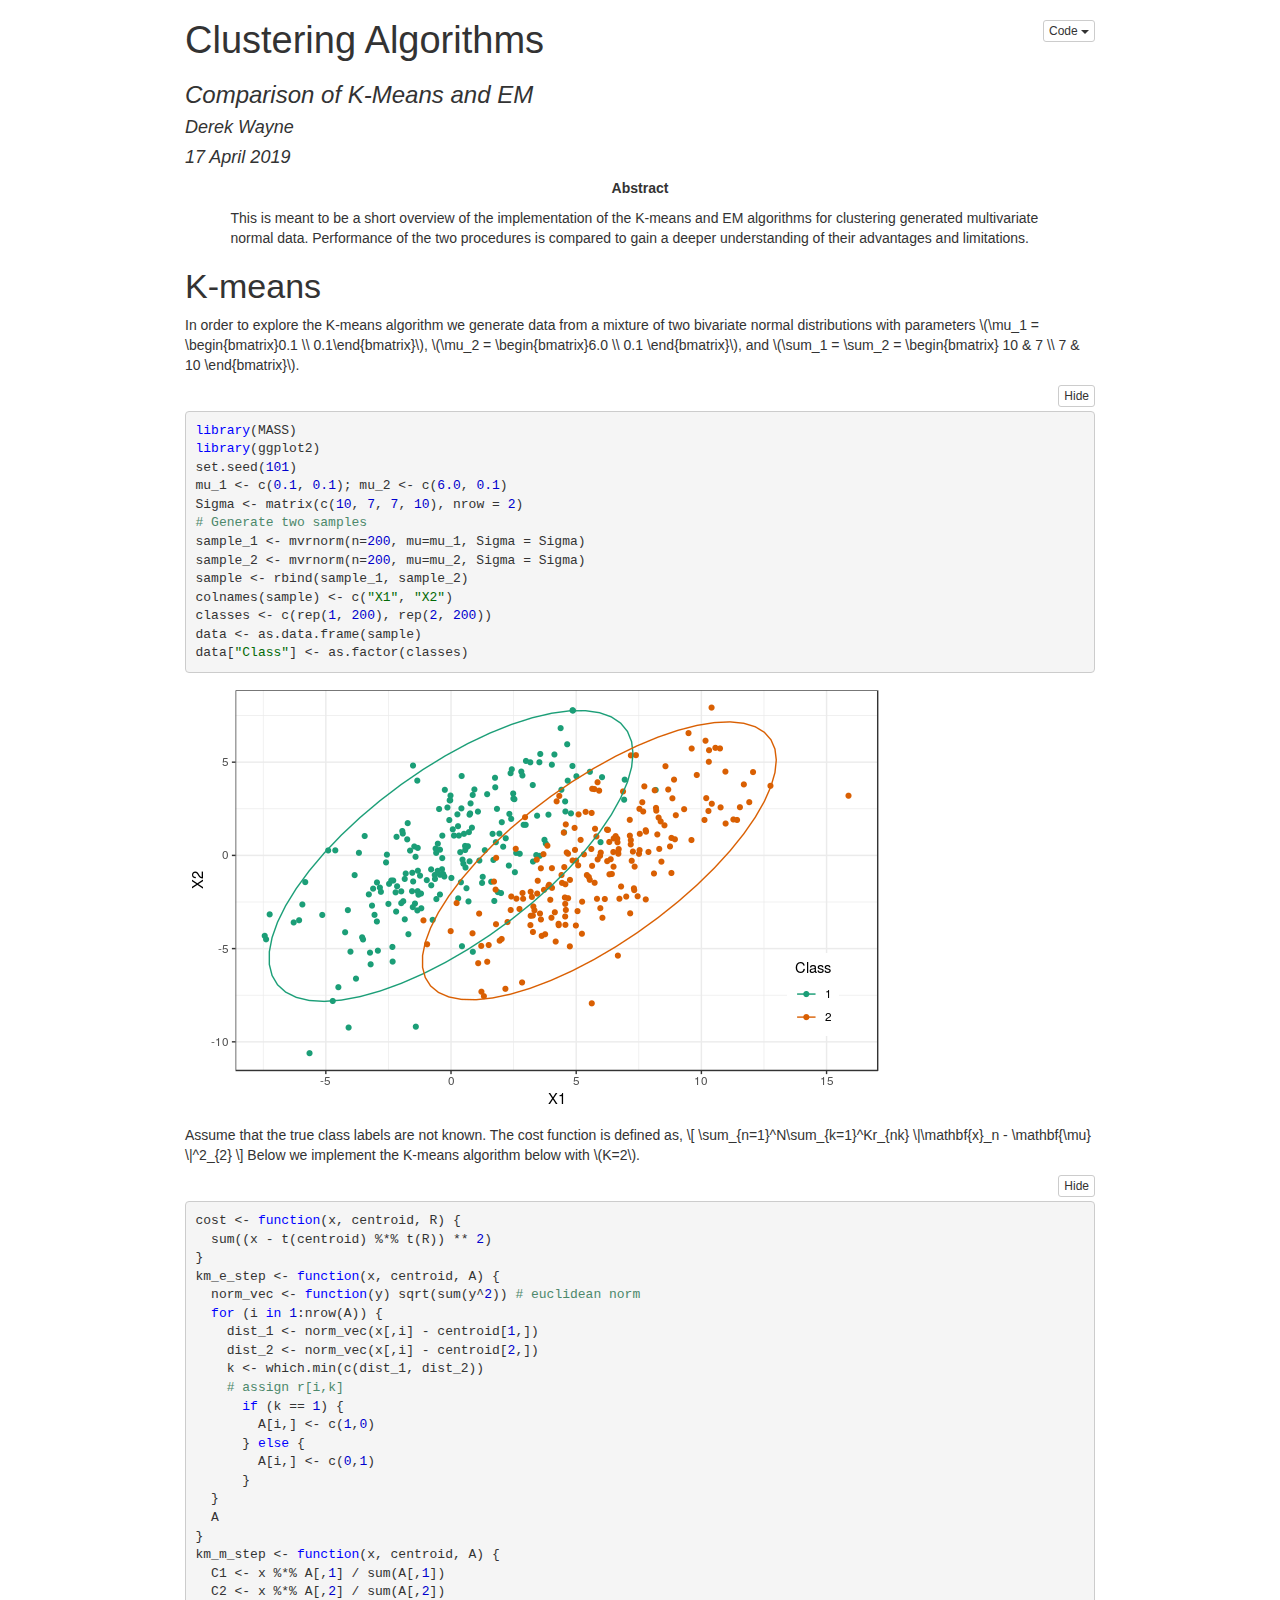
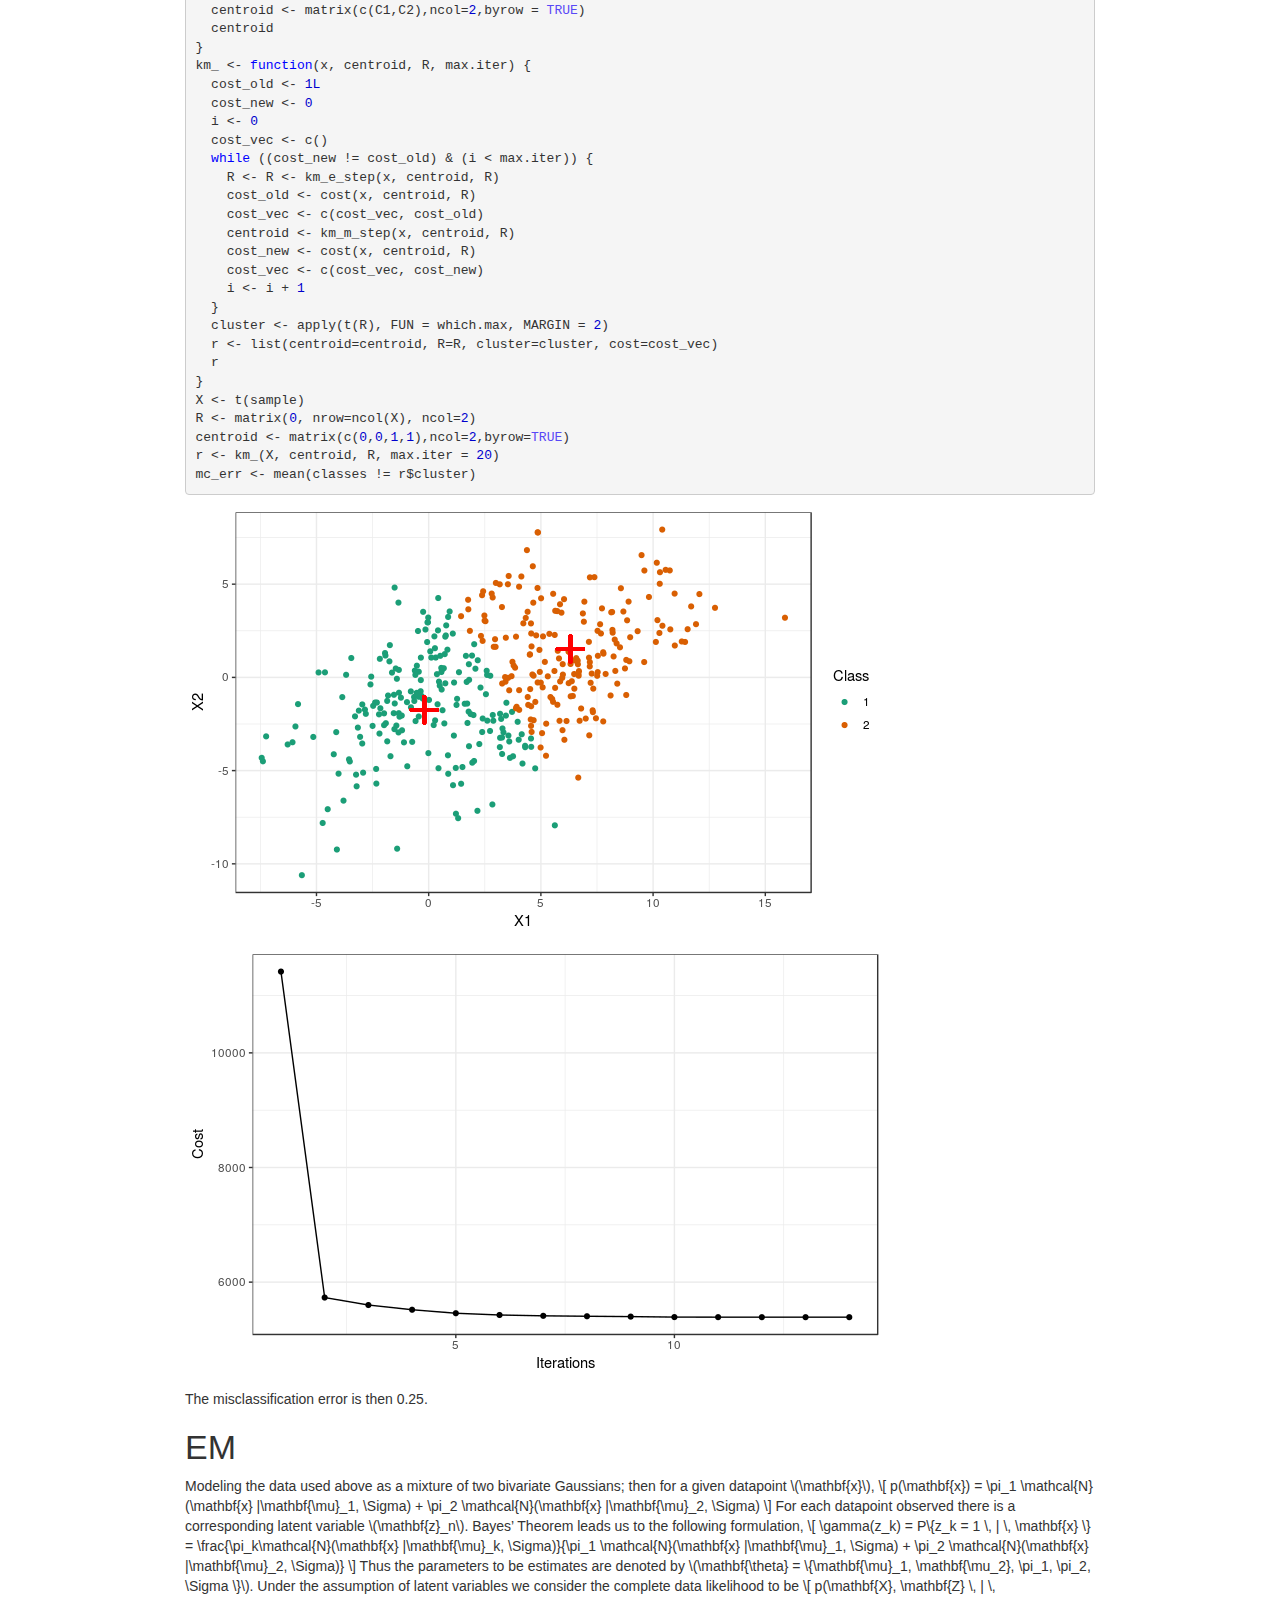
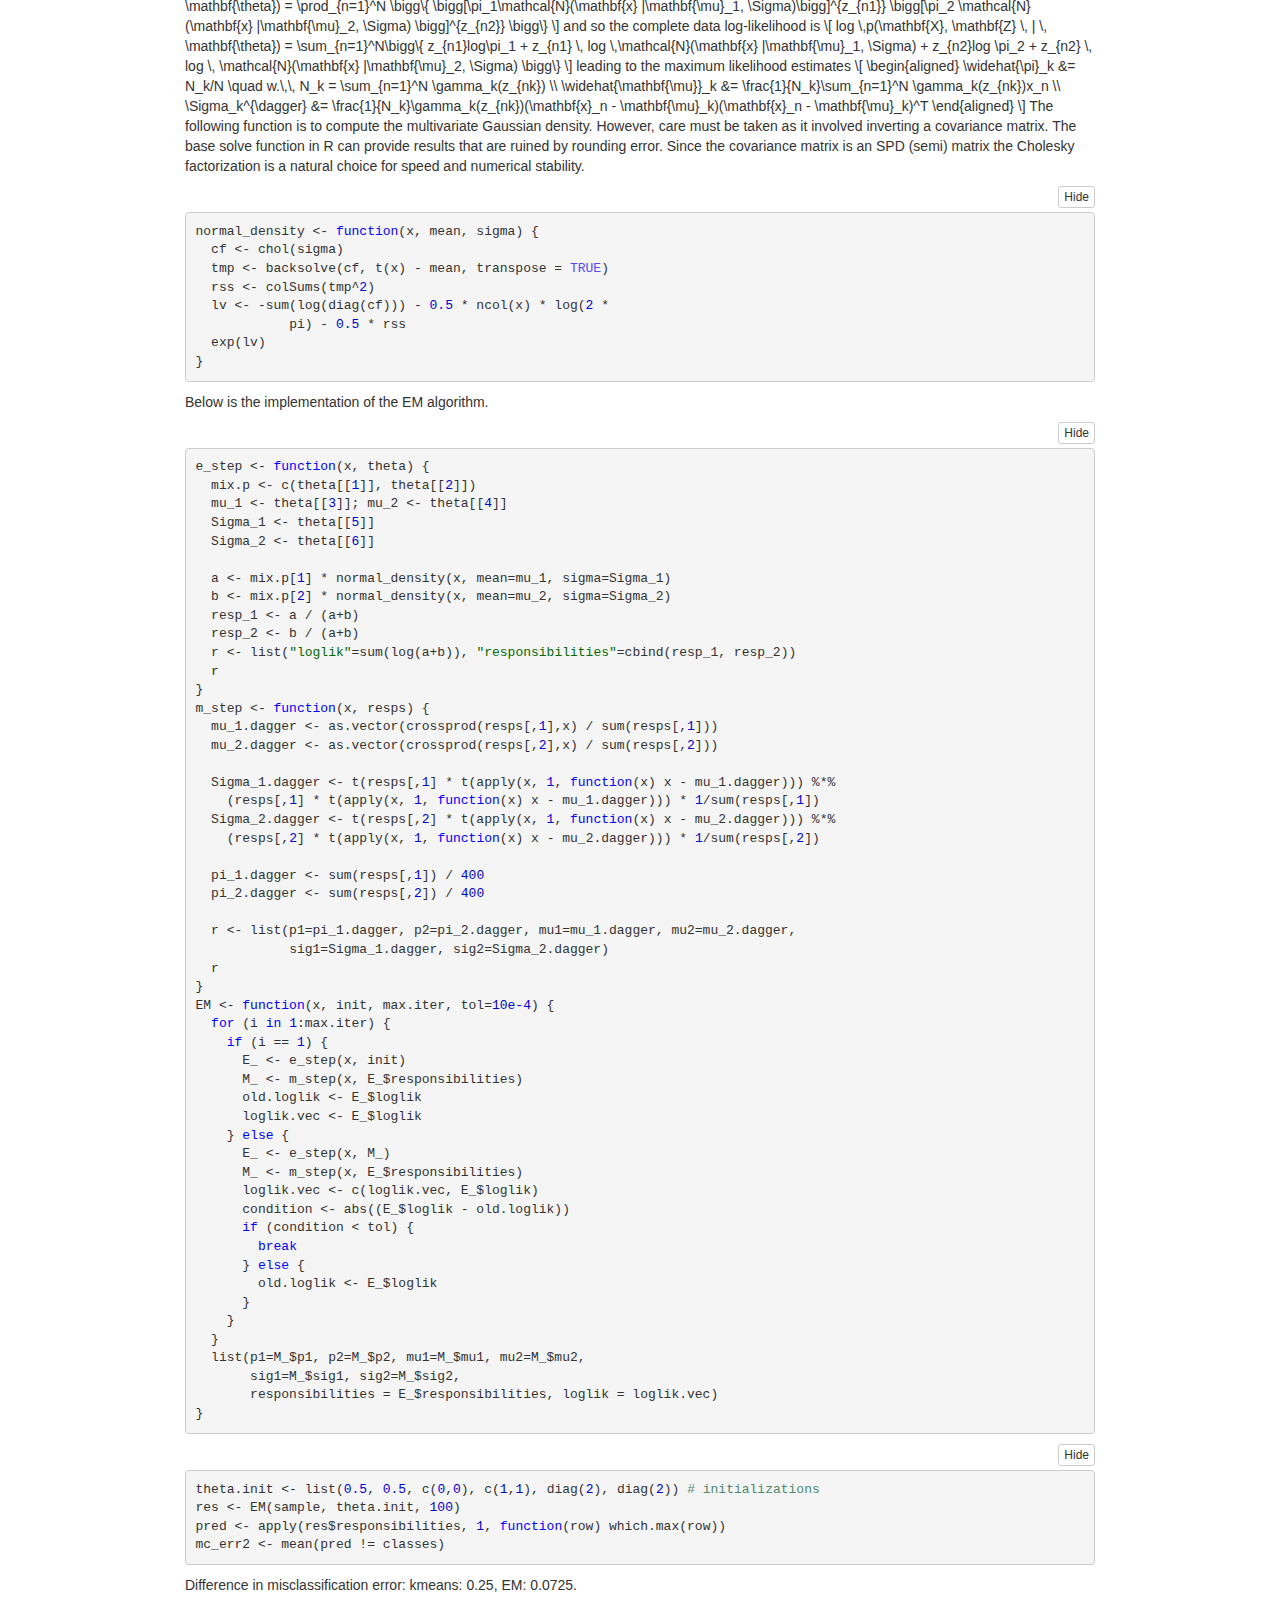
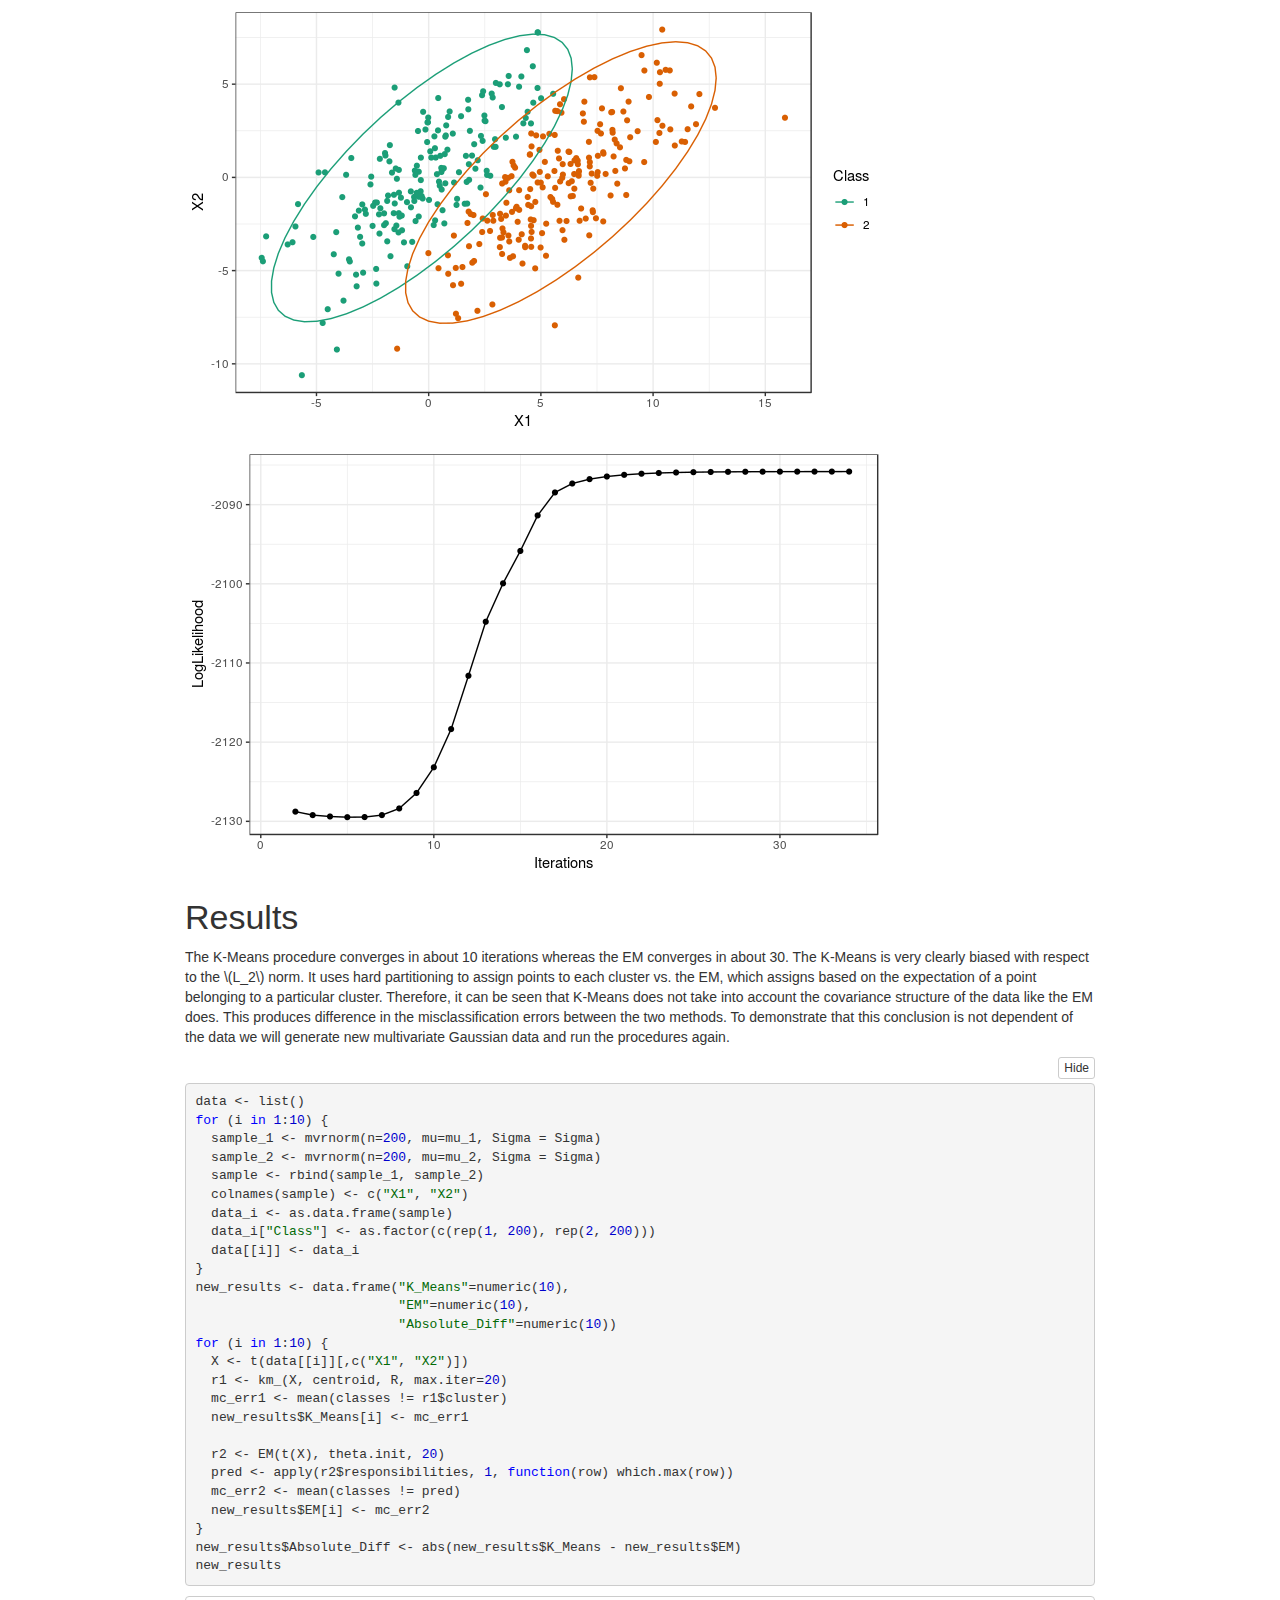
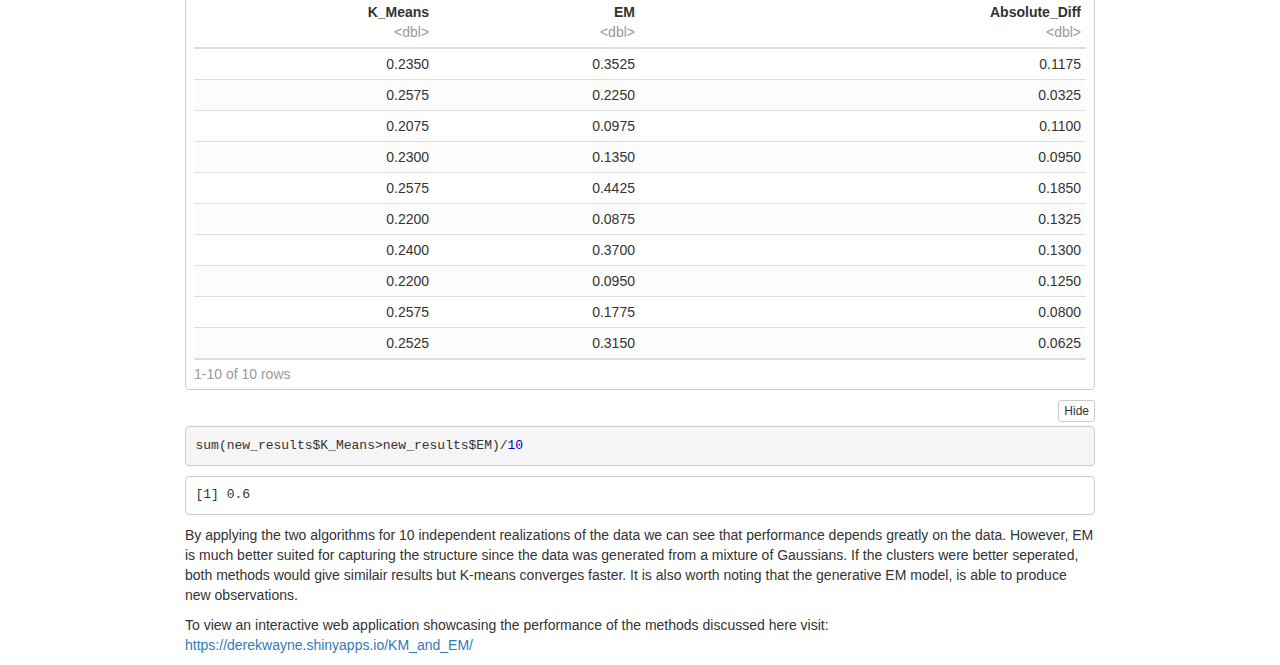
==== clustering.nb.html @ 485bc797 "-fixed convergence plots -fixed normal_density fun -added shiny app" ====
<!DOCTYPE html>

<html xmlns="http://www.w3.org/1999/xhtml">

<head>

<meta charset="utf-8" />
<meta http-equiv="Content-Type" content="text/html; charset=utf-8" />
<meta name="generator" content="pandoc" />


<meta name="author" content="Derek Wayne" />

<meta name="date" content="2019-04-17" />

<title>Clustering Algorithms</title>

<script src="[data-uri]"></script>
<meta name="viewport" content="width=device-width, initial-scale=1" />
<link href="data:text/css;charset=utf-8,html%7Bfont%2Dfamily%3Asans%2Dserif%3B%2Dwebkit%2Dtext%2Dsize%2Dadjust%3A100%25%3B%2Dms%2Dtext%2Dsize%2Dadjust%3A100%25%7Dbody%7Bmargin%3A0%7Darticle%2Caside%2Cdetails%2Cfigcaption%2Cfigure%2Cfooter%2Cheader%2Chgroup%2Cmain%2Cmenu%2Cnav%2Csection%2Csummary%7Bdisplay%3Ablock%7Daudio%2Ccanvas%2Cprogress%2Cvideo%7Bdisplay%3Ainline%2Dblock%3Bvertical%2Dalign%3Abaseline%7Daudio%3Anot%28%5Bcontrols%5D%29%7Bdisplay%3Anone%3Bheight%3A0%7D%5Bhidden%5D%2Ctemplate%7Bdisplay%3Anone%7Da%7Bbackground%2Dcolor%3Atransparent%7Da%3Aactive%2Ca%3Ahover%7Boutline%3A0%7Dabbr%5Btitle%5D%7Bborder%2Dbottom%3A1px%20dotted%7Db%2Cstrong%7Bfont%2Dweight%3A700%7Ddfn%7Bfont%2Dstyle%3Aitalic%7Dh1%7Bmargin%3A%2E67em%200%3Bfont%2Dsize%3A2em%7Dmark%7Bcolor%3A%23000%3Bbackground%3A%23ff0%7Dsmall%7Bfont%2Dsize%3A80%25%7Dsub%2Csup%7Bposition%3Arelative%3Bfont%2Dsize%3A75%25%3Bline%2Dheight%3A0%3Bvertical%2Dalign%3Abaseline%7Dsup%7Btop%3A%2D%2E5em%7Dsub%7Bbottom%3A%2D%2E25em%7Dimg%7Bborder%3A0%7Dsvg%3Anot%28%3Aroot%29%7Boverflow%3Ahidden%7Dfigure%7Bmargin%3A1em%2040px%7Dhr%7Bheight%3A0%3B%2Dwebkit%2Dbox%2Dsizing%3Acontent%2Dbox%3B%2Dmoz%2Dbox%2Dsizing%3Acontent%2Dbox%3Bbox%2Dsizing%3Acontent%2Dbox%7Dpre%7Boverflow%3Aauto%7Dcode%2Ckbd%2Cpre%2Csamp%7Bfont%2Dfamily%3Amonospace%2Cmonospace%3Bfont%2Dsize%3A1em%7Dbutton%2Cinput%2Coptgroup%2Cselect%2Ctextarea%7Bmargin%3A0%3Bfont%3Ainherit%3Bcolor%3Ainherit%7Dbutton%7Boverflow%3Avisible%7Dbutton%2Cselect%7Btext%2Dtransform%3Anone%7Dbutton%2Chtml%20input%5Btype%3Dbutton%5D%2Cinput%5Btype%3Dreset%5D%2Cinput%5Btype%3Dsubmit%5D%7B%2Dwebkit%2Dappearance%3Abutton%3Bcursor%3Apointer%7Dbutton%5Bdisabled%5D%2Chtml%20input%5Bdisabled%5D%7Bcursor%3Adefault%7Dbutton%3A%3A%2Dmoz%2Dfocus%2Dinner%2Cinput%3A%3A%2Dmoz%2Dfocus%2Dinner%7Bpadding%3A0%3Bborder%3A0%7Dinput%7Bline%2Dheight%3Anormal%7Dinput%5Btype%3Dcheckbox%5D%2Cinput%5Btype%3Dradio%5D%7B%2Dwebkit%2Dbox%2Dsizing%3Aborder%2Dbox%3B%2Dmoz%2Dbox%2Dsizing%3Aborder%2Dbox%3Bbox%2Dsizing%3Aborder%2Dbox%3Bpadding%3A0%7Dinput%5Btype%3Dnumber%5D%3A%3A%2Dwebkit%2Dinner%2Dspin%2Dbutton%2Cinput%5Btype%3Dnumber%5D%3A%3A%2Dwebkit%2Douter%2Dspin%2Dbutton%7Bheight%3Aauto%7Dinput%5Btype%3Dsearch%5D%7B%2Dwebkit%2Dbox%2Dsizing%3Acontent%2Dbox%3B%2Dmoz%2Dbox%2Dsizing%3Acontent%2Dbox%3Bbox%2Dsizing%3Acontent%2Dbox%3B%2Dwebkit%2Dappearance%3Atextfield%7Dinput%5Btype%3Dsearch%5D%3A%3A%2Dwebkit%2Dsearch%2Dcancel%2Dbutton%2Cinput%5Btype%3Dsearch%5D%3A%3A%2Dwebkit%2Dsearch%2Ddecoration%7B%2Dwebkit%2Dappearance%3Anone%7Dfieldset%7Bpadding%3A%2E35em%20%2E625em%20%2E75em%3Bmargin%3A0%202px%3Bborder%3A1px%20solid%20silver%7Dlegend%7Bpadding%3A0%3Bborder%3A0%7Dtextarea%7Boverflow%3Aauto%7Doptgroup%7Bfont%2Dweight%3A700%7Dtable%7Bborder%2Dspacing%3A0%3Bborder%2Dcollapse%3Acollapse%7Dtd%2Cth%7Bpadding%3A0%7D%40media%20print%7B%2A%2C%3Aafter%2C%3Abefore%7Bcolor%3A%23000%21important%3Btext%2Dshadow%3Anone%21important%3Bbackground%3A0%200%21important%3B%2Dwebkit%2Dbox%2Dshadow%3Anone%21important%3Bbox%2Dshadow%3Anone%21important%7Da%2Ca%3Avisited%7Btext%2Ddecoration%3Aunderline%7Da%5Bhref%5D%3Aafter%7Bcontent%3A%22%20%28%22%20attr%28href%29%20%22%29%22%7Dabbr%5Btitle%5D%3Aafter%7Bcontent%3A%22%20%28%22%20attr%28title%29%20%22%29%22%7Da%5Bhref%5E%3D%22javascript%3A%22%5D%3Aafter%2Ca%5Bhref%5E%3D%22%23%22%5D%3Aafter%7Bcontent%3A%22%22%7Dblockquote%2Cpre%7Bborder%3A1px%20solid%20%23999%3Bpage%2Dbreak%2Dinside%3Aavoid%7Dthead%7Bdisplay%3Atable%2Dheader%2Dgroup%7Dimg%2Ctr%7Bpage%2Dbreak%2Dinside%3Aavoid%7Dimg%7Bmax%2Dwidth%3A100%25%21important%7Dh2%2Ch3%2Cp%7Borphans%3A3%3Bwidows%3A3%7Dh2%2Ch3%7Bpage%2Dbreak%2Dafter%3Aavoid%7D%2Enavbar%7Bdisplay%3Anone%7D%2Ebtn%3E%2Ecaret%2C%2Edropup%3E%2Ebtn%3E%2Ecaret%7Bborder%2Dtop%2Dcolor%3A%23000%21important%7D%2Elabel%7Bborder%3A1px%20solid%20%23000%7D%2Etable%7Bborder%2Dcollapse%3Acollapse%21important%7D%2Etable%20td%2C%2Etable%20th%7Bbackground%2Dcolor%3A%23fff%21important%7D%2Etable%2Dbordered%20td%2C%2Etable%2Dbordered%20th%7Bborder%3A1px%20solid%20%23ddd%21important%7D%7D%40font%2Dface%7Bfont%2Dfamily%3A%27Glyphicons%20Halflings%27%3Bsrc%3Aurl%28data%3Aapplication%2Fvnd%2Ems%2Dfontobject%3Bbase64%2Cn04AAEFNAAACAAIABAAAAAAABQAAAAAAAAABAJABAAAEAExQAAAAAAAAAAIAAAAAAAAAAAEAAAAAAAAAJxJ%[base64]%2FSEdmjKHUbyow8ATBE40IvWA3vTu8LiABDQ%2BpexwUMcm1SMnNryctQSiI1K5ZnbOlXKmnVV5YvRe6RnNMFNCOs1KNVpn6yZhCJkRtVRNzEufeIq7HgSrcx4S8h%2Fv4vnrrKc6oCNxmSk2uKlZQHBii6iKFoH0746ThvkO1kJHlxjrkxs%2BLWORaDQBEtiYJIR5IB9Bi1UyL4Rmr0BNigNkMzlKQmnofBHviqVzUxwdMb3NdCn69hy%2BpRYVKGVS%2F1tnsqv4LL7wCCPZZAZPT4aCShHjHJVNuXbmMrY5LeQaGnvAkXlVrJgKRAUdFjrWEah9XebPeQMj7KS7DIBAFt8ycgC5PLGUOHSE3ErGZCiViNLL5ZARfywnCoZaKQCu6NuFX42AEeKtKUGnr%2FCm2Cy8tpFhBPMW5Fxi4Qm4TkDWh4IWFDClhU2hRWosUWqcKLlgyXB%2BlSHaWaHiWlBAR8SeSgSPCQxdVQgzUixWKSTrIQEbU94viDctkvX%2BVSjJuUmV8L4CXShI11esnp0pjWNZIyxKHS4wVQ2ime1P4RnhvGw0aDN1OLAXGERsB7buFpFGGBAre4QEQR0HOIO5oYH305G%2BKspT%2FFupEGGafCCwxSe6ZUa%2B073rXHnNdVXE6eWvibUS27XtRzkH838mYLMBmYysZTM0EM3A1fbpCBYFccN1B%2FEnCYu%2FTgCGmr7bMh8GfYL%2BBfcLvB0gRagC09w9elfldaIy%2FhNCBLRgBgtCC7jAF63wLSMAfbfAlEggYU0bUA7ACCJmTDpEmJtI78w4%2FBO7dN7JR7J7ZvbYaUbaILSQsRBiF3HGk5fEg6p9unwLvn98r%2BvnsV%2B372uf1xBLq4qU%2F45fTuqaAP%2BpssmCCCTF0mhEow8ZXZOS8D7Q85JsxZ%2BAzok7B7O%2Ff6J8AzYBySZQB%2FQHYUSA%2BEeQhEWiS6AIQzgcsDiER4MjgMBAWDV4AgQ3g1eBgIdweCQmCjJEMkJ%2BPKRWyFHHmg1Wi%2F6xzUgA0LREoKJChwnQa9B%2B5RQZRB3IlBlkAnxyQNaANwHMowzlYSMCBgnbpzvqpl0iTJNCQidDI9ZrSYNIRBhHtUa5YHMHxyGEik9hDE0AKj72AbTCaxtHPUaKZdAZSnQTyjGqGLsmBStCejApUhg4uBMU6mATujEl%2BKdDPbI6Ag4vLr%2BhjY6lbjBeoLKnZl0UZgRX8gTySOeynZVz1wOq7e1hFGYIq%2BMhrGxDLak0PrwYzSXtcuyhXEhwOYofiW%2BEcI%2Fjw8P6IY6ed%2BetAbuqKp5QIapT77LnAe505lMuqL79a0ut4rWexzFttsOsLDy7zvtQzcq3U1qabe7tB0wHWVXji%2BzDbo8x8HyIRUbXnwUcklFv51fvTymiV%2BMXLSmGH9d9%2BaXpD5X6lao41anWGig7IwIdnoBY2ht%2FpO9mClLo4NdXHAsefqWUKlXJkbqPOFhMoR4aiA1BXqhRNbB2Xwi%2B7u%2FjpAoOpKJ0UX24EsrzMfHXViakCNcKjBxuQX8BO0ZqjJ3xXzf%2B61t2VXOSgJ8xu65QKgtN6FibPmPYsXbJRHHqbgATcSZxBqGiDiU4NNNsYBsKD0MIP%2FOfKnlk%2FLkaid%[base64]%2FgFtuW0wR4cgd%2BZKesSV7QkNE2kw6AV4hoIuC02LGmTomyf8PiO6CZzOTLTPQ%2BHW06H%2Btx%2BbQ8LmDYg1pTFrp2oJXgkZTyeRJZM0C8aE2LpFrNVDuhARsN543%2FFV6klQ6Tv1OoZGXLv0igKrl%2FCmJxRmX7JJbJ998VSIPQRyDBICzl4JJlYHbdql30NvYcOuZ7a10uWRrgoieOdgIm4rlq6vNOQBuqESLbXG5lzdJGHw2m0sDYmODXbYGTfSTGRKpssTO95fothJCjUGQgEL4yKoGAF%2F0SrpUDNn8CBgBcSDQByAeNkCXp4S4Ro2Xh4OeaGRgR66PVOsU8bc6TR5%[base64]%2F1SgRCJ1dk4UdBT7OoyuNgLs0oCd8RnrEIb6QdMxT2QjD4zMrJkfgx5aDMcA4orsTtKCqWb%2FVeyceqa5OGSmB28YwH4rFbkQaLoUN8OQQYnD3w2eXpI4ScQfbCUZiJ4yMOIKLyyTc7BQ4uXUw6Ee6%2FxM%2B4Y67ngNBknxIPwuppgIhFcwJyr6EIj%2BLzNj%2FmfR2vhhRlx0BILZoAYruF0caWQ7YxO66UmeguDREAFHYuC7HJviRgVO6ruJH59h%2FC%2FPkgSle8xNzZJULLWq9JMDTE2fjGE146a1Us6PZDGYle6ldWRqn%2FpdpgHKNGrGIdkRK%2BKPETT9nKT6kLyDI8xd9A1FgWmXWRAIHwZ37WyZHOVyCadJEmMVz0MadMjDrPho%2BEIochkVC2xgGiwwsQ6DMv2P7UXqT4x7CdcYGId2BJQQa85EQKmCmwcRejQ9Bm4oATENFPkxPXILHpMPUyWTI5rjNOsIlmEeMbcOCEqInpXACYQ9DDxmFo9vcmsDblcMtg4tqBerNngkIKaFJmrQAPnq1dEzsMXcwjcHdfdCibcAxxA%2Bq%2Fj9m3LM%2FO7WJka4tSidVCjsvo2lQ%2F2ewyoYyXwAYyr2PlRoR5MpgVmSUIrM3PQxXPbgjBOaDQFIyFMJvx3Pc5RSYj12ySVF9fwFPQu2e2KWVoL9q3Ayv3IzpGHUdvdPdrNUdicjsTQ2ISy7QU3DrEytIjvbzJnAkmANXjAFERA0MUoPF3%2F5KFmW14bBNOhwircYgMqoDpUMcDtCmBE82QM2YtdjVLB4kBuKho%2FbcwQdeboqfQartuU3CsCf%2BcXkgYAqp%2F0Ee3RorAZt0AvvOCSI4JICIlGlsV0bsSid%2FNIEALAAzb6HAgyWHBps6xAOwkJIGcB82CxRQq4sJf3FzA70A%2BTRqcqjEMETCoez3mkPcpnoALs0ugJY8kQwrC%[base64]%2FWDHA60cYFaI%2FPjpzquUqdaYGcIq%2BmLez3WLFFCtNBN2QJcrlcoELgiPku5R5dSlJFaCEqEZle1AQzAKC%2B1SotMcBNyQUFuRHRF6OlimSBgjZeTBCwLyc6A%2BP%2FoFRchXTz5ADknYJHxzrJ5pGuIKRQISU6WyKTBBjD8WozmVYWIsto1AS5rxzKlvJu4E%2FvwOiKxRtCWsDM%2BeTHUrmwrCK5BIfMzGkD%2B0Fk5LzBs0jMYXktNDblB06LMNJ09U8pzSLmo14MS0OMjcdrZ31pyQqxJJpRImlSvfYAK8inkYU52QY2FPEVsjoWewpwhRp5yAuNpkqhdb7ku9Seefl2D0B8SMTFD90xi4CSOwwZy9IKkpMtI3FmFUg3%2FkFutpQGNc3pCR7gvC4sgwbupDu3DyEN%2BW6YGLNM21jpB49irxy9BSlHrVDlnihGKHwPrbVFtc%2Bh1rVQKZduxIyojccZIIcOCmhEnC7UkY68WXKQgLi2JCDQkQWJRQuk60hZp0D3rtCTINSeY9Ej2kIKYfGxwOs4j9qMM7fYZiipzgcf7TamnehqdhsiMiCawXnz4xAbyCkLAx5EGbo3Ax1u3dUIKnTxIaxwQTHehPl3V491H0%2BbC5zgpGz7Io%2BmjdhKlPJ01EeMpM7UsRJMi1nGjmJg35i6bQBAAxjO%2FENJubU2mg3ONySEoWklCwdABETcs7ck3jgiuU9pcKKpbgn%2B3YlzV1FzIkB6pmEDOSSyDfPPlQskznctFji0kpgZjW5RZe6x9kYT4KJcXg0bNiCyif%2BpZACCyRMmYsfiKmN9tSO65F0R2OO6ytlEhY5Sj6uRKfFxw0ijJaAx%2Fk3QgnAFSq27%2F2i4GEBA%2BUvTJKK%2F9eISNvG46Em5RZfjTYLdeD8kdXHyrwId%2FDQZUaMCY4gGbke2C8vfjgV%2FY9kkRQOJIn%2FxM9INZSpiBnqX0Q9GlQPpPKAyO5y%2BW5NMPSRdBCUlmuxl40ZfMCnf2Cp044uI9WLFtCi4YVxKjuRCOBWIb4XbIsGdbo4qtMQnNOQz4XDSui7W%2FN6l54qOynCqD3DpWQ%2BmpD7C40D8BZEWGJX3tlAaZBMj1yjvDYKwCJBa201u6nBKE5UE%2B7QSEhCwrXfbRZylAaAkplhBWX50dumrElePyNMRYUrC99UmcSSNgImhFhDI4BXjMtiqkgizUGCrZ8iwFxU6fQ8GEHCFdLewwxYWxgScAYMdMLmcZR6b7rZl95eQVDGVoUKcRMM1ixXQtXNkBETZkVVPg8LoSrdetHzkuM7DjZRHP02tCxA1fmkXKF3VzfN1pc1cv%2F8lbTIkkYpqKM9VOhp65ktYk%2BQ46myFWBapDfyWUCnsnI00QTBQmuFjMZTcd0V2NQ768Fhpby04k2IzNR1wKabuGJqYWwSly6ocMFGTeeI%2BejsWDYgEvr66QgqdcIbFYDNgsm0x9UHY6SCd5%2B7tpsLpKdvhahIDyYmEJQCqMqtCF6UlrE5GXRmbu%[base64]%2FiOmsLtHSWNUWEGk9hScMPShasUA1AcHOtRZlqMeQ0OzYS9vQvYUjOLrzP07BUAFikcJNMi7gIxEw4pL1G54TcmmmoAQ5s7TGWErJZ2Io4yQ0ljRYhL8H5e62oDtLF8aDpnIvZ5R3GWJyAugdiiJW9hQAVTsnCBHhwu7rkBlBX6r3b7ejEY0k5GGeyKv66v%2B6dg7mcJTrWHbtMywbedYqCQ0FPwoytmSWsL8WTtChZCKKzEF7vP6De4x2BJkkniMgSdWhbeBSLtJZR9CTHetK1xb34AYIJ37OegYIoPVbXgJ%2FqDQK%2BbfCtxQRVKQu77WzOoM6SGL7MaZwCGJVk46aImai9fmam%2BWpHG%2B0BtQPWUgZ7RIAlPq6lkECUhZQ2gqWkMYKcYMYaIc4gYCDFHYa2d1nzp3%2BJ1eCBay8IYZ0wQRKGAqvCuZ%2FUgbQPyllosq%2BXtfKIZOzmeJqRazpmmoP%2F76YfkjzV2NlXTDSBYB04SVlNQsFTbGPk1t%2FI4Jktu0XSgifO2ozFOiwd%2F0SssJDn0dn4xqk4GDTTKX73%2FwQyBLdqgJ%2BWx6AQaba3BA9CKEzjtQYIfAsiYamapq80LAamYjinlKXUkxdpIDk0puXUEYzSalfRibAeDAKpNiqQ0FTwoxuGYzRnisyTotdVTclis1LHRQCy%2FqqL8oUaQzWRxilq5Mi0IJGtMY02cGLD69vGjkj3p6pGePKI8bkBv5evq8SjjyU04vJR2cQXQwSJyoinDsUJHCQ50jrFTT7yRdbdYQMB3MYCb6uBzJ9ewhXYPAIZSXfeEQBZZ3GPN3Nbhh%2FwkvAJLXnQMdi5NYYZ5GHE400GS5rXkOZSQsdZgIbzRnF9ueLnsfQ47wHAsirITnTlkCcuWWIUhJSbpM3wWhXNHvt2xUsKKMpdBSbJnBMcihkoDqAd1Zml%2FR4yrzow1Q2A5G%2Bkzo%2FRhRxQS2lCSDRV8LlYLBOOoo1bF4jwJAwKMK1tWLHlu9i0j4Ig8qVm6wE1DxXwAwQwsaBWUg2pOOol2dHxyt6npwJEdLDDVYyRc2D0HbcbLUJQj8gPevQBUBOUHXPrsAPBERICpnYESeu2OHotpXQxRGlCCtLdIsu23MhZVEoJg8Qumj%2FUMMc34IBqTKLDTp76WzL%2FdMjCxK7MjhiGjeYAC%2Fkj%2FjY%2FRde7hpSM1xChrog6yZ7OWTuD56xBJnGFE%2BpT2ElSyCnJcwVzCjkqeNLfMEJqKW0G7OFIp0G%2B9mh50I9o8k1tpCY0xYqFNIALgIfc2me4n1bmJnRZ89oepgLPT0NTMLNZsvSCZAc3TXaNB07vail36%2FdBySis4m9%2FDR8izaLJW6bWCkVgm5T%2Bius3ZXq4xI%2BGnbveLbdRwF2mNtsrE0JjYc1AXknCOrLSu7Te%2Fr4dPYMCl5qtiHNTn%2BTPbh1jCBHH%2BdMJNhwNgs3nT%2BOhQoQ0vYif56BMG6WowAcHR3DjQolxLzyVekHj00PBAaW7IIAF1EF%2BuRIWyXjQMAs2chdpaKPNaB%2BkSezYt0%2BCA04sOg5vx8Fr7Ofa9sUv87h7SLAUFSzbetCCZ9pmyLt6l6%2FTzoA1%2FZBG9bIUVHLAbi%2FkdBFgYGyGwRQGBpkqCEg2ah9UD6EedEcEL3j4y0BQQCiExEnocA3SZboh%2Bepgd3YsOkHskZwPuQ5OoyA0fTA5AXrHcUOQF%2BzkJHIA7PwCDk1gGVmGUZSSoPhNf%2BTklauz98QofOlCIQ%2FtCD4dosHYPqtPCXB3agggQQIqQJsSkB%2Bqn0rkQ1toJjON%2FOtCIB9RYv3PqRA4C4U68ZMlZn6BdgEvi2ziU%2BTQ6NIw3ej%2BAtDwMGEZk7e2IjxUWKdAxyaw9OCwSmeADTPPleyk6UhGDNXQb%2B%2BW6Uk4q6F7%2Frg6WVTo82IoCxSIsFDrav4EPHphD3u4hR53WKVvYZUwNCCeM4PMBWzK%2BEfIthZOkuAwPo5C5jgoZgn6dUdvx5rIDmd58cXXdKNfw3l%2BwM2UjgrDJeQHhbD7HW2QDoZMCujgIUkk5Fg8VCsdyjOtnGRx8wgKRPZN5dR0zPUyfGZFVihbFRniXZFOZGKPnEQzU3AnD1KfR6weHW2XS6KbPJxUkOTZsAB9vTVp3Le1F8q5l%2BDMcLiIq78jxAImD2pGFw0VHfRatScGlK6SMu8leTmhUSMy8Uhdd6xBiH3Gdman4tjQGLboJfqz6fL2WKHTmrfsKZRYX6BTDjDldKMosaSTLdQS7oDisJNqAUhw1PfTlnacCO8vl8706Km1FROgLDmudzxg%2BEWTiArtHgLsRrAXYWdB0NmToNCJdKm0KWycZQqb%2BMw76Qy29iQ5up%2FX7oyw8QZ75kP5F6iJAJz6KCmqxz8fEa%2FxnsMYcIO%2FvEkGRuMckhr4rIeLrKaXnmIzlNLxbFspOphkcnJdnz%2FChp%2FVlpj2P7jJQmQRwGnltkTV5dbF9fE3%2FfxoSqTROgq9wFUlbuYzYcasE0ouzBo%2BdDCDzxKAfhbAZYxQiHrLzV2iVexnDX%2FQnT1fsT%2Fxuhu1ui5qIytgbGmRoQkeQooO8eJNNZsf0iALur8QxZFH0nCMnjerYQqG1pIfjyVZWxhVRznmmfLG00BcBWJE6hzQWRyFknuJnXuk8A5FRDCulwrWASSNoBtR%2BCtGdkPwYN2o7DOw%2FVGlCZPusRBFXODQdUM5zeHDIVuAJBLqbO%2Ff9Qua%2BpDqEPk230Sob9lEZ8BHiCorjVghuI0lI4JDgHGRDD%2FprQ84B1pVGkIpVUAHCG%2Biz3Bn3qm2AVrYcYWhock4jso5%2BJ7HfHVj4WMIQdGctq3psBCVVzupQOEioBGA2Bk%2BUILT7%2BVoX5mdxxA5fS42gISQVi%2FHTzrgMxu0fY6hE1ocUwwbsbWcezrY2n6S8%2F6cxXkOH4prpmPuFoikTzY7T85C4T2XYlbxLglSv2uLCgFv8Quk%2FwdesUdWPeHYIH0R729JIisN9Apdd4eB10aqwXrPt%2BSu9mA8k8n1sjMwnfsfF2j3jMUzXepSHmZ%2FBfqXvzgUNQQWOXO8YEuFBh4QTYCkOAPxywpYu1VxiDyJmKVcmJPGWk%2Fgc3Pov02StyYDahwmzw3E1gYC9wkupyWfDqDSUMpCTH5e5N8B%2F%2FlHiMuIkTNw4USHrJU67bjXGqNav6PBuQSoqTxc8avHoGmvqNtXzIaoyMIQIiiUHIM64cXieouplhNYln7qgc4wBVAYR104kO%2BCvKqsg4yIUlFNThVUAKZxZt1XA34h3TCUUiXVkZ0w8Hh2R0Z5L0b4LZvPd%2Fp1gi%2F07h8qfwHrByuSxglc9cI4QIg2oqvC%2Fqm0i7tjPLTgDhoWTAKDO2ONW5oe%2B%2FeKB9vZB8K6C25yCZ9RFVMnb6NRdRjyVK57CHHSkJBfnM2%2Fj4ODUwRkqrtBBCrDsDpt8jhZdXoy%2F1BCqw3sSGhgGGy0a5Jw6BP%2FTExoCmNFYjZl248A0osgPyGEmRA%2BfAsqPVaNAfytu0vuQJ7rk3J4kTDTR2AlCHJ5cls26opZM4w3jMULh2YXKpcqGBtuleAlOZnaZGbD6DHzMd6i2oFeJ8z9XYmalg1Szd%2FocZDc1C7Y6vcALJz2lYnTXiWEr2wawtoR4g3jvWUU2Ngjd1cewtFzEvM1NiHZPeLlIXFbBPawxNgMwwAlyNSuGF3zizVeOoC9bag1qRAQKQE%2FEZBWC2J8mnXAN2aTBboZ7HewnObE8CwROudZHmUM5oZ%2FUgd%2FJZQK8lvAm43uDRAbyW8gZ%2BZGq0EVerVGUKUSm%2FIdn8AQHdR4m7bue88WBwft9mSCeMOt1ncBwziOmJYI2ZR7ewNMPiCugmSsE4EyQ%2BQATJG6qORMGd4snEzc6B4shPIo4G1T7PgSm8PY5eUkPdF8JZ0VBtadbHXoJgnEhZQaODPj2gpODKJY5Yp4DOsLBFxWbvXN755KWylJm%2BoOd4zEL9Hpubuy2gyyfxh8oEfFutnYWdfB8PdESLWYvSqbElP9qo3u6KTmkhoacDauMNNjj0oy40DFV7Ql0aZj77xfGl7TJNHnIwgqOkenruYYNo6h724%2BzUQ7%2BvkCpZB%2BpGA562hYQiDxHVWOq0oDQl%2FQsoiY%2BcuI7iWq%2FZIBtHcXJ7kks%2Bh2fCNUPA82BzjnqktNts%2BRLdk1VSu%2BtqEn7QZCCsvEqk6FkfiOYkrsw092J8jsfIuEKypNjLxrKA9kiA19mxBD2suxQKCzwXGws7kEJvlhUiV9tArLIdZW0IORcxEzdzKmjtFhsjKy%2F44XYXdI5noQoRcvjZ1RMPACRqYg2V1%2BOwOepcOknRLLFdYgTkT5UApt%2FJhLM3jeFYprZV%2BZow2g8fP%2BU68hkKFWJj2yBbKqsrp25xkZX1DAjUw52IMYWaOhab8Kp05VrdNftqwRrymWF4OQSjbdfzmRZirK8FMJELEgER2PHjEAN9pGfLhCUiTJFbd5LBkOBMaxLr%2FA1SY9dXFz4RjzoU9ExfJCmx%2FI9FKEGT3n2cmzl2X42L3Jh%2BAbQq6sA%2BSs1kitoa4TAYgKHaoybHUDJ51oETdeI%2F9ThSmjWGkyLi5QAGWhL0BG1UsTyRGRJOldKBrYJeB8ljLJHfATWTEQBXBDnQexOHTB%2BUn44zExFE4vLytcu5NwpWrUxO%2F0ZICUGM7hGABXym0V6ZvDST0E370St9MIWQOTWngeoQHUTdCJUP04spMBMS8LSker9cReVQkULFDIZDFPrhTzBl6sed9wcZQTbL%2BBDqMyaN3RJPh%2Fanbx%2BIv%2BqgQdAa3M9Z5JmvYlh4qop%2BHo1F1W5gbOE9YKLgAnWytXElU4G8GtW47lhgFE6gaSs%2Bgs37sFvi0PPVvA5dnCBgILTwoKd%2F%2BDoL9F6inlM7H4rOTzD79KJgKlZO%2FZgt22UsKhrAaXU5ZcLrAglTVKJEmNJvORGN1vqrcfSMizfpsgbIe9zno%2BgBoKVXgIL%2FVI8dB1O5o%2FR3Suez%2FgD7M781ShjKpIIORM%2FnxG%2BjjhhgPwsn2IoXsPGPqYHXA63zJ07M2GPEykQwJBYLK808qYxuIew4frk52nhCsnCYmXiR6CuapvE1IwRB4%2FQftDbEn%2BAucIr1oxrLabRj9q4ae0%2BfXkHnteAJwXRbVkR0mctVSwEbqhJiMSZUp9DNbEDMmjX22m3ABpkrPQQTP3S1sib5pD2VRKRd%2BeNAjLYyT0hGrdjWJZy24OYXRoWQAIhGBZRxuBFMjjZQhpgrWo8SiFYbojcHO8V5DyscJpLTHyx9Fimassyo5U6WNtquUMYgccaHY5amgR3PQzq3ToNM5ABnoB9kuxsebqmYZm0R9qxJbFXCQ1UPyFIbxoUraTJFDpCk0Wk9GaYJKz%2F6oHwEP0Q14lMtlddQsOAU9zlYdMVHiT7RQP3XCmWYDcHCGbVRHGnHuwzScA0BaSBOGkz3lM8CArjrBsyEoV6Ys4qgDK3ykQQPZ3hCRGNXQTNNXbEb6tDiTDLKOyMzRhCFT%2BmAUmiYbV3YQVqFVp9dorv%2BTsLeCykS2b5yyu8AV7IS9cxcL8z4Kfwp%2BxJyYLv1OsxQCZwTB4a8BZ%2F5EdxTBJthApqyfd9u3ifr%2FWILTqq5VqgwMT9SOxbSGWLQJUUWCVi4k9tho9nEsbUh7U6NUsLmkYFXOhZ0kmamaJLRNJzSj%2Fqn4Mso6zb6iLLBXoaZ6AqeWCjHQm2lztnejYYM2eubnpBdKVLORZhudH3JF1waBJKA9%2BW8EhMj3Kzf0L4vi4k6RoHh3Z5YgmSZmk6ns4fjScjAoL8GoOECgqgYEBYUGFVO4FUv4%2FYtowhEmTs0vrvlD%2FCrisnoBNDAcUi%2FteY7OctFlmARQzjOItrrlKuPO6E2Ox93L4O%2F4DcgV%2FdZ7qR3VBwVQxP1GCieA4RIpweYJ5FoYrHxqRBdJjnqbsikA2Ictbb8vE1GYIo9dacK0REgDX4smy6GAkxlH1yCGGsk%2BtgiDhNKuKu3yNrMdxafmKTF632F8Vx4BNK57GvlFisrkjN9WDAtjsWA0ENT2e2nETUb%2Fn7qwhvGnrHuf5bX6Vh%2Fn3xffU3PeHdR%2BFA92i6ufT3AlyAREoNDh6chiMWTvjKjHDeRhOa9YkOQRq1vQXEMppAQVwHCuIcV2g5rBn6GmZZpTR7vnSD6ZmhdSl176gqKTXu5E%2BYbfL0adwNtHP7dT7t7b46DVZIkzaRJOM%2BS6KcrzYVg%2BT3wSRFRQashjfU18NutrKa%2F7PXbtuJvpIjbgPeqd%2BpjmRw6YKpnANFSQcpzTZgpSNJ6J7uiagAbir%2F8tNXJ%2FOsOnRh6iuIexxrmkIneAgz8QoLmiaJ8sLQrELVK2yn3wOHp57BAZJhDZjTBzyoRAuuZ4eoxHruY1pSb7qq79cIeAdOwin4GdgMeIMHeG%2BFZWYaiUQQyC5b50zKjYw97dFjAeY2I4Bnl105Iku1y0lMA1ZHolLx19uZnRdILcXKlZGQx%2FGdEqSsMRU1BIrFqRcV1qQOOHyxOLXEGcbRtAEsuAC2V4K3p5mFJ22IDWaEkk9ttf5Izb2LkD1MnrSwztXmmD%2FQi%2FEmVEFBfiKGmftsPwVaIoZanlKndMZsIBOskFYpDOq3QUs9aSbAAtL5Dbokus2G4%2FasthNMK5UQKCOhU97oaOYNGsTah%2BjfCKsZnTRn5TbhFX8ghg8CBYt%2FBjeYYYUrtUZ5jVij%2Fop7V5SsbA4mYTOwZ46hqdpbB6Qvq3AS2HHNkC15pTDIcDNGsMPXaBidXYPHc6PJAkRh29Vx8KcgX46LoUQBhRM%2B3SW6Opll%2FwgxxsPgKJKzr5QCmwkUxNbeg6Wj34SUnEzOemSuvS2OetRCO8Tyy%2BQbSKVJcqkia%2BGvDefFwMOmgnD7h81TUtMn%2BmRpyJJ349HhAnoWFTejhpYTL9G8N2nVg1qkXBeoS9Nw2fB27t7trm7d%2FQK7Cr4uoCeOQ7%2F8JfKT77KiDzLImESHw%2F0wf73QeHu74hxv7uihi4fTX%2BXEwAyQG3264dwv17aJ5N335Vt9sdrAXhPOAv8JFvzqyYXwfx8WYJaef1gMl98JRFyl5Mv5Uo%2FoVH5ww5OzLFsiTPDns7fS6EURSSWd%2F92BxMYQ8sBaH%2Bj%2BwthQPdVgDGpTfi%2BJQIWMD8xKqULliRH01rTeyF8x8q%2FGBEEEBrAJMPf25UQwi0b8tmqRXY7kIvNkzrkvRWLnxoGYEJsz8u4oOyMp8cHyaybb1HdMCaLApUE%2B%2F7xLIZGP6H9xuSEXp1zLIdjk5nBaMuV%2FyTDRRP8Y2ww5RO6d2D94o%2B6ucWIqUAvgHIHXhZsmDhjVLczmZ3ca0Cb3PpKwt2UtHVQ0BgFJsqqTsnzZPlKahRUkEu4qmkJt%2Bkqdae76ViWe3STan69yaF9%2BfESD2lcQshLHWVu4ovItXxO69bqC5p1nZLvI8NdQB9s9UNaJGlQ5mG947ipdDA0eTIw%2FA1zEdjWquIsQXXGIVEH0thC5M%2BW9pZe7IhAVnPJkYCCXN5a32HjN6nsvokEqRS44tGIs7s2LVTvcrHAF%2BRVmI8L4HUYk4x%2B67AxSMJKqCg8zrGOgvK9kNMdDrNiUtSWuHFpC8%2Fp5qIQrEo%2FH%2B1l%2F0cAwQ2nKmpWxKcMIuHY44Y6DlkpO48tRuUGBWT0FyHwSKO72Ud%2BtJUfdaZ4CWNijzZtlRa8%2BCkmO%2FEwHYfPZFU%2FhzjFWH7vnzHRMo%2BaF9u8qHSAiEkA2HjoNQPEwHsDKOt6hOoK3Ce%2F%2B%2F9boMWDa44I6FrQhdgS7OnNaSzwxWKZMcyHi6LN4WC6sSj0qm2PSOGBTvDs%2FGWJS6SwEN%2FULwpb4LQo9fYjUfSXRwZkynUazlSpvX9e%2BG2zor8l%2BYaMxSEomDdLHGcD6YVQPegTaA74H8%2BV4WvJkFUrjMLGLlvSZQWvi8%2FQA7yzQ8GPno%2F%2F5SJHRP%2FOqKObPCo81s%2F%2B6WgLqykYpGAgQZhVDEBPXWgU%2FWzFZjKUhSFInufPRiMAUULC6T11yL45ZrRoB4DzOyJShKXaAJIBS9wzLYIoCEcJKQW8GVCx4fihqJ6mshBUXSw3wWVj3grrHQlGNGhIDNNzsxQ3M%2BGWn6ASobIWC%2BLbYOC6UpahVO13Zs2zOzZC8z7FmA05JhUGyBsF4tsG0drcggIFzgg%2Fkpf3%2BCnAXKiMgIE8Jk%2FMhpkc8DUJEUzDSnWlQFme3d0sHZDrg7LavtsEX3cHwjCYA17pMTfx8Ajw9hHscN67hyo%2BRJQ4458RmPywXykkVcW688oVUrQhahpPRvTWPnuI0B%2BSkQu7dCyvLRyFYlC1LG1gRCIvn3rwQeINzZQC2KXq31FaR9UmVV2QeGVqBHjmE%2BVMd3b1fhCynD0pQNhCG6%2FWCDbKPyE7NRQzL3BzQAJ0g09aUzcQA6mUp9iZFK6Sbp%2FYbHjo%2B%2B7%2FWj8S4YNa%2BZdqAw1hDrKWFXv9%2BzaXpf8ZTDSbiqsxnwN%2FCzK5tPkOr4tRh2kY3Bn9JtalbIOI4b3F7F1vPQMfoDcdxMS8CW9m%2FNCW%2FHILTUVWQIPiD0j1A6bo8vsv6P1hCESl2abrSJWDrq5sSzUpwoxaCU9FtJyYH4QFMxDBpkkBR6kn0LMPO%2B5EJ7Z6bCiRoPedRZ%2FP0SSdii7ZnPAtVwwHUidcdyspwncz5uq6vvm4IEDbJVLUFCn%2FLvIHfooUBTkFO130FC7CmmcrKdgDJcid9mvVzsDSibOoXtIf9k6ABle3PmIxejodc4aob0QKS432srrCMndbfD454q52V01G4q913mC5HOsTzWF4h2No1av1VbcUgWAqyoZl%2B11PoFYnNv2HwAODeNRkHj%2B8SF1fcvVBu6MrehHAZK1Gm69ICcTKizykHgGFx7QdowTVAsYEF2tVc0Z6wLryz2FI1sc5By2znJAAmINndoJiB4sfPdPrTC8RnkW7KRCwxC6YvXg5ahMlQuMpoCSXjOlBy0Kij%2BbsCYPbGp8BdCBiLmLSAkEQRaieWo1SYvZIKJGj9Ur%2FeWHjiB7SOVdqMAVmpBvfRiebsFjger7DC%2B8kRFGtNrTrnnGD2GAJb8rQCWkUPYHhwXsjNBSkE6lGWUj5QNhK0DMNM2l%2BkXRZ0KLZaGsFSIdQz%2FHXDxf3%2FTE30%2BDgBKWGWdxElyLccJfEpjsnszECNoDGZpdwdRgCixeg9L4EPhH%2BRptvRMVRaahu4cySjS3P5wxAUCPkmn%2BrhyASpmiTaiDeggaIxYBmtLZDDhiWIJaBgzfCsAGUF1Q1SFZYyXDt9skCaxJsxK2Ms65dmdp5WAZyxik%2FzbrTQk5KmgxCg%2Ff45L0jywebOWUYFJQAJia7XzCV0x89rpp%2Ff3AVWhSPyTanqmik2SkD8A3Ml4NhIGLAjBXtPShwKYfi2eXtrDuKLk4QlSyTw1ftXgwqA2jUuopDl%2B5tfUWZNwBpEPXghzbBggYCw%2Fdhy0ntds2yeHCDKkF%2FYxQjNIL%2FF%2F37jLPHCKBO9ibwYCmuxImIo0ijV2Wbg3kSN2psoe8IsABv3RNFaF9uMyCtCYtqcD%2BqNOhwMlfARQUdJ2tUX%2BMNJqOwIciWalZsmEjt07tfa8ma4cji9sqz%2BQ9hWfmMoKEbIHPOQORbhQRHIsrTYlnVTNvcq1imqmmPDdVDkJgRcTgB8Sb6epCQVmFZe%2BjGDiNJQLWnfx%2BdrTKYjm0G8yH0ZAGMWzEJhUEQ4Maimgf%2Fbkvo8PLVBsZl152y5S8%2BHRDfZIMCbYZ1WDp4yrdchOJw8k6R%2B%2F2pHmydK4NIK2PHdFPHtoLmHxRDwLFb7eB%2BM4zNZcB9NrAgjVyzLM7xyYSY13ykWfIEEd2n5%2FiYp3ZdrCf7fL%2Ben%2BsIJu2W7E30MrAgZBD1rAAbZHPgeAMtKCg3NpSpYQUDWJu9bT3V7tOKv%2BNRiJc8JAKqqgCA%2FPNRBR7ChpiEulyQApMK1AyqcWnpSOmYh6yLiWkGJ2mklCSPIqN7UypWj3dGi5MvsHQ87MrB4VFgypJaFriaHivwcHIpmyi5LhNqtem4q0n8awM19Qk8BOS0EsqGscuuydYsIGsbT5GHnERUiMpKJl4ON7qjB4fEqlGN%2FhCky89232UQCiaeWpDYCJINXjT6xl4Gc7DxRCtgV0i1ma4RgWLsNtnEBRQFqZggCLiuyEydmFd7WlogpkCw5G1x4ft2psm3KAREwVwr1Gzl6RT7FDAqpVal34ewVm3VH4qn5mjGj%2BbYL1NgfLNeXDwtmYSpwzbruDKpTjOdgiIHDVQSb5%2FzBgSMbHLkxWWgghIh9QTFSDILixVwg0Eg1puooBiHAt7DzwJ7m8i8%2Fi%2BjHvKf0QDnnHVkVTIqMvIQImOrzCJwhSR7qYB5gSwL6aWL9hERHCZc4G2%2BJrpgHNB8eCCmcIWIQ6rSdyPCyftXkDlErUkHafHRlkOIjxGbAktz75bnh50dU7YHk%2BMz7wwstg6RFZb%2BTZuSOx1qqP5C66c0mptQmzIC2dlpte7vZrauAMm%2F7RfBYkGtXWGiaWTtwvAQiq2oD4YixPLXE2khB2FRaNRDTk%2B9sZ6K74Ia9VntCpN4BhJGJMT4Z5c5FhSepRCRWmBXqx%2BwhVZC4me4saDs2iNqXMuCl6iAZflH8fscC1sTsy4PHeC%2BXYuqMBMUun5YezKbRKmEPwuK%2BCLzijPEQgfhahQswBBLfg%[base64]%2BRCMlDDbElcjaROLDoualmUIQ88Kekk3iM4OQrADcxi3rJguS4MOIBIgKgXrjd1WkbCdqxJk%2F4efRIFsavZA7KvvJQqp3Iid5Z0NFc5aiMRzGN3vrpBzaMy4JYde3wr96PjN90AYOIbyp6T4zj8LoE66OGcX1Ef4Z3KoWLAUF4BTg7ug%2FAbkG5UNQXAMkQezujSHeir2uTThgd3gpyzDrbnEdDRH2W7U6PeRvBX1ZFMP5RM%2BZu6UUZZD8hDPHldVWntTCNk7To8IeOW9yn2wx0gmurwqC60AOde4r3ETi5pVMSDK8wxhoGAoEX9NLWHIR33VbrbMveii2jAJlrxwytTHbWNu8Y4N8vCCyZjAX%2FpcsfwXbLze2%2BD%2Bu33OGBoJyAAL3jn3RuEcdp5If8O%2Ba4NKWvxOTyDltG0IWoHhwVGe7dKkCWFT%2B%2Btm%2BhaBCikRUUMrMhYKZJKYoVuv%2FbsJzO8DwfVIInQq3g3BYypiz8baogH3r3GwqCwFtZnz4xMjAVOYnyOi5HWbFA8n0qz1OjSpHWFzpQOpvkNETZBGpxN8ybhtqV%2FDMUxd9uFZmBfKXMCn%2FSqkWJyKPnT6lq%2B4zBZni6fYRByJn6OK%2BOgPBGRAJluwGSk4wxjOOzyce%2FPKODwRlsgrVkdcsEiYrqYdXo0Er2GXi2GQZd0tNJT6c9pK1EEJG1zgDJBoTVuCXGAU8BKTvCO%2FcEQ1Wjk3Zzuy90JX4m3O5IlxVFhYkSUwuQB2up7jhvkm%2BbddRQu5F9s0XftGEJ9JSuSk%2BZachCbdU45fEqbugzTIUokwoAKvpUQF%2FCvLbWW5BNQFqFkJg2f30E%2F48StNe5QwBg8zz3YAJ82FZoXBxXSv4QDooDo79NixyglO9AembuBcx5Re3CwOKTHebOPhkmFC7wNaWtoBhFuV4AkEuJ0J%2B1pT0tLkvFVZaNzfhs%2FKd3%2BA9YsImlO4XK4vpCo%2FelHQi%2F9gkFg07xxnuXLt21unCIpDV%2BbbRxb7FC6nWYTsMFF8%2B1LUg4JFjVt3vqbuhHmDKbgQ4e%2BRGizRiO8ky05LQGMdL2IKLSNar0kNG7lHJMaXr5mLdG3nykgj6vB%2FKVijd1ARWkFEf3yiUw1v%2FWaQivVUpIDdSNrrKbjO5NPnxz6qTTGgYg03HgPhDrCFyYZTi3XQw3HXCva39mpLNFtz8AiEhxAJHpWX13gCTAwgm9YTvMeiqetdNQv6IU0hH0G%2BZManTqDLPjyrOse7WiiwOJCG%[base64]%2F6gQKuihPtiUtlCQVPohUgzfezTg8o1b3n9pNZeco1QucaoXe40Fa5JYhqdTspFmxGtW9h5ezLFZs3j%2FN46f%2BS2rjYNC2JySXrnSAFhvAkz9a5L3pza8eYKHNoPrvBRESpxYPJdKVUxBE39nJ1chrAFpy4MMkf0qKgYALctGg1DQI1kIymyeS2AJNT4X240d3IFQb%2F0jQbaHJ2YRK8A%2Bls6WMhWmpCXYG5jqapGs5%2FeOJErxi2%2F2KWVHiPellTgh%2FfNl%2F2KYPKb7DUcAg%2BmCOPQFCiU9Mq%2FWLcU1xxC8aLePFZZlE%2BPCLzf7ey46INWRw2kcXySR9FDgByXzfxiNKwDFbUSMMhALPFSedyjEVM5442GZ4hTrsAEvZxIieSHGSgkwFh%2FnFNdrrFD4tBH4Il7fW6ur4J8Xaz7RW9jgtuPEXQsYk7gcMs2neu3zJwTyUerHKSh1iTBkj2YJh1SSOZL5pLuQbFFAvyO4k1Hxg2h99MTC6cTUkbONQIAnEfGsGkNFWRbuRyyaEZInM5pij73EA9rPIUfU4XoqQpHT9THZkW%2BoKFLvpyvTBMM69tN1Ydwv1LIEhHsC%2BueVG%2Bw%2BkyCPsvV3erRikcscHjZCkccx6VrBkBRusTDDd8847GA7p2Ucy0y0HdSRN6YIBciYa4vuXcAZbQAuSEmzw%2BH%2FAuOx%2BaH%2BtBL88H57D0MsqyiZxhOEQkF%2F8DR1d2hSPMj%2FsNOa5rxcUnBgH8ictv2J%2Bcb4BA4v3MCShdZ2vtK30vAwkobnEWh7rsSyhmos3WC93Gn9C4nnAd%2FPjMMtQfyDNZsOPd6XcAsnBE%2FmRHtHEyJMzJfZFLE9OvQa0i9kUmToJ0ZxknTgdl%2FXPV8xoh0K7wNHHsnBdvFH3sv52lU7UFteseLG%2FVanIvcwycVA7%2BBE1Ulyb20BvwUWZcMTKhaCcmY3ROpvonVMV4N7yBXTL7IDtHzQ4CCcqF66LjF3xUqgErKzolLyCG6Kb7irP%2FMVTCCwGRxfrPGpMMGvPLgJ881PHMNMIO09T5ig7AzZTX%2F5PLlwnJLDAPfuHynSGhV4tPqR3gJ4kg4c06c%2FF1AcjGytKm2Yb5jwMotF7vro4YDLWlnMIpmPg36NgAZsGA0W1spfLSue4xxat0Gdwd0lqDBOgIaMANykwwDKejt5YaNtJYIkrSgu0KjIg0pznY0SCd1qlC6R19g97UrWDoYJGlrvCE05J%2F5wkjpkre727p5PTRX5FGrSBIfJqhJE%2FIS876PaHFkx9pGTH3oaY3jJRvLX9Iy3Edoar7cFvJqyUlOhAEiOSAyYgVEGkzHdug%2BoRHIEOXAExMiTSKU9A6nmRC8mp8iYhwWdP2U%[base64]%2FBQQp1sWlNolpIu4ekxUTBV7NmxOFKEBmmN%2BnA7pvF78%2FRII5ZHA09OAiE%2F66MF6HQ%2BqVEJCHxwymukkNvzqHEh52dULPbVasfQMgTDyBZzx4007YiKdBuUauQOt27Gmy8ISclPmEUCIcuLbkb1mzQSqIa3iE0PJh7UMYQbkpe%2BhXjTJKdldyt2mVPwywoODGJtBV1lJTgMsuSQBlDMwhEKIfrvsxGQjHPCEfNfMAY2oxvyKcKPUbQySkKG6tj9AQyEW3Q5rpaDJ5Sns9ScLKeizPRbvWYAw4bXkrZdmB7CQopCH8NAmqbuciZChHN8lVGaDbCnmddnqO1PQ4ieMYfcSiBE5zzMz%2BJV%2F4eyzrzTEShvqSGzgWimkNxLvUj86iAwcZuIkqdB0VaIB7wncLRmzHkiUQpPBIXbDDLHBlq7vp9xwuC9AiNkIptAYlG7Biyuk8ILdynuUM1cHWJgeB%2BK3wBP%2FineogxkvBNNQ4AkW0hvpBOQGFfeptF2YTR75MexYDUy7Q%2F9uocGsx41O4IZhViw%2F2FvAEuGO5g2kyXBUijAggWM08bRhXg5ijgMwDJy40QeY%2FcQpUDZiIzmvskQpO5G1zyGZA8WByjIQU4jRoFJt56behxtHUUE%2Fom7Rj2psYXGmq3llVOCgGYKNMo4pzwntITtapDqjvQtqpjaJwjHmDzSVGLxMt12gEXAdLi%2FcaHSM3FPRGRf7dB7YC%2BcD2ho6oL2zGDCkjlf%2FDFoQVl8GS%2F56wur3rdV6ggtzZW60MRB3g%2BU1W8o8cvqIpMkctiGVMzXUFI7FacFLrgtdz4mTEr4aRAaQ2AFQaNeG7GX0yOJgMRYFziXdJf24kg%2FgBQIZMG%2FYcPEllRTVNoDYR6oSJ8wQNLuihfw81UpiKPm714bZX1KYjcXJdfclCUOOpvTxr9AAJevTY4HK%2FG7F3mUc3GOAKqh60zM0v34v%2BELyhJZqhkaMA8UMMOU90f8RKEJFj7EqepBVwsRiLbwMo1J2zrE2UYJnsgIAscDmjPjnzI8a719Wxp757wqmSJBjXowhc46QN4RwKIxqEE6E5218OeK7RfcpGjWG1jD7qND%2B%2FGTk6M56Ig4yMsU6LUW1EWE%2BfIYycVV1thldSlbP6ltdC01y3KUfkobkt2q01YYMmxpKRvh1Z48uNKzP%2FIoRIZ%2FF6buOymSnW8gICitpJjKWBscSb9JJKaWkvEkqinAJ2kowKoqkqZftRqfRQlLtKoqvTRDi2vg%2FRrPD%2Fd3a09J8JhGZlEkOM6znTsoMCsuvTmywxTCDhw5dd0GJOHCMPbsj3QLkTE3MInsZsimDQ3HkvthT7U9VA4s6G07sID0FW4SHJmRGwCl%2BMu4xf0ezqeXD2PtPDnwMPo86sbwDV%2B9PWcgFcARUVYm3hrFQrHcgMElFGbSM2A1zUYA3baWfheJp2AINmTJLuoyYD%2FOwA4a6V0ChBN97E8YtDBerUECv0u0TlxR5yhJCXvJxgyM73Bb6pyq0jTFJDZ4p1Am1SA6sh8nADd1hAcGBMfq4d%2FUfwnmBqe0Jun1n1LzrgKuZMAnxA3NtCN7Klf4BH%2B14B7ibBmgt0TGUafVzI4uKlpF7v8NmgNjg90D6QE3tbx8AjSAC%2BOA1YJvclyPKgT27QpIEgVYpbPYGBsnyCNrGz9XUsCHkW1QAHgL2STZk12QGqmvAB0NFteERkvBIH7INDsNW9KKaAYyDMdBEMzJiWaJHZALqDxQDWRntumSDPcplyFiI1oDpT8wbwe01AHhW6%2BvAUUBoGhY3CT2tgwehdPqU%2F4Q7ZLYvhRl%2FogOvR9O2%2BwkkPKW5vCTjD2fHRYXONCoIl4Jh1bZY0ZE1O94mMGn%2FdFSWBWzQ%2FVYk%2BGezi46RgiDv3EshoTmMSlioUK6MQEN8qeyK6FRninyX8ZPeUWjjbMJChn0n%2FyJvrq5bh5UcCAcBYSafTFg7p0jDgrXo2QWLb3WpSOET%2FHh4oSadBTvyDo10IufLzxiMLAnbZ1vcUmj3w7BQuIXjEZXifwukVxrGa9j%2BDXfpi12m1RbzYLg9J2wFergEwOxFyD0%2FJstNK06ZN2XdZSGWxcJODpQHOq4iKqjqkJUmPu1VczL5xTGUfCgLEYyNBCCbMBFT%2FcUP6pE%2FmujnHsSDeWxMbhrNilS5MyYR0nJyzanWXBeVcEQrRIhQeJA6Xt4f2eQESNeLwmC10WJVHqwx8SSyrtAAjpGjidcj1E2FYN0LObUcFQhafUKTiGmHWRHGsFCB%2BHEXgrzJEB5bp0QiF8ZHh11nFX8AboTD0PS4O1LqF8XBks2MpjsQnwKHF6HgaKCVLJtcr0XjqFMRGfKv8tmmykhLRzu%2BvqQ02%2BKpJBjaLt9ye1Ab%2BBbEBhy4EVdIJDrL2naV0o4wU8YZ2Lq04FG1mWCKC%2BUwkXOoAjneU%2FxHplMQo2cXUlrVNqJYczgYlaOEczVCs%2FOCgkyvLmTmdaBJc1iBLuKwmr6qtRnhowngsDxhzKFAi02tf8bmET8BO27ovJKF1plJwm3b0JpMh38%2BxsrXXg7U74QUM8ZCIMOpXujHntKdaRtsgyEZl5MClMVMMMZkZLNxH9%2Bb8fH6%2Bb8Lev30A9TuEVj9CqAdmwAAHBPbfOBFEATAPZ2CS0OH1Pj%2F0Q7PFUcC8hDrxESWdfgFRm%2B7vvWbkEppHB4T%2F1ApWnlTIqQwjcPl0VgS1yHSmD0OdsCVST8CQVwuiew1Y%2Bg3QGFjNMzwRB2DSsAk26cmA8lp2wIU4p93AUBiUHFGOxOajAqD7Gm6NezNDjYzwLOaSXRBYcWipTSONHjUDXCY4mMI8XoVCR%2FRrs%2FJLKXgEx%2BqkmeDlFOD1%2FyTQNDClRuiUyKYCllfMiQiyFkmuTz2vLsBNyRW%2Bxz%2B5FElFxWB28VjYIGZ0Yd%2B5wIjkcoMaggxswbT0pCmckRAErbRlIlcOGdBo4djTNO8FAgQ%2BlT6vPS60BwTRSUAM3ddkEAZiwtEyArrkiDRnS7LJ%2B2hwbzd2YDQagSgACpsovmjil5wfPuXq3GuH0CyE7FK3M4FgRaFoIkaodORrPx1%2BJpI9psyNYIFuJogZa0%2F1AhOWdlHQxdAgbwacsHqPZo8u%2FngAH2GmaTdhYnBfSDbBfh8CHq6Bx5bttP2%2BRdM%2BMAaYaZ0Y%2FADkbNCZuAyAVQa2OcXOeICmDn9Q%2FeFkDeFQg5MgHEDXq%2FtVjj%2Bjtd26nhaaolWxs1ixSUgOBwrDhRIGOLyOVk2%2FBc0UxvseQCO2pQ2i%2BKrfhu%2FWeBovNb5dJxQtJRUDv2mCwYVpNl2efQM9xQHnK0JwLYt%2FU0Wf%2BphiA4uw8G91slC832pmOTCAoZXohg1fewCZqLBhkOUBofBWpMPsqg7XEXgPfAlDo2U5WXjtFdS87PIqClCK5nW6adCeXPkUiTGx0emOIDQqw1yFYGHEVx20xKjJVYe0O8iLmnQr3FA9nSIQilUKtJ4ZAdcTm7%2BExseJauyqo30hs%2B1qSW211A1SFAOUgDlCGq7eTIcMAeyZkV1SQJ4j%2Fe1Smbq4HcjqgFbLAGLyKxlMDMgZavK5NAYH19Olz3la%2FQCTiVelFnU6O%2FGCvykqS%2FwZJDhKN9gBtSOp%2F1SP5VRgJcoVj%2Bkmf2wBgv4gjrgARBWiURYx8xENV3bEVUAAWWD3dYDKAIWk5opaCFCMR5ZjJExiCAw7gYiSZ2rkyTce4eNMY3lfGn%2B8p6%2BvBckGlKEXnA6Eota69OxDO9oOsJoy28BXOR0UoXNRaJD5ceKdlWMJlOFzDdZNpc05tkMGQtqeNF2lttZqNco1VtwXgRstLSQ6tSPChgqtGV5h2DcDReIQadaNRR6AsAYKL5gSFsCJMgfsaZ7DpKh8mg8Wz8V7H%2BgDnLuMxaWEIUPevIbClgap4dqmVWSrPgVYCzAoZHIa5z2Ocx1D%2FGvDOEqMOKLrMefWIbSWHZ6jbgA8qVBhYNHpx0P%2BjAgN5TB3haSifDcApp6yymEi6Ij%2FGsEpDYUgcHATJUYDUAmC1SCkJ4cuZXSAP2DEpQsGUjQmKJfJOvlC2x%2FpChkOyLW7KEoMYc5FDC4v2FGqSoRWiLsbPCiyg1U5yiHZVm1XLkHMMZL11%2Fyxyw0UnGig3MFdZklN5FI%2FqiT65T%2BjOXOdO7XbgWurOAZR6Cv9uu1cm5LjkXX4xi6mWn5r5NjBS0gTliHhMZI2WNqSiSphEtiCAwnafS11JhseDGHYQ5%2BbqWiAYiAv6Jsf79%2FVUs4cIl%2Bn6%2BWOjcgB%2F2l5TreoAV2717JzZbQIR0W1cl%[base64]%2FPhoawJDrGAP0JYWHgAVUByo%2FbGdiv2T2EMg8gsS14%2FrAdzlOYazFE7w4OzxeKiWdm3nSOnQRRKXSlVo8HEAbBfyJMKqoq%2BSCcTSx5NDtbFwNlh8VhjGGDu7JG5%2FTAGAvniQSSUog0pNzTim8Owc6QTuSKSTXlQqwV3eiEnklS3LeSXYPXGK2VgeZBqNcHG6tZHvA3vTINhV0ELuQdp3t1y9%2BogD8Kk%2FW7QoRN1UWPqM4%2BxdygkFDPLoTaumKReKiLWoPHOfY54m3qPx4c%2B4pgY3MRKKbljG8w4wvz8pxk3AqKsy4GMAkAtmRjRMsCxbb4Q2Ds0Ia9ci8cMT6DmsJG00XaHCIS%2Bo3F8YVVeikw13w%2BOEDaCYYhC0ZE54kA4jpjruBr5STWeqQG6M74HHL6TZ3lXrd99ZX%2B%2B7LhNatQaZosuxEf5yRA15S9gPeHskBIq3Gcw81AGb9%2FO53DYi%2F5CsQ51EmEh8Rkg4vOciClpy4d04eYsfr6fyQkBmtD%2BP8sNh6e%2BXYHJXT%2FlkXxT4KXU5F2sGxYyzfniMMQkb9OjDN2C8tRRgTyL7GwozH14PrEUZc6oz05Emne3Ts5EG7WolDmU8OB1LDG3VrpQxp%2BpT0KYV5dGtknU64JhabdqcVQbGZiAxQAnvN1u70y1AnmvOSPgLI6uB4AuDGhmAu3ATkJSw7OtS%2F2ToPjqkaq62%2F7WFG8advGlRRqxB9diP07JrXowKR9tpRa%2BjGJ91zxNTT1h8I2PcSfoUPtd7NejVoH03EUcqSBuFZPkMZhegHyo2ZAITovmm3zAIdGFWxoNNORiMRShgwdYwFzkPw5PA4a5MIIQpmq%2Bnsp3YMuXt%2FGkXxLx%2FP6%2BZJS0lFyz4MunC3eWSGE8xlCQrKvhKUPXr0hjpAN9ZK4PfEDrPMfMbGNWcHDzjA7ngMxTPnT7GMHar%2BgMQQ3NwHCv4zH4BIMYvzsdiERi6gebRmerTsVwZJTRsL8dkZgxgRxmpbgRcud%2BYlCIRpPwHShlUSwuipZnx9QCsEWziVazdDeKSYU5CF7UVPAhLer3CgJOQXl%2Fzh575R5rsrmRnKAzq4POFdgbYBuEviM4%2BLVC15ssLNFghbTtHWerS1hDt5s4qkLUha%2FqpZXhWh1C6lTQAqCNQnaDjS7UGFBC6wTu8yFnKJnExCnAs3Ok9yj5KpfZESQ4lTy5pTGTnkAUpxI%2ByjEldJfSo4y0QhG4i4IwkRFGcjWY8%2BEzgYYJUK7BXQksLxAww%2FYYWBMhJILB9e8ePEJ4OP7z%2B4%2FwOQDl64iOYDp26DaONPxpKtBxq%2FaTzRGarm3VkPYTLJKx6Z%2FMw2YbBGseJhPMwhhNswrIkyvV2BYzrvZbxLpKwcWJhYmFtVZ%2BlPEq91FzVp1HlQY1bZVLqeNR9SAUn6n0E28k%2FUuGkNpP1DBI5ch%2FEehZfjUQ9aE41NhETExoPT2gGQz0IhWJbEOvTQ4wgcXCHHFBhewYUiFHuhRSAUVmEHeCRQHQkXGFwkAgyzREJCVN7TRnTon36Zw3tPhx4EALwNdwDv%2BJ41YSP4B2CQqz0EFgARZ4ESgBHQgROwAVn9GTI%2BHYexTUevLUeta4%2FDqKrbMVS%2BYqb8hUwYCrlgKtmAq1YCrFgKrd4qpXiqZcKn1oqdWipjYKpWwVPVYqW6xUpVipKqFR3QKjagVEtAqHpxUMTitsnFaJOKx2cVhswq35RVpyiq9lFVNIKnOQVMkgqtYxVNxiqQjFS7GKlSIVIsQqPIhUWwioigFQ%2B%2BKkN8VHr49HDw9Ebo9EDo9DTo9Crg9BDg9%2FWx7gWx7YWwlobYrOGxWPNisAaAHEyALpkAVDIAeWAArsABVXACYuAD5cAF6wAKFQAQqgAbVAAsoAAlQAUaYAfkwAvogBWQACOgAD9AAHSAAKT4GUdMiOvFngBTwCn2AZ7Dv6B6k%2F90B8%2ByRnkV144AIBoAMTQATGgAjNAA4YABgwABZgB%[base64]%2Fn6j0cS%2Ba2gEU8gIHJ%2BBwfgZX4GL%2BBd%2FgW34FZ%2BBS%2FgUH4FN6BTegTvoEv6BJegRnYEF2A79gOvYDl2BdEjCkqkGtwXp0LNToIskOTXzh%2FF062yJ7AAAAEDAWAAABWhJ%2BKPEIJgBFxMVP7w2QJBGHASQnOBKXKFIdUK4igKA9IEaYJg%29%3Bsrc%3Aurl%28data%3Aapplication%2Fvnd%2Ems%2Dfontobject%3Bbase64%2Cn04AAEFNAAACAAIABAAAAAAABQAAAAAAAAABAJABAAAEAExQAAAAAAAAAAIAAAAAAAAAAAEAAAAAAAAAJxJ%[base64]%2FSEdmjKHUbyow8ATBE40IvWA3vTu8LiABDQ%2BpexwUMcm1SMnNryctQSiI1K5ZnbOlXKmnVV5YvRe6RnNMFNCOs1KNVpn6yZhCJkRtVRNzEufeIq7HgSrcx4S8h%2Fv4vnrrKc6oCNxmSk2uKlZQHBii6iKFoH0746ThvkO1kJHlxjrkxs%2BLWORaDQBEtiYJIR5IB9Bi1UyL4Rmr0BNigNkMzlKQmnofBHviqVzUxwdMb3NdCn69hy%2BpRYVKGVS%2F1tnsqv4LL7wCCPZZAZPT4aCShHjHJVNuXbmMrY5LeQaGnvAkXlVrJgKRAUdFjrWEah9XebPeQMj7KS7DIBAFt8ycgC5PLGUOHSE3ErGZCiViNLL5ZARfywnCoZaKQCu6NuFX42AEeKtKUGnr%2FCm2Cy8tpFhBPMW5Fxi4Qm4TkDWh4IWFDClhU2hRWosUWqcKLlgyXB%2BlSHaWaHiWlBAR8SeSgSPCQxdVQgzUixWKSTrIQEbU94viDctkvX%2BVSjJuUmV8L4CXShI11esnp0pjWNZIyxKHS4wVQ2ime1P4RnhvGw0aDN1OLAXGERsB7buFpFGGBAre4QEQR0HOIO5oYH305G%2BKspT%2FFupEGGafCCwxSe6ZUa%2B073rXHnNdVXE6eWvibUS27XtRzkH838mYLMBmYysZTM0EM3A1fbpCBYFccN1B%2FEnCYu%2FTgCGmr7bMh8GfYL%2BBfcLvB0gRagC09w9elfldaIy%2FhNCBLRgBgtCC7jAF63wLSMAfbfAlEggYU0bUA7ACCJmTDpEmJtI78w4%2FBO7dN7JR7J7ZvbYaUbaILSQsRBiF3HGk5fEg6p9unwLvn98r%2BvnsV%2B372uf1xBLq4qU%2F45fTuqaAP%2BpssmCCCTF0mhEow8ZXZOS8D7Q85JsxZ%2BAzok7B7O%2Ff6J8AzYBySZQB%2FQHYUSA%2BEeQhEWiS6AIQzgcsDiER4MjgMBAWDV4AgQ3g1eBgIdweCQmCjJEMkJ%2BPKRWyFHHmg1Wi%2F6xzUgA0LREoKJChwnQa9B%2B5RQZRB3IlBlkAnxyQNaANwHMowzlYSMCBgnbpzvqpl0iTJNCQidDI9ZrSYNIRBhHtUa5YHMHxyGEik9hDE0AKj72AbTCaxtHPUaKZdAZSnQTyjGqGLsmBStCejApUhg4uBMU6mATujEl%2BKdDPbI6Ag4vLr%2BhjY6lbjBeoLKnZl0UZgRX8gTySOeynZVz1wOq7e1hFGYIq%2BMhrGxDLak0PrwYzSXtcuyhXEhwOYofiW%2BEcI%2Fjw8P6IY6ed%2BetAbuqKp5QIapT77LnAe505lMuqL79a0ut4rWexzFttsOsLDy7zvtQzcq3U1qabe7tB0wHWVXji%2BzDbo8x8HyIRUbXnwUcklFv51fvTymiV%2BMXLSmGH9d9%2BaXpD5X6lao41anWGig7IwIdnoBY2ht%2FpO9mClLo4NdXHAsefqWUKlXJkbqPOFhMoR4aiA1BXqhRNbB2Xwi%2B7u%2FjpAoOpKJ0UX24EsrzMfHXViakCNcKjBxuQX8BO0ZqjJ3xXzf%2B61t2VXOSgJ8xu65QKgtN6FibPmPYsXbJRHHqbgATcSZxBqGiDiU4NNNsYBsKD0MIP%2FOfKnlk%2FLkaid%[base64]%2FgFtuW0wR4cgd%2BZKesSV7QkNE2kw6AV4hoIuC02LGmTomyf8PiO6CZzOTLTPQ%2BHW06H%2Btx%2BbQ8LmDYg1pTFrp2oJXgkZTyeRJZM0C8aE2LpFrNVDuhARsN543%2FFV6klQ6Tv1OoZGXLv0igKrl%2FCmJxRmX7JJbJ998VSIPQRyDBICzl4JJlYHbdql30NvYcOuZ7a10uWRrgoieOdgIm4rlq6vNOQBuqESLbXG5lzdJGHw2m0sDYmODXbYGTfSTGRKpssTO95fothJCjUGQgEL4yKoGAF%2F0SrpUDNn8CBgBcSDQByAeNkCXp4S4Ro2Xh4OeaGRgR66PVOsU8bc6TR5%[base64]%2F1SgRCJ1dk4UdBT7OoyuNgLs0oCd8RnrEIb6QdMxT2QjD4zMrJkfgx5aDMcA4orsTtKCqWb%2FVeyceqa5OGSmB28YwH4rFbkQaLoUN8OQQYnD3w2eXpI4ScQfbCUZiJ4yMOIKLyyTc7BQ4uXUw6Ee6%2FxM%2B4Y67ngNBknxIPwuppgIhFcwJyr6EIj%2BLzNj%2FmfR2vhhRlx0BILZoAYruF0caWQ7YxO66UmeguDREAFHYuC7HJviRgVO6ruJH59h%2FC%2FPkgSle8xNzZJULLWq9JMDTE2fjGE146a1Us6PZDGYle6ldWRqn%2FpdpgHKNGrGIdkRK%2BKPETT9nKT6kLyDI8xd9A1FgWmXWRAIHwZ37WyZHOVyCadJEmMVz0MadMjDrPho%2BEIochkVC2xgGiwwsQ6DMv2P7UXqT4x7CdcYGId2BJQQa85EQKmCmwcRejQ9Bm4oATENFPkxPXILHpMPUyWTI5rjNOsIlmEeMbcOCEqInpXACYQ9DDxmFo9vcmsDblcMtg4tqBerNngkIKaFJmrQAPnq1dEzsMXcwjcHdfdCibcAxxA%2Bq%2Fj9m3LM%2FO7WJka4tSidVCjsvo2lQ%2F2ewyoYyXwAYyr2PlRoR5MpgVmSUIrM3PQxXPbgjBOaDQFIyFMJvx3Pc5RSYj12ySVF9fwFPQu2e2KWVoL9q3Ayv3IzpGHUdvdPdrNUdicjsTQ2ISy7QU3DrEytIjvbzJnAkmANXjAFERA0MUoPF3%2F5KFmW14bBNOhwircYgMqoDpUMcDtCmBE82QM2YtdjVLB4kBuKho%2FbcwQdeboqfQartuU3CsCf%2BcXkgYAqp%2F0Ee3RorAZt0AvvOCSI4JICIlGlsV0bsSid%2FNIEALAAzb6HAgyWHBps6xAOwkJIGcB82CxRQq4sJf3FzA70A%2BTRqcqjEMETCoez3mkPcpnoALs0ugJY8kQwrC%[base64]%2FWDHA60cYFaI%2FPjpzquUqdaYGcIq%2BmLez3WLFFCtNBN2QJcrlcoELgiPku5R5dSlJFaCEqEZle1AQzAKC%2B1SotMcBNyQUFuRHRF6OlimSBgjZeTBCwLyc6A%2BP%2FoFRchXTz5ADknYJHxzrJ5pGuIKRQISU6WyKTBBjD8WozmVYWIsto1AS5rxzKlvJu4E%2FvwOiKxRtCWsDM%2BeTHUrmwrCK5BIfMzGkD%2B0Fk5LzBs0jMYXktNDblB06LMNJ09U8pzSLmo14MS0OMjcdrZ31pyQqxJJpRImlSvfYAK8inkYU52QY2FPEVsjoWewpwhRp5yAuNpkqhdb7ku9Seefl2D0B8SMTFD90xi4CSOwwZy9IKkpMtI3FmFUg3%2FkFutpQGNc3pCR7gvC4sgwbupDu3DyEN%2BW6YGLNM21jpB49irxy9BSlHrVDlnihGKHwPrbVFtc%2Bh1rVQKZduxIyojccZIIcOCmhEnC7UkY68WXKQgLi2JCDQkQWJRQuk60hZp0D3rtCTINSeY9Ej2kIKYfGxwOs4j9qMM7fYZiipzgcf7TamnehqdhsiMiCawXnz4xAbyCkLAx5EGbo3Ax1u3dUIKnTxIaxwQTHehPl3V491H0%2BbC5zgpGz7Io%2BmjdhKlPJ01EeMpM7UsRJMi1nGjmJg35i6bQBAAxjO%2FENJubU2mg3ONySEoWklCwdABETcs7ck3jgiuU9pcKKpbgn%2B3YlzV1FzIkB6pmEDOSSyDfPPlQskznctFji0kpgZjW5RZe6x9kYT4KJcXg0bNiCyif%2BpZACCyRMmYsfiKmN9tSO65F0R2OO6ytlEhY5Sj6uRKfFxw0ijJaAx%2Fk3QgnAFSq27%2F2i4GEBA%2BUvTJKK%2F9eISNvG46Em5RZfjTYLdeD8kdXHyrwId%2FDQZUaMCY4gGbke2C8vfjgV%2FY9kkRQOJIn%2FxM9INZSpiBnqX0Q9GlQPpPKAyO5y%2BW5NMPSRdBCUlmuxl40ZfMCnf2Cp044uI9WLFtCi4YVxKjuRCOBWIb4XbIsGdbo4qtMQnNOQz4XDSui7W%2FN6l54qOynCqD3DpWQ%2BmpD7C40D8BZEWGJX3tlAaZBMj1yjvDYKwCJBa201u6nBKE5UE%2B7QSEhCwrXfbRZylAaAkplhBWX50dumrElePyNMRYUrC99UmcSSNgImhFhDI4BXjMtiqkgizUGCrZ8iwFxU6fQ8GEHCFdLewwxYWxgScAYMdMLmcZR6b7rZl95eQVDGVoUKcRMM1ixXQtXNkBETZkVVPg8LoSrdetHzkuM7DjZRHP02tCxA1fmkXKF3VzfN1pc1cv%2F8lbTIkkYpqKM9VOhp65ktYk%2BQ46myFWBapDfyWUCnsnI00QTBQmuFjMZTcd0V2NQ768Fhpby04k2IzNR1wKabuGJqYWwSly6ocMFGTeeI%2BejsWDYgEvr66QgqdcIbFYDNgsm0x9UHY6SCd5%2B7tpsLpKdvhahIDyYmEJQCqMqtCF6UlrE5GXRmbu%[base64]%2FiOmsLtHSWNUWEGk9hScMPShasUA1AcHOtRZlqMeQ0OzYS9vQvYUjOLrzP07BUAFikcJNMi7gIxEw4pL1G54TcmmmoAQ5s7TGWErJZ2Io4yQ0ljRYhL8H5e62oDtLF8aDpnIvZ5R3GWJyAugdiiJW9hQAVTsnCBHhwu7rkBlBX6r3b7ejEY0k5GGeyKv66v%2B6dg7mcJTrWHbtMywbedYqCQ0FPwoytmSWsL8WTtChZCKKzEF7vP6De4x2BJkkniMgSdWhbeBSLtJZR9CTHetK1xb34AYIJ37OegYIoPVbXgJ%2FqDQK%2BbfCtxQRVKQu77WzOoM6SGL7MaZwCGJVk46aImai9fmam%2BWpHG%2B0BtQPWUgZ7RIAlPq6lkECUhZQ2gqWkMYKcYMYaIc4gYCDFHYa2d1nzp3%2BJ1eCBay8IYZ0wQRKGAqvCuZ%2FUgbQPyllosq%2BXtfKIZOzmeJqRazpmmoP%2F76YfkjzV2NlXTDSBYB04SVlNQsFTbGPk1t%2FI4Jktu0XSgifO2ozFOiwd%2F0SssJDn0dn4xqk4GDTTKX73%2FwQyBLdqgJ%2BWx6AQaba3BA9CKEzjtQYIfAsiYamapq80LAamYjinlKXUkxdpIDk0puXUEYzSalfRibAeDAKpNiqQ0FTwoxuGYzRnisyTotdVTclis1LHRQCy%2FqqL8oUaQzWRxilq5Mi0IJGtMY02cGLD69vGjkj3p6pGePKI8bkBv5evq8SjjyU04vJR2cQXQwSJyoinDsUJHCQ50jrFTT7yRdbdYQMB3MYCb6uBzJ9ewhXYPAIZSXfeEQBZZ3GPN3Nbhh%2FwkvAJLXnQMdi5NYYZ5GHE400GS5rXkOZSQsdZgIbzRnF9ueLnsfQ47wHAsirITnTlkCcuWWIUhJSbpM3wWhXNHvt2xUsKKMpdBSbJnBMcihkoDqAd1Zml%2FR4yrzow1Q2A5G%2Bkzo%2FRhRxQS2lCSDRV8LlYLBOOoo1bF4jwJAwKMK1tWLHlu9i0j4Ig8qVm6wE1DxXwAwQwsaBWUg2pOOol2dHxyt6npwJEdLDDVYyRc2D0HbcbLUJQj8gPevQBUBOUHXPrsAPBERICpnYESeu2OHotpXQxRGlCCtLdIsu23MhZVEoJg8Qumj%2FUMMc34IBqTKLDTp76WzL%2FdMjCxK7MjhiGjeYAC%2Fkj%2FjY%2FRde7hpSM1xChrog6yZ7OWTuD56xBJnGFE%2BpT2ElSyCnJcwVzCjkqeNLfMEJqKW0G7OFIp0G%2B9mh50I9o8k1tpCY0xYqFNIALgIfc2me4n1bmJnRZ89oepgLPT0NTMLNZsvSCZAc3TXaNB07vail36%2FdBySis4m9%2FDR8izaLJW6bWCkVgm5T%2Bius3ZXq4xI%2BGnbveLbdRwF2mNtsrE0JjYc1AXknCOrLSu7Te%2Fr4dPYMCl5qtiHNTn%2BTPbh1jCBHH%2BdMJNhwNgs3nT%2BOhQoQ0vYif56BMG6WowAcHR3DjQolxLzyVekHj00PBAaW7IIAF1EF%2BuRIWyXjQMAs2chdpaKPNaB%2BkSezYt0%2BCA04sOg5vx8Fr7Ofa9sUv87h7SLAUFSzbetCCZ9pmyLt6l6%2FTzoA1%2FZBG9bIUVHLAbi%2FkdBFgYGyGwRQGBpkqCEg2ah9UD6EedEcEL3j4y0BQQCiExEnocA3SZboh%2Bepgd3YsOkHskZwPuQ5OoyA0fTA5AXrHcUOQF%2BzkJHIA7PwCDk1gGVmGUZSSoPhNf%2BTklauz98QofOlCIQ%2FtCD4dosHYPqtPCXB3agggQQIqQJsSkB%2Bqn0rkQ1toJjON%2FOtCIB9RYv3PqRA4C4U68ZMlZn6BdgEvi2ziU%2BTQ6NIw3ej%2BAtDwMGEZk7e2IjxUWKdAxyaw9OCwSmeADTPPleyk6UhGDNXQb%2B%2BW6Uk4q6F7%2Frg6WVTo82IoCxSIsFDrav4EPHphD3u4hR53WKVvYZUwNCCeM4PMBWzK%2BEfIthZOkuAwPo5C5jgoZgn6dUdvx5rIDmd58cXXdKNfw3l%2BwM2UjgrDJeQHhbD7HW2QDoZMCujgIUkk5Fg8VCsdyjOtnGRx8wgKRPZN5dR0zPUyfGZFVihbFRniXZFOZGKPnEQzU3AnD1KfR6weHW2XS6KbPJxUkOTZsAB9vTVp3Le1F8q5l%2BDMcLiIq78jxAImD2pGFw0VHfRatScGlK6SMu8leTmhUSMy8Uhdd6xBiH3Gdman4tjQGLboJfqz6fL2WKHTmrfsKZRYX6BTDjDldKMosaSTLdQS7oDisJNqAUhw1PfTlnacCO8vl8706Km1FROgLDmudzxg%2BEWTiArtHgLsRrAXYWdB0NmToNCJdKm0KWycZQqb%2BMw76Qy29iQ5up%2FX7oyw8QZ75kP5F6iJAJz6KCmqxz8fEa%2FxnsMYcIO%2FvEkGRuMckhr4rIeLrKaXnmIzlNLxbFspOphkcnJdnz%2FChp%2FVlpj2P7jJQmQRwGnltkTV5dbF9fE3%2FfxoSqTROgq9wFUlbuYzYcasE0ouzBo%2BdDCDzxKAfhbAZYxQiHrLzV2iVexnDX%2FQnT1fsT%2Fxuhu1ui5qIytgbGmRoQkeQooO8eJNNZsf0iALur8QxZFH0nCMnjerYQqG1pIfjyVZWxhVRznmmfLG00BcBWJE6hzQWRyFknuJnXuk8A5FRDCulwrWASSNoBtR%2BCtGdkPwYN2o7DOw%2FVGlCZPusRBFXODQdUM5zeHDIVuAJBLqbO%2Ff9Qua%2BpDqEPk230Sob9lEZ8BHiCorjVghuI0lI4JDgHGRDD%2FprQ84B1pVGkIpVUAHCG%2Biz3Bn3qm2AVrYcYWhock4jso5%2BJ7HfHVj4WMIQdGctq3psBCVVzupQOEioBGA2Bk%2BUILT7%2BVoX5mdxxA5fS42gISQVi%2FHTzrgMxu0fY6hE1ocUwwbsbWcezrY2n6S8%2F6cxXkOH4prpmPuFoikTzY7T85C4T2XYlbxLglSv2uLCgFv8Quk%2FwdesUdWPeHYIH0R729JIisN9Apdd4eB10aqwXrPt%2BSu9mA8k8n1sjMwnfsfF2j3jMUzXepSHmZ%2FBfqXvzgUNQQWOXO8YEuFBh4QTYCkOAPxywpYu1VxiDyJmKVcmJPGWk%2Fgc3Pov02StyYDahwmzw3E1gYC9wkupyWfDqDSUMpCTH5e5N8B%2F%2FlHiMuIkTNw4USHrJU67bjXGqNav6PBuQSoqTxc8avHoGmvqNtXzIaoyMIQIiiUHIM64cXieouplhNYln7qgc4wBVAYR104kO%2BCvKqsg4yIUlFNThVUAKZxZt1XA34h3TCUUiXVkZ0w8Hh2R0Z5L0b4LZvPd%2Fp1gi%2F07h8qfwHrByuSxglc9cI4QIg2oqvC%2Fqm0i7tjPLTgDhoWTAKDO2ONW5oe%2B%2FeKB9vZB8K6C25yCZ9RFVMnb6NRdRjyVK57CHHSkJBfnM2%2Fj4ODUwRkqrtBBCrDsDpt8jhZdXoy%2F1BCqw3sSGhgGGy0a5Jw6BP%2FTExoCmNFYjZl248A0osgPyGEmRA%2BfAsqPVaNAfytu0vuQJ7rk3J4kTDTR2AlCHJ5cls26opZM4w3jMULh2YXKpcqGBtuleAlOZnaZGbD6DHzMd6i2oFeJ8z9XYmalg1Szd%2FocZDc1C7Y6vcALJz2lYnTXiWEr2wawtoR4g3jvWUU2Ngjd1cewtFzEvM1NiHZPeLlIXFbBPawxNgMwwAlyNSuGF3zizVeOoC9bag1qRAQKQE%2FEZBWC2J8mnXAN2aTBboZ7HewnObE8CwROudZHmUM5oZ%2FUgd%2FJZQK8lvAm43uDRAbyW8gZ%2BZGq0EVerVGUKUSm%2FIdn8AQHdR4m7bue88WBwft9mSCeMOt1ncBwziOmJYI2ZR7ewNMPiCugmSsE4EyQ%2BQATJG6qORMGd4snEzc6B4shPIo4G1T7PgSm8PY5eUkPdF8JZ0VBtadbHXoJgnEhZQaODPj2gpODKJY5Yp4DOsLBFxWbvXN755KWylJm%2BoOd4zEL9Hpubuy2gyyfxh8oEfFutnYWdfB8PdESLWYvSqbElP9qo3u6KTmkhoacDauMNNjj0oy40DFV7Ql0aZj77xfGl7TJNHnIwgqOkenruYYNo6h724%2BzUQ7%2BvkCpZB%2BpGA562hYQiDxHVWOq0oDQl%2FQsoiY%2BcuI7iWq%2FZIBtHcXJ7kks%2Bh2fCNUPA82BzjnqktNts%2BRLdk1VSu%2BtqEn7QZCCsvEqk6FkfiOYkrsw092J8jsfIuEKypNjLxrKA9kiA19mxBD2suxQKCzwXGws7kEJvlhUiV9tArLIdZW0IORcxEzdzKmjtFhsjKy%2F44XYXdI5noQoRcvjZ1RMPACRqYg2V1%2BOwOepcOknRLLFdYgTkT5UApt%2FJhLM3jeFYprZV%2BZow2g8fP%2BU68hkKFWJj2yBbKqsrp25xkZX1DAjUw52IMYWaOhab8Kp05VrdNftqwRrymWF4OQSjbdfzmRZirK8FMJELEgER2PHjEAN9pGfLhCUiTJFbd5LBkOBMaxLr%2FA1SY9dXFz4RjzoU9ExfJCmx%2FI9FKEGT3n2cmzl2X42L3Jh%2BAbQq6sA%2BSs1kitoa4TAYgKHaoybHUDJ51oETdeI%2F9ThSmjWGkyLi5QAGWhL0BG1UsTyRGRJOldKBrYJeB8ljLJHfATWTEQBXBDnQexOHTB%2BUn44zExFE4vLytcu5NwpWrUxO%2F0ZICUGM7hGABXym0V6ZvDST0E370St9MIWQOTWngeoQHUTdCJUP04spMBMS8LSker9cReVQkULFDIZDFPrhTzBl6sed9wcZQTbL%2BBDqMyaN3RJPh%2Fanbx%2BIv%2BqgQdAa3M9Z5JmvYlh4qop%2BHo1F1W5gbOE9YKLgAnWytXElU4G8GtW47lhgFE6gaSs%2Bgs37sFvi0PPVvA5dnCBgILTwoKd%2F%2BDoL9F6inlM7H4rOTzD79KJgKlZO%2FZgt22UsKhrAaXU5ZcLrAglTVKJEmNJvORGN1vqrcfSMizfpsgbIe9zno%2BgBoKVXgIL%2FVI8dB1O5o%2FR3Suez%2FgD7M781ShjKpIIORM%2FnxG%2BjjhhgPwsn2IoXsPGPqYHXA63zJ07M2GPEykQwJBYLK808qYxuIew4frk52nhCsnCYmXiR6CuapvE1IwRB4%2FQftDbEn%2BAucIr1oxrLabRj9q4ae0%2BfXkHnteAJwXRbVkR0mctVSwEbqhJiMSZUp9DNbEDMmjX22m3ABpkrPQQTP3S1sib5pD2VRKRd%2BeNAjLYyT0hGrdjWJZy24OYXRoWQAIhGBZRxuBFMjjZQhpgrWo8SiFYbojcHO8V5DyscJpLTHyx9Fimassyo5U6WNtquUMYgccaHY5amgR3PQzq3ToNM5ABnoB9kuxsebqmYZm0R9qxJbFXCQ1UPyFIbxoUraTJFDpCk0Wk9GaYJKz%2F6oHwEP0Q14lMtlddQsOAU9zlYdMVHiT7RQP3XCmWYDcHCGbVRHGnHuwzScA0BaSBOGkz3lM8CArjrBsyEoV6Ys4qgDK3ykQQPZ3hCRGNXQTNNXbEb6tDiTDLKOyMzRhCFT%2BmAUmiYbV3YQVqFVp9dorv%2BTsLeCykS2b5yyu8AV7IS9cxcL8z4Kfwp%2BxJyYLv1OsxQCZwTB4a8BZ%2F5EdxTBJthApqyfd9u3ifr%2FWILTqq5VqgwMT9SOxbSGWLQJUUWCVi4k9tho9nEsbUh7U6NUsLmkYFXOhZ0kmamaJLRNJzSj%2Fqn4Mso6zb6iLLBXoaZ6AqeWCjHQm2lztnejYYM2eubnpBdKVLORZhudH3JF1waBJKA9%2BW8EhMj3Kzf0L4vi4k6RoHh3Z5YgmSZmk6ns4fjScjAoL8GoOECgqgYEBYUGFVO4FUv4%2FYtowhEmTs0vrvlD%2FCrisnoBNDAcUi%2FteY7OctFlmARQzjOItrrlKuPO6E2Ox93L4O%2F4DcgV%2FdZ7qR3VBwVQxP1GCieA4RIpweYJ5FoYrHxqRBdJjnqbsikA2Ictbb8vE1GYIo9dacK0REgDX4smy6GAkxlH1yCGGsk%2BtgiDhNKuKu3yNrMdxafmKTF632F8Vx4BNK57GvlFisrkjN9WDAtjsWA0ENT2e2nETUb%2Fn7qwhvGnrHuf5bX6Vh%2Fn3xffU3PeHdR%2BFA92i6ufT3AlyAREoNDh6chiMWTvjKjHDeRhOa9YkOQRq1vQXEMppAQVwHCuIcV2g5rBn6GmZZpTR7vnSD6ZmhdSl176gqKTXu5E%2BYbfL0adwNtHP7dT7t7b46DVZIkzaRJOM%2BS6KcrzYVg%2BT3wSRFRQashjfU18NutrKa%2F7PXbtuJvpIjbgPeqd%2BpjmRw6YKpnANFSQcpzTZgpSNJ6J7uiagAbir%2F8tNXJ%2FOsOnRh6iuIexxrmkIneAgz8QoLmiaJ8sLQrELVK2yn3wOHp57BAZJhDZjTBzyoRAuuZ4eoxHruY1pSb7qq79cIeAdOwin4GdgMeIMHeG%2BFZWYaiUQQyC5b50zKjYw97dFjAeY2I4Bnl105Iku1y0lMA1ZHolLx19uZnRdILcXKlZGQx%2FGdEqSsMRU1BIrFqRcV1qQOOHyxOLXEGcbRtAEsuAC2V4K3p5mFJ22IDWaEkk9ttf5Izb2LkD1MnrSwztXmmD%2FQi%2FEmVEFBfiKGmftsPwVaIoZanlKndMZsIBOskFYpDOq3QUs9aSbAAtL5Dbokus2G4%2FasthNMK5UQKCOhU97oaOYNGsTah%2BjfCKsZnTRn5TbhFX8ghg8CBYt%2FBjeYYYUrtUZ5jVij%2Fop7V5SsbA4mYTOwZ46hqdpbB6Qvq3AS2HHNkC15pTDIcDNGsMPXaBidXYPHc6PJAkRh29Vx8KcgX46LoUQBhRM%2B3SW6Opll%2FwgxxsPgKJKzr5QCmwkUxNbeg6Wj34SUnEzOemSuvS2OetRCO8Tyy%2BQbSKVJcqkia%2BGvDefFwMOmgnD7h81TUtMn%2BmRpyJJ349HhAnoWFTejhpYTL9G8N2nVg1qkXBeoS9Nw2fB27t7trm7d%2FQK7Cr4uoCeOQ7%2F8JfKT77KiDzLImESHw%2F0wf73QeHu74hxv7uihi4fTX%2BXEwAyQG3264dwv17aJ5N335Vt9sdrAXhPOAv8JFvzqyYXwfx8WYJaef1gMl98JRFyl5Mv5Uo%2FoVH5ww5OzLFsiTPDns7fS6EURSSWd%2F92BxMYQ8sBaH%2Bj%2BwthQPdVgDGpTfi%2BJQIWMD8xKqULliRH01rTeyF8x8q%2FGBEEEBrAJMPf25UQwi0b8tmqRXY7kIvNkzrkvRWLnxoGYEJsz8u4oOyMp8cHyaybb1HdMCaLApUE%2B%2F7xLIZGP6H9xuSEXp1zLIdjk5nBaMuV%2FyTDRRP8Y2ww5RO6d2D94o%2B6ucWIqUAvgHIHXhZsmDhjVLczmZ3ca0Cb3PpKwt2UtHVQ0BgFJsqqTsnzZPlKahRUkEu4qmkJt%2Bkqdae76ViWe3STan69yaF9%2BfESD2lcQshLHWVu4ovItXxO69bqC5p1nZLvI8NdQB9s9UNaJGlQ5mG947ipdDA0eTIw%2FA1zEdjWquIsQXXGIVEH0thC5M%2BW9pZe7IhAVnPJkYCCXN5a32HjN6nsvokEqRS44tGIs7s2LVTvcrHAF%2BRVmI8L4HUYk4x%2B67AxSMJKqCg8zrGOgvK9kNMdDrNiUtSWuHFpC8%2Fp5qIQrEo%2FH%2B1l%2F0cAwQ2nKmpWxKcMIuHY44Y6DlkpO48tRuUGBWT0FyHwSKO72Ud%2BtJUfdaZ4CWNijzZtlRa8%2BCkmO%2FEwHYfPZFU%2FhzjFWH7vnzHRMo%2BaF9u8qHSAiEkA2HjoNQPEwHsDKOt6hOoK3Ce%2F%2B%2F9boMWDa44I6FrQhdgS7OnNaSzwxWKZMcyHi6LN4WC6sSj0qm2PSOGBTvDs%2FGWJS6SwEN%2FULwpb4LQo9fYjUfSXRwZkynUazlSpvX9e%2BG2zor8l%2BYaMxSEomDdLHGcD6YVQPegTaA74H8%2BV4WvJkFUrjMLGLlvSZQWvi8%2FQA7yzQ8GPno%2F%2F5SJHRP%2FOqKObPCo81s%2F%2B6WgLqykYpGAgQZhVDEBPXWgU%2FWzFZjKUhSFInufPRiMAUULC6T11yL45ZrRoB4DzOyJShKXaAJIBS9wzLYIoCEcJKQW8GVCx4fihqJ6mshBUXSw3wWVj3grrHQlGNGhIDNNzsxQ3M%2BGWn6ASobIWC%2BLbYOC6UpahVO13Zs2zOzZC8z7FmA05JhUGyBsF4tsG0drcggIFzgg%2Fkpf3%2BCnAXKiMgIE8Jk%2FMhpkc8DUJEUzDSnWlQFme3d0sHZDrg7LavtsEX3cHwjCYA17pMTfx8Ajw9hHscN67hyo%2BRJQ4458RmPywXykkVcW688oVUrQhahpPRvTWPnuI0B%2BSkQu7dCyvLRyFYlC1LG1gRCIvn3rwQeINzZQC2KXq31FaR9UmVV2QeGVqBHjmE%2BVMd3b1fhCynD0pQNhCG6%2FWCDbKPyE7NRQzL3BzQAJ0g09aUzcQA6mUp9iZFK6Sbp%2FYbHjo%2B%2B7%2FWj8S4YNa%2BZdqAw1hDrKWFXv9%2BzaXpf8ZTDSbiqsxnwN%2FCzK5tPkOr4tRh2kY3Bn9JtalbIOI4b3F7F1vPQMfoDcdxMS8CW9m%2FNCW%2FHILTUVWQIPiD0j1A6bo8vsv6P1hCESl2abrSJWDrq5sSzUpwoxaCU9FtJyYH4QFMxDBpkkBR6kn0LMPO%2B5EJ7Z6bCiRoPedRZ%2FP0SSdii7ZnPAtVwwHUidcdyspwncz5uq6vvm4IEDbJVLUFCn%2FLvIHfooUBTkFO130FC7CmmcrKdgDJcid9mvVzsDSibOoXtIf9k6ABle3PmIxejodc4aob0QKS432srrCMndbfD454q52V01G4q913mC5HOsTzWF4h2No1av1VbcUgWAqyoZl%2B11PoFYnNv2HwAODeNRkHj%2B8SF1fcvVBu6MrehHAZK1Gm69ICcTKizykHgGFx7QdowTVAsYEF2tVc0Z6wLryz2FI1sc5By2znJAAmINndoJiB4sfPdPrTC8RnkW7KRCwxC6YvXg5ahMlQuMpoCSXjOlBy0Kij%2BbsCYPbGp8BdCBiLmLSAkEQRaieWo1SYvZIKJGj9Ur%2FeWHjiB7SOVdqMAVmpBvfRiebsFjger7DC%2B8kRFGtNrTrnnGD2GAJb8rQCWkUPYHhwXsjNBSkE6lGWUj5QNhK0DMNM2l%2BkXRZ0KLZaGsFSIdQz%2FHXDxf3%2FTE30%2BDgBKWGWdxElyLccJfEpjsnszECNoDGZpdwdRgCixeg9L4EPhH%2BRptvRMVRaahu4cySjS3P5wxAUCPkmn%2BrhyASpmiTaiDeggaIxYBmtLZDDhiWIJaBgzfCsAGUF1Q1SFZYyXDt9skCaxJsxK2Ms65dmdp5WAZyxik%2FzbrTQk5KmgxCg%2Ff45L0jywebOWUYFJQAJia7XzCV0x89rpp%2Ff3AVWhSPyTanqmik2SkD8A3Ml4NhIGLAjBXtPShwKYfi2eXtrDuKLk4QlSyTw1ftXgwqA2jUuopDl%2B5tfUWZNwBpEPXghzbBggYCw%2Fdhy0ntds2yeHCDKkF%2FYxQjNIL%2FF%2F37jLPHCKBO9ibwYCmuxImIo0ijV2Wbg3kSN2psoe8IsABv3RNFaF9uMyCtCYtqcD%2BqNOhwMlfARQUdJ2tUX%2BMNJqOwIciWalZsmEjt07tfa8ma4cji9sqz%2BQ9hWfmMoKEbIHPOQORbhQRHIsrTYlnVTNvcq1imqmmPDdVDkJgRcTgB8Sb6epCQVmFZe%2BjGDiNJQLWnfx%2BdrTKYjm0G8yH0ZAGMWzEJhUEQ4Maimgf%2Fbkvo8PLVBsZl152y5S8%2BHRDfZIMCbYZ1WDp4yrdchOJw8k6R%2B%2F2pHmydK4NIK2PHdFPHtoLmHxRDwLFb7eB%2BM4zNZcB9NrAgjVyzLM7xyYSY13ykWfIEEd2n5%2FiYp3ZdrCf7fL%2Ben%2BsIJu2W7E30MrAgZBD1rAAbZHPgeAMtKCg3NpSpYQUDWJu9bT3V7tOKv%2BNRiJc8JAKqqgCA%2FPNRBR7ChpiEulyQApMK1AyqcWnpSOmYh6yLiWkGJ2mklCSPIqN7UypWj3dGi5MvsHQ87MrB4VFgypJaFriaHivwcHIpmyi5LhNqtem4q0n8awM19Qk8BOS0EsqGscuuydYsIGsbT5GHnERUiMpKJl4ON7qjB4fEqlGN%2FhCky89232UQCiaeWpDYCJINXjT6xl4Gc7DxRCtgV0i1ma4RgWLsNtnEBRQFqZggCLiuyEydmFd7WlogpkCw5G1x4ft2psm3KAREwVwr1Gzl6RT7FDAqpVal34ewVm3VH4qn5mjGj%2BbYL1NgfLNeXDwtmYSpwzbruDKpTjOdgiIHDVQSb5%2FzBgSMbHLkxWWgghIh9QTFSDILixVwg0Eg1puooBiHAt7DzwJ7m8i8%2Fi%2BjHvKf0QDnnHVkVTIqMvIQImOrzCJwhSR7qYB5gSwL6aWL9hERHCZc4G2%2BJrpgHNB8eCCmcIWIQ6rSdyPCyftXkDlErUkHafHRlkOIjxGbAktz75bnh50dU7YHk%2BMz7wwstg6RFZb%2BTZuSOx1qqP5C66c0mptQmzIC2dlpte7vZrauAMm%2F7RfBYkGtXWGiaWTtwvAQiq2oD4YixPLXE2khB2FRaNRDTk%2B9sZ6K74Ia9VntCpN4BhJGJMT4Z5c5FhSepRCRWmBXqx%2BwhVZC4me4saDs2iNqXMuCl6iAZflH8fscC1sTsy4PHeC%2BXYuqMBMUun5YezKbRKmEPwuK%2BCLzijPEQgfhahQswBBLfg%[base64]%2BRCMlDDbElcjaROLDoualmUIQ88Kekk3iM4OQrADcxi3rJguS4MOIBIgKgXrjd1WkbCdqxJk%2F4efRIFsavZA7KvvJQqp3Iid5Z0NFc5aiMRzGN3vrpBzaMy4JYde3wr96PjN90AYOIbyp6T4zj8LoE66OGcX1Ef4Z3KoWLAUF4BTg7ug%2FAbkG5UNQXAMkQezujSHeir2uTThgd3gpyzDrbnEdDRH2W7U6PeRvBX1ZFMP5RM%2BZu6UUZZD8hDPHldVWntTCNk7To8IeOW9yn2wx0gmurwqC60AOde4r3ETi5pVMSDK8wxhoGAoEX9NLWHIR33VbrbMveii2jAJlrxwytTHbWNu8Y4N8vCCyZjAX%2FpcsfwXbLze2%2BD%2Bu33OGBoJyAAL3jn3RuEcdp5If8O%2Ba4NKWvxOTyDltG0IWoHhwVGe7dKkCWFT%2B%2Btm%2BhaBCikRUUMrMhYKZJKYoVuv%2FbsJzO8DwfVIInQq3g3BYypiz8baogH3r3GwqCwFtZnz4xMjAVOYnyOi5HWbFA8n0qz1OjSpHWFzpQOpvkNETZBGpxN8ybhtqV%2FDMUxd9uFZmBfKXMCn%2FSqkWJyKPnT6lq%2B4zBZni6fYRByJn6OK%2BOgPBGRAJluwGSk4wxjOOzyce%2FPKODwRlsgrVkdcsEiYrqYdXo0Er2GXi2GQZd0tNJT6c9pK1EEJG1zgDJBoTVuCXGAU8BKTvCO%2FcEQ1Wjk3Zzuy90JX4m3O5IlxVFhYkSUwuQB2up7jhvkm%2BbddRQu5F9s0XftGEJ9JSuSk%2BZachCbdU45fEqbugzTIUokwoAKvpUQF%2FCvLbWW5BNQFqFkJg2f30E%2F48StNe5QwBg8zz3YAJ82FZoXBxXSv4QDooDo79NixyglO9AembuBcx5Re3CwOKTHebOPhkmFC7wNaWtoBhFuV4AkEuJ0J%2B1pT0tLkvFVZaNzfhs%2FKd3%2BA9YsImlO4XK4vpCo%2FelHQi%2F9gkFg07xxnuXLt21unCIpDV%2BbbRxb7FC6nWYTsMFF8%2B1LUg4JFjVt3vqbuhHmDKbgQ4e%2BRGizRiO8ky05LQGMdL2IKLSNar0kNG7lHJMaXr5mLdG3nykgj6vB%2FKVijd1ARWkFEf3yiUw1v%2FWaQivVUpIDdSNrrKbjO5NPnxz6qTTGgYg03HgPhDrCFyYZTi3XQw3HXCva39mpLNFtz8AiEhxAJHpWX13gCTAwgm9YTvMeiqetdNQv6IU0hH0G%2BZManTqDLPjyrOse7WiiwOJCG%[base64]%2F6gQKuihPtiUtlCQVPohUgzfezTg8o1b3n9pNZeco1QucaoXe40Fa5JYhqdTspFmxGtW9h5ezLFZs3j%2FN46f%2BS2rjYNC2JySXrnSAFhvAkz9a5L3pza8eYKHNoPrvBRESpxYPJdKVUxBE39nJ1chrAFpy4MMkf0qKgYALctGg1DQI1kIymyeS2AJNT4X240d3IFQb%2F0jQbaHJ2YRK8A%2Bls6WMhWmpCXYG5jqapGs5%2FeOJErxi2%2F2KWVHiPellTgh%2FfNl%2F2KYPKb7DUcAg%2BmCOPQFCiU9Mq%2FWLcU1xxC8aLePFZZlE%2BPCLzf7ey46INWRw2kcXySR9FDgByXzfxiNKwDFbUSMMhALPFSedyjEVM5442GZ4hTrsAEvZxIieSHGSgkwFh%2FnFNdrrFD4tBH4Il7fW6ur4J8Xaz7RW9jgtuPEXQsYk7gcMs2neu3zJwTyUerHKSh1iTBkj2YJh1SSOZL5pLuQbFFAvyO4k1Hxg2h99MTC6cTUkbONQIAnEfGsGkNFWRbuRyyaEZInM5pij73EA9rPIUfU4XoqQpHT9THZkW%2BoKFLvpyvTBMM69tN1Ydwv1LIEhHsC%2BueVG%2Bw%2BkyCPsvV3erRikcscHjZCkccx6VrBkBRusTDDd8847GA7p2Ucy0y0HdSRN6YIBciYa4vuXcAZbQAuSEmzw%2BH%2FAuOx%2BaH%2BtBL88H57D0MsqyiZxhOEQkF%2F8DR1d2hSPMj%2FsNOa5rxcUnBgH8ictv2J%2Bcb4BA4v3MCShdZ2vtK30vAwkobnEWh7rsSyhmos3WC93Gn9C4nnAd%2FPjMMtQfyDNZsOPd6XcAsnBE%2FmRHtHEyJMzJfZFLE9OvQa0i9kUmToJ0ZxknTgdl%2FXPV8xoh0K7wNHHsnBdvFH3sv52lU7UFteseLG%2FVanIvcwycVA7%2BBE1Ulyb20BvwUWZcMTKhaCcmY3ROpvonVMV4N7yBXTL7IDtHzQ4CCcqF66LjF3xUqgErKzolLyCG6Kb7irP%2FMVTCCwGRxfrPGpMMGvPLgJ881PHMNMIO09T5ig7AzZTX%2F5PLlwnJLDAPfuHynSGhV4tPqR3gJ4kg4c06c%2FF1AcjGytKm2Yb5jwMotF7vro4YDLWlnMIpmPg36NgAZsGA0W1spfLSue4xxat0Gdwd0lqDBOgIaMANykwwDKejt5YaNtJYIkrSgu0KjIg0pznY0SCd1qlC6R19g97UrWDoYJGlrvCE05J%2F5wkjpkre727p5PTRX5FGrSBIfJqhJE%2FIS876PaHFkx9pGTH3oaY3jJRvLX9Iy3Edoar7cFvJqyUlOhAEiOSAyYgVEGkzHdug%2BoRHIEOXAExMiTSKU9A6nmRC8mp8iYhwWdP2U%[base64]%2FBQQp1sWlNolpIu4ekxUTBV7NmxOFKEBmmN%2BnA7pvF78%2FRII5ZHA09OAiE%2F66MF6HQ%2BqVEJCHxwymukkNvzqHEh52dULPbVasfQMgTDyBZzx4007YiKdBuUauQOt27Gmy8ISclPmEUCIcuLbkb1mzQSqIa3iE0PJh7UMYQbkpe%2BhXjTJKdldyt2mVPwywoODGJtBV1lJTgMsuSQBlDMwhEKIfrvsxGQjHPCEfNfMAY2oxvyKcKPUbQySkKG6tj9AQyEW3Q5rpaDJ5Sns9ScLKeizPRbvWYAw4bXkrZdmB7CQopCH8NAmqbuciZChHN8lVGaDbCnmddnqO1PQ4ieMYfcSiBE5zzMz%2BJV%2F4eyzrzTEShvqSGzgWimkNxLvUj86iAwcZuIkqdB0VaIB7wncLRmzHkiUQpPBIXbDDLHBlq7vp9xwuC9AiNkIptAYlG7Biyuk8ILdynuUM1cHWJgeB%2BK3wBP%2FineogxkvBNNQ4AkW0hvpBOQGFfeptF2YTR75MexYDUy7Q%2F9uocGsx41O4IZhViw%2F2FvAEuGO5g2kyXBUijAggWM08bRhXg5ijgMwDJy40QeY%2FcQpUDZiIzmvskQpO5G1zyGZA8WByjIQU4jRoFJt56behxtHUUE%2Fom7Rj2psYXGmq3llVOCgGYKNMo4pzwntITtapDqjvQtqpjaJwjHmDzSVGLxMt12gEXAdLi%2FcaHSM3FPRGRf7dB7YC%2BcD2ho6oL2zGDCkjlf%2FDFoQVl8GS%2F56wur3rdV6ggtzZW60MRB3g%2BU1W8o8cvqIpMkctiGVMzXUFI7FacFLrgtdz4mTEr4aRAaQ2AFQaNeG7GX0yOJgMRYFziXdJf24kg%2FgBQIZMG%2FYcPEllRTVNoDYR6oSJ8wQNLuihfw81UpiKPm714bZX1KYjcXJdfclCUOOpvTxr9AAJevTY4HK%2FG7F3mUc3GOAKqh60zM0v34v%2BELyhJZqhkaMA8UMMOU90f8RKEJFj7EqepBVwsRiLbwMo1J2zrE2UYJnsgIAscDmjPjnzI8a719Wxp757wqmSJBjXowhc46QN4RwKIxqEE6E5218OeK7RfcpGjWG1jD7qND%2B%2FGTk6M56Ig4yMsU6LUW1EWE%2BfIYycVV1thldSlbP6ltdC01y3KUfkobkt2q01YYMmxpKRvh1Z48uNKzP%2FIoRIZ%2FF6buOymSnW8gICitpJjKWBscSb9JJKaWkvEkqinAJ2kowKoqkqZftRqfRQlLtKoqvTRDi2vg%2FRrPD%2Fd3a09J8JhGZlEkOM6znTsoMCsuvTmywxTCDhw5dd0GJOHCMPbsj3QLkTE3MInsZsimDQ3HkvthT7U9VA4s6G07sID0FW4SHJmRGwCl%2BMu4xf0ezqeXD2PtPDnwMPo86sbwDV%2B9PWcgFcARUVYm3hrFQrHcgMElFGbSM2A1zUYA3baWfheJp2AINmTJLuoyYD%2FOwA4a6V0ChBN97E8YtDBerUECv0u0TlxR5yhJCXvJxgyM73Bb6pyq0jTFJDZ4p1Am1SA6sh8nADd1hAcGBMfq4d%2FUfwnmBqe0Jun1n1LzrgKuZMAnxA3NtCN7Klf4BH%2B14B7ibBmgt0TGUafVzI4uKlpF7v8NmgNjg90D6QE3tbx8AjSAC%2BOA1YJvclyPKgT27QpIEgVYpbPYGBsnyCNrGz9XUsCHkW1QAHgL2STZk12QGqmvAB0NFteERkvBIH7INDsNW9KKaAYyDMdBEMzJiWaJHZALqDxQDWRntumSDPcplyFiI1oDpT8wbwe01AHhW6%2BvAUUBoGhY3CT2tgwehdPqU%2F4Q7ZLYvhRl%2FogOvR9O2%2BwkkPKW5vCTjD2fHRYXONCoIl4Jh1bZY0ZE1O94mMGn%2FdFSWBWzQ%2FVYk%2BGezi46RgiDv3EshoTmMSlioUK6MQEN8qeyK6FRninyX8ZPeUWjjbMJChn0n%2FyJvrq5bh5UcCAcBYSafTFg7p0jDgrXo2QWLb3WpSOET%2FHh4oSadBTvyDo10IufLzxiMLAnbZ1vcUmj3w7BQuIXjEZXifwukVxrGa9j%2BDXfpi12m1RbzYLg9J2wFergEwOxFyD0%2FJstNK06ZN2XdZSGWxcJODpQHOq4iKqjqkJUmPu1VczL5xTGUfCgLEYyNBCCbMBFT%2FcUP6pE%2FmujnHsSDeWxMbhrNilS5MyYR0nJyzanWXBeVcEQrRIhQeJA6Xt4f2eQESNeLwmC10WJVHqwx8SSyrtAAjpGjidcj1E2FYN0LObUcFQhafUKTiGmHWRHGsFCB%2BHEXgrzJEB5bp0QiF8ZHh11nFX8AboTD0PS4O1LqF8XBks2MpjsQnwKHF6HgaKCVLJtcr0XjqFMRGfKv8tmmykhLRzu%2BvqQ02%2BKpJBjaLt9ye1Ab%2BBbEBhy4EVdIJDrL2naV0o4wU8YZ2Lq04FG1mWCKC%2BUwkXOoAjneU%2FxHplMQo2cXUlrVNqJYczgYlaOEczVCs%2FOCgkyvLmTmdaBJc1iBLuKwmr6qtRnhowngsDxhzKFAi02tf8bmET8BO27ovJKF1plJwm3b0JpMh38%2BxsrXXg7U74QUM8ZCIMOpXujHntKdaRtsgyEZl5MClMVMMMZkZLNxH9%2Bb8fH6%2Bb8Lev30A9TuEVj9CqAdmwAAHBPbfOBFEATAPZ2CS0OH1Pj%2F0Q7PFUcC8hDrxESWdfgFRm%2B7vvWbkEppHB4T%2F1ApWnlTIqQwjcPl0VgS1yHSmD0OdsCVST8CQVwuiew1Y%2Bg3QGFjNMzwRB2DSsAk26cmA8lp2wIU4p93AUBiUHFGOxOajAqD7Gm6NezNDjYzwLOaSXRBYcWipTSONHjUDXCY4mMI8XoVCR%2FRrs%2FJLKXgEx%2BqkmeDlFOD1%2FyTQNDClRuiUyKYCllfMiQiyFkmuTz2vLsBNyRW%2Bxz%2B5FElFxWB28VjYIGZ0Yd%2B5wIjkcoMaggxswbT0pCmckRAErbRlIlcOGdBo4djTNO8FAgQ%2BlT6vPS60BwTRSUAM3ddkEAZiwtEyArrkiDRnS7LJ%2B2hwbzd2YDQagSgACpsovmjil5wfPuXq3GuH0CyE7FK3M4FgRaFoIkaodORrPx1%2BJpI9psyNYIFuJogZa0%2F1AhOWdlHQxdAgbwacsHqPZo8u%2FngAH2GmaTdhYnBfSDbBfh8CHq6Bx5bttP2%2BRdM%2BMAaYaZ0Y%2FADkbNCZuAyAVQa2OcXOeICmDn9Q%2FeFkDeFQg5MgHEDXq%2FtVjj%2Bjtd26nhaaolWxs1ixSUgOBwrDhRIGOLyOVk2%2FBc0UxvseQCO2pQ2i%2BKrfhu%2FWeBovNb5dJxQtJRUDv2mCwYVpNl2efQM9xQHnK0JwLYt%2FU0Wf%2BphiA4uw8G91slC832pmOTCAoZXohg1fewCZqLBhkOUBofBWpMPsqg7XEXgPfAlDo2U5WXjtFdS87PIqClCK5nW6adCeXPkUiTGx0emOIDQqw1yFYGHEVx20xKjJVYe0O8iLmnQr3FA9nSIQilUKtJ4ZAdcTm7%2BExseJauyqo30hs%2B1qSW211A1SFAOUgDlCGq7eTIcMAeyZkV1SQJ4j%2Fe1Smbq4HcjqgFbLAGLyKxlMDMgZavK5NAYH19Olz3la%2FQCTiVelFnU6O%2FGCvykqS%2FwZJDhKN9gBtSOp%2F1SP5VRgJcoVj%2Bkmf2wBgv4gjrgARBWiURYx8xENV3bEVUAAWWD3dYDKAIWk5opaCFCMR5ZjJExiCAw7gYiSZ2rkyTce4eNMY3lfGn%2B8p6%2BvBckGlKEXnA6Eota69OxDO9oOsJoy28BXOR0UoXNRaJD5ceKdlWMJlOFzDdZNpc05tkMGQtqeNF2lttZqNco1VtwXgRstLSQ6tSPChgqtGV5h2DcDReIQadaNRR6AsAYKL5gSFsCJMgfsaZ7DpKh8mg8Wz8V7H%2BgDnLuMxaWEIUPevIbClgap4dqmVWSrPgVYCzAoZHIa5z2Ocx1D%2FGvDOEqMOKLrMefWIbSWHZ6jbgA8qVBhYNHpx0P%2BjAgN5TB3haSifDcApp6yymEi6Ij%2FGsEpDYUgcHATJUYDUAmC1SCkJ4cuZXSAP2DEpQsGUjQmKJfJOvlC2x%2FpChkOyLW7KEoMYc5FDC4v2FGqSoRWiLsbPCiyg1U5yiHZVm1XLkHMMZL11%2Fyxyw0UnGig3MFdZklN5FI%2FqiT65T%2BjOXOdO7XbgWurOAZR6Cv9uu1cm5LjkXX4xi6mWn5r5NjBS0gTliHhMZI2WNqSiSphEtiCAwnafS11JhseDGHYQ5%2BbqWiAYiAv6Jsf79%2FVUs4cIl%2Bn6%2BWOjcgB%2F2l5TreoAV2717JzZbQIR0W1cl%[base64]%2FPhoawJDrGAP0JYWHgAVUByo%2FbGdiv2T2EMg8gsS14%2FrAdzlOYazFE7w4OzxeKiWdm3nSOnQRRKXSlVo8HEAbBfyJMKqoq%2BSCcTSx5NDtbFwNlh8VhjGGDu7JG5%2FTAGAvniQSSUog0pNzTim8Owc6QTuSKSTXlQqwV3eiEnklS3LeSXYPXGK2VgeZBqNcHG6tZHvA3vTINhV0ELuQdp3t1y9%2BogD8Kk%2FW7QoRN1UWPqM4%2BxdygkFDPLoTaumKReKiLWoPHOfY54m3qPx4c%2B4pgY3MRKKbljG8w4wvz8pxk3AqKsy4GMAkAtmRjRMsCxbb4Q2Ds0Ia9ci8cMT6DmsJG00XaHCIS%2Bo3F8YVVeikw13w%2BOEDaCYYhC0ZE54kA4jpjruBr5STWeqQG6M74HHL6TZ3lXrd99ZX%2B%2B7LhNatQaZosuxEf5yRA15S9gPeHskBIq3Gcw81AGb9%2FO53DYi%2F5CsQ51EmEh8Rkg4vOciClpy4d04eYsfr6fyQkBmtD%2BP8sNh6e%2BXYHJXT%2FlkXxT4KXU5F2sGxYyzfniMMQkb9OjDN2C8tRRgTyL7GwozH14PrEUZc6oz05Emne3Ts5EG7WolDmU8OB1LDG3VrpQxp%2BpT0KYV5dGtknU64JhabdqcVQbGZiAxQAnvN1u70y1AnmvOSPgLI6uB4AuDGhmAu3ATkJSw7OtS%2F2ToPjqkaq62%2F7WFG8advGlRRqxB9diP07JrXowKR9tpRa%2BjGJ91zxNTT1h8I2PcSfoUPtd7NejVoH03EUcqSBuFZPkMZhegHyo2ZAITovmm3zAIdGFWxoNNORiMRShgwdYwFzkPw5PA4a5MIIQpmq%2Bnsp3YMuXt%2FGkXxLx%2FP6%2BZJS0lFyz4MunC3eWSGE8xlCQrKvhKUPXr0hjpAN9ZK4PfEDrPMfMbGNWcHDzjA7ngMxTPnT7GMHar%2BgMQQ3NwHCv4zH4BIMYvzsdiERi6gebRmerTsVwZJTRsL8dkZgxgRxmpbgRcud%2BYlCIRpPwHShlUSwuipZnx9QCsEWziVazdDeKSYU5CF7UVPAhLer3CgJOQXl%2Fzh575R5rsrmRnKAzq4POFdgbYBuEviM4%2BLVC15ssLNFghbTtHWerS1hDt5s4qkLUha%2FqpZXhWh1C6lTQAqCNQnaDjS7UGFBC6wTu8yFnKJnExCnAs3Ok9yj5KpfZESQ4lTy5pTGTnkAUpxI%2ByjEldJfSo4y0QhG4i4IwkRFGcjWY8%2BEzgYYJUK7BXQksLxAww%2FYYWBMhJILB9e8ePEJ4OP7z%2B4%2FwOQDl64iOYDp26DaONPxpKtBxq%2FaTzRGarm3VkPYTLJKx6Z%2FMw2YbBGseJhPMwhhNswrIkyvV2BYzrvZbxLpKwcWJhYmFtVZ%2BlPEq91FzVp1HlQY1bZVLqeNR9SAUn6n0E28k%2FUuGkNpP1DBI5ch%2FEehZfjUQ9aE41NhETExoPT2gGQz0IhWJbEOvTQ4wgcXCHHFBhewYUiFHuhRSAUVmEHeCRQHQkXGFwkAgyzREJCVN7TRnTon36Zw3tPhx4EALwNdwDv%2BJ41YSP4B2CQqz0EFgARZ4ESgBHQgROwAVn9GTI%2BHYexTUevLUeta4%2FDqKrbMVS%2BYqb8hUwYCrlgKtmAq1YCrFgKrd4qpXiqZcKn1oqdWipjYKpWwVPVYqW6xUpVipKqFR3QKjagVEtAqHpxUMTitsnFaJOKx2cVhswq35RVpyiq9lFVNIKnOQVMkgqtYxVNxiqQjFS7GKlSIVIsQqPIhUWwioigFQ%2B%2BKkN8VHr49HDw9Ebo9EDo9DTo9Crg9BDg9%2FWx7gWx7YWwlobYrOGxWPNisAaAHEyALpkAVDIAeWAArsABVXACYuAD5cAF6wAKFQAQqgAbVAAsoAAlQAUaYAfkwAvogBWQACOgAD9AAHSAAKT4GUdMiOvFngBTwCn2AZ7Dv6B6k%2F90B8%2ByRnkV144AIBoAMTQATGgAjNAA4YABgwABZgB%[base64]%2Fn6j0cS%2Ba2gEU8gIHJ%2BBwfgZX4GL%2BBd%2FgW34FZ%2BBS%2FgUH4FN6BTegTvoEv6BJegRnYEF2A79gOvYDl2BdEjCkqkGtwXp0LNToIskOTXzh%2FF062yJ7AAAAEDAWAAABWhJ%2BKPEIJgBFxMVP7w2QJBGHASQnOBKXKFIdUK4igKA9IEaYJg%29%20format%28%27embedded%2Dopentype%27%29%2Curl%28data%3Aapplication%2Ffont%2Dwoff%3Bbase64%[base64]%2F%2FAANnbHlmAAAEqAAATRcAAJSkfV3Cb2hlYWQAAFHAAAAANAAAADYFTS%2FYaGhlYQAAUfQAAAAcAAAAJApEBBFobXR4AABSEAAAAU8AAAN00scgYGxvY2EAAFNgAAACJwAAAjBv%2B5XObWF4cAAAVYgAAAAgAAAAIAFqANhuYW1lAABVqAAAAZ4AAAOisyygm3Bvc3QAAFdIAAAELQAACtG6o%2BU1d2ViZgAAW3gAAAAGAAAABsMYVFAAAAABAAAAAMw9os8AAAAA0HaBdQAAAADQdnOXeNpjYGRgYOADYgkGEGBiYGRgZBQDkixgHgMABUgASgB42mNgZulmnMDAysDCzMN0gYGBIQpCMy5hMGLaAeQDpRCACYkd6h3ux%2BDAoPD%2FP%2FOB%2FwJAdSIM1UBhRiQlCgyMADGWCwwAAAB42u2UP2hTQRzHf5ekaVPExv6JjW3fvTQ0sa3QLA5xylBLgyBx0gzSWEUaXbIoBBQyCQGHLqXUqYNdtIIgIg5FHJxEtwqtpbnfaV1E1KFaSvX5vVwGEbW6OPngk8%2FvvXfv7pt3v4SImojIDw6BViKxRgIVBaZwVdSv%2BxvXA%2BIuzqcog2cOkkvDNE8Lbqs74k64i%2B5Sf3u8Z2AnIRLbyVCyTflVSEXVoEqrrMqrgiqqsqqqWQ5xlAc5zWOc5TwXucxVnuE5HdQhHdFRHdNJndZZndeFLc%2FzsKJLQ%2FWV6BcrCdWkwspVKZVROaw0qUqqoqZZcJhdTnGGxznHBS5xhad5VhNWCuturBTXKZ3RObuS98pb9c57k6ql9rp2v1as5deb1r6s9q1GV2IrHSt73T631424YXzjgPwqt%2BRn%2BVG%2BlRvyirwsS%2FKCPCfPytPypDwhj8mjctRZd9acF86y89x55jxxHjkPnXstXfbt%2FpNjj%2FnwXW%2BcHa6%2FSYvZ7yEwbDYazDcIgoUGzY3h2HtqgUcs1AFPWKgTXrRQF7xkoQhRf7uF9hPFeyzUTTSwY6EoUUJY6AC8bSGMS4Ys1Au3WaiPSGGsMtkdGH2rzJgYHAaYjxIwQqtB1CnYkEZ9BM6ALOpROAfyqI%2FDBQudgidBETXuqRIooz4DV0AV9UV4GsyivkTEyMMmw1UYGdhkuAYjA5sMGMvIwCbDDRgZeAz1TXgcmDy3YeRhk%2BcOjCxsMjyAkYFNhscwMrDJ8BQ2886gXoaRhedQvyTSkDZ7uA6HLLQBI5vGntAbGHugTc53cMxC7%2BE4SKL%2BACOzNpk3YWTWJid%2BiRo5NXIKM3fBItAPW55FdJLY3FeHBDr90606JCIU9Jk%2BMs3%2FY%2F8L8jUq3y79bJ%2F0%2F%2BROoP4v9v%2F4%2Fmj%2Bi7HBXUd0%2FelU6IHfHt8Aj9EPGAAoAvgAAAAB%2F%2F8AAnjaxb0JfBvVtTA%2BdxaN1hltI1m2ZVuSJVneLVlSHCdy9oTEWchqtrBEJRAgCYEsQNhC2EsbWmpI2dqkQBoSYgKlpaQthVL0yusrpW77aEubfq%2Fly%2BujvJampSTW5Dvnzmi1E%2Bjr%2F%2F3%2BXmbu3Llz77nnbuece865DMu0MAy5jGtiOEZkOp8lTNeUwyLP%2FDH%2BrEH41ZTDHAtB5lkOowWMPiwayNiUwwTjE46AI5xwhFrINPXYn%2F7ENY0dbWHfZAiTZbL8ID%2FInAd5xz2NpIH4STpDGonHIJNE3OP1KG4ISaSNeBuITAyRLgIxoiEUhFAnmUpEiXSRSGqAQEw0kuyFUIb0k2gnGSApyBFi0il2SI5YLGb5MdFjXCey4mNHzQ7WwLGEdZiPPgYR64we8THZHAt%2BwnT84D%2Fx8YTpGPgheKH4CMEDVF9xBOIeP3EbQgGH29BGgpGkIxCMTCW9qUTA0Zsir%2BQUP1mt%2BP2KusevwIO6Bx%2FIaj8%2FOD5O0VNrZW2EsqZBWbO1skRiEKE0DdlKKaSVO5VAuRpqk8VQJAqY7ydxaK44YJvrO2EWjOoDBoFYzQbDNkON%2BUbiKoRkywMWWf1j4bEY2iIY1AeMgvmEz%2FkVo9v4FSc%2FaMZMrFbjl4zWLL0%2BY5FlyzNlEVYDudJohg8gPUP7kcB%2Fmn%2BG6cd%2B5PV4Q72dXCgocWJADBgUuDTwiXiGSyZo14HOEQ2lE6k0XDIEusexDzZOMXwt1Dutz%2BtqmxTvlskNWXXUQIbhaurum9GrePqm9Yaeabjkiqf%2BbUvzDOvb2Y1E%2BEX2DnemcTP%2FzLcuu7xjQXdAtjR0Lo5n4%2FHs%2FGtntMlysHt%2B29NXbH6se%2F%2FWbFcyu%2Br28H0MwzI30DYeYTLMXIA2EG8QlHpAsyS0EfEToR0a3utIxFPJ3kiIHCCrZ66b0e2xEmL1dM9YN%2FMwS5p01N5jMX%2FBLKt%2F1R83l0LyC29M6%2BiYxo%2FUNg%2FEF7c2WyyW5tYl8WnhWg2%2FhyySbD5UhnDyS7OcU0dnrFw%2BDfGdI7v4QfYIIzOMq9hFtY55gmvC7jZ2FK7sEdrn6IXBuucYhjsGdQ8z0yEbWkkczjjsE5hNAIZrPx2zOLZDmKNXcXtg7EMqidAEEWg%2BSJCBBNwxvxJfc%2FbZa%2BKKf%2BxoKZybnq5vaqpPTye7CiF%2BZFjxZ8%2F7Qij0hfOG%2FcowPA1rT1l4ymWnrKmxxqfErTVrpgwPlz1kC%2BOy8NMDz6c%2BIO38K%2Fx0xkPnLW8Kx6qGAoQdL%2BTD9V9rb%2B%2Fctn%2F%2Ftrxz8dUrZrD%2Fzk%2FferF0cNt1BzctmX2FZPXt%2FjnFCQNz4Ah%2FiKllGiCMs1w5Lkg0kiEwj6VTXCDKsX9rMpnvIj9pcDecXAIXMnqn2dTUbN6w0XQ9ue6FV%2FnnXCH7S3lPWGltVcLsH75ub3ab7A8M28caNrIeOr3o5Q0yFsYL80xaa0EY%2FUEczV7icUMY5pnelAkmUAXmHYjvFWFGxuqlSaow3OM%2B%2FiYY7%2Fl%2FhVELF4EjRqNR%2FbvRbOY%2BDUGzGR%2FOh3EqmE%2FugIQQguGt%2FeMYz%2F%2BL0cimjeZfQDI3phXMbMQsqH%2BCjwVz%2Fhf4idHovgVmB8gLvjbicDcC%2FNypP536E%2F9N%2FpuMibExdohBmNwyiaZdJGoigos7GpF222xrfnZhML%2F7Z%2BylaqP63Hr%2Bm7bdUkQ6%2F2cXqdfmvwixY%2Bs2ksXFeXcE%2BiX0Z%2BIow76DBNgjJ7TOdUK18iPsPflfQD%2BDPsZG2Aj9VmKMMJ4fYRrhIaxhTDR0Elh2vA6h%2FAE6xUb29mj3sjmL72petXjejPy%2Boel60M99tFduCI59N3221xe7apOvxs6aHs7vab1IqY2tv7q2xsHeHGml%2FcV06u%2F8S%2FxTjJ%2BJYc0bWEX0ukW6YmIbGkJRMdjJ9mYIH5QIdJF4hvRGyK7cC7ctImQRcUET99fGXOoft35GYLMQu%2Bg2smnkgZUrH8AL%2F9Si217IssJ916nv14ZrJrvdxLkQvrvtBcjgPC0NXOicO8Qf4mcxPqh3hgUw3DDfdvLJXngg7N3dN2zbPJSaed3OfZnMU7dvmznp3C3bruO%2BNmue0LFsy7S%2B6265%2BfCKFYdvvuW6vmlblnUI8xCXp37CrOZv4B9gauDBlYp7adcUXB5DNCwYImlXOJJKkAdvExXxVvKEYnCo%2B3eIskP9qrrfIYs71CccBjfXRC52udTHHdaP1A1ui%2FVvH1otbrLrpNXBsGX5B89QghDyimlvNB2KfkxZ5C9%2Fem3%2Bd1%2Bd%2F%2FIfFp2%2B2Oxn%2Fs%2B9n%2F79p39S3s8idN6g0yZObwJOgKUpNB3GyU0Ls0PbRzIRq4lcarLKOJBkLRzJQD4j2090XrbA7DW8K3jNF5hlGS5e4V2D17zgss4T20egOJte5iD0bReM9yjTxnQxCRj3c5kFzGJmGbNKmwGw39IJDJcXJZGMkaAB4jyJAKw0jt5IAuIE%2BA%2BU3cVAZZrq9zhDyBrU8oosuxcGNTzCKJfla7JjNVmuSb%2F%2BtuzN2H%2BX4vlB%2BPpdfMXXmuVsNiub1T34SFbjYw5itEvVi0K0Nt9pNJUMI7SLGRhf2xipfCYf8z5OdlGKayOucFeVPeS%2Fdbo3lBrbSMmwUiQN5%2Fed7g0Ds1s17IuZC5kNzM3MZ6EWCa0DtekdJfAxz%2BR%2FOX28sND7yRMTBcf%2B%2Bs8mQCQWHya4qBv%2FufeMoWyslPA9DtMxUknxkH%2FyfTnm2CMYzs%2BCq3r7PxY%2FMXomrvTEsRpfEGHa%2BWN8E1AHjElb7d06ddA7oK%2F%2B5Mdsv9EtPms0jv0Z5kf1FqPxWdFtfFr0kHfgDX0Y%2B5PRSG7RUj0tQr7rmfX8DH4G5W28kKeJLtmQsQkuwMP1pk16EV4sl7vrMJATfyUWo%2FGwEco4rh4XFQgaiUX9qxZHrMQqKnz%2Fc2d8b9TysYrAuXpP%2FRf%2FGr8b1qwwc5a%2BeuLa6S6sneNXToG2XrEJi4R5SGs8Sq2S3d97bsfCRaTdaLwKClRHt37mkudvXbjwVrLhuYeGhh56bvfQkHpk2CwvwClqgWwuBfndC3c8dwmstj81KkagcUgbfPY8Zje0W%2F82VPWJHmSq6pP8hPWpotc%2FEexDOK3qU%2BwngPhOCiO9MJRm8TJefjelrzoKnG2Bn%2B1NCUmPE4gHFmBN9jrTigRIpsACrc9Gstg58ULkp9467%2BGf%2FeFnD5%2F31lNrt2967dhrm7bzI%2BVT5m%2BfzKhvf2MzpICEm79Bopkn07lt1762adNr127LwVqQLdJ5%2BlpQDcvHPQtVY5knhYrK6q8%2FJsiP6EuhGZdFdaNszjvpqvc%2BPI0CdjN0AXsFOC3ZfALDJwr4q2Xq%2BGF%2BGNbsxUg5NLLIEXi8otcDQcUts0D8eQ1iVDRAMBTsYiNdRIxE09EIBJO9A2xqgERTaW86BUFn0OD2xFO97FAgFhF6OoQ7prYt4XwSeUgQHiJyDbeke9IdQntciLQ1FlJMaYcUNvZBg%2BFB1ubjlnRNvl3o6IEU2w7fdNPhm%2Fhh%2BFLysUu6%2B%2BDLHkOkrSHYEjH0tEPe7WdD3uyDgvAgK%2Fm4szFFR7ch0toUgBTdWHr7EpaWru6%2B6dmbbnqWEbV2EtxAsXiZAPTtGPSbHsotI2leoM8TePEqgSQprs7AGFf8kuOkPdZPXGb55POAW1d%2FjLST9v5YflasP6v%2FCO7%2BGNAPC2BMZWmsOjp2NNbfHwMCJD%2BLPVL%2BD%2FOYlWEEI%2F9jpPddOFkB5d1GSuKZYggmCCd7JUxD7EXAzxyirYnNDLdDZoFdx14kivkvGc3579Jm36reTTvDgBnaO6vzyQ6chQmlsMoIkIQ2%2BbBDWBud1Va4pcCn8CPqxlh%2FfgtG8IPaPH8C5wk6%2FnZDv69jurV5QhtwE0x2iqOsj9Mx8B9%2F0EaUdiPfOYYDCi%2Fq9jhWRuupMDEU0%2BCtX0sDFxv07T%2FK5niBPqN9%2BtQjgEc31NGCXFeMcCEuQBIc%2FBK4CO78u7EPYvl3yaEfK3vcb6qP1R2tI7vUjVDDUdKubsSrNjYKY1qBEa2P50SJoaXiksIoLiCwnxS6EBuBde87botNfdEWwYvF%2FR0%2Fu5yCqhGeEOR2ynSeyXjt6ka7neyye8kryBSWE52y%2BRBgogrXPZ8E1yIHoHIFUM%2BAbJhE7lbMtt8ApL%2BxmZW7PwbjAO0fAVoXQOuiSP%2FksIVdFZ0aulsamKUzwPZ%2FNYDMJRBPCxsBqLzqHyneXF6Ej9HlIFo7%2Bpg%2BjUb3unRmGpstGkm6etOuDBGA5wCMefp1gTHcdZlvPBXlOslvYTp1cd8UjYLVd%2FJ5awNrIOKLnIt9MD9qdrKrWCvA6ALm3QV9VrsPm60Q7%2BRHJHP%2B2hqfugo%2FMvI2H%2Fmqr4b9tFnKSRY1Y5Ek80Nm%2FWIhr1ikKnxGz9TWXrokf9xwujfvcOTtNTWnxd0F37Y2W79tteBqZ4G5qLCuomw%2BnSr28QESCRVLTyYKILGJOPfcnaIFOsewhRdvv%2BrWa%2FWih0vlbX6Zb75T5C0qNKVFvH1QL%2FvazSWgC2s6oWXXIuUxQelKiJbowuJDQViatLmLijg9CQBMg8WiPgiw3LEeYRmm5f%2BXdnvkDnxLLjMLxtvX74C3OlwPQqx4xwIdpPx38LrlDphiyWUWHWKAzzxurS%2FxTo%2BP5wGFak62ap1PVFFN4v%2Fy%2BxuR39WnIO7lsWfwgVsK17wxrs9K8ltIKuhkw7f%2F6dhK6gQokFKhWX3urrjk%2FrnI0pgfpGMeuQIUaEM7%2BGF5q2iMkCaMQwxxOzcvU0eXbsnS9XknXvP7Gtw5dwPXlFu2ecvSHEZgNDsU6x%2FGdXBYXyOQjzZReSedeEPY6nEv9gJR4oBQJtFO6Kd0fwC6BO4LNHDeBujB6dSNcUQC9zIv2LnAzGk99bUDrdFY%2B9yGFQtEo0GQPNv6vS2drj4%2B1jHbv3aJSMUWP%2BQTZrmbNTjU8wyG%2FiXNNpskybLcJ3CiTF5Ir%2BJYzmJwE0mSVhlxbtbmvweB3ulB6Til5UuUZydpgiFVeobhU0WaBqpJ198d%2B%2FXeNRTZ9%2F1OPfG7%2B2hwzd5W3D%2BhmyjsRcUg%2F%2BCavb%2B%2BVh2ls3L7zT%2FetOnHNxeerv313vzLVqPai4nJv%2BK1FC6040%2F4udw7sAb3laSg0XCkAAs0npBO6VJabS4Elk%2FU%2BD4gTXW%2Bj0wnrMlqNamq4tMIYB87tE10i0FR3LZNhJsb7%2FR561btmes8YBCRkhYNByRtKd55mqTas9FYhJnbRGHuOh3M4QTdgQSqmgRxuzGdSvZGcbMxNQGk5C3ebLjoXIOFM4l%2BWKHmLTJwRv9E8GWJ6dYvf%2FFmEyEGr%2Bgyrr1p5zrgkz0Cw2j94Hv8Jdx7dIVegBSNtgsqGsRQEYiIBoXwD0LNvQ5d7s5Z00QzwNhqZA0b%2BtMG1tQq5nd84uq8R0zPvX35G8uRaze4jcOHzz0w1%2BQ2BIRvf6J6Kgatnrbiem%2BCFvAxfkrndzD9MFPP1GWTUHclpASUkCNAQkpCCcCgDSUDAhDZ%2BCuEkgn8J7i9nMA7pA4lISappxILKfAeSAbIcSDuN2bJcfZILqeO5rLs0MnngSHYRdrHjmaz7JEsEPw51ZqDJDmUIOZIe34WaQeegNsJn1qz8AIpT3yCjyEih%2FxELkuJ0lEMYTLVCiWpo5oYMleMH6USyYJcD%2BuOe%2BkWKpn1Qns34iyYDjkSLvgnZXcgVQNeqINXr48m3iS7cjm8tedyY0f1QvTnHHdsrKby%2F%2BSSbPY8%2FNH6vpl%2FEsq3Ae4ZU1HC44KFiI9o7CEgab%2FRqHbj7s5KAg06s39ZP%2FzxI%2FmVuF%2FTbTSy%2B3Fb8If9%2Fcv7%2Bwt91yy8RfP1QXtW5RzQn7qIiZyuFM5QfJ5E9uVnqT85TanFx0lkP3ukBAMprvsRyi%2FC8NAJL1xbIIirSvnSj4O5netb4JxmNANHPssHAcHMHsFRgEug816gDBeMbdfiuRcghqYcm0%2BXxx%2F5IAEtN3fqFF3LzAXqwoT0PN0OVTNqxo8sxMkd5Ig6k79Zk7VxxX6gMLOZFQgvpW2RrMW1D0BDihaXQ9wVRoBxPLfpknmkeMtoB%2FqM9cRc9IqmMD2XUmdZ7GSRKPUZvChf8BoykriM2MnKYbOHX8R7cLdNCxSFFVQqoYswnlWtlFS2mNkhswVpZiQW1J%2FUKFfipHGlUkM6UKBhMz1istELIHJLMSctu3ugzfaVSOjKvUgc%2FTHK4Sdg2Wscz69leKIkkrwuuWiOe9yGYKQXRumkC3qbRcMwrvhjNXgdZk3RxAUEhuSPvn3nnd%2B%2BU%2F3vlVOmrJzCD8JLxV1OHRjrZifbcFDOuRNTGqdgQm1tSNJ2OcQ04YiEXuxtII1ECSQRoQGYioEsgCfchB4ghAtw7FfJre4WZ9hkVi9MtjuWqtdNDlpMrfEG9fOT6q21okg%2Be4As38MfGquNt7oUws6Ysarj1%2FefE%2Byst86YUVNvDdts3Pv5c8m%2FaP0C%2Bf8%2FQb%2BIMnGq09BgwN01oIOAnAdagI8mBSrqk1gxTDUBOtk2ousEtBH2z4Ir2d3f6k8PXXVlt2qN9RODxRuoJT%2Fv27wm09jRYVc%2Fe%2B%2Biyx2tyzJb%2Fn3J0htXP87eSsQaf2Ly0s6Zmxela88REy1cf4273mI3iXNJ7KxrZibOm9xm6rl4fqy%2Ft27smU8tOfdW2ucBzg2UfmOIVyLIl3kpYlwphDISTXJXsctmiDtN7fNV6zelgxwnWxsVr83Aj%2FS5ki1jL%2Fa0GC6%2B2L6Um%2BaoddlNFuj%2BbJ8mH%2FiaLh8I0%2FU51NspIEfq0dohwyFXKgm4NggwQ4rRhCOUFtxxo8XnitT4cnGfT93IS8FaT85XE3H5LMY4zIEPL1hw443wz%2B1UmhTJyJGxZzw%2BwsKkKZgUiVtKOKMEb2AKHTv61FNc01PQFwKnvsZ%2F9pPA4RKTASWahmh%2B8MxwzHxKy74IRn5LGRjsPUUwTu64UYNY38caqd7HKucZ%2FtHnODtENw%2F2UfHRMaq1UUPDJQ0OKkWCeet5fYOhII1VRz8%2B%2FElg5j4Gxur3J8o2PJ4rg%2B2d08T%2FfwEzSVbyZ9XPro95T477lRKqUSRXQnauHNsISAl27oWi6Fv9z48JMv8r%2FaMMj8onCP%2FDuDZOuN%2BGPPr%2F%2Bp7bx%2B7JlbYdppcNhzKU%2F1Px5aiaGDn%2Fs1iGMaBcleKUo%2Fv9rcxkZj7DBEKOfrayytXNLYiUdBY%2BpleQXdnscKlQcpzuWluxsieeyuXIK6SdxozitWyGOV3vOHHjguyCQ6fpIYy2JwvrQEF%2FQa9Pdf%2FQqOSqCiE%2FEE1%2FXIVKTc2tzWbHnimrEd%2BVyz311Ml3P0GVTj7PD5aDnsvCvH36alEaPMePcMegXs7x8igTu4B9v7G9vTHvhCu%2FkzIdx%2BBxC0ay9zRSvoS0F2lIxI%2BX7klU63I40gLQ3w5ep5na%2BSFnba3z5D64zv%2BQtM4n4ffG3tq4aNHGRfxgrXPMim%2B5487abL7xhdseIRn1KDl%2B7aINixdv0OD%2BJSPwKf5%2BxoP6aiTeQIDVlIhMcL1H5R9PYXvprs3fv2bO7MOplCmweuiq2JRZ1zz%2B9a%2Fv2PH1Hfz9236w%2BZrPXvWfAxlj4NLLHpq3c%2FPQ3uvmvbrjG7fe%2Bo2y%2FcLdtE6VUlXi0ASb1VLUBVSUWSU4HdvAraTyS8xzM8NxvxFkXV6pUVRiJwcgC5zEeht4rwcp7ki0k41G0qlQhG1Vzlq8alEmnFi58caB5Q9vn988MLhqyVlHvLEWjtQFeupdiocF%2FtkkOGPW2ibWaBTkeZ%2FdvPWazXfOnnvL6jkRXpi85sFzZt%2B55ZptW3bl1cCCHZPD06MhySha7UFzjcjbp8fOecFCirzAG%2FyVjBX6OFIaadSjQq1nNhyIe8tVbaaSdHlXIWKacMeuZA1uxS95zILhyrxAdsXTL6m7kNQlx2P9uZf2qhufePFFbpI6%2FOU0WcP99RrCsrwseVot5mtytpf6Y0gm9sdeyKnPQ7onyK4nXlR%2Frg7H95M1upzu89DH6pgUcikoiihJ6NJKmRxV1x%2BMJiOA3YwhDRQrWU0u%2F0rvq0VYXnyCwsLeTJYBq3dAtJDavuzyoVpzZ99Z0%2Ba0uoiFH%2FxcqgDR7rUFeOrUn6Cywb8ZeNMbhLV5ugP9l0zv9UN5b5mFkjzxUcpPJCn3V402pRxtJd2GrnLdhtVk9ZSZh9W91fCSH5B7ofxPiWL%2Bj3D%2FuwhBRdyAyozeZwvQzs79soi%2BBKSnafLviZCcfrpBpLyimfLfTyJtbyruIQKD01tUwJyKEo%2FybaxkSNFUMdMkhQoJyRBQFhnUkDQSXhTM%2B3NmY0EDM7ffLIjqWEGt8lCO6mLia3PukFnghosJD5p5SIho%2FVDkzQfLE%2BIrYoJXkD19pdP7OwG%2FvoIUtagiWiZ4PAFTHHlTVhRZ7dYmPar%2BNJ%2B8JhmR6DFK5DV1foHoLNO%2FpHrvZfmWZ15RQlwvoVDKhCWNK3CCch9lfFBuAqUgpFSShmNaPj%2Bi5%2B%2BWZfKeViJfW5HnUakVL4UCNVkA4%2BETfIqx4B5xSaP2L1yn0zn2ltPn4%2BOqZGmwwEVCaCSqG53ldtL1oLGAhdMLd09MpCCF6tD6ZnAZBY9hDaYsP0jzZ0j5ZjKsF4i1UmLuhbJMCnYJPt5VwFNvmZawXjEvLJqIH8STonZjq7BZ8gKgR20C9MDFqJAX1H64QW2NEup6qgzLP8cvppL%2FNNTOBTCJABOHeWoXzLhw4Wuy7gaBtjKr9kgKq8ZlRYBS32Lpxc8vIhpNDTfyNXWybMJbn2RyQ5EmWc2QF9wmSZ0KYCE%2BcPuYO6b15Uotj2Kd4MItLS7gtFbkTdrFND6pvEZqv5Yv7jXAus7Pg7avo7KDot50NX3CPkP%2BKps8J9%2F3mGQIteY%2FLGPC%2BL7872SPR2br5fy8MtKBMHedGuM28%2FMZmPJMrGgi3Gb1S%2BSi1%2FL%2FzrZwO9XH1ce%2Fz7ZQ1WSoY%2F%2BpMb5FT4ua0Wm%2BJf%2F298nFmChEQ%2BTi71est4mq9VYI6RsymoRJKYidElT2FGnDTZvqtfhGAFTbeqEw68GqtfmbVa%2F1IFO1%2FjdWr%2F8BDRRtQh9XNjubEm4aWVpVonpTGR7PVGc%2BKJNoBIWF7kYi4gUV3r1U6723i6TxUl3n3%2FtM27aZfKb7THiHW9VzFSwHJ05VfK6Ar7kaB0XgPPE0BSkSFKsBUpaLihEWoA9wBt8qirh2VSOkZwXEwyrxZ5jyt2rJmSo9gX7cg6jsEUGJU9z9xJPOEM3uQQxKgkh35DNATnVyrmJ3mbCNyIB%2Fyox4wH1bg2DwN7q9kov4pFqny8oSm3RQbGgJ1QQTs6ZMLilOVYJ9v6Wha3HcJ9jddsXp9YhGUXLXt%2FqMDnvLpPNTXfNa60z5%2FyjXQOMq%2BlNmwh5egpYrdfZQZV9rI47xlRkuyTjpzsmCBSWNkAXVoK8sgYWqQJWbo1RLo6QH0YW6pxqfCnRgkd%2BRiFjUQUQ7poIaYoakgXxwFd9BuuI38H1xBxXSFb%2FpBDIKQFn7YB3dB36l7sG1FLaKiBdp1KxLvfswap%2F30lnVESgNnvjbUoT6w9N%2BXoio0qcYOIM%2Bheg940YimsucQVvli9NEcft2UZwGQwLuilj1fFr1i3NP94X%2BPE7Hpvtj6lBJfJ4R6NvWiaL6MgzWHxiN66DExa%2BdAdAbMYX6HVF8A%2B7rjEZIXAVbDe7PVI9rmN69JOLV1DOSvRPxWNPZBZf%2FNf%2BNy65BhYxxxV%2B77XJ2wfQ389%2FIQPgajXbwMsuAz%2F0IaQcXJavKbRqR2IqyZruXjVC2%2Bhdee%2F5vdnYOedpmVtR3NGXldxSzDSIiBVpkGb9by89UpEPKrSLZmyFDzMab%2FwXl2CNe7s%2FqCtTvWgG5kpBmCBlSzDS%2Fr8N4uwBwohRW63JTS1y32f0TQsPfXVGEHQrV8%2FNCfiOUVirYcBbIeA2%2BiF68rQIo3B%2FS628vYESr79ehzS7Q9LEL9UXmik9XVHb1yBO3Ngvt5935%2Bk1efkV51mzzrM0LL3%2F20avnwMeKuWyOUZg2TasSqZ%2BKcZQiOn1Iu2Vh497ALUVZiCKt%2Fgh6IvTIj1ZLRjWAkpHKOKovNwp00eqPROiAbiNEKieXwMLcXhVJ1%2FuzmLP4tfxaHR59cBdJVG1kTAgl9ze9QKUEQ946Hkb%2BokJ5JRDyf54Axur1D%2BWS49cLr0tTPEu7UmXrxcSr3XNvumv4yXzInXKH4F7Tc7p17Zt%2Bt%2FqW2%2B93k063X7VW6lALxTY7i1nBXMxcxmzQbabxz%2BtJo%2BwijYaIGMNS8AoSMgAPt84DdHOoMPfjXhF%2BkuH1tZvuFQrRCN07xGcXRX9MYxYchDe5BcHj%2BZ4i%2B42WyPc8Xofi7bbZJN5nJLJ5qr6IqRtzqNlM17SpFsnkEyTWoABEjz4JXOQvzWYuwdnV5LNGOwTM5v9r4RpQ8ZXsYodks3o31JBlzbYtNotisnm22MxiwGFXam5oN1n0TA%2FhRvshvTSDwHff4nNzRo9Dum6PaJbMXzDz%2Bx%2BFkj4L4bFNBb1asqsgH7Dyh4DvbkPtf5yMDKzEwyoaESMSNS9P9gJVA3%2FRTlwoMwZvxECFWxIPNw9gi01nOHjP32esZTtmXHnxvZd8ZtakqQ7ekajbXetpNa6ocTVxJtY%2BuSe69OLz77zh5bDR3xjZMzUz6fxrz1nqrZGcHQHfPVefN%2BfiK86LeXj%2BSc5lPKy%2Bk%2FvCUI%2FDaLFYCWHr6nbXuILTIsb5imNKY%2FrCm28fSMxPhkN1XbNMNZGuqwOBhtTSxWuTk6bw0ZaG86b1hKddePOKuBvmiguYBn4T%2FyOqOyGRBt7bKUI1GjioBC8aUKwF7Q319UgcmtFGIzCJGBqwQij0ynDsfdFGc3TS3BlNfJ25xmzniMkpXXTPvCaD3ZaZvyzjmZdudBostmhb0ORZNN2sJBeed1HXkrUsywueQH%2BL0eCPxmsa5ZpgRJSDZ11yDv%2Bjmbd86vxZfc1WcZJ3UkMq1BOOOVtvu%2F%2BpB%2Ben186d3GTwWAw2jheaJs09%2F%2BLNfZft37DALyrNj1wABMuUKbODyTVnT%2FKYbJ3Tpq8IrNh92dkxOj5P%2FYpZx4%2FycyiVcDYdn4JbEoKdQi9054iBKsygLW46FRGxAb0NPNCm8BSNCPjoKcj6EAus4SuP3rB%2BcV99%2FeTF6294dA8%2BTK6v74MHVpYNRt%2FI30e8QGTOOdfGWzzxcy%2B87a7bLjw37rHw1nPzp0KyyRSeZO%2BQQhInt3dYgvycjrPOv%2BT8s1rptaP84VeywdWX2T4ysr0%2F7TLIs6%2Bx9zib56ye1dM9e%2FXsZmePY3NDs9zlnNVt4%2BWgHJbbz3Livg4P9WWgviOMm4kCRT6I8vw0NbUUEnFvOuFKoxQW1gTsvFirsF5pb7qTUCx4i7VmtToveaDxvK9uOaedVvPRpVOnNz0Q6bry7uiSdQ8t7Vy4JQKVS%2BXPplV2ts4bvCwZu%2BKzgITtxepaPRzWdpv74muvv6RO0SorX6cu%2FdqKn%2FXWnrtp%2FZragz13DUCl5myiFW2Ycvb0PtsXnU%2Btx8pvLFbUspLX68mdegwmOif%2FNPDONajTGoUh6tU56HBJCTBASVvNUB5VIiKpc9kd7kludodSFz7xQbiOmMk5dOYk56gzL6uaf7N8a6MQOHm0ae6snZpFDfuT3%2FjdYzjzwkXXIVHoXNuCfQslQZqBZjTsoHMqrkE4jaYdgkGz2ATOgB3cPkSukD01DnV3ttb1wx%2B6arPqbkcNAHoFPzKUUQ%2BqL0k97pjbZv1I%2FegC9zTFbrrlFpNdmea%2BgIgfWW3wqkcis8ky5FAcRd1If5nNZrl2FFpungc8wpoCl1BpQV%2FScS%2BzjlASyUTVv%2FAJ46gkJI4bHX4lTnloctxPZE1ckS3%2BjG2fKIjkQFyzuo8jvYQG1OrGvJPSTu%2FnSp9PHNTl4z5hK%2F8gtXVKF6gEKiglgcKiRlCESsQCV5QIlKWKpr34lt%2FwkSx%2FJCmP5%2FcBKQfl%2F5gd%2BrOS%2F%2Bp91%2F%2BYCg5CXK2W4M9fu%2B%2F6xxX%2BvnelVuldIDCG0VQTpU9Dw4pRfei%2B6zWx0MLie0gPbyrkmRU7OwT16JGeyXLHqOLqAfVN1GPlBzWtFNzj0TRTCjogtP1NjIvu5habN5Aoa1k66wGpqriVetJgiGdwDZtKhnN0y4n9sXYnsqGmZfDSR15%2B5NLBlhoDaedEm7sxmpqRija6ZEEg2EAnTiAC8IrmFbGz1q08P9PSkjl%2F5bqzYqT9hMmptEXDgTqP3Wiye%2BsD4Wir4jCeoHbbp5hRfpB7BakUIppIlPCD30dR1GtslDz8OsqbXmejFC%2Fv8wu5X2myq7SJ8Avzv9DFUJySf5uNvq4%2BTi7W9D%2FOZrLChdwxmPNiBRqVjnpK%2FaGxRCDspVYKAW9AN1JANoo8wP4BJUlGqdgw6m1qPQ2QW3%2BOfU5%2FieLS%2FNuKpDU3uf8bcAXyBal5jMR2NEAbPAZt0K3hvxHBEDlUxfIGcD%2BN2gNSNx36nfqlAYow0puatNpRz0e4W2oahKzQHsjf2c16ad%2F3t2KTtPobnX6D8C8pd0MDP%2BKx7wnXqGGlLQcvikMErm6TmfsuxJXbSAxqNjOogJLQBLiKEHAE%2BJGTS3JoEhTrz8%2FCB%2B5YlupJ58aOat8Kv4JvregxwcU5Cp8GFAFm1FyOfto6GS2m1NGTS6CPNKkbsTdCBlnN9onMho55BX8IJZtEQ35lk%2BhtwN5A0V3RCPoD%2FyXAcv6pAtbZczRUA64JmcUf4q7Q89ZHLeJVZ5D1Ps%2Ft%2B0iCT3AHVtZC7JDCXfR7OSb%2FXja5H3zQbZL1B%2BULX1BMTEk3AseSpmnKEK4T9ekMIidUCRQFfcbj7z8gNLvzF7mbhQN8h6ZbRset%2BnQWdS%2FZX3k7WpS8P9sfo0iGS64wV516pOhjI6TZ2dApgI5%2BLhxywYoWxKUrykKJsIoDsR4mSrCTg0egMPnLW%2F3Q5Nn8BZEuzqEI7HK3n0%2BzFmuO3TtWQ5WJoG9YqCD6Gc32SxnbnVPfsxvrFXK2dILl7bLthDp6glhcsfp4bYvbSmj%2FmQ94uBTw0E73x2jbNRCvC6VL6GCFDwU7eWQDcC5FY5s0slieRDwtAbRsbLXbaXAuu14e2OJw1dc6jQ3ZdY8v7rv2%2FBWZLqvFWVvvcmwZkK9f5jS4muO9yR5res4kfkRxhV03L1RfPOiPtYi8pd7jNEsOpyTwxpaY%2FyCZu%2FAmd5Or9uS3DYaeqVOhH7gZN%2F8I%2Fwi1fEuLXvyNivibjuKvN%2B1Nc01HF%2F3h%2Bef%2FsOhox8MPd5SFucPjorQwXT%2BytA8EmA5mamHNFDVhBI5pjZbQpugBNkO8MvRub8KVDKST1Wag7D3xlin1ZF7LFP%2F79nbvCXFOY%2BPUjrT7%2FotsPXXZ4exdPzuhZuL5LUXVAn7k7PbhG89uz3b41X01gbjP1xwlu5rrvvf9%2Bpbs6E%2FVu7Nk642%2FPYRaAiUBdrmO6CDTBLPQFA1ur0uXoBR1INDMkypKpoTqnSMx5GiEdTEaSHLs0Alvu%2F19%2F5QW9Rv1U1ridT22i%2B53pzumbs%2BXFFXYC%2B%2BCGsTj5JUT%2FGCgRt3n78i2n71FHG4%2Fu6X%2B%2B9%2Braya7os3ZbDmgWfXun44e%2Bu2NZKuGZ0HiF8M4TlMPR%2BEU6rPKRJ8wOU2RFUFLex3egEsz3YqEAq0cqhAAW19dBZIlVzR61tuIdTnpXH7l%2BuXrbjPUyep%2B8cl6aXKWhPHpDcXl9KiTWDNr4mBQc8Tq%2BNzK%2FOKSbsfl79o9G20R%2BbrBXYvUg0rLHhtrc4TN81TTOWSZ0gL1ZVlOYH2ery%2F7XVUjFMbzYpg7UswcqJPQwBd0LKLabJ8IaCr2otcjSkIrGwootKECaUd4XH1%2BSdazRrfddkBU98t1htvWrbjqSqjaCguxrffM%2F5zDCpBALUycmajhd%2BR6ww4SWafuZ5eU%2BtPid4lgd3gt%2Bb%2FY9rQoZNmiXYPXyRHbRs8zX%2Ff4WIFjWZJtUdSD55AP3xtXH%2BZipC0EqdBGDA4CoYEU6gRLGPU11QhkLTBiEYPiqOeQgwTCl9aok1Qr5pFf71qEeNxjy%2F8F0GoqYPv75Yh9j3x4DuJ%2BuEzHRpAq2lMqb%2BqfTdiq6kGtzfOWsv0c7lSeMXDHBDe1MT%2BLUgx0Pg%2Fp87u2UicdIvqQi8DkxhcUwUXCedMpb4NQjwY3npTmgsURJavLwCRyEcN2HfWsDVGfv%2Fu9ZUWUx%2BPYFueUKwaNvbtu%2BXps3eVWbN1GcgVrdMnWJ7WmJz9SD66EBidag0NF1Ukep0t5A7sFCWdhzvYwHv6L%2FBehXuHqfaBwBEU7hfVLcXvS4VQv%2BT%2FvaSIl7cbeMc7ekv9i8S3e1L5xxpvMGcu1EYPbKyCiijjGXcDKckm43PqU2qNWlXusZMiqF82cuVzolUHN9NNR0HZPxFPV9V0wLtvq%2Bk4DqOwVWDlzuQLVdqFiP08cRX7aRlBVfR8cb55bWe5LExnlcsDp1vAP8Q9BucPMk1Ulh4GnN0SAdxcNHv3q9ohx1Ati4S%2FtkWjIDe3hQdkUGrGRaFBiUdiTSkI41UkMuuQHP%2BEaSQYlPQTFWJF03BNPpTu5KFAdkWgDukzsZKMG0Q1TAQQglScOaP%2FdsZ8%2BfP75D%2F9Uu5Gs3FY%2F2SxPld0DHOciXI9gqjcEidXjE%2B3BLosy0OcX3T7O5g65ROGyzQ2BZs7WbZVnO5ydLe32hMwTQ4wnnKXW6XW5LAa7oaXOIHoUl0FgLQLH2by8wSTWeAx2Y5PDazK3BqZbeJZwXGPaYhX87ZNszoDdaRxotXO1nNlpdvAPFWHDm8PqEE0sZxDEqGzxisFNnuCWetPcGrObN0p23tTZwMuRVodSV8%2BLTrOV3eRvzjQZiSjaLYS1WEJe0kNsJlZu9LFun7%2B%2BwW4gRDRbaxw2nrOGm%2BxOj9cmtbp9ZqeTM1m8UXfQQCSTVSQox6pvtjot%2FFpHvIUjJovFEoYvHYV9C5Y%2FxN9OfcalvII37UEhTbTg%2FAQIaPb4Vz6j5u8%2FaViycMod%2FfkDcpu8QZbZoeBi%2FvbzP3XPsZvOubMtaPHkD9jt6%2BU2O7vqU%2F9C9SMvgrXpQNG%2FE0oJxun%2BCiElUa0IKQSUwERxOntKSV7ekcuh9VBZBBo3VUcB58ofKBHCwLyf9qFosz9Ibf8dGqwaBMjRig4SGOZ2UkWI7UiO9OfUPdxOYFApUZyfpY7mgEc5rtNGGk2H1lPhAk1Hp%2FVAMqQEHEUfEYkkUQq1JMdzsX7kklRrTrUi1wMcDjmu1YYfATj7Y%2BpGpPEBXuoQIj8rR9mgCl4C9yqmF7xnVWxGVniNqtpVmXBvQ6iwni5YQ8a1jYrXtc2J13HvgkvqWxuva1sbr%2BP2S5ceKGyBwDv2DbrToe1u6BkAJV7xnVLUaq0sJB8pFqcUIPi3yuwxi4JuLr%2BP30f3OkPQ72aO0xYo3%2FEsmO3QO5qEF8S0qQH0UsKXv0brnl9%2B8M7jF174%2BDsfvPOl1au%2FRL5%2F9DsbNnwHL2pHR1NTRxMZhJtHktOOxLxErPF6YlLvpC9YP73x%2B4ofw%2B3xVdrHcDE0dQQCmCRgvt9b35xINDf1CDcRSfJ%2BpYl%2BSf8YcurfmXP5F%2Fkj6J82jNsrkWiEuhVlgFfyNkB3S5MUzLhoNiwSCYcxQ7Ui4J0Xh7fmqRbaPa1tzujxkBRlsEHy0%2FOM4pYLPb7g9O6BQJN6l9zQ0OGyCaZz0vMTbHOzXfQ7a2tsterTcqxeInODoemdktw%2B1SbVhKwtW9ffe8VKadK0OVuC3bWzyKm5LeddsWTeorWyY9IMtUFutdu5g%2BRn533qkocdvLs2HmhU75br%2FMmWtD8zA3OP2t1ea636jEzqYxJZGAwFiDEd61oTsrRuW3%2F3pYNi3bS%2BRd%2BGjOfVpAPNd6y64Gsz1GaZleWIPoYL%2Fv9mTeQBENVEguiF1aC4YeXxFETw6QyPfn0m9g8IrMFAvKM1EI11DARnbqibHk%2FIojy5rSdgCyZi06y8sS024PeuO4MfwQ5Y9yKRZCqyYaF30vzeHlmUprR21tR0t0yz8KZY66zWuGvxVQB%2F36kP%2BK38t2Hu6NQ9SFJfw0AdpqPEK2qTMpf2VCqJwqPoJezTL824b8akoL%2Bx03nhh%2BoNo5e77psxg9Q5LzebIKD%2BfsY34f2MtB9fk9v5b8PT6tYrgv4kRPwd0q9z3gdJSJ0653KjCYPwCaR5aUY63eW48O%2Fkdo33yxX9wCiMv2QTrk8eGSI6Ag6moG9t2P%2FF7GRNlDjl0gw7pJ5aOXXqyqn8SENnXBmbSwUYLyqJjv3UmY1nKr4t80no0faXsaIEiF%2FBRaIBnItSce4OUif7W6Vm9T9H1X9Vj71BEm%2BRdmIJQST%2FZfVdudUvh9S%2FqqNvqT98g9SQ3lHibZY0mRVHooyDN%2FFHmTgzjdozKw28NwQ0hwN6BCoPKaEk3YtKwNhwRLXuk076CGoZNXDQcRwZvreTZY9EZi%2Bd0s4%2Bztv8iei04JQl6ZbDD2eHV7X4uHuFVfPrOmcs6m6Kr7hssr%2B1VZFcEZ%2FPdJkn1hOs8SXS%2FNFFgqt94PIZzZ3tdaL6Q5vo6piSzdy737pwsX1VyxUrF15iJ4uNkq%2Brbyg1Z%2BO8VsNC1UmcvORPRfxtPrfRwL2p%2FoA1eZp6Z%2FaGffoewaXcA%2FxBlKlQLfhQL%2FoPgBGP3qsA7IQS8qDVNswHKRSheDUvA3Q7MZoRcJMxlEygujn1QdyzfPfq3dEp%2FbXh5e5YXW2Ngfvza0ZF6UgFL%2FE0fTq4LBlvTE2qb%2FKuuzYSXVnjTfM1osvqMHVbm9950quIZlbqaL6YP7jk3kUtA0GnX2nvq53f3WoSsvEdDRnULgo2fN7lNZJgI8%2FVWi33c3bBZnGY05%2Bdm%2B3qc7fNmj4YGKLj2nfqFP%2Bg7jdDlxEV5XsJQZP6hYrS1l0VQr4c69Xueixp90gnZPmE5OF22j%2BSYEWHlZ0K%2FHgsh%2FZtsbh6h2DNRlvv6jJh9XaJaHCZDiUDKNTMkvb8vsqCyf3ZNdSmO0fa0Y4baJTtpbKzuVzeeSI7fCKr2Z0WypapnXJ4gnoWy3PoUIlIQ1TXdqhQJIXp9Wx5fYdpeWh2TY5D%2BYVyKd0jw3iumwi%2FBC3cEy4o83QlZnW79MrCgCjbhWXBlRZVVZZv4rIKpXC01HFlHdHLoeWVl6UVc%2FJ5uGm6CViW5mulYMk%2BHqNYr0AyUPivLg2oMs2MPqtuhHyRyiwvNJej1Br%2BfcLyoAyu8D9B7bgmzUqfFobF5nKnK4%2Bt8MPJkI%2FxHUNWk117jugWF%2BxazTAALQn6%2BUE9lhoI5ApGA%2FiuJOsrlNP28SVVuBVajXmircLel46w2bJS1Q0Ft0KDuikDFL%2F3pYrid1Q4FvofwRIo4R9h2ftSwc6jHAMqLcCql8YPHtlzGoByNXYN6v8hXnRaOhUvx0sVLCexwupGDR4NOYC7PePa5keIPACnuAdD7dEadRuTIiS6Lb7uskb381My5yjzF8lGCjBRqdwrWJCagfB3yCy7XT1i92hbcZ5Ci1FJkgYMDf6n%2BjspIsHFjJrTOdzSMuOa9DbDcj%2FnH9N9bIoGVgzHPWIQuFuYtaMRaq8eCKI0gEF6lPOZjBz3EEvaaxwSUT9U%2F8JbJZPJJLBLolH1La%2FRbF9AbC8JJjv%2FmMnssKjLRBJyqj9QXxNko0Ux%2FX79epfiXkm6fmKwF%2Fen1HLc6LxloXWKvGa5rVCVL83VuiPcDEX%2FK5pTXOxHfx6HHB0t2FI0qI2rCZFTrvPWU67zVuS%2FkTsLnc7IKhFg30e4FOkqNSfH5PtkmUy6Cpiv%2F36k2sbqCeCFNa%2BURpoY0sZoYmCgCr3qgZz6s8I0gP1bYiR%2BD79H56NOz0EVWCTy2%2FfffvSCCx59W7uRV9995eqrX8GLesOXNm360iZ%2BT%2FEl3uZqL%2BFyzSZ8XxpTiI%2FG0nkT4zznFZ0t4ipMz5v4q9ssqbdKUZt6u82knPCrt6PZwsnn0XySVnyPR1ZXAn72yx48bWJsu7apnI3Hy8bygUK5Js32qcytapqgmn95uexccj205vGgJ%2BeuOeG2SORmKZr%2FqKzcx9SFctMJdwMUFZDJITs7dnOp1EKZCxg304Cevyfya%2BvlKqv6aXK1qIj3imL%2BL6hL%2ByvUlFfE0VKZ7E8gBY3M%2F8VoJCFgizH1W6VyC76nH6b7jiibYVxUmVIEspry%2FLgZIlCeP11Z4zs%2FAwvVwtGFEut5S1JY4lfyT0N%2FevOLo%2BrUEgjcqc9IkGpQbv3iW7Co5b%2BKgjvpzYdH85PLcc4X21ouwEGl%2FS4qnUAvoSlXUUhR1eKr2VWFTB%2BGMl6FsiQsVD1R3urlAAIoSn7JQkmiVVCHSpCwDH%2FqPepXQ0Db77CJOAImohB%2BRPWr31ev5g%2FkE%2BzTa4lbvZo8xdWPffQu9yJTPCNB66s%2BzXoJt%2F0L6hSoCuBIoK8fnBGG87OoRckJpLqyWe4YbpGi50g0%2B3I3UD85Oa0fzubfoXxPLbW3FDWzigmyJeM0tQkax7PqTy80%2BUxfUHPlBZIRVNQ%2Bv0xRm8REKPoLmNr0%2BUo48v9GFbXPKylqQ2IKm00QddgyWGMROCTxdLB9nCY8P7j2DjlsV%2F%2Bmfr0C0r%2FNkeXbbpPlOTBBwT0mVz1zx9S%2FwJecBF9Wgv3p032iP2v4VSgfgW2G%2BHUEdEXU6iq4CtpLJfIN9XQG8dwa1VoO8XC2SrPDDyCOQptXgbcPvlAgBfxBoGwftQKeKFrNTASPt3pGGqDt%2FQRasn2kri%2BH6L80MJRsmVYJrAKyDItpJUy3%2F15WYIJqcJ9Q5N%2FLFJ4c3dc1URpWl9hW6mu50MUIelg4ucTPf15zs5DFo1c0VSp1tKB9jkwIyuM45kb%2BIP8gHed%2B6jO3v0KbIknzLy636E8KPTdCuUpB0wLo9JKnAO6pv0vS31EtBha%2FfJemkgLVVnd8KCk4qBTpQ5m7FbifBKrPJcq0pZAFVG%2FXbOFz%2BTcq2MLrcmV28Nmi%2FOHskh82bau0k8eWCaPijQPWQ5lUvslwVCfHkXBMIehqUgtDNLeauH1huvZTbYmw%2BluPjyWoNGEuxRLR7LK5fSyXFUyK7PURQv2v8D3XOt2NJ6liBbmPGOsakw1kbeOs%2B31Wm5qpH%2BiJWSzqdPr2O7zc2TmtnrzCig6bBd%2FvgQmzOlz0STWIlmZEQfupogOZFHUZ7EkUnMn0RrpIMqAgHRJAOjIJ3yGw1I%2FMAp9q9S3Q%2FclADNm1wEeO%2Bxbwg5OIYHZLY3ehG5lJk2xhco%2B6JWybpEVz2wrR6hZyD0QXZbeDVB%2BonmlimpkWprdAs4WEZDSQppsDlcdCBJJESIYFuAtUnC4GIF2C3Uu2Kv7L1bdz6FxtqxpG4TqQOqOUNAJ2HLvPWA2GgDy4O4vaDrtyl6P%2B1fAll%2BSyFcQ28GHqh7fvvf37udylf0fNwhzgz87Y%2Bcf5x9GnF6ygHu18sAbipWeF0YPBgp2GaKeQduxxdEr3SgbH1kvH7tvqSLhedomOvZyts2dw8acu3dY%2Ff%2BucuMtCuP%2Fe4zC4XnH3OLZ8ZuxTWxy8dJfU5dhDeKPSlJy5pn%2F%2B7u3XrJhmr9C5CuleGflGQocKnlAUaRKp0BAHV0ZwUt9VCqk6zYOgRIuMfePJzdmBdpPJ7%2F6B23%2Bf%2Bsp9NMDZevovvfYHG5dGPISQq1DojqNckchVrCcCYz%2FQ0hI0m3NKDRfkgsrnamo%2Bp0CAq1FyvC3a3Nak%2Fs5VX282x9Ufy3E39VAx6o7LpCvO2wK%2Bch9jNqpJCutcIOooKnYWtDK8gTRVYygRQfwgzKM5%2BjP2jOZdx3r32Py7rQUPOzAnoRs95NvRAR0qLGU11Taqu1bUYSzMcWjMEir067JQQHfIrLBHsrgv00%2FWavd8HRLMEEYFSW3HCSNQehnrHztKqHcDyo4VfZ6gPKCR%2BgufwA8GegxUEo4A%2Bgd0BASHiH6jYMLIsUdQJTs%2FC641KN4oCHWolCMLlMfIdtWKScjx7SM5LD9HnfmhrGI0S139UWfUnxgOXdJFW%2BAMcGjKr6eHAttHF5sUoeArYKDcxMSYcKA%2FxUDhPiEOEAPafSIUFArN0r24ynI91EPARDXvIDYyvqZaWeroBOUABQA%2FE%2BDXC7PWafDLQY2oiwpUEyj4RQtVlUp1GrM7In2p2A7VuiOW6otMiGOo5Mrp05ejVuTy6dNX%2Fk%2F7mybZQ0nUmfrbx3U4KueDnlHm5wdh8FFeKnoaKKh%2FTK18StOPhwG9Xo5mqXAxvw%2F79YQwwDR%2BnAKQQ4izVXioB84qcppWB7IqjU45z4CE17OvF1Dw%2BoTFqxtz8dxwtogBnF9MjIl%2Fin%2BK8s3hM9laIn0TiCbTAXL0T798bPXqx36p3chrv0O%2BGC9Xaj48Ecv8U8UEeBvUEsDlTepiU5OvlpeNGvpnKF0RvUooWhIjnx6GeBapXCQYTw9DNg6%2FOC3gZjp76oNTj9Kz6Jqobxb9NDqc08vcKReOpcsQV2K8InXFaXW3aI6Ofr1k48rp7CX7rx%2Bv1UKPsfvzQU0Kc83i2VdILmd2%2FyX55zT9luN2%2BCu4nKfwPcK%2FCvDVU%2BpHh8%2BLaldIf1fA5h3ndT6Fln9%2FW%2F9Ce1vndfvJtnPVO2xhm3qbafHVCN1X363UXHq9xuVD8OSD29Z8pZ5cZrern9cAdGW%2Fuib%2Fud%2BVK0L9a42r6C90kL8KzxwLQw9NkIQJL0ASU8M%2BVG0KsUdgdvpgP%2F6NqqP0%2FgHZFUfGEijZLHpiIgvV5%2FBltrj8Qd7XQd5p4P%2B7tJo30NMO6VGBwahSPMYiaaBYoLY6uEnciyhhh1Z%2FvvacG%2Frjpsvnpzs0B1Id6fmX8119l88XnOxe%2FuGrzzHcdu7UtY3%2B2vmXN5zUyj3ZcPl8p1sZSs6%2FnGXtwrV7Ka0XZdz83fwjjINpZWYw85lL8BRK4nGyIir2RiOsEyipuEcIakpGjWgBjLiHWOgj0Yi34gW1kKPxHt2Na5q%2Blwg1RdRSpFDNzosb44YJXnAfoEOpZW%2F%2F6u1lhYA6leevezbI26zNHO811M2dc5HFxpk4i1jPC0s21%2FBWW5DnPQbn2X1WK43%2FaM2n18DfSoybbNHijFpamzXI31eRibGUOxSu%2FlT96YZlq1Yt20DaSBuG6knw2eusHs5EPBfNmVvHKdaQzcDfz9ZsXmLDWGXy2U5OsYSsIn8CS12jQIyD12KKqZrLPy7mSPdICmd6WGHG8NDZkkHuE4h9TU8FpmUO%2FVjC%2FEinToFyoNDz2p9XD6g78WgQdPG7Z3R0T%2FZ5dTM9lsL8Ktek7szl2L%2BgQwGgwkZHc2g5Su7NvVqwGy2Ua4KSXUwt1X4PaM5paaEu6jQ5zVFyNabxvUksVt2T%2F4VeamYPlLtffdQsk%2B2sUTY%2FzDXl%2F05W53%2FBz9UK3p7LjapZ2ZxOm%2BUlZXrL3HHGqO8%2BwVroDaCTTnTxitMxmiAAYQzVJQH%2Bnj3oIHnPaN6Zq6sNSLjBl8tKgVr2mj%2F9CWi9dnKca8rBQBsd5R1tzVlgrl5pbnPw6kZclCr2CHxMnHohLz%2B3KRQokzALyeIKFU1TNCiayJdoHvDYe7K6mZLm8S3uJ9dojuaJ62%2FqN%2FtjQxnSnhnKPw%2BLNrLi8ZKyJ3x1YhiI1aNAtP6NzCGzYv3DmaGh%2FLvQZnt0evgIhTFV0kE%2FPYxAnOHhCQUZdCWY5JWJwMzlAGl1mpNbDU7yyGnhRMILsYhH3VRAijrPcBU8%2FCj1Y9NY6cnGVW0CjTLaz7E3epvaT%2FLtTV72Rs%2B0WVVmd0dz%2FMGTI5F0OsIviaqDlbbO5X6xT3PeXbXHRtf%2Fz%2Bfdka%2BeKPr8KF7IF4vBsT9MFPuPJMBTBMq9hQxXelQ%2Bbewnf18ap4Ib%2BmSMrtDU5zqlD8QANa5MBGh%2FOwOvSDfcV2d66mfEWsbGWmIz6nsyZDWQSmqmxDneYyvjHPmRXHZxeueyRGLZzvRioKnGto9nIPkibAJA16adcOZRQr1iAP3bUyBR7T4RgAWTKxhkCYFwshq%2B7iV9r0whk50cmRcTg4fy5x4OmmNkHndIA2%2BYuMbmE9dwGYB4KFTsvnDE6Ah47r%2FfE3AYI%2BoXADpkdlENcZ8OZEEf8FFGZNxMs6ZLpG3SUFLL7Q2kcFU%2FA%2FJsw%2BvWDa%2F7emewLaoeibaF1B9qUNnuqWK3%2BUfXYVL1v%2FomD15xxeDkPnXTOKSVcCbDGtOu0YQNpGAP7U1HU58UrqGu8xIbHtkQ3LVhb7Dx46ET3Ffcm1q0YcOizNmf3bC3VjWfAcpSv3MyTlgJ23FHQgmgvk%2Bgk8pL0mcCDOn08MDAQlf%2B%2FSlTZ1z12fnqntOhbOTL9%2FZdevbAPN%2Byby1f%2FuUtC%2Fixm8ZBo59LTXEW060hGrTDplNprWd58fwB%2Fb%2FE27BdS%2Fs7U%2BrGVCeQ46nzaw9QccnmZerGZZs3Yw9aVHt%2BKh6HN4ti6lxIhT%2FwahnZtWwzlY9QHQ2c79C%2BdxzvVDKy8GqKWQERO9YAKbpsDUTLdWV5dE8PVPjvj9pqw7ah%2FPFVtkit7aj6G5xY9mfJrCz1j1e0BcnPol4UjtrCdbahIVtd2HaURujnFJR8CuOuUUfhrGhgKKgjCYNSvCc1WKlEp8wHUaAYynFNyzZn%2B2MnYv36dbMDBTonl%2FT%2Fma5IKAyEGz%2B4eRnVtaX6tss2o34u8mWorFtuFgm4A6qK%2Fyp%2FgLEBVat5WnPDdKA574ubuFJ%2FIUfZ%2FY2Nt6mN%2BZNNTSTaeI56gKwkXerTe9DDHUw8%2FH35FY3nNN7GGuBKWhrV9ep%2B0k1WjNWVaHkW1yA%2BQHWNu8rtBw2a5YXuE40rs7%2FGA%2Bj09V3hA98yRnFPOGr8ltGlsFdD%2F7tRce3LH6Trcneuiy7K7J3khKu%2B3qUaXPWaX7T6%2FKfj9BX2eZq2XAcZT79u1ClJzUtHUqfqSMWBcZS43Ena0cUGLgpkKxB1QM%2B0Fxz10wgg6r5rltnFpH05pepUq3Y2HfYqeKRntmUFNz%2BXmcOs1H31U6cC6RTVLfCg7RNBF1UF2%2FwBgu0fFQtPEU1sSg3VcNsR7dWq3af87tUFn1l3ltXpaJxpNvtcZkH2WmMst3JqRpxUH%2BWC0E1qOGtP66s1MYv%2BVLu8%2FXFXvV%2FZbunYYBeVN64ls0ur6NzpV9xzlmQwB5qC4Tq70WC0tk8dWJXeHvkD0h9zJOM0vD86%2F1NJMaIAolctvlByferCsqOKDKceOfUu1PsmoFCamV5mCrMUOCi6V6FJosMF22AcrKJgQDVhfYh6tepp%2FlYgvnCEAbJQ1L0rOpajEmRcasMiPfxhgGoVo4rwreQpV6fUJHH2e8fa1s2c13Apl1b89a58ozdoap2sjgLN9uISl7P1DrulyeIkt0zr6JjWocoPOZsaXPb6jtqBblsgsaRre2xHi4nELm0MhG1%2Bx1SXwLpFi53b%2BaHRYo%2FIrbZtuWAKu5cSEXfybnnmUCaXGTpQr0xK2O2WWY76f%2BnAjNVf7nCZHU5XqIkTnpt6VtvsFlPXg1031g%2FVRdpkkyVpD7jnmax88QwDvg%2F66NnMRdRXTcGTmQc3cuINwN5IQqi0yzb%2BYFVHuVqI5s4ADfg5oE4ybDLd28mFSFmYvRoomsWXEdLU2Wl3GJy93ZNb%2Fd5gqmNaqJZSO1l6PVRy0nZIj%2F45EetjLguh1rLqR%2BSK0hO6NrsqcNX8zoUdjQYDJ7tb4os6%2Bi%2BY0qpY2AWlnLRDWdGFTfGY1gV0zNAtJ7pdo24se0D88AwLY%2FgZmE9iuP4V5v7CSR%2FRThaHLh%2BUeBkXwU6BC7lGOevK65udTv%2BtS%2FPfW7qj3ljTcj3b9OkbV85t8xsMj7Ddj7DGpthZKwKPvso%2Fc%2F1K9aLE12fMWLV1y1D9ua8lyJdWXr%2FbG%2BnoCFutf%2FmLILe39ITUV4igr3876fpX5g2zeB52sWnIL4fXHlgeUzOx5QfIvJQyrKQE9wHUqVq%2BPEaOrz0wVvNbJZVSfsuMzxN4l9PkedFzw9V5Dj%2BnzpgoT4ZxCxJfC5RWLc74YVHxKlExCYt0JAOMatREhHBSCAtSfod6x6Ls8HCWECLwXZ9nd5Dz1T24JUdWs6fU3%2B%2BfcnT49Qe%2BkBs%2BwdsMZgPXMp3U5S958snPP%2FEE7bvkOPCuTUDTUQ%2FUzirLhML9yPahoe1D5Fj5jWsaoveyP00PehdUAHk%2FseDVWsvDWXXXsyn%2F4wfpXc2V3%2FQxli3jl%2F5hj%2F83avSCfpTNxOEKLmTjxOEKuxgNlsQn0xgct724mhynupNW1Ph6o3RYS3%2F%2B2TJrzLlkFz%2Bip3qCHKf6eqW02QJLjBYuuj4sobhCWqa%2FYHGEHpcnumuWSOhxeaL7sOakNR6vvmo%2BYcfFA8UFXEPZf9UjyudIOyNwx%2Fi90DdsujS%2FFX2UAwvWSVK4NxaMhAGw3oowp%2Fuc8CTi7D2rBgZWwb%2F60faR7SPsEbjkXy4G0XaqhXPwe2cePjxjxuHD6ssQuR1fq6PF0E%2Bo2t1nePTn8TUmxz%2FA3crMoCc7egESuoTHYc7mYdg6etORoOhR7BBGD%2BqJopELrl4S6cJNRtEAsLP%2FOdvnJq0Wo0GolY2Et9VFB2Kf%2B4bZvVyxfOMz3WdFfSIryj6DwWghre7aQbdiDrkTL3A3vNDuDpk93HqXwam%2BbWmUJZfNn5ozKV5Pmmq8PF%2FjVY%2B2Tlk2M2RzSXKjmbQ4RZcQavEYrN%2F9rlXwtIQqzxQNMzPPfHYLvuPoO9TbT8bpGw5CQPGd%2BSyX%2FCyf0Vxjd2R9NmsunnXYa8xGHzn%2BsSfM5J0y0DZEXWWxkXjcR75KBLNLHi7XvX2G8VOrf4Ykg0AMdBESIpo7MgAfyakA6rkqpI6UjNs0px7cMV%2BD5BF49Tez1VGnYmq0WIijp985m4Sn2gJR9b07riPPFo97OYbUZbxJCpot7H%2FlpZBicglCPN7WOfJkcHqc3ElWqvvz%2F1E6bIQrG%2Btz6WkM1SM9FBTR7FSs8KyBBytSmNEoquJNFN5EQyTiCrnKDx1h58yxCepPHU5nxGoxEQeeOZi2m80DxNxncVhr6BmEfUarxejw%2BWSiHhWk19bSY7aKR5MsteblJpfTLtjimBouXsm3d3djjYM%2BwEW0El9dM%2FueVRWIsXwe43R7SgbVZqrnqoJ1X%2FkuF7pcgf8duv4q6vayV5U9zMV91GxO59UUjW8rHV6u799WzKMT7umRCXbYUKM%2BfoaCcwgaoqZUtmodV3p%2BX7akb4dnU9B9La38RPFUG2SCC90tVA4XwEFhyOpZZrUCsgWYHsczLFBBVGNtstoN1bw0Z%2BO4fYIbvZVt4EUcJEKOhHeincWqONw%2Bq6w5Go%2BWGOSR7LhKV%2BKBqbBPpfUvOf9QqkpDyVhBeyyZQGMsdA5FBUqvFMtUyGq9vjnsAJU4UcrxldP1CCaofyDkSAifoP5QwWx%2BSyUGxp75BzGAvtG7uQ38LehlyEQMeh0TeE6Bm7tYdXqdkt0uOb3kfYlNwmOdDyacOq%2FqlFo1v%2BPTmTi3E%2FglC9W11b34A22zmLzvb231Q0L2Bgg60OTW4YdstO%2BYOJnO38TtpH7zy9ymokWyA79qlVSn38HtpFlImFnhu3b4boNWXklOXV0Iwo7lQ1hrZyPFcwtjwFP7iEKSHSSJw509kh8kj6pr%2BH1jR7km9vcvqN9657vffefkv%2BfKxge1X%2B7RdjYUPIESN7gTvRkB%2FRMYtEkaVkdHApmdBPpnKmz0n1xSWFOyVIuLrinZwpoCRe6kyiVZoHX088F%2BUX4%2BWKS4iBTP0IWxGtZgOdMaV4KTayqHQF%2FVihBwTbgDXTCmKoOBJeNhwJMzEVjtjIFLuU38fPR7hqNG1JS7g%2FqRCuy3vmQ3W9Vu8qbVbP%2BSzazGRJH83MzP90Ck2m31mMjP8TiLn5uwD2Ugr2PFvPQjB5BnSJvQxGQZZEB%2BLopqzGzDbMmbkAPkZVJjeO5FzOSBKCgJze2ZS4Gemc9twrwY6u9H61iUQTcRvtdT9RW3tRxAWwFs2tcuJRnI6xjmBdWjbgFNRHMHiF1uHYBfUR%2Fut5Ug2jXAaT96%2B9RH%2FFToRwIzGbKmVJ1AZQnoabSB1yyIg7ByAridHApPMjyw0OiV6RjSbCuzwLAvFizBliWJua1tsuAgvNPbmljYbpt8lkWam7b3XZiOiKJskMOtmfScnsbPW208knwjuXrXK4Q1iKIgNyYXXDVT9C2Ye%2F78GQ5BEEXfFdde2RwauOysdJNL5AzCy84ard%2FnGAVN8alecnFdgu5Gbd5DJTL%2BhHZK0vApVy3OfU8XTSJg1TlssivsPYUlIqvn66PzrVTymCc4wgF6SDNR0pDf%2B9Gp%2BVnsUH5WtpHYsuhOaey8zdwLN47V8MTbm78g687%2BP3cx6tcAeNpjYGRgYGBk8s0%2FzBIfz2%2FzlUGeZQNQhOFCWfF0GP0%2F8P8c1jusIkAuBwMTSBQAYwQM6HjaY2BkYGAV%2Bd8KJgP%2FXWG9wwAUQQGLAYqPBl942n1TvUoDQRCe1VM8kWARjNrZGIurBAsRBIuA2vkAFsJiKTYW4guIjT5ARMgTxCLoA1hcb5OgDyGHrY7f7M65e8fpLF%2B%2B2W%2FnZ2eTmGfaIJi5I0qGDlZZcD51QzTTJirZPAI9JIwVA%2BwT8L5nOdMaV0AuMJ%2BicRHq8of6LSD18fzq8ds7xjpwBnQiSI9V5QVl6NwPvgM15NXn%2FAtWZyj3W0HjEXitOc%2FdIdbetPdFTZ%2BP6t%2BX7xU0%2Fk6GJtOe1%2FB3arN0%2Fpmz1J4UZc%2BD6ExwjD7vioeGd5HvhvU%2BR%2BDZcGZ6YBPNfAi0G97iBPwFXqph2cW8%2BD7kjMfwtinHb6kLb6Wygk3cZytSEoptGrlScdHtLPeri1JKueACMZfU1ViJG1Sq5E43dIt7SZZFl1zuRhb%2FGOs44xFVDbrJzB5tYs35OmaXTrEmkv0DajnMWQB42mNgYNCCwk0MLxheMPrhgUuY2JiUmOqY2pjWMD1hdmPOY%2B5hPsLCwWLEksSyiOUOawzrLrYiti%2FsCuxJ7Kc45DiSOPZxmnG2cG7jvMelweXDNYXrEbcBdxf3KR4OngheLd443g18fHwZfFv4NfiX8T8TEBIIEZggsEpQS7BMcJsQl5CFUI3QAWEp4RLhCyJaIldEbURXiJ4RYxEzE0sQ2yD2TzxIfJkEk4SeRJbENIkNEg8k%2FklqSGZITpE8InlL8p2UmVSG1A6pb9Jx0ltkjGSmyDySlZF1kc2RnSK7R%2FaZnJ5cmdwB%2BST5SwpuCvsUjRTLFHcoOShNU9qhzKespGyhXKV8SPmBCpOKgUqcyjSVR6omqgmqe9RE1OrUnqkHqO9R%2F6FholGgsUZzgeYZLTUtL60WbS7tKh0OnQydXTpvdGV0O3S%2F6Gnopekt0ruhz6fvpl%2Bnv0n%2Fh4GdQYvBJUMhwwTDdYYvjFSM4oxmGd0zVjK2M84w3mYiYZJgssLkkqmO6TzTF2Z2ZjVmd8ylzP3MJ5lfsRCwcLJoszhhyWXpZdlhecZKxirHapbVPesF1ndsJGwCbBbZ%2FLA1sn1jZ2XXY3fFXsM%2Bz36V%2FS8HD4cGh2OOTI51ThJOK5zeOUs4OzmXOS9wPuUi4JLgss7lm2uU6zY3NrcSty1u39zN3Mvct7l%2F8xDzMPLw88jyaPM44ynkaeEZ59niucqLyUvPKwgAn3OqOQAAAQAAARcApwARAAAAAAACAAAAAQABAAAAQAAuAAAAAHjarZK9TgJBEMf%2Fd6CRaAyRhMLqCgsbL4ciglTGRPEjSiSKlnLycXJ86CEniU%2FhM9jYWPgIFkYfwd6nsDD%2Bd1mBIIUx3mZnfzs3MzszuwDCeIYG8UUwQxmAFgxxPeeuyxrmcaNYxzTuFAewi0fFQSTxqXgM11pC8TgS2oPiCUS1d8Uh8ofiSczpYcVT5LjiCPlY8Qui%2BncOr7D02y6%2FBTCrP%2Fm%2Bb5bdTrPi2I26Z9qNGtbRQBMdXMJBGRW0YOCecxEWYoiTCvxrYBunqHPdoX2bLOyrMKlZg8thDETw5K7Itci1TXlGy0124QRZZLDFU%2FexhxztMozlosTpMH6ZPge0L%2BOKGnFKjJ4WRwppHPL0PP3SI2P9jLQwFOu3GRhDfkeyDo%2F%2FG7IHgzllZQxLdquvrdCyBVvat3seJlYo06gxapUxhU2JWnFygR03sSxnEkvcpf5Y5eibGq315TDp7fKWm8zbUVl71Aqq%2FZtNnlkWmLnQtno9ycvXYbA6W2pF3aKfCayyC0Ja7Fr%2FPW70%2FHO4YM0OKxFvzf0C1MyPjwAAeNpt1VWUU2cYRuHsgxenQt1d8%2F3JOUnqAyR1d%2FcCLQVKO22pu7tQd3d3d3d3d3cXmGzumrWy3pWLs%2FNdPDMpZaWu1783l1Lpf14MnfzO6FbqVupfGkD30iR60JNe9KYP09CXfvRnAAMZxGCGMG3pW6ZjemZgKDMyEzMzC7MyG7MzB3MyF3MzD%2FMyH%2FOzAAuyEAuzCIuyGIuzBGWCRIUqOQU16jRYkqVYmmVYluVYng6GMZwRNGmxAiuyEiuzCquyGquzBmuyFmuzDuuyHuuzARuyERuzCZuyGZuzBVuyFVuzDduyHdszklGMZgd2ZAw7MZZxjGdnJrALu9LJbuzOHkxkT%2FZib%2FZhX%2FZjfw7gQA7iYA7hUA7jcI7gSI7iaI7hWI7jeE7gRE7iZE5hEqdyGqdzBmdyFmdzDudyHudzARdyERdzCZdyGZdzBVdyFVdzDddyHddzAzdyEzdzC7dyG7dzB3dyF3dzD%2FdyH%2FfzAA%2FyEA%2FzCI%2FyGI%2FzBE%2FyFE%2FzDM%2FyHM%2FzAi%2FyEi%2FzCq%2FyGq%2FzBm%2FyFm%2FzDu%2FyHu%2FzAR%2FyER%2FzCZ%2FyGZ%2FzBV%2FyFV%2FzDd%2FyHd%2FzAz%2FyEz%2FzC7%2FyG7%2FzB3%2FyF3%2FzD%2F9mpYwsy7pl3bMeWc%2BsV9Y765NNk%2FXN%2BmX9swHZwGxQNjgb0nPkmInjR0V7Uq%2FOsaPL5Y7ylE3l8tQNN7kVt%2BrmbuHW3LrbcDvam1rtzVvdm50TxrU%2FDBvRtZUY1rV5a3jXFn550Wo%2FXDNWK3dFmh7X9LimxzU9qulRTY9qelTTo5rlKLt2wk7YiaprL%2ByFvbAX9pK9ZC%2FZS%2FaSvWQv2Uv2kr1kr2KvYq9ir2KvYq9ir2KvYq9ir2Kvaq9qr2qvaq9qr2qvaq9qr2qvai%2B3l9vL7eX2cnu5vdxebi%2B3l9sr7BV2CjuFncJOYaewU9gp7NTs1LyrZq9mr2avZq9mr2avZq9mr26vbq9ur26vbq9ur26vbq9ur26vYa9hr2GvYa9hr2GvYa%2FR7oXuQ%2Feh%2B2j%2FUU7e3C3cqc%2FV3fYdof%2FQf%2Bg%2F9B%2F6D%2F2H%2FkP%2Fof%2FQf%2Bg%2F9B%2F6D%2F2H%2FkP%2Fof%2FQf%2Bg%2F9B%2F6D%2F2H%2FkP%2Fof%2FQf%2Bg%2F9B%2F6D%2F2H%2FkP%2Fof%2FQf%2Bg%2F9B%2F6D92H7kP3ofvQfeg%2BdB%2B6D92H7kP3ofvQfRT29B%2F6D%2F2H%2FkP%2Fof%2FQf%2Bg%2F9B%2F6D%2F2H%2FkP%2Fof%2FQf%2Bg%2F9B%2F6D%2F2H%2FkP%2Fof%2FQf%2Bg%2F9B%2F6D%2F2H%2FkP%2Fof%2FQf%2Bg%2F9B%2F6j6nuG3Ya7U5q%2F0hN3nCTW3Grbu4Wrs%2FrP%2Bk%2F6T%2FpP%2Bk%2F6T%2FpP%2Bk%2B6T7pPek86TzpPOk86TzpOuk66TrpOuk66TrpOlWmPu%2F36zrpOuk66TrpOuk66TrpOvl%2FPek76TvpO%2Bk76TvpO%2Bk76TvpO%2Bk76TvpO7V9t%2BqtVs%2FOaOURU6bo6PgPt6rZbwAAAAABVFDDFwAA%29%20format%28%27woff%27%29%2Curl%28data%3Aapplication%2Fx%2Dfont%2Dtruetype%3Bbase64%2CAAEAAAAPAIAAAwBwRkZUTW0ql9wAAAD8AAAAHEdERUYBRAAEAAABGAAAACBPUy8yZ7lriQAAATgAAABgY21hcNqt44EAAAGYAAAGcmN2dCAAKAL4AAAIDAAAAARnYXNw%2F%2F8AAwAACBAAAAAIZ2x5Zn1dwm8AAAgYAACUpGhlYWQFTS%2FYAACcvAAAADZoaGVhCkQEEQAAnPQAAAAkaG10eNLHIGAAAJ0YAAADdGxvY2Fv%2B5XOAACgjAAAAjBtYXhwAWoA2AAAorwAAAAgbmFtZbMsoJsAAKLcAAADonBvc3S6o%[base64]%2F%2F8DwP8QAAAFFAB7AAAAAQAAAAAAAAAAAAAAIAABAAAABQAAAAMAAAAsAAAACgAAAdwAAQAAAAAEaAADAAEAAAAsAAMACgAAAdwABAGwAAAAaABAAAUAKAAgACsAoAClIAogLyBfIKwgvSISIxsl%2FCYBJvonCScP4APgCeAZ4CngOeBJ4FngYOBp4HngieCX4QnhGeEp4TnhRuFJ4VnhaeF54YnhleGZ4gbiCeIW4hniIeIn4jniSeJZ4mD4%2F%2F%2F%2FAAAAIAAqAKAApSAAIC8gXyCsIL0iEiMbJfwmASb6JwknD%2BAB4AXgEOAg4DDgQOBQ4GDgYuBw4IDgkOEB4RDhIOEw4UDhSOFQ4WDhcOGA4ZDhl%2BIA4gniEOIY4iHiI%2BIw4kDiUOJg%2BP%2F%2F%2F%2F%2Fj%2F9r%2FZv9i4Ajf5N%2B132nfWd4F3P3aHdoZ2SHZE9kOIB0gHCAWIBAgCiAEH%2F4f%2BB%2F3H%2FEf6x%[base64]%2FAAAJfwAAAAZAAAmAQAAJgEAAAAaAAAm%[base64]%2FAADiUAAA4lkAAAEJAADiYAAA4mAAAAETAAD4%2FwAA%[base64]%2F%2FAAIAAgAoAAABaAMgAAMABwAusQEALzyyBwQA7TKxBgXcPLIDAgDtMgCxAwAvPLIFBADtMrIHBgH8PLIBAgDtMjMRIRElMxEjKAFA%2Fujw8AMg%2FOAoAtAAAQBkAGQETARMAFsAAAEyFh8BHgEdATc%2BAR8BFgYPATMyFhcWFRQGDwEOASsBFx4BDwEGJi8BFRQGBwYjIiYvAS4BPQEHDgEvASY2PwEjIiYnJjU0Nj8BPgE7AScuAT8BNhYfATU0Njc2AlgPJgsLCg%2BeBxYIagcCB57gChECBgMCAQIRCuCeBwIHaggWB54PCikiDyYLCwoPngcWCGoHAgee4AoRAgYDAgECEQrgngcCB2oIFgeeDwopBEwDAgECEQrgngcCB2oIFgeeDwopIg8mCwsKD54HFghqBwIHnuAKEQIGAwIBAhEK4J4HAgdqCBYHng8KKSIPJgsLCg%2BeBxYIagcCB57gChECBgAAAAABAAAAAARMBEwAIwAAATMyFhURITIWHQEUBiMhERQGKwEiJjURISImPQE0NjMhETQ2AcLIFR0BXhUdHRX%2Boh0VyBUd%2FqIVHR0VAV4dBEwdFf6iHRXIFR3%2BohUdHRUBXh0VyBUdAV4VHQAAAAABAHAAAARABEwARQAAATMyFgcBBgchMhYPAQ4BKwEVITIWDwEOASsBFRQGKwEiJj0BISImPwE%2BATsBNSEiJj8BPgE7ASYnASY2OwEyHwEWMj8BNgM5%2BgoFCP6UBgUBDAoGBngGGAp9ARMKBgZ4BhgKfQ8LlAsP%2Fu0KBgZ4BhgKff7tCgYGeAYYCnYFBv6UCAUK%2BhkSpAgUCKQSBEwKCP6UBgwMCKAIDGQMCKAIDK4LDw8LrgwIoAgMZAwIoAgMDAYBbAgKEqQICKQSAAABAGQABQSMBK4AOwAAATIXFhcjNC4DIyIOAwchByEGFSEHIR4EMzI%2BAzUzBgcGIyInLgEnIzczNjcjNzM%2BATc2AujycDwGtSM0QDkXEys4MjAPAXtk%2FtQGAZZk%2FtQJMDlCNBUWOUA0I64eYmunznYkQgzZZHABBdpkhhQ%2BH3UErr1oaS1LMCEPCx4uTzJkMjJkSnRCKw8PIjBKK6trdZ4wqndkLzVkV4UljQAAAgB7AAAETASwAD4ARwAAASEyHgUVHAEVFA4FKwEHITIWDwEOASsBFRQGKwEiJj0BISImPwE%2BATsBNSEiJj8BPgE7ARE0NhcRMzI2NTQmIwGsAV5DakIwFgwBAQwWMEJqQ7ICASAKBgZ4BhgKigsKlQoP%2FvUKBgZ4BhgKdf71CgYGeAYYCnUPtstALS1ABLAaJD8yTyokCwsLJCpQMkAlGmQMCKAIDK8LDg8KrwwIoAgMZAwIoAgMAdsKD8j%2B1EJWVEAAAAEAyAGQBEwCvAAPAAATITIWHQEUBiMhIiY9ATQ2%2BgMgFR0dFfzgFR0dArwdFcgVHR0VyBUdAAAAAgDIAAAD6ASwACUAQQAAARUUBisBFRQGBx4BHQEzMhYdASE1NDY7ATU0NjcuAT0BIyImPQEXFRQWFx4BFAYHDgEdASE1NCYnLgE0Njc%2BAT0BA%2BgdFTJjUVFjMhUd%2FOAdFTJjUVFjMhUdyEE3HCAgHDdBAZBBNxwgIBw3QQSwlhUdZFuVIyOVW5YdFZaWFR2WW5UjI5VbZB0VlshkPGMYDDI8MgwYYzyWljxjGAwyPDIMGGM8ZAAAAAEAAAAAAAAAAAAAAAAxAAAB%2F%2FIBLATCBEEAFgAAATIWFzYzMhYVFAYjISImNTQ2NyY1NDYB9261LCwueKqqeP0ST3FVQgLYBEF3YQ6teHmtclBFaw4MGZnXAAAAAgAAAGQEsASvABoAHgAAAB4BDwEBMzIWHQEhNTQ2OwEBJyY%2BARYfATc2AyEnAwL2IAkKiAHTHhQe%2B1AeFB4B1IcKCSAkCm9wCXoBebbDBLMTIxC7%2FRYlFSoqFSUC6rcQJBQJEJSWEPwecAIWAAAAAAQAAABkBLAETAALABcAIwA3AAATITIWBwEGIicBJjYXARYUBwEGJjURNDYJATYWFREUBicBJjQHARYGIyEiJjcBNjIfARYyPwE2MhkEfgoFCP3MCBQI%2FcwIBQMBCAgI%2FvgICgoDjAEICAoKCP74CFwBbAgFCvuCCgUIAWwIFAikCBQIpAgUBEwKCP3JCAgCNwgK2v74CBQI%2FvgIBQoCJgoF%2FvABCAgFCv3aCgUIAQgIFID%2BlAgKCggBbAgIpAgIpAgAAAAD%2F%2FD%2F8AS6BLoACQANABAAAAAyHwEWFA8BJzcTAScJAQUTA%2BAmDpkNDWPWXyL9mdYCZv4f%2FrNuBLoNmQ4mDlzWYP50%2FZrWAmb8anABTwAAAAEAAAAABLAEsAAPAAABETMyFh0BITU0NjsBEQEhArz6FR384B0V%2Bv4MBLACiv3aHRUyMhUdAiYCJgAAAAEADgAIBEwEnAAfAAABJTYWFREUBgcGLgE2NzYXEQURFAYHBi4BNjc2FxE0NgFwAoUnMFNGT4gkV09IQv2oWEFPiCRXT0hCHQP5ow8eIvzBN1EXGSltchkYEAIJm%2F2iKmAVGilucRoYEQJ%2FJioAAAACAAn%2F%2BAS7BKcAHQApAAAAMh4CFQcXFAcBFgYPAQYiJwEGIycHIi4CND4BBCIOARQeATI%2BATQmAZDItoNOAQFOARMXARY7GikT%2Fu13jgUCZLaDTk6DAXKwlFZWlLCUVlYEp06DtmQCBY15%2Fu4aJRg6FBQBEk0BAU6Dtsi2g1tWlLCUVlaUsJQAAQBkAFgErwREABkAAAE%2BAh4CFRQOAwcuBDU0PgIeAQKJMHt4dVg2Q3mEqD4%2Bp4V4Qzhadnh5A7VESAUtU3ZAOXmAf7JVVbJ%2FgHk5QHZTLQVIAAAAAf%2FTAF4EewSUABgAAAETNjIXEyEyFgcFExYGJyUFBiY3EyUmNjMBl4MHFQeBAaUVBhH%2BqoIHDxH%2Bqf6qEQ8Hgv6lEQYUAyABYRMT%2Fp8RDPn%2BbxQLDPb3DAsUAZD7DBEAAv%2FTAF4EewSUABgAIgAAARM2MhcTITIWBwUTFgYnJQUGJjcTJSY2MwUjFwc3Fyc3IycBl4MHFQeBAaUVBhH%2BqoIHDxH%2Bqf6qEQ8Hgv6lEQYUAfPwxUrBw0rA6k4DIAFhExP%2BnxEM%2Bf5vFAsM9vcMCxQBkPsMEWSO4ouM5YzTAAABAAAAAASwBLAAJgAAATIWHQEUBiMVFBYXBR4BHQEUBiMhIiY9ATQ2NyU%[base64]%2BCg8PCvuCCg8PVWQCo%2F3aCg8PCgImCg8Pc2T8GGQDIGT8GGQDIGTh%2FdoKDw8KAiYKDw%2F872QDIGT8GGQDIGQETA8K%2B%2BYKDw8KBBoKD2RkZA8K%2FqIKDw8KAV4KD2RkyGRkZGTIZGRkZGQPCv6iCg8PCgFeCg9kZGRkZMhkZGRkAAAEAAAAAARMBEwADwAfAC8APwAAEyEyFhURFAYjISImNRE0NikBMhYVERQGIyEiJjURNDYBITIWFREUBiMhIiY1ETQ2KQEyFhURFAYjISImNRE0NjIBkBUdHRX%2BcBUdHQJtAZAVHR0V%2FnAVHR39vQGQFR0dFf5wFR0dAm0BkBUdHRX%2BcBUdHQRMHRX%2BcBUdHRUBkBUdHRX%2BcBUdHRUBkBUd%2FagdFf5wFR0dFQGQFR0dFf5wFR0dFQGQFR0AAAkAAAAABEwETAAPAB8ALwA%[base64]%[base64]%2BcB0VyBUdHRXIFR0dFcgVHR0VyBUd%2FnAdFcgVHR0VyBUdHRXIFR0dFcgVHQAAAAABACYALAToBCAAFwAACQE2Mh8BFhQHAQYiJwEmND8BNjIfARYyAdECOwgUB7EICPzxBxUH%2FoAICLEHFAirBxYB3QI7CAixBxQI%2FPAICAGACBQHsQgIqwcAAQBuAG4EQgRCACMAAAEXFhQHCQEWFA8BBiInCQEGIi8BJjQ3CQEmND8BNjIXCQE2MgOIsggI%2FvUBCwgIsggVB%2F70%2FvQHFQiyCAgBC%2F71CAiyCBUHAQwBDAcVBDuzCBUH%2FvT%2B9AcVCLIICAEL%2FvUICLIIFQcBDAEMBxUIsggI%2FvUBDAcAAwAX%2F%2BsExQSZABkAJQBJAAAAMh4CFRQHARYUDwEGIicBBiMiLgI0PgEEIg4BFB4BMj4BNCYFMzIWHQEzMhYdARQGKwEVFAYrASImPQEjIiY9ATQ2OwE1NDYBmcSzgk1OASwICG0HFQj%2B1HeOYrSBTU2BAW%2BzmFhYmLOZWFj%2BvJYKD0sKDw8KSw8KlgoPSwoPDwpLDwSZTYKzYo15%2FtUIFQhsCAgBK01NgbTEs4JNWJmzmFhYmLOZIw8KSw8KlgoPSwoPDwpLDwqWCg9LCg8AAAMAF%2F%2FrBMUEmQAZACUANQAAADIeAhUUBwEWFA8BBiInAQYjIi4CND4BBCIOARQeATI%2BATQmBSEyFh0BFAYjISImPQE0NgGZxLOCTU4BLAgIbQcVCP7Ud45itIFNTYEBb7OYWFiYs5lYWP5YAV4KDw8K%[base64]%2FnAVHR0VAZAVHeGmPv7ZuHXWm1tbm9Z1uAEnPqY3yHh0xXJyxXR4yAAEAGQAAASwBLAADwAfAC8APwAAATMyFhURFAYrASImNRE0NgEzMhYVERQGKwEiJjURNDYBMzIWFREUBisBIiY1ETQ2BTMyFh0BFAYrASImPQE0NgQBlgoPDwqWCg8P%2Ft6WCg8PCpYKDw%2F%2B3pYKDw8KlgoPD%2F7elgoPDwqWCg8PBLAPCvuCCg8PCgR%2BCg%2F%2BcA8K%2FRIKDw8KAu4KD%2F7UDwr%2BPgoPDwoBwgoPyA8K%2BgoPDwr6Cg8AAAAAAgAaABsElgSWAEcATwAAATIfAhYfATcWFwcXFh8CFhUUDwIGDwEXBgcnBwYPAgYjIi8CJi8BByYnNycmLwImNTQ%2FAjY%2FASc2Nxc3Nj8CNhIiBhQWMjY0AlghKSYFMS0Fhj0rUAMZDgGYBQWYAQ8YA1AwOIYFLDIFJisfISkmBTEtBYY8LFADGQ0ClwYGlwINGQNQLzqFBS0xBSYreLJ%2BfrJ%2BBJYFmAEOGQJQMDmGBSwxBiYrHiIoJgYxLAWGPSxRAxkOApcFBZcCDhkDUTA5hgUtMAYmKiAhKCYGMC0Fhj0sUAIZDgGYBf6ZfrF%2BfrEABwBkAAAEsAUUABMAFwAhACUAKQAtADEAAAEhMhYdASEyFh0BITU0NjMhNTQ2FxUhNQERFAYjISImNREXETMRMxEzETMRMxEzETMRAfQBLCk7ARMKD%2Fu0DwoBEzspASwBLDsp%2FUQpO2RkZGRkZGRkBRQ7KWQPCktLCg9kKTtkZGT%2B1PzgKTs7KQMgZP1EArz9RAK8%2FUQCvP1EArwAAQAMAAAFCATRAB8AABMBNjIXARYGKwERFAYrASImNREhERQGKwEiJjURIyImEgJsCBUHAmAIBQqvDwr6Cg%2F%2B1A8K%2BgoPrwoFAmoCYAcH%2FaAICv3BCg8PCgF3%2FokKDw8KAj8KAAIAZAAAA%2BgEsAARABcAAAERFBYzIREUBiMhIiY1ETQ2MwEjIiY9AQJYOykBLB0V%2FOAVHR0VA1L6FR0EsP5wKTv9dhUdHRUETBUd%2FnAdFfoAAwAXABcEmQSZAA8AGwAwAAAAMh4CFA4CIi4CND4BBCIOARQeATI%2BATQmBTMyFhURMzIWHQEUBisBIiY1ETQ2AePq1ptbW5vW6tabW1ubAb%2FoxXJyxejFcnL%2BfDIKD68KDw8K%2BgoPDwSZW5vW6tabW1ub1urWmztyxejFcnLF6MUNDwr%2B7Q8KMgoPDwoBXgoPAAAAAAL%2FnAAABRQEsAALAA8AACkBAyMDIQEzAzMDMwEDMwMFFP3mKfIp%2FeYBr9EVohTQ%2Fp4b4BsBkP5wBLD%2B1AEs%2FnD%2B1AEsAAAAAAIAZAAABLAEsAAVAC8AAAEzMhYVETMyFgcBBiInASY2OwERNDYBMzIWFREUBiMhIiY1ETQ2OwEyFh0BITU0NgImyBUdvxQLDf65DSYN%2FrkNCxS%2FHQJUMgoPDwr75goPDwoyCg8DhA8EsB0V%2Fj4XEP5wEBABkBAXAcIVHfzgDwr%2BogoPDwoBXgoPDwqvrwoPAAMAFwAXBJkEmQAPABsAMQAAADIeAhQOAiIuAjQ%2BAQQiDgEUHgEyPgE0JgUzMhYVETMyFgcDBiInAyY2OwERNDYB4%2BrWm1tbm9bq1ptbW5sBv%2BjFcnLF6MVycv58lgoPiRUKDd8NJg3fDQoViQ8EmVub1urWm1tbm9bq1ps7csXoxXJyxejFDQ8K%2Fu0XEP7tEBABExAXARMKDwAAAAMAFwAXBJkEmQAPABsAMQAAADIeAhQOAiIuAjQ%2BAQQiDgEUHgEyPgE0JiUTFgYrAREUBisBIiY1ESMiJjcTNjIB4%2BrWm1tbm9bq1ptbW5sBv%2BjFcnLF6MVycv7n3w0KFYkPCpYKD4kVCg3fDSYEmVub1urWm1tbm9bq1ps7csXoxXJyxejFAf7tEBf%2B7QoPDwoBExcQARMQAAAAAAIAAAAABLAEsAAZADkAABMhMhYXExYVERQGBwYjISImJyY1EzQ3Ez4BBSEiBgcDBhY7ATIWHwEeATsBMjY%2FAT4BOwEyNicDLgHhAu4KEwO6BwgFDBn7tAweAgYBB7kDEwKX%2FdQKEgJXAgwKlgoTAiYCEwr6ChMCJgITCpYKDAJXAhIEsA4K%2FXQYGf5XDB4CBggEDRkBqRkYAowKDsgOC%2F4%2BCw4OCpgKDg4KmAoODgsBwgsOAAMAFwAXBJkEmQAPABsAJwAAADIeAhQOAiIuAjQ%2BAQQiDgEUHgEyPgE0JgUXFhQPAQYmNRE0NgHj6tabW1ub1urWm1tbmwG%2F6MVycsXoxXJy%2Fov9ERH9EBgYBJlbm9bq1ptbW5vW6tabO3LF6MVycsXoxV2%2BDCQMvgwLFQGQFQsAAQAXABcEmQSwACgAAAE3NhYVERQGIyEiJj8BJiMiDgEUHgEyPgE1MxQOAiIuAjQ%2BAjMyA7OHBwsPCv6WCwQHhW2BdMVycsXoxXKWW5vW6tabW1ub1nXABCSHBwQL%2FpYKDwsHhUxyxejFcnLFdHXWm1tbm9bq1ptbAAAAAAIAFwABBJkEsAAaADUAAAE3NhYVERQGIyEiJj8BJiMiDgEVIzQ%2BAjMyEzMUDgIjIicHBiY1ETQ2MyEyFg8BFjMyPgEDs4cHCw8L%2FpcLBAeGboF0xXKWW5vWdcDrllub1nXAnIYHCw8LAWgKBQiFboJ0xXIEJIcHBAv%2BlwsPCweGS3LFdHXWm1v9v3XWm1t2hggFCgFoCw8LB4VMcsUAAAAKAGQAAASwBLAADwAfAC8APwBPAF8AbwB%[base64]%2FK4KDw8KA1IKDw%2F9CDIKDw8KMgoPD9IBwgoPDwr%2BPgoPD74yCg8PCjIKDw%2FSAcIKDw8K%2Fj4KDw%2B%2BMgoPDwoyCg8P0gHCCg8PCv4%2BCg8PvjIKDw8KMgoPD9IBwgoPDwr%2BPgoPDwSwDwr7ggoPDwoEfgoPyA8K%[base64]%2FtRSdmQpOzspA4QpOzsp%2FageFMgUHgMgyFN1dlLIOyn9qCk7OykCWCk7lhUdHRWWAAIAZAAABEwETAAJADcAABMzMhYVESMRNDYFMhcWFREUBw4DIyIuAScuAiMiBwYjIicmNRE%2BATc2HgMXHgIzMjc2fTIKD2QPA8AEBRADIUNAMRwaPyonKSxHHlVLBwgGBQ4WeDsXKC4TOQQpLUUdZ1AHBEwPCvvNBDMKDzACBhH%2BWwYGO1AkDQ0ODg8PDzkFAwcPAbY3VwMCAwsGFAEODg5XCAAAAwAAAAAEsASXACEAMQBBAAAAMh4CFREUBisBIiY1ETQuASAOARURFAYrASImNRE0PgEDMzIWFREUBisBIiY1ETQ2ITMyFhURFAYrASImNRE0NgHk6N6jYw8KMgoPjeT%2B%2BuSNDwoyCg9joyqgCAwMCKAIDAwCYKAIDAwIoAgMDASXY6PedP7UCg8PCgEsf9FyctF%2F%2FtQKDw8KASx03qP9wAwI%2FjQIDAwIAcwIDAwI%2FjQIDAwIAcwIDAAAAAACAAAA0wRHA90AFQA5AAABJTYWFREUBiclJisBIiY1ETQ2OwEyBTc2Mh8BFhQPARcWFA8BBiIvAQcGIi8BJjQ%2FAScmND8BNjIXAUEBAgkMDAn%2B%2FhUZ%2BgoPDwr6GQJYeAcUByIHB3h4BwciBxQHeHgHFAciBwd3dwcHIgcUBwMurAYHCv0SCgcGrA4PCgFeCg%2BEeAcHIgcUB3h4BxQHIgcHd3cHByIHFAd4eAcUByIICAAAAAACAAAA0wNyA90AFQAvAAABJTYWFREUBiclJisBIiY1ETQ2OwEyJTMWFxYVFAcGDwEiLwEuATc2NTQnJjY%2FATYBQQECCQwMCf7%[base64]%2BFRn6Cg8PCvoZAdIECgZgWgYLAwkHHQcDBkhOBgMIHQcD7AEJs9lpy1QJAQYiBhQIlrJarEcJFAYhBb6sBgcK%2FRIKBwasDg8KAV4KD2QBCYGhmn8JAQEGFwcTCGd%2BhGoIFQYWBQAAAAANAAAAAASwBLAACQAVABkAHQAhACUALQA7AD8AQwBHAEsATwAAATMVIxUhFSMRIQEjFTMVIREjESM1IQURIREhESERBSM1MwUjNTMBMxEhETM1MwEzFSMVIzUjNTM1IzUhBREhEQcjNTMFIzUzASM1MwUhNSEB9GRk%2FnBkAfQCvMjI%2FtTIZAJY%2B7QBLAGQASz84GRkArxkZP1EyP4MyGQB9MhkyGRkyAEs%2FUQBLGRkZAOEZGT%2BDGRkAfT%2B1AEsA4RkZGQCWP4MZMgBLAEsyGT%2B1AEs%2FtQBLMhkZGT%2BDP4MAfRk%2FtRkZGRkyGTI%2FtQBLMhkZGT%2B1GRkZAAAAAAJAAAAAASwBLAAAwAHAAsADwATABcAGwAfACMAADcjETMTIxEzASMRMxMjETMBIxEzASE1IRcjNTMXIzUzBSM1M2RkZMhkZAGQyMjIZGQBLMjI%2FOD%2B1AEsyGRkyGRkASzIyMgD6PwYA%2Bj8GAPo%2FBgD6PwYA%2Bj7UGRkW1tbW1sAAAIAAAAKBKYEsAANABUAAAkBFhQHAQYiJwETNDYzBCYiBhQWMjYB9AKqCAj%2BMAgUCP1WAQ8KAUM7Uzs7UzsEsP1WCBQI%2FjAICAKqAdsKD807O1Q7OwAAAAADAAAACgXSBLAADQAZACEAAAkBFhQHAQYiJwETNDYzIQEWFAcBBiIvAQkBBCYiBhQWMjYB9AKqCAj%2BMAgUCP1WAQ8KAwYCqggI%2FjAIFAg4Aaj9RP7TO1M7O1M7BLD9VggUCP4wCAgCqgHbCg%2F9VggUCP4wCAg4AaoCvM07O1Q7OwAAAAABAGQAAASwBLAAJgAAASEyFREUDwEGJjURNCYjISIPAQYWMyEyFhURFAYjISImNRE0PwE2ASwDOUsSQAgKDwr9RBkSQAgFCgK8Cg8PCvyuCg8SixIEsEv8fBkSQAgFCgO2Cg8SQAgKDwr8SgoPDwoDzxkSixIAAAABAMj%2F%2FwRMBLAACgAAEyEyFhURCQERNDb6AyAVHf4%2B%2Fj4dBLAdFfuCAbz%2BQwR%2FFR0AAAAAAwAAAAAEsASwABUARQBVAAABISIGBwMGHwEeATMhMjY%2FATYnAy4BASMiBg8BDgEjISImLwEuASsBIgYVERQWOwEyNj0BNDYzITIWHQEUFjsBMjY1ETQmASEiBg8BBhYzITI2LwEuAQM2%2FkQLEAFOBw45BhcKAcIKFwY%2BDgdTARABVpYKFgROBBYK%2FdoKFgROBBYKlgoPDwqWCg8PCgLuCg8PCpYKDw%2F%2Bsf4MChMCJgILCgJYCgsCJgITBLAPCv7TGBVsCQwMCWwVGAEtCg%2F%2BcA0JnAkNDQmcCQ0PCv12Cg8PCpYKDw8KlgoPDwoCigoP%2FagOCpgKDg4KmAoOAAAAAAQAAABkBLAETAAdACEAKQAxAAABMzIeAh8BMzIWFREUBiMhIiY1ETQ2OwE%2BBAEVMzUEIgYUFjI2NCQyFhQGIiY0AfTIOF00JAcGlik7Oyn8GCk7OymWAgknM10ByGT%2Bz76Hh76H%2Fu9WPDxWPARMKTs7FRQ7Kf2oKTs7KQJYKTsIG0U1K%2F7UZGRGh76Hh74IPFY8PFYAAAAAAgA1AAAEsASvACAAIwAACQEWFx4BHwEVITUyNi8BIQYHBh4CMxUhNTY3PgE%2FAQEDIQMCqQGBFCgSJQkK%2Fl81LBFS%2Fnk6IgsJKjIe%2FpM4HAwaBwcBj6wBVKIEr%2FwaMioTFQECQkJXLd6RWSIuHAxCQhgcDCUNDQPu%2FVoByQAAAAADAGQAAAPwBLAAJwAyADsAAAEeBhUUDgMjITU%2BATURNC4EJzUFMh4CFRQOAgclMzI2NTQuAisBETMyNjU0JisBAvEFEzUwOyodN1htbDD%2BDCk7AQYLFyEaAdc5dWM%2BHy0tEP6Pi05pESpTPnbYUFJ9Xp8CgQEHGB0zOlIuQ3VONxpZBzMoAzsYFBwLEAkHRwEpSXNDM1s6KwkxYUopOzQb%2FK5lUFqBAAABAMgAAANvBLAAGQAAARcOAQcDBhYXFSE1NjcTNjQuBCcmJzUDbQJTQgeECSxK%2Fgy6Dq0DAw8MHxUXDQYEsDkTNSj8uTEoBmFhEFIDQBEaExAJCwYHAwI5AAAAAAL%2FtQAABRQEsAAlAC8AAAEjNC4FKwERFBYfARUhNTI%2BAzURIyIOBRUjESEFIxEzByczESM3BRQyCAsZEyYYGcgyGRn%2BcAQOIhoWyBkYJhMZCwgyA%2Bj7m0tLfX1LS30DhBUgFQ4IAwH8rhYZAQJkZAEFCRUOA1IBAwgOFSAVASzI%2FOCnpwMgpwACACH%2FtQSPBLAAJQAvAAABIzQuBSsBERQWHwEVITUyPgM1ESMiDgUVIxEhEwc1IRUnNxUhNQRMMggLGRMmGBnIMhkZ%[base64]%2FagVHR0VA%2BgVHR0V%2FBgVHR0VAyAVHR0V%2FOAVHR0VBEwVHR0V%2B7QVHR0ETB0VZBUdHRVkFR3%2B1B0VZBUdHRVkFR3%2B1B0VZBUdHRVkFR3%2B1B0VZBUdHRVkFR0ABAAAAAAEsARMAA8AHwAvAD8AABMhMhYdARQGIyEiJj0BNDYDITIWHQEUBiMhIiY9ATQ2EyEyFh0BFAYjISImPQE0NgMhMhYdARQGIyEiJj0BNDb6ArwVHR0V%2FUQVHR2zBEwVHR0V%2B7QVHR3dArwVHR0V%2FUQVHR2zBEwVHR0V%2B7QVHR0ETB0VZBUdHRVkFR3%2B1B0VZBUdHRVkFR3%2B1B0VZBUdHRVkFR3%2B1B0VZBUdHRVkFR0ABAAAAAAEsARMAA8AHwAvAD8AAAE1NDYzITIWHQEUBiMhIiYBNTQ2MyEyFh0BFAYjISImEzU0NjMhMhYdARQGIyEiJgE1NDYzITIWHQEUBiMhIiYB9B0VAlgVHR0V%2FagVHf5wHRUD6BUdHRX8GBUdyB0VAyAVHR0V%2FOAVHf7UHRUETBUdHRX7tBUdA7ZkFR0dFWQVHR3%2B6WQVHR0VZBUdHf7pZBUdHRVkFR0d%2FulkFR0dFWQVHR0AAAQAAAAABLAETAAPAB8ALwA%2FAAATITIWHQEUBiMhIiY9ATQ2EyEyFh0BFAYjISImPQE0NhMhMhYdARQGIyEiJj0BNDYTITIWHQEUBiMhIiY9ATQ2MgRMFR0dFfu0FR0dFQRMFR0dFfu0FR0dFQRMFR0dFfu0FR0dFQRMFR0dFfu0FR0dBEwdFWQVHR0VZBUd%2FtQdFWQVHR0VZBUd%2FtQdFWQVHR0VZBUd%2FtQdFWQVHR0VZBUdAAgAAAAABLAETAAPAB8ALwA%[base64]%2FOAVHR3%2B6WQVHR0VZBUdHQFBAyAVHR0V%2FOAVHR3%2B6WQVHR0VZBUdHQFBAyAVHR0V%2FOAVHR3%2B6WQVHR0VZBUdHQFBAyAVHR0V%2FOAVHR0ETB0VZBUdHRVkFR0dFWQVHR0VZBUd%2FtQdFWQVHR0VZBUdHRVkFR0dFWQVHf7UHRVkFR0dFWQVHR0VZBUdHRVkFR3%2B1B0VZBUdHRVkFR0dFWQVHR0VZBUdAAAG%2F5wAAASwBEwAAwATACMAKgA6AEoAACEjETsCMhYdARQGKwEiJj0BNDYTITIWHQEUBiMhIiY9ATQ2BQc1IzUzNQUhMhYdARQGIyEiJj0BNDYTITIWHQEUBiMhIiY9ATQ2AZBkZJZkFR0dFWQVHR0VAfQVHR0V%2FgwVHR3%2B%2BqfIyAHCASwVHR0V%2FtQVHR0VAlgVHR0V%2FagVHR0ETB0VZBUdHRVkFR3%2B1B0VZBUdHRVkFR36fUtkS68dFWQVHR0VZBUd%2FtQdFWQVHR0VZBUdAAAABgAAAAAFFARMAA8AEwAjACoAOgBKAAATMzIWHQEUBisBIiY9ATQ2ASMRMwEhMhYdARQGIyEiJj0BNDYFMxUjFSc3BSEyFh0BFAYjISImPQE0NhMhMhYdARQGIyEiJj0BNDYyZBUdHRVkFR0dA2dkZPyuAfQVHR0V%2FgwVHR0EL8jIp6f75gEsFR0dFf7UFR0dFQJYFR0dFf2oFR0dBEwdFWQVHR0VZBUd%2B7QETP7UHRVkFR0dFWQVHchkS319rx0VZBUdHRVkFR3%2B1B0VZBUdHRVkFR0AAAAAAgAAAMgEsAPoAA8AEgAAEyEyFhURFAYjISImNRE0NgkCSwLuHywsH%2F0SHywsBIT%2B1AEsA%2BgsH%2F12HywsHwKKHyz9RAEsASwAAwAAAAAEsARMAA8AFwAfAAATITIWFREUBiMhIiY1ETQ2FxE3BScBExEEMhYUBiImNCwEWBIaGhL7qBIaGkr3ASpKASXs%2FNJwTk5wTgRMGhL8DBIaGhID9BIaZP0ftoOcAT7%[base64]%2BrWm1tbm9bq1ptbW5sBS3TFcnLFBJlbm9bq1ptbW5vW6tab%2FG8DVnLF6MVyAAACAHUAAwPfBQ8AGgA1AAABHgYVFA4DBy4DNTQ%2BBQMOAhceBBcWNj8BNiYnLgInJjc2IyYCKhVJT1dOPiUzVnB9P1SbfEokP0xXUEm8FykoAwEbITEcExUWAgYCCQkFEikMGiACCAgFD0iPdXdzdYdFR4BeRiYEBTpjl1lFh3ZzeHaQ%2Ff4hS4I6JUEnIw4IBwwQIgoYBwQQQSlZtgsBAAAAAwAAAAAEywRsAAwAKgAvAAABNz4CHgEXHgEPAiUhMhcHISIGFREUFjMhMjY9ATcRFAYjISImNRE0NgkBBzcBA%2BhsAgYUFR0OFgoFBmz9BQGQMje7%2FpApOzspAfQpO8i7o%2F5wpbm5Azj%2BlqE3AWMD9XMBAgIEDw4WKgsKc8gNuzsp%2FgwpOzsptsj%2BtKW5uaUBkKW5%2Ftf%2BljKqAWMAAgAAAAAEkwRMABsANgAAASEGByMiBhURFBYzITI2NTcVFAYjISImNRE0NgUBFhQHAQYmJzUmDgMHPgY3NT4BAV4BaaQ0wyk7OykB9Ck7yLml%2FnClubkCfwFTCAj%2BrAcLARo5ZFRYGgouOUlARioTAQsETJI2Oyn%2BDCk7OymZZ6W5uaUBkKW5G%2F7TBxUH%2Fs4GBAnLAQINFjAhO2JBNB0UBwHSCgUAAAAAAgAAAAAEnQRMAB0ANQAAASEyFwchIgYVERQWMyEyNj0BNxUUBiMhIiY1ETQ2CQE2Mh8BFhQHAQYiLwEmND8BNjIfARYyAV4BXjxDsv6jKTs7KQH0KTvIuaX%2BcKW5uQHKAYsHFQdlBwf97QcVB%2FgHB2UHFQdvCBQETBexOyn%2BDCk7OylFyNulubmlAZCluf4zAYsHB2UHFQf97AcH%2BAcVB2UHB28HAAAAAQAKAAoEpgSmADsAAAkBNjIXARYGKwEVMzU0NhcBFhQHAQYmPQEjFTMyFgcBBiInASY2OwE1IxUUBicBJjQ3ATYWHQEzNSMiJgE%2BAQgIFAgBBAcFCqrICggBCAgI%2FvgICsiqCgUH%2FvwIFAj%2B%2BAgFCq%2FICgj%2B%2BAgIAQgICsivCgUDlgEICAj%2B%2BAgKyK0KBAf%2B%2FAcVB%2F73BwQKrcgKCP74CAgBCAgKyK0KBAcBCQcVBwEEBwQKrcgKAAEAyAAAA4QETAAZAAATMzIWFREBNhYVERQGJwERFAYrASImNRE0NvpkFR0B0A8VFQ%2F%2BMB0VZBUdHQRMHRX%2BSgHFDggV%2FBgVCA4Bxf5KFR0dFQPoFR0AAAABAAAAAASwBEwAIwAAEzMyFhURATYWFREBNhYVERQGJwERFAYnAREUBisBIiY1ETQ2MmQVHQHQDxUB0A8VFQ%2F%2BMBUP%2FjAdFWQVHR0ETB0V%2FkoBxQ4IFf5KAcUOCBX8GBUIDgHF%2FkoVCA4Bxf5KFR0dFQPoFR0AAAABAJ0AGQSwBDMAFQAAAREUBicBERQGJwEmNDcBNhYVEQE2FgSwFQ%2F%2BMBUP%2FhQPDwHsDxUB0A8VBBr8GBUIDgHF%2FkoVCA4B4A4qDgHgDggV%2FkoBxQ4IAAAAAQDIABYEMwQ2AAsAABMBFhQHAQYmNRE0NvMDLhIS%2FNISGRkEMv4OCx4L%2Fg4LDhUD6BUOAAIAyABkA4QD6AAPAB8AABMzMhYVERQGKwEiJjURNDYhMzIWFREUBisBIiY1ETQ2%2BsgVHR0VyBUdHQGlyBUdHRXIFR0dA%2BgdFfzgFR0dFQMgFR0dFfzgFR0dFQMgFR0AAAEAyABkBEwD6AAPAAABERQGIyEiJjURNDYzITIWBEwdFfzgFR0dFQMgFR0DtvzgFR0dFQMgFR0dAAAAAAEAAAAZBBMEMwAVAAABETQ2FwEWFAcBBiY1EQEGJjURNDYXAfQVDwHsDw%2F%2BFA8V%2FjAPFRUPAmQBthUIDv4gDioO%2FiAOCBUBtv47DggVA%2BgVCA4AAAH%2F%2FgACBLMETwAjAAABNzIWFRMUBiMHIiY1AwEGJjUDAQYmNQM0NhcBAzQ2FwEDNDYEGGQUHgUdFWQVHQL%2BMQ4VAv4yDxUFFQ8B0gIVDwHSAh0ETgEdFfwYFR0BHRUBtf46DwkVAbX%2BOQ4JFAPoFQkP%2Fj4BthQJDv49AbYVHQAAAQEsAAAD6ARMABkAAAEzMhYVERQGKwEiJjURAQYmNRE0NhcBETQ2A1JkFR0dFWQVHf4wDxUVDwHQHQRMHRX8GBUdHRUBtv47DggVA%2BgVCA7%2BOwG2FR0AAAIAZADIBLAESAALABsAAAkBFgYjISImNwE2MgEhMhYdARQGIyEiJj0BNDYCrgH1DwkW%2B%2B4WCQ8B9Q8q%2FfcD6BUdHRX8GBUdHQQ5%2FeQPFhYPAhwP%2FUgdFWQVHR0VZBUdAAEAiP%2F8A3UESgAFAAAJAgcJAQN1%2FqABYMX92AIoA4T%2Bn%2F6fxgIoAiYAAAAAAQE7%2F%2FwEKARKAAUAAAkBJwkBNwQo%2FdnGAWH%2Bn8YCI%2F3ZxgFhAWHGAAIAFwAXBJkEmQAPADMAAAAyHgIUDgIiLgI0PgEFIyIGHQEjIgYdARQWOwEVFBY7ATI2PQEzMjY9ATQmKwE1NCYB4%2BrWm1tbm9bq1ptbW5sBfWQVHZYVHR0Vlh0VZBUdlhUdHRWWHQSZW5vW6tabW1ub1urWm7odFZYdFWQVHZYVHR0Vlh0VZBUdlhUdAAAAAAIAFwAXBJkEmQAPAB8AAAAyHgIUDgIiLgI0PgEBISIGHQEUFjMhMjY9ATQmAePq1ptbW5vW6tabW1ubAkX%2BDBUdHRUB9BUdHQSZW5vW6tabW1ub1urWm%2F5%2BHRVkFR0dFWQVHQACABcAFwSZBJkADwAzAAAAMh4CFA4CIi4CND4BBCIPAScmIg8BBhQfAQcGFB8BFjI%2FARcWMj8BNjQvATc2NC8BAePq1ptbW5vW6tabW1ubAeUZCXh4CRkJjQkJeHgJCY0JGQl4eAkZCY0JCXh4CQmNBJlbm9bq1ptbW5vW6tabrQl4eAkJjQkZCXh4CRkJjQkJeHgJCY0JGQl4eAkZCY0AAgAXABcEmQSZAA8AJAAAADIeAhQOAiIuAjQ%2BAQEnJiIPAQYUHwEWMjcBNjQvASYiBwHj6tabW1ub1urWm1tbmwEVVAcVCIsHB%2FIHFQcBdwcHiwcVBwSZW5vW6tabW1ub1urWm%2F4xVQcHiwgUCPEICAF3BxUIiwcHAAAAAAMAFwAXBJkEmQAPADsASwAAADIeAhQOAiIuAjQ%2BAQUiDgMVFDsBFjc%2BATMyFhUUBgciDgUHBhY7ATI%2BAzU0LgMTIyIGHQEUFjsBMjY9ATQmAePq1ptbW5vW6tabW1ubAT8dPEIyIRSDHgUGHR8UFw4TARkOGhITDAIBDQ6tBx4oIxgiM0Q8OpYKDw8KlgoPDwSZW5vW6tabW1ub1urWm5ELHi9PMhkFEBQQFRIXFgcIBw4UHCoZCBEQKDhcNi9IKhsJ%[base64]%2F7UDwoyCg%[base64]%2B5DwqWCg9EZheoCg8PCqgXZkQPCpYKD0RmF6gKDw8KqBdmBLAPCsIbl2cPCpYKD2eXG8IKDw8KwhuXZw8KlgoPZ5cbwgoP%2Fs2oCg8PCqgXZkQPCpYKD0RmF6gKDw8KqBdmRA8KlgoPRGYAAwAXABcEmQSZAA8AGwA%2FAAAAMh4CFA4CIi4CND4BBCIOARQeATI%2BATQmBxcWFA8BFxYUDwEGIi8BBwYiLwEmND8BJyY0PwE2Mh8BNzYyAePq1ptbW5vW6tabW1ubAb%2FoxXJyxejFcnKaQAcHfHwHB0AHFQd8fAcVB0AHB3x8BwdABxUHfHwHFQSZW5vW6tabW1ub1urWmztyxejFcnLF6MVaQAcVB3x8BxUHQAcHfHwHB0AHFQd8fAcVB0AHB3x8BwAAAAMAFwAXBJkEmQAPABsAMAAAADIeAhQOAiIuAjQ%2BAQQiDgEUHgEyPgE0JgcXFhQHAQYiLwEmND8BNjIfATc2MgHj6tabW1ub1urWm1tbmwG%2F6MVycsXoxXJyg2oHB%2F7ACBQIyggIagcVB0%2FFBxUEmVub1urWm1tbm9bq1ps7csXoxXJyxejFfWoHFQf%2BvwcHywcVB2oICE%2FFBwAAAAMAFwAXBJkEmQAPABgAIQAAADIeAhQOAiIuAjQ%2BAQUiDgEVFBcBJhcBFjMyPgE1NAHj6tabW1ub1urWm1tbmwFLdMVyQQJLafX9uGhzdMVyBJlbm9bq1ptbW5vW6tabO3LFdHhpAktB0P24PnLFdHMAAAAAAQAXAFMEsAP5ABUAABMBNhYVESEyFh0BFAYjIREUBicBJjQnAgoQFwImFR0dFf3aFxD99hACRgGrDQoV%2Ft0dFcgVHf7dFQoNAasNJgAAAAABAAAAUwSZA%2FkAFQAACQEWFAcBBiY1ESEiJj0BNDYzIRE0NgJ%2FAgoQEP32EBf92hUdHRUCJhcD8f5VDSYN%2FlUNChUBIx0VyBUdASMVCgAAAAEAtwAABF0EmQAVAAAJARYGIyERFAYrASImNREhIiY3ATYyAqoBqw0KFf7dHRXIFR3%2B3RUKDQGrDSYEif32EBf92hUdHRUCJhcQAgoQAAAAAQC3ABcEXQSwABUAAAEzMhYVESEyFgcBBiInASY2MyERNDYCJsgVHQEjFQoN%2FlUNJg3%2BVQ0KFQEjHQSwHRX92hcQ%2FfYQEAIKEBcCJhUdAAABAAAAtwSZBF0AFwAACQEWFAcBBiY1EQ4DBz4ENxE0NgJ%2FAgoQEP32EBdesKWBJAUsW4fHfhcEVf5VDSYN%2FlUNChUBIwIkRHVNabGdcUYHAQYVCgACAAAAAASwBLAAFQArAAABITIWFREUBi8BBwYiLwEmND8BJyY2ASEiJjURNDYfATc2Mh8BFhQPARcWBgNSASwVHRUOXvkIFAhqBwf5Xg4I%2FiH%2B1BUdFQ5e%2BQgUCGoHB%2FleDggEsB0V%2FtQVCA5e%2BQcHaggUCPleDhX7UB0VASwVCA5e%2BQcHaggUCPleDhUAAAACAEkASQRnBGcAFQArAAABFxYUDwEXFgYjISImNRE0Nh8BNzYyASEyFhURFAYvAQcGIi8BJjQ%2FAScmNgP2agcH%2BV4OCBX%2B1BUdFQ5e%2BQgU%2FQwBLBUdFQ5e%2BQgUCGoHB%2FleDggEYGoIFAj5Xg4VHRUBLBUIDl75B%2F3xHRX%2B1BUIDl75BwdqCBQI%2BV4OFQAAAAADABcAFwSZBJkADwAfAC8AAAAyHgIUDgIiLgI0PgEFIyIGFxMeATsBMjY3EzYmAyMiBh0BFBY7ATI2PQE0JgHj6tabW1ub1urWm1tbmwGz0BQYBDoEIxQ2FCMEOgQYMZYKDw8KlgoPDwSZW5vW6tabW1ub1urWm7odFP7SFB0dFAEuFB3%2BDA8KlgoPDwqWCg8AAAAABQAAAAAEsASwAEkAVQBhAGgAbwAAATIWHwEWHwEWFxY3Nj8BNjc2MzIWHwEWHwIeATsBMhYdARQGKwEiBh0BIREjESE1NCYrASImPQE0NjsBMjY1ND8BNjc%2BBAUHBhY7ATI2LwEuAQUnJgYPAQYWOwEyNhMhIiY1ESkBERQGIyERAQQJFAUFFhbEFQ8dCAsmxBYXERUXMA0NDgQZCAEPCj0KDw8KMgoP%2FnDI%2FnAPCjIKDw8KPQsOCRkFDgIGFRYfAp2mBwQK2woKAzMDEP41sQgQAzMDCgrnCwMe%2FokKDwGQAlgPCv6JBLAEAgIKDXYNCxUJDRZ2DQoHIREQFRh7LAkLDwoyCg8PCq8BLP7UrwoPDwoyCg8GBQQwgBkUAwgWEQ55ogcKDgqVCgSqnQcECo8KDgr8cg8KAXf%2BiQoPAZAAAAAAAgAAAAwErwSmACsASQAAATYWFQYCDgQuAScmByYOAQ8BBiY1NDc%2BATc%2BAScuAT4BNz4GFyYGBw4BDwEOBAcOARY2Nz4CNz4DNz4BBI0IGgItQmxhi2KORDg9EQQRMxuZGhYqCFUYEyADCQIQOjEnUmFch3vAJQgdHyaiPT44XHRZUhcYDhItIRmKcVtGYWtbKRYEBKYDEwiy%2Ft3IlVgxEQgLCwwBAQIbG5kYEyJAJghKFRE8Hzdff4U%2FM0o1JSMbL0QJGCYvcSEhHjZST2c1ODwEJygeW0AxJUBff1UyFAABAF0AHgRyBM8ATwAAAQ4BHgQXLgc%2BATceAwYHDgQHBicmNzY3PgQuAScWDgMmJy4BJyY%[base64]%2F%2FcAGoE1ARGABsAPwBRAAAAMh4FFA4FIi4FND4EBSYGFxYVFAYiJjU0NzYmBwYHDgEXHgQyPgM3NiYnJgUHDgEXFhcWNj8BNiYnJicuAQIGpJ17bk85HBw6T257naKde25POhwcOU9uewIPDwYIGbD4sBcIBw5GWg0ECxYyWl%2BDiINfWjIWCwQMWv3%2FIw8JCSU4EC0OIw4DDywtCyIERi1JXGJcSSpJXGJcSS0tSVxiXEkqSVxiXEncDwYTOT58sLB8OzcTBg9FcxAxEiRGXkQxMEVeRSQSMRF1HiQPLxJEMA0EDyIPJQ8sSRIEAAAABP%2FcAAAE1ASwABQAJwA7AEwAACEjNy4ENTQ%2BBTMyFzczEzceARUUDgMHNz4BNzYmJyYlBgcOARceBBc3LgE1NDc2JhcHDgEXFhcWNj8CJyYnLgECUJQfW6l2WSwcOU9ue51SPUEglCYvbIknUGqYUi5NdiYLBAw2%2FVFGWg0ECxIqSExoNSlrjxcIB3wjDwkJJTgQLQ4MFgMsLQsieBRhdHpiGxVJXGJcSS0Pef5StVXWNBpacm5jGq0xiD8SMRFGckVzEDESHjxRQTkNmhKnbjs3EwZwJA8vEkQwDQQPC1YELEkSBAAAAAP%2FngAABRIEqwALABgAKAAAJwE2FhcBFgYjISImJSE1NDY7ATIWHQEhAQczMhYPAQ4BKwEiJi8BJjZaAoIUOBQCghUbJfryJRsBCgFZDwqWCg8BWf5DaNAUGAQ6BCMUNhQjBDoEGGQEKh8FIfvgIEdEhEsKDw8KSwLT3x0U%2FBQdHRT8FB0AAAABAGQAFQSwBLAAKAAAADIWFREBHgEdARQGJyURFh0BFAYvAQcGJj0BNDcRBQYmPQE0NjcBETQCTHxYAWsPFhgR%2FplkGhPNzRMaZP6ZERgWDwFrBLBYPv6t%2FrsOMRQpFA0M%2Bf75XRRAFRAJgIAJEBVAFF0BB%2FkMDRQpFDEOAUUBUz4AAAARAAAAAARMBLAAHQAnACsALwAzADcAOwA%[base64]%2FHxkZGRkZGRkZGT8fGRkZGRkZGRkZASwHRUyHRWWlhUdMhUdHRUyMhUd%2FnD9EhUdHRUC7shkZGRkZGRkZGRkyGRkZGRkZGRkZGTIZGRkZGRkZGRkZAAAAAMAAAAZBXcElwAZACUANwAAARcWFA8BBiY9ASMBISImPQE0NjsBATM1NDYBBycjIiY9ATQ2MyEBFxYUDwEGJj0BIyc3FzM1NDYEb%2FkPD%2FkOFZ%2F9qP7dFR0dFdECWPEV%2FamNetEVHR0VASMDGvkPD%2FkOFfG1jXqfFQSN5g4qDuYOCBWW%2FagdFWQVHQJYlhUI%2FpiNeh0VZBUd%2Fk3mDioO5g4IFZa1jXqWFQgAAAABAAAAAASwBEwAEgAAEyEyFhURFAYjIQERIyImNRE0NmQD6Ck7Oyn9rP7QZCk7OwRMOyn9qCk7%2FtQBLDspAlgpOwAAAAMAZAAABEwEsAAJABMAPwAAEzMyFh0BITU0NiEzMhYdASE1NDYBERQOBSIuBTURIRUUFRwBHgYyPgYmNTQ9AZbIFR3%2B1B0C0cgVHf7UHQEPBhgoTGacwJxmTCgYBgEsAwcNFB8nNkI2Jx8TDwUFAQSwHRX6%2BhUdHRX6%2BhUd%2FnD%2B1ClJalZcPigoPlxWakkpASz6CRIVKyclIRsWEAgJEBccISUnKhURCPoAAAAB%2F%2F8A1ARMA8IABQAAAQcJAScBBEzG%2Fp%2F%2Bn8UCJwGbxwFh%2Fp%2FHAicAAQAAAO4ETQPcAAUAAAkCNwkBBE392v3ZxgFhAWEDFf3ZAifH%2Fp8BYQAAAAAC%2F1EAZAVfA%2BgAFAApAAABITIWFREzMhYPAQYiLwEmNjsBESElFxYGKwERIRchIiY1ESMiJj8BNjIBlALqFR2WFQgO5g4qDuYOCBWW%2FoP%2BHOYOCBWWAYHX%2FRIVHZYVCA7mDioD6B0V%2FdkVDvkPD%2FkOFQGRuPkOFf5wyB0VAiYVDvkPAAABAAYAAASeBLAAMAAAEzMyFh8BITIWBwMOASMhFyEyFhQGKwEVFAYiJj0BIRUUBiImPQEjIiYvAQMjIiY0NjheERwEJgOAGB4FZAUsIf2HMAIXFR0dFTIdKh3%2B1B0qHR8SHQYFyTYUHh4EsBYQoiUY%2FiUVK8gdKh0yFR0dFTIyFR0dFTIUCQoDwR0qHQAAAAACAAAAAASwBEwACwAPAAABFSE1MzQ2MyEyFhUFIREhBLD7UMg7KQEsKTv9RASw%2B1AD6GRkKTs7Kcj84AACAAAAAAXcBEwADAAQAAATAxEzNDYzITIWFSEVBQEhAcjIyDspASwqOgH0ASz%2B1PtQASwDIP5wAlgpOzspyGT9RAK8AAEBRQAAA2sErwAbAAABFxYGKwERMzIWDwEGIi8BJjY7AREjIiY%2FATYyAnvmDggVlpYVCA7mDioO5g4IFZaWFQgO5g4qBKD5DhX9pxUO%2BQ8P%2BQ4VAlkVDvkPAAAAAQABAUQErwNrABsAAAEXFhQPAQYmPQEhFRQGLwEmND8BNhYdASE1NDYDqPkODvkPFf2oFQ%2F5Dg75DxUCWBUDYOUPKQ%2FlDwkUl5cUCQ%2FlDykP5Q8JFZWVFQkAAAAEAAAAAASwBLAACQAZAB0AIQAAAQMuASMhIgYHAwUhIgYdARQWMyEyNj0BNCYFNTMVMzUzFQSRrAUkFP1gFCQFrAQt%2FBgpOzspA%2BgpOzv%2Bq2RkZAGQAtwXLSgV%2FR1kOylkKTs7KWQpO8hkZGRkAAAAA%2F%2BcAGQEsARMAAsAIwAxAAAAMhYVERQGIiY1ETQDJSMTFgYjIisBIiYnAj0BNDU0PgE7ASUBFSIuAz0BND4CNwRpKh0dKh1k%2FV0mLwMRFQUCVBQdBDcCCwzIAqP8GAQOIhoWFR0dCwRMHRX8rhUdHRUDUhX8mcj%2B7BAIHBUBUQ76AgQQDw36%2FtT6AQsTKRwyGigUDAEAAAACAEoAAARmBLAALAA1AAABMzIWDwEeARcTFzMyFhQGBw4EIyIuBC8BLgE0NjsBNxM%2BATcnJjYDFjMyNw4BIiYCKV4UEgYSU3oPP3YRExwaEggeZGqfTzl0XFU%2BLwwLEhocExF2Pw96UxIGEyQyNDUxDDdGOASwFRMlE39N%[base64]%2BARcPAREzFzMTNSE3NQEzMhYVERQGKwEiJjURNDYCijIoPBwBSCg8He4QLBf6B0YfHz0tNxSRYA0xG2SWZIjW%2Bv4%2BMv12ZBUdHRVkFR0dBLBRLJZ9USxkLR3%2BqBghMhkZJCcBkCQbxMYcKGTU1f6JZAF3feGv%2FtQdFf4MFR0dFQH0FR0AAAAAAwAAAAAEsARMACAAMAA8AAABMzIWFxMWHQEUBiMhFh0BFAYrASImLwImNRE0NjsBNgUzMhYVERQGKwEiJjURNDYhByMRHwEzNSchNQMCWPoXLBDuHTwo%2FrgcPCgyGzENYJEUNy09fP3pZBUdHRVkFR0dAl%2BIZJZkMjIBwvoETCEY%2FqgdLWQsUXYHlixRKBzGxBskAZAnJGRkHRX%2BDBUdHRUB9BUdZP6J1dSv4X0BdwADAAAAZAUOBE8AGwA3AEcAAAElNh8BHgEPASEyFhQGKwEDDgEjISImNRE0NjcXERchEz4BOwEyNiYjISoDLgQnJj8BJwUzMhYVERQGKwEiJjURNDYBZAFrHxZuDQEMVAEuVGxuVGqDBhsP%2FqoHphwOOmQBJYMGGw%2FLFRMSFv44AgoCCQMHAwUDAQwRklb9T2QVHR0VZBUdHQNp5hAWcA0mD3lMkE7%2BrRUoog0CDRElCkj%2BCVkBUxUoMjIBAgIDBQIZFrdT5B0V%2FgwVHR0VAfQVHQAAAAP%2FnABkBLAETwAdADYARgAAAQUeBBURFAYjISImJwMjIiY0NjMhJyY2PwE2BxcWBw4FKgIjIRUzMhYXEyE3ESUFMzIWFREUBisBIiY1ETQ2AdsBbgIIFBANrAf%2Bqg8bBoNqVW1sVAEuVQsBDW4WSpIRDAIDBQMHAwkDCgH%2BJd0PHAaCASZq%2FqoCUGQVHR0VZBUdHQRP5gEFEBEXC%2F3zDaIoFQFTTpBMeQ8mDXAWrrcWGQIFAwICAWQoFf6tWQH37OQdFf4MFR0dFQH0FR0AAAADAGEAAARMBQ4AGwA3AEcAAAAyFh0BBR4BFREUBiMhIiYvAQMmPwE%2BAR8BETQXNTQmBhURHAMOBAcGLwEHEyE3ESUuAQMhMhYdARQGIyEiJj0BNDYB3pBOAVMVKKIN%2FfMRJQoJ5hAWcA0mD3nGMjIBAgIDBQIZFrdT7AH3Wf6tFSiWAfQVHR0V%2FgwVHR0FDm5UaoMGGw%2F%2BqgemHA4OAWsfFm4NAQxUAS5U1ssVExIW%2FjgCCgIJAwcDBQMBDBGSVv6tZAElgwYb%2FQsdFWQVHR0VZBUdAAP%2F%2FQAGA%2BgFFAAPAC0ASQAAASEyNj0BNCYjISIGHQEUFgEVFAYiJjURBwYmLwEmNxM%2BBDMhMhYVERQGBwEDFzc2Fx4FHAIVERQWNj0BNDY3JREnAV4B9BUdHRX%2BDBUdHQEPTpBMeQ8mDXAWEOYBBRARFwsCDQ2iKBX9iexTtxYZAgUDAgIBMjIoFQFTWQRMHRVkFR0dFWQVHfzmalRubFQBLlQMAQ1uFh8BawIIEw8Mpgf%2Bqg8bBgHP%2Fq1WkhEMAQMFAwcDCQIKAv44FhITFcsPGwaDASVkAAIAFgAWBJoEmgAPACUAAAAyHgIUDgIiLgI0PgEBJSYGHQEhIgYdARQWMyEVFBY3JTY0AeLs1ptbW5vW7NabW1ubAob%2B7RAX%2Fu0KDw8KARMXEAETEASaW5vW7NabW1ub1uzWm%2F453w0KFYkPCpYKD4kVCg3fDSYAAAIAFgAWBJoEmgAPACUAAAAyHgIUDgIiLgI0PgENAQYUFwUWNj0BITI2PQE0JiMhNTQmAeLs1ptbW5vW7NabW1ubASX%2B7RAQARMQFwETCg8PCv7tFwSaW5vW7NabW1ub1uzWm%2BjfDSYN3w0KFYkPCpYKD4kVCgAAAAIAFgAWBJoEmgAPACUAAAAyHgIUDgIiLgI0PgEBAyYiBwMGFjsBERQWOwEyNjURMzI2AeLs1ptbW5vW7NabW1ubAkvfDSYN3w0KFYkPCpYKD4kVCgSaW5vW7NabW1ub1uzWm%2F5AARMQEP7tEBf%2B7QoPDwoBExcAAAIAFgAWBJoEmgAPACUAAAAyHgIUDgIiLgI0PgEFIyIGFREjIgYXExYyNxM2JisBETQmAeLs1ptbW5vW7NabW1ubAZeWCg%2BJFQoN3w0mDd8NChWJDwSaW5vW7NabW1ub1uzWm7sPCv7tFxD%2B7RAQARMQFwETCg8AAAMAGAAYBJgEmAAPAJYApgAAADIeAhQOAiIuAjQ%2BASUOAwcGJgcOAQcGFgcOAQcGFgcUFgcyHgEXHgIXHgI3Fg4BFx4CFxQGFBcWNz4CNy4BJy4BJyIOAgcGJyY2NS4BJzYuAQYHBicmNzY3HgIXHgMfAT4CJyY%2BATc%2BAzcmNzIWMjY3LgMnND4CJiceAT8BNi4CJwYHFB4BFS4CJz4BNxYyPgEB5OjVm1xcm9Xo1ZtcXJsBZA8rHDoKDz0PFD8DAxMBAzEFCRwGIgEMFhkHECIvCxU%2FOR0HFBkDDRQjEwcFaHUeISQDDTAMD0UREi4oLBAzDwQBBikEAQMLGhIXExMLBhAGKBsGBxYVEwYFAgsFAwMNFwQGCQcYFgYQCCARFwkKKiFBCwQCAQMDHzcLDAUdLDgNEiEQEgg%[base64]%2BWYcrIgsW%2FawQEG4PKxACV2XJAAYAAABgBLAErAAPABMAIwAnADcAOwAAEyEyFh0BFAYjISImPQE0NgUjFTMFITIWHQEUBiMhIiY9ATQ2BSEVIQUhMhYdARQGIyEiJj0BNDYFIRUhZAPoKTs7KfwYKTs7BBHIyPwYA%2BgpOzsp%2FBgpOzsEEf4MAfT8GAPoKTs7KfwYKTs7BBH%2B1AEsBKw7KWQpOzspZCk7ZGTIOylkKTs7KWQpO2RkyDspZCk7OylkKTtkZAAAAAIAZAAABEwEsAALABEAABMhMhYUBiMhIiY0NgERBxEBIZYDhBUdHRX8fBUdHQI7yP6iA4QEsB0qHR0qHf1E%2FtTIAfQB9AAAAAMAAABkBLAEsAAXABsAJQAAATMyFh0BITIWFREhNSMVIRE0NjMhNTQ2FxUzNQEVFAYjISImPQEB9MgpOwEsKTv%2BDMj%2BDDspASw7KcgB9Dsp%2FBgpOwSwOylkOyn%[base64]%2BL2oHB8deDggV%2FtQVHRUOXscIFALLXg4VHRX%2B1BUIDl7HBwdqCBQIBLAVDl7HCBQIagcHx14OCBUBLBUdHRX%2B1BUIDl7HBwdqCBQIx14OFf0maggUCMdeDhUdFQEsFQgOXscHzl4OCBX%2B1BUdFQ5exwgUCGoHBwAAAAYAAAAABKgEqAAPABsAIwA7AEMASwAAADIeAhQOAiIuAjQ%2BAQQiDgEUHgEyPgE0JiQyFhQGIiY0JDIWFAYjIicHFhUUBiImNTQ2PwImNTQEMhYUBiImNCQyFhQGIiY0Advy3Z9fX5%2Fd8t2gXl6gAcbgv29vv%2BC%2Fb2%2F%2BLS0gIC0gAUwtICAWDg83ETNIMykfegEJ%2FoctICAtIAIdLSAgLSAEqF%2Bf3fLdoF5eoN3y3Z9Xb7%2Fgv29vv%2BC%2FBiAtISEtICAtIQqRFxwkMzMkIDEFfgEODhekIC0gIC0gIC0gIC0AAf%2FYAFoEuQS8AFsAACUBNjc2JicmIyIOAwcABw4EFx4BMzI3ATYnLgEjIgcGBwEOASY0NwA3PgEzMhceARcWBgcOBgcGIyImJyY2NwE2NzYzMhceARcWBgcBDgEnLgECIgHVWwgHdl8WGSJBMD8hIP6IDx4eLRMNBQlZN0ozAiQkEAcdEhoYDRr%2Bqw8pHA4BRyIjQS4ODyw9DQ4YIwwod26La1YOOEBGdiIwGkQB%2F0coW2tQSE5nDxE4Qv4eDyoQEAOtAdZbZWKbEQQUGjIhH%2F6JDxsdNSg3HT5CMwIkJCcQFBcMGv6uDwEcKQ4BTSIjIQEINykvYyMLKnhuiWZMBxtAOU6%2BRAH%2FSBg3ISSGV121Qv4kDwIPDyYAAAACAGQAWASvBEQAGQBEAAABPgIeAhUUDgMHLgQ1ND4CHgEFIg4DIi4DIyIGFRQeAhcWFx4EMj4DNzY3PgQ1NCYCiTB7eHVYNkN5hKg%2BPqeFeEM4WnZ4eQEjIT8yLSohJyktPyJDbxtBMjMPBw86KzEhDSIzKUAMBAgrKT8dF2oDtURIBS1TdkA5eYB%2FslVVsn%2BAeTlAdlMtBUgtJjY1JiY1NiZvTRc4SjQxDwcOPCouGBgwKEALBAkpKkQqMhNPbQACADn%2F8gR3BL4AFwAuAAAAMh8BFhUUBg8BJi8BNycBFwcvASY0NwEDNxYfARYUBwEGIi8BJjQ%2FARYfAQcXAQKru0KNQjgiHR8uEl%2F3%2FnvUaRONQkIBGxJpCgmNQkL%2B5UK6Qo1CQjcdLhJf9wGFBL5CjUJeKmsiHTUuEl%2F4%2FnvUahKNQrpCARv%2BRmkICY1CukL%2B5UJCjUK7Qjc3LxFf%2BAGFAAAAAAMAyAAAA%2BgEsAARABUAHQAAADIeAhURFAYjISImNRE0PgEHESERACIGFBYyNjQCBqqaZDo7Kf2oKTs8Zj4CWP7%2FVj09Vj0EsB4uMhX8Ryk7OykDuRUzLar9RAK8%2FRY9Vj09VgABAAAAAASwBLAAFgAACQEWFAYiLwEBEScBBRMBJyEBJyY0NjIDhgEbDx0qDiT%2B6dT%2BzP7oywEz0gEsAQsjDx0qBKH%2B5g8qHQ8j%2FvX%2B1NL%[base64]%2Fs0NBxMtPGQ%2Bi6oMTU8QVyhrVk1iEAFPCA4ZLzlYNkZwSCoGTf4SARIEDh02Jh0rGRQIBgPQ%2FsoCCRYgNEM0JRkAAAABAGQAZgOUBK0ASgAAATIeARUjNC4CIyIGBwYVFB4BFxYXMxUjFgYHBgc%2BATM2FjMyNxcOAyMiLgEHDgEPASc%2BBTc%2BAScjNTMmJy4CPgE3NgIxVJlemSc8OxolVBQpGxoYBgPxxQgVFS02ImIWIIwiUzUyHzY4HCAXanQmJ1YYFzcEGAcTDBEJMAwk3aYXFQcKAg4tJGEErVCLTig%2FIhIdFSw5GkowKgkFZDKCHj4yCg8BIh6TExcIASIfBAMaDAuRAxAFDQsRCjePR2QvORQrREFMIVgAAAACABn%2F%2FwSXBLAADwAfAAABMzIWDwEGIi8BJjY7AREzBRcWBisBESMRIyImPwE2MgGQlhUIDuYOKg7mDggVlsgCF%2BYOCBWWyJYVCA7mDioBLBYO%2Bg8P%2Bg4WA4QQ%2BQ4V%2FHwDhBUO%2BQ8AAAQAGf%2F%2FA%2BgEsAAHABcAGwAlAAABIzUjFSMRIQEzMhYPAQYiLwEmNjsBETMFFTM1EwczFSE1NyM1IQPoZGRkASz9qJYVCA7mDioO5g4IFZbIAZFkY8jI%2FtTIyAEsArxkZAH0%2FHwWDvoPD%2FoOFgOEZMjI%2FRL6ZJb6ZAAAAAAEABn%2F%2FwPoBLAADwAZACEAJQAAATMyFg8BBiIvASY2OwERMwUHMxUhNTcjNSERIzUjFSMRIQcVMzUBkJYVCA7mDioO5g4IFZbIAljIyP7UyMgBLGRkZAEsx2QBLBYO%2Bg8P%2Bg4WA4SW%2BmSW%2BmT7UGRkAfRkyMgAAAAEABn%2F%2FwRMBLAADwAVABsAHwAAATMyFg8BBiIvASY2OwERMwEjESM1MxMjNSMRIQcVMzUBkJYVCA7mDioO5g4IFZbIAlhkZMhkZMgBLMdkASwWDvoPD%2FoOFgOE%2FgwBkGT7UGQBkGTIyAAAAAAEABn%2F%2FwRMBLAADwAVABkAHwAAATMyFg8BBiIvASY2OwERMwEjNSMRIQcVMzUDIxEjNTMBkJYVCA7mDioO5g4IFZbIArxkyAEsx2QBZGTIASwWDvoPD%2FoOFgOE%2FgxkAZBkyMj7tAGQZAAAAAAFABn%2F%2FwSwBLAADwATABcAGwAfAAABMzIWDwEGIi8BJjY7AREzBSM1MxMhNSETITUhEyE1IQGQlhUIDuYOKg7mDggVlsgB9MjIZP7UASxk%2FnABkGT%2BDAH0ASwWDvoPD%2FoOFgOEyMj%2BDMj%2BDMj%2BDMgABQAZ%2F%2F8EsASwAA8AEwAXABsAHwAAATMyFg8BBiIvASY2OwERMwUhNSEDITUhAyE1IQMjNTMBkJYVCA7mDioO5g4IFZbIAyD%2BDAH0ZP5wAZBk%2FtQBLGTIyAEsFg76Dw%2F6DhYDhMjI%2FgzI%2FgzI%2FgzIAAIAAAAABEwETAAPAB8AAAEhMhYVERQGIyEiJjURNDYFISIGFREUFjMhMjY1ETQmAV4BkKK8u6P%2BcKW5uQJn%2FgwpOzspAfQpOzsETLuj%2FnClubmlAZClucg7Kf4MKTs7KQH0KTsAAAAAAwAAAAAETARMAA8AHwArAAABITIWFREUBiMhIiY1ETQ2BSEiBhURFBYzITI2NRE0JgUXFhQPAQYmNRE0NgFeAZClubml%2FnCju7wCZP4MKTs7KQH0KTs7%2Fm%2F9ERH9EBgYBEy5pf5wpbm5pQGQo7vIOyn%2BDCk7OykB9Ck7gr4MJAy%2BDAsVAZAVCwAAAAADAAAAAARMBEwADwAfACsAAAEhMhYVERQGIyEiJjURNDYFISIGFREUFjMhMjY1ETQmBSEyFg8BBiIvASY2AV4BkKO7uaX%2BcKW5uQJn%2FgwpOzspAfQpOzv%2BFQGQFQsMvgwkDL4MCwRMvKL%2BcKW5uaUBkKO7yDsp%2FgwpOzspAfQpO8gYEP0REf0QGAAAAAMAAAAABEwETAAPAB8AKwAAASEyFhURFAYjISImNRE0NgUhIgYVERQWMyEyNjURNCYFFxYGIyEiJj8BNjIBXgGQpbm5pf5wo7u5Amf%2BDCk7OykB9Ck7O%2F77vgwLFf5wFQsMvgwkBEy5pf5wo7u8ogGQpbnIOyn%2BDCk7OykB9Ck7z%2F0QGBgQ%2FREAAAAAAgAAAAAFFARMAB8ANQAAASEyFhURFAYjISImPQE0NjMhMjY1ETQmIyEiJj0BNDYHARYUBwEGJj0BIyImPQE0NjsBNTQ2AiYBkKW5uaX%2BcBUdHRUBwik7Oyn%2BPhUdHb8BRBAQ%2FrwQFvoVHR0V%2BhYETLml%2FnCluR0VZBUdOykB9Ck7HRVkFR3p%2FuQOJg7%2B5A4KFZYdFcgVHZYVCgAAAQDZAAID1wSeACMAAAEXFgcGAgclMhYHIggBBwYrAScmNz4BPwEhIicmNzYANjc2MwMZCQgDA5gCASwYEQ4B%2Fvf%2B8wQMDgkJCQUCUCcn%2FtIXCAoQSwENuwUJEASeCQoRC%2F5TBwEjEv7K%2FsUFDwgLFQnlbm4TFRRWAS%2FTBhAAAAACAAAAAAT%2BBEwAHwA1AAABITIWHQEUBiMhIgYVERQWMyEyFh0BFAYjISImNRE0NgUBFhQHAQYmPQEjIiY9ATQ2OwE1NDYBXgGQFR0dFf4%2BKTs7KQHCFR0dFf5wpbm5AvEBRBAQ%2FrwQFvoVHR0V%2BhYETB0VZBUdOyn%2BDCk7HRVkFR25pQGQpbnp%2FuQOJg7%2B5A4KFZYdFcgVHZYVCgACAAAAAASwBLAAFQAxAAABITIWFREUBi8BAQYiLwEmNDcBJyY2ASMiBhURFBYzITI2PQE3ERQGIyEiJjURNDYzIQLuAZAVHRUObf7IDykPjQ8PAThtDgj%2B75wpOzspAfQpO8i7o%2F5wpbm5pQEsBLAdFf5wFQgObf7IDw%2BNDykPAThtDhX%2B1Dsp%2FgwpOzsplMj%2B1qW5uaUBkKW5AAADAA4ADgSiBKIADwAbACMAAAAyHgIUDgIiLgI0PgEEIg4BFB4BMj4BNCYEMhYUBiImNAHh7tmdXV2d2e7ZnV1dnQHD5sJxccLmwnFx%2FnugcnKgcgSiXZ3Z7tmdXV2d2e7ZnUdxwubCcXHC5sJzcqBycqAAAAMAAAAABEwEsAAVAB8AIwAAATMyFhURMzIWBwEGIicBJjY7ARE0NgEhMhYdASE1NDYFFTM1AcLIFR31FAoO%2FoEOJw3%2BhQ0JFfod%2FoUD6BUd%2B7QdA2dkBLAdFf6iFg%2F%2BVg8PAaoPFgFeFR38fB0V%2BvoVHWQyMgAAAAMAAAAABEwErAAVAB8AIwAACQEWBisBFRQGKwEiJj0BIyImNwE%2BAQEhMhYdASE1NDYFFTM1AkcBeg4KFfQiFsgUGPoUCw4Bfw4n%2FfkD6BUd%2B7QdA2dkBJ7%2BTQ8g%2BhQeHRX6IQ8BrxAC%2FH8dFfr6FR1kMjIAAwAAAAAETARLABQAHgAiAAAJATYyHwEWFAcBBiInASY0PwE2MhcDITIWHQEhNTQ2BRUzNQGMAXEHFQeLBwf98wcVB%2F7cBweLCBUH1APoFR37tB0DZ2QC0wFxBweLCBUH%2FfMICAEjCBQIiwcH%2FdIdFfr6FR1kMjIABAAAAAAETASbAAkAGQAjACcAABM3NjIfAQcnJjQFNzYWFQMOASMFIiY%2FASc3ASEyFh0BITU0NgUVMzWHjg4qDk3UTQ4CFtIOFQIBHRX9qxUIDtCa1P49A%2BgVHfu0HQNnZAP%2Fjg4OTdRMDyqa0g4IFf2pFB4BFQ7Qm9T9Oh0V%2BvoVHWQyMgAAAAQAAAAABEwEsAAPABkAIwAnAAABBR4BFRMUBi8BByc3JyY2EwcGIi8BJjQ%2FAQEhMhYdASE1NDYFFTM1AV4CVxQeARUO0JvUm9IOCMNMDyoOjg4OTf76A%2BgVHfu0HQNnZASwAgEdFf2rFQgO0JrUmtIOFf1QTQ4Ojg4qDk3%2BWB0V%2BvoVHWQyMgACAAT%2F7ASwBK8ABQAIAAAlCQERIQkBFQEEsP4d%2Fsb%2BcQSs%2FTMCq2cBFP5xAacDHPz55gO5AAAAAAIAAABkBEwEsAAVABkAAAERFAYrAREhESMiJjURNDY7AREhETMHIzUzBEwdFZb9RJYVHR0V%2BgH0ZMhkZAPo%2FK4VHQGQ%2FnAdFQPoFB7%2B1AEsyMgAAAMAAABFBN0EsAAWABoALwAAAQcBJyYiDwEhESMiJjURNDY7AREhETMHIzUzARcWFAcBBiIvASY0PwE2Mh8BATYyBEwC%2FtVfCRkJlf7IlhUdHRX6AfRkyGRkAbBqBwf%2BXAgUCMoICGoHFQdPASkHFQPolf7VXwkJk%2F5wHRUD6BQe%2FtQBLMjI%2Fc5qBxUH%2FlsHB8sHFQdqCAhPASkHAAMAAAANBQcEsAAWABoAPgAAAREHJy4BBwEhESMiJjURNDY7AREhETMHIzUzARcWFA8BFxYUDwEGIi8BBwYiLwEmND8BJyY0PwE2Mh8BNzYyBExnhg8lEP72%2FreWFR0dFfoB9GTIZGQB9kYPD4ODDw9GDykPg4MPKQ9GDw%2BDgw8PRg8pD4ODDykD6P7zZ4YPAw7%2B9v5wHRUD6BQe%2FtQBLMjI%2FYxGDykPg4MPKQ9GDw%2BDgw8PRg8pD4ODDykPRg8Pg4MPAAADAAAAFQSXBLAAFQAZAC8AAAERISIGHQEhESMiJjURNDY7AREhETMHIzUzEzMyFh0BMzIWDwEGIi8BJjY7ATU0NgRM%2FqIVHf4MlhUdHRX6AfRkyGRklmQVHZYVCA7mDioO5g4IFZYdA%2Bj%2B1B0Vlv5wHRUD6BQe%2FtQBLMjI%2FagdFfoVDuYODuYOFfoVHQAAAAADAAAAAASXBLAAFQAZAC8AAAERJyYiBwEhESMiJjURNDY7AREhETMHIzUzExcWBisBFRQGKwEiJj0BIyImPwE2MgRMpQ4qDv75%2Fm6WFR0dFfoB9GTIZGTr5g4IFZYdFWQVHZYVCA7mDioD6P5wpQ8P%2Fvf%2BcB0VA%2BgUHv7UASzIyP2F5Q8V%2BhQeHhT6FQ%2FlDwADAAAAyASwBEwACQATABcAABMhMhYdASE1NDYBERQGIyEiJjURExUhNTIETBUd%2B1AdBJMdFfu0FR1kAZAETB0VlpYVHf7U%2FdoVHR0VAib%2B1MjIAAAGAAMAfQStBJcADwAZAB0ALQAxADsAAAEXFhQPAQYmPQEhNSE1NDYBIyImPQE0NjsBFyM1MwE3NhYdASEVIRUUBi8BJjQFIzU7AjIWHQEUBisBA6f4Dg74DhX%2BcAGQFf0vMhUdHRUyyGRk%2FoL3DhUBkP5wFQ73DwOBZGRkMxQdHRQzBI3mDioO5g4IFZbIlhUI%2FoUdFWQVHcjI%2FcvmDggVlsiWFQgO5g4qecgdFWQVHQAAAAACAGQAAASwBLAAFgBRAAABJTYWFREUBisBIiY1ES4ENRE0NiUyFh8BERQOAg8BERQGKwEiJjURLgQ1ETQ%2BAzMyFh8BETMRPAE%2BAjMyFh8BETMRND4DA14BFBklHRXIFR0EDiIaFiX%2B4RYZAgEVHR0LCh0VyBUdBA4iGhYBBwoTDRQZAgNkBQkVDxcZAQFkAQUJFQQxdBIUH%2FuuFR0dFQGNAQgbHzUeAWcfRJEZDA3%2BPhw%2FMSkLC%2F5BFR0dFQG%2FBA8uLkAcAcICBxENCxkMDf6iAV4CBxENCxkMDf6iAV4CBxENCwABAGQAAASwBEwAMwAAARUiDgMVERQWHwEVITUyNjURIREUFjMVITUyPgM1ETQmLwE1IRUiBhURIRE0JiM1BLAEDiIaFjIZGf5wSxn%2BDBlL%2FnAEDiIaFjIZGQGQSxkB9BlLBEw4AQUKFA78iBYZAQI4OA0lAYr%2BdiUNODgBBQoUDgN4FhkBAjg4DSX%2BdgGKJQ04AAAABgAAAAAETARMAAwAHAAgACQAKAA0AAABITIWHQEjBTUnITchBSEyFhURFAYjISImNRE0NhcVITUBBTUlBRUhNQUVFAYjIQchJyE3MwKjAXcVHWn%2B2cj%2BcGQBd%2F4lASwpOzsp%2FtQpOzspASwCvP5wAZD8GAEsArwdFf6JZP6JZAGQyGkD6B0VlmJiyGTIOyn%2BDCk7OykB9Ck7ZMjI%2FveFo4XGyMhm%[base64]%2BBRIyHgIfARUBHgEdARQGIyEiJj0BNDY3ATU0PgIB%2FLimdWQ%2FLAkJHRTKFB2N%2FsKNHRTKFB0DDTE7ZnTKcFImFgEBAW0OFR0V%2B7QVHRUOAW0CFiYETBUhKCgiCgrIFRgDIgMiFZIYGJIVIgMiAxgVyAQNJyQrIP7kExwcCgoy%2FtEPMhTUFR0dFdQUMg8BLzIEDSEZAAADAAAAAASwBLAADQAdACcAAAEHIScRMxUzNTMVMzUzASEyFhQGKwEXITcjIiY0NgMhMhYdASE1NDYETMj9qMjIyMjIyPyuArwVHR0VDIn8SokMFR0dswRMFR37UB0CvMjIAfTIyMjI%2FOAdKh1kZB0qHf7UHRUyMhUdAAAAAwBkAAAEsARMAAkAEwAdAAABIyIGFREhETQmASMiBhURIRE0JgEhETQ2OwEyFhUCvGQpOwEsOwFnZCk7ASw7%2FRv%2B1DspZCk7BEw7KfwYA%2BgpO%2F7UOyn9RAK8KTv84AGQKTs7KQAAAAAF%2F5wAAASwBEwADwATAB8AJQApAAATITIWFREUBiMhIiY1ETQ2FxEhEQUjFTMRITUzNSMRIQURByMRMwcRMxHIArx8sLB8%2FUR8sLAYA4T%2BDMjI%2FtTIyAEsAZBkyMhkZARMsHz%2BDHywsHwB9HywyP1EArzIZP7UZGQBLGT%2B1GQB9GT%2B1AEsAAAABf%2BcAAAEsARMAA8AEwAfACUAKQAAEyEyFhURFAYjISImNRE0NhcRIREBIzUjFSMRMxUzNTMFEQcjETMHETMRyAK8fLCwfP1EfLCwGAOE%2FgxkZGRkZGQBkGTIyGRkBEywfP4MfLCwfAH0fLDI%2FUQCvP2oyMgB9MjIZP7UZAH0ZP7UASwABP%2BcAAAEsARMAA8AEwAbACMAABMhMhYVERQGIyEiJjURNDYXESERBSMRMxUhESEFIxEzFSERIcgCvHywsHz9RHywsBgDhP4MyMj%2B1AEsAZDIyP7UASwETLB8%2Fgx8sLB8AfR8sMj9RAK8yP7UZAH0ZP7UZAH0AAAABP%2BcAAAEsARMAA8AEwAWABkAABMhMhYVERQGIyEiJjURNDYXESERAS0BDQERyAK8fLCwfP1EfLCwGAOE%2Fgz%2B1AEsAZD%2B1ARMsHz%2BDHywsHwB9HywyP1EArz%2BDJaWlpYBLAAAAAX%2FnAAABLAETAAPABMAFwAgACkAABMhMhYVERQGIyEiJjURNDYXESERAyERIQcjIgYVFBY7AQERMzI2NTQmI8gCvHywsHz9RHywsBgDhGT9RAK8ZIImOTYpgv4Mgik2OSYETLB8%2Fgx8sLB8AfR8sMj9RAK8%2FagB9GRWQUFUASz%2B1FRBQVYAAAAF%2F5wAAASwBEwADwATAB8AJQApAAATITIWFREUBiMhIiY1ETQ2FxEhEQUjFTMRITUzNSMRIQEjESM1MwMjNTPIArx8sLB8%2FUR8sLAYA4T%2BDMjI%2FtTIyAEsAZBkZMjIZGQETLB8%2Fgx8sLB8AfR8sMj9RAK8yGT%2B1GRkASz%2BDAGQZP4MZAAG%2F5wAAASwBEwADwATABkAHwAjACcAABMhMhYVERQGIyEiJjURNDYXESERBTMRIREzASMRIzUzBRUzNQEjNTPIArx8sLB8%2FUR8sLAYA4T9RMj%2B1GQCWGRkyP2oZAEsZGQETLB8%2Fgx8sLB8AfR8sMj9RAK8yP5wAfT%2BDAGQZMjIyP7UZAAF%2F5wAAASwBEwADwATABwAIgAmAAATITIWFREUBiMhIiY1ETQ2FxEhEQEHIzU3NSM1IQEjESM1MwMjNTPIArx8sLB8%2FUR8sLAYA4T%2BDMdkx8gBLAGQZGTIx2RkBEywfP4MfLCwfAH0fLDI%2FUQCvP5wyDLIlmT%2BDAGQZP4MZAAAAAMACQAJBKcEpwAPABsAJQAAADIeAhQOAiIuAjQ%2BAQQiDgEUHgEyPgE0JgchFSEVISc1NyEB4PDbnl5entvw255eXp4BxeTCcXHC5MJxcWz%2B1AEs%2FtRkZAEsBKdentvw255eXp7b8NueTHHC5MJxccLkwtDIZGTIZAAAAAAEAAkACQSnBKcADwAbACcAKwAAADIeAhQOAiIuAjQ%2BAQQiDgEUHgEyPgE0JgcVBxcVIycjFSMRIQcVMzUB4PDbnl5entvw255eXp4BxeTCcXHC5MJxcWwyZGRklmQBLMjIBKdentvw255eXp7b8NueTHHC5MJxccLkwtBkMmQyZGQBkGRkZAAAAv%2Fy%2F50EwgRBACAANgAAATIWFzYzMhYUBisBNTQmIyEiBh0BIyImNTQ2NyY1ND4BEzMyFhURMzIWDwEGIi8BJjY7ARE0NgH3brUsLC54qqp4gB0V%2FtQVHd5QcFZBAmKqepYKD4kVCg3fDSYN3w0KFYkPBEF3YQ6t8a36FR0dFfpzT0VrDhMSZKpi%2FbMPCv7tFxD0EBD0EBcBEwoPAAAAAAL%2F8v%2BcBMMEQQAcADMAAAEyFhc2MzIWFxQGBwEmIgcBIyImNTQ2NyY1ND4BExcWBisBERQGKwEiJjURIyImNzY3NjIB9m62LCsueaoBeFr%2Bhg0lDf6DCU9xVkECYqnm3w0KFYkPCpYKD4kVCg3HGBMZBEF3YQ%2BteGOkHAFoEBD%2Bk3NPRWsOExNkqWP9kuQQF%2F7tCg8PCgETFxDMGBMAAAABAGQAAARMBG0AGAAAJTUhATMBMwkBMwEzASEVIyIGHQEhNTQmIwK8AZD%2B8qr%2B8qr%2B1P7Uqv7yqv7yAZAyFR0BkB0VZGQBLAEsAU3%2Bs%2F7U%2FtRkHRUyMhUdAAAAAAEAeQAABDcEmwAvAAABMhYXHgEVFAYHFhUUBiMiJxUyFh0BITU0NjM1BiMiJjU0Ny4BNTQ2MzIXNCY1NDYCWF6TGll7OzIJaUo3LRUd%2FtQdFS03SmkELzlpSgUSAqMEm3FZBoNaPWcfHRpKaR77HRUyMhUd%2Bx5pShIUFVg1SmkCAhAFdKMAAAAGACcAFASJBJwAEQAqAEIASgBiAHsAAAEWEgIHDgEiJicmAhI3PgEyFgUiBw4BBwYWHwEWMzI3Njc2Nz4BLwEmJyYXIgcOAQcGFh8BFjMyNz4BNz4BLwEmJyYWJiIGFBYyNjciBw4BBw4BHwEWFxYzMjc%2BATc2Ji8BJhciBwYHBgcOAR8BFhcWMzI3PgE3NiYvASYD8m9PT29T2dzZU29PT29T2dzZ%2Fj0EBHmxIgQNDCQDBBcGG0dGYAsNAwkDCwccBAVQdRgEDA0iBAQWBhJROQwMAwkDCwf5Y4xjY4xjVhYGElE6CwwDCQMLBwgEBVB1GAQNDCIEjRcGG0dGYAsNAwkDCwcIBAR5sSIEDQwkAwPyb%2F7V%[base64]%2FoQPCgI%2FASzIZKLU1KJktP51Cg8DhA8KwwMg%2FoTIyALzCg%2F%2B1Mj84NTUyP4MDwoBi8jDCg8AAAAABQBkAAAD6ASwAAkADAATABoAIQAAASERCQERNDYzIQEjNRMjFSM1IzcDISImPQEpARUUBisBNQK8ASz%2Bov3aDwoCPwEsyD6iZKLUqv6dCg8BfAIIDwqbAyD9%2BAFe%2FdoERwoP%2FtTI%2FHzIyNT%2BZA8KNzcKD1AAAAAAAwAAAAAEsAP0AAgAGQAfAAABIxUzFyERIzcFMzIeAhUhFSEDETM0PgIBMwMhASEEiqJkZP7UotT9EsgbGiEOASz9qMhkDiEaAnPw8PzgASwB9AMgyGQBLNTUBBErJGT%2BogHCJCsRBP5w%2FnAB9AAAAAMAAAAABEwETAAZADIAOQAAATMyFh0BMzIWHQEUBiMhIiY9ATQ2OwE1NDYFNTIWFREUBiMhIic3ARE0NjMVFBYzITI2AQc1IzUzNQKKZBUdMhUdHRX%2B1BUdHRUyHQFzKTs7Kf2oARP2%2Fro7KVg%2BASw%2BWP201MjIBEwdFTIdFWQVHR0VZBUdMhUd%2BpY7KfzgKTsE9gFGAUQpO5Y%2BWFj95tSiZKIAAwBkAAAEvARMABkANgA9AAABMzIWHQEzMhYdARQGIyEiJj0BNDY7ATU0NgU1MhYVESMRMxQOAiMhIiY1ETQ2MxUUFjMhMjYBBzUjNTM1AcJkFR0yFR0dFf7UFR0dFTIdAXMpO8jIDiEaG%2F2oKTs7KVg%2BASw%2BWAGc1MjIBEwdFTIdFWQVHR0VZBUdMhUd%2BpY7Kf4M%2FtQkKxEEOykDICk7lj5YWP3m1KJkogAAAAP%2FogAABRYE1AALABsAHwAACQEWBiMhIiY3ATYyEyMiBhcTHgE7ATI2NxM2JgMVMzUCkgJ9FyAs%2BwQsIBcCfRZARNAUGAQ6BCMUNhQjBDoEGODIBK37sCY3NyYEUCf%2BTB0U%[base64]%2BgoPDwr6Cg8PCvoKDw8BmvoKDw8K%2BgoPD%2Fzq%2BgoPDwr6Cg8PAZr6Cg8PCvoKDw8BmvoKDw8K%2BgoPD%2Fzq%2BgoPDwr6Cg8PAZr6Cg8PCvoKDw8BmvoKDw8K%2BgoPDwRMDwqWCg8PCpYKD%2F7UDwqWCg8PCpYKDw8KlgoPDwqWCg%2F%2B1A8KlgoPDwqWCg8PCpYKDw8KlgoPDwqWCg8PCpYKD%2F7UDwqWCg8PCpYKDw8KlgoPDwqWCg8PCpYKDw8KlgoPAAAAAwAAAAAEsAUUABkAKQAzAAABMxUjFSEyFg8BBgchJi8BJjYzITUjNTM1MwEhMhYUBisBFyE3IyImNDYDITIWHQEhNTQ2ArxkZAFePjEcQiko%2FPwoKUIcMT4BXmRkyP4%2BArwVHR0VDIn8SooNFR0dswRMFR37UB0EsMhkTzeEUzMzU4Q3T2TIZPx8HSodZGQdKh3%2B1B0VMjIVHQAABAAAAAAEsAUUAAUAGQArADUAAAAyFhUjNAchFhUUByEyFg8BIScmNjMhJjU0AyEyFhQGKwEVBSElNSMiJjQ2AyEyFh0BITU0NgIwUDnCPAE6EgMBSCkHIq%2F9WrIiCikBSAOvArwVHR0VlgET%2FEoBE5YVHR2zBEwVHftQHQUUOykpjSUmCBEhFpGRFiERCCb%2BlR0qHcjIyMgdKh39qB0VMjIVHQAEAAAAAASwBJ0ABwAUACQALgAAADIWFAYiJjQTMzIWFRQXITY1NDYzASEyFhQGKwEXITcjIiY0NgMhMhYdASE1NDYCDZZqapZqty4iKyf%2BvCcrI%2F7NArwVHR0VDYr8SokMFR0dswRMFR37UB0EnWqWamqW%2Fus5Okxra0w6Of5yHSodZGQdKh3%2B1B0VMjIVHQAEAAAAAASwBRQADwAcACwANgAAATIeARUUBiImNTQ3FzcnNhMzMhYVFBchNjU0NjMBITIWFAYrARchNyMiJjQ2AyEyFh0BITU0NgJYL1szb5xvIpBvoyIfLiIrJ%2F68Jysj%2Fs0CvBUdHRUNivxKiQwVHR2zBEwVHftQHQUUa4s2Tm9vTj5Rj2%2BjGv4KOTpMa2tMOjn%2Bch0qHWRkHSod%2FtQdFTIyFR0AAAADAAAAAASwBRIAEgAiACwAAAEFFSEUHgMXIS4BNTQ%2BAjcBITIWFAYrARchNyMiJjQ2AyEyFh0BITU0NgJYASz%2B1CU%2FP00T%2Fe48PUJtj0r%2BogK8FR0dFQ2K%2FEqJDBUdHbMETBUd%2B1AdBLChizlmUT9IGVO9VFShdksE%2FH4dKh1kZB0qHf7UHRUyMhUdAAIAyAAAA%2BgFFAAPACkAAAAyFh0BHgEdASE1NDY3NTQDITIWFyMVMxUjFTMVIxUzFAYjISImNRE0NgIvUjsuNv5wNi5kAZA2XBqsyMjIyMh1U%2F5wU3V1BRQ7KU4aXDYyMjZcGk4p%2Fkc2LmRkZGRkU3V1UwGQU3UAAAMAZP%2F%2FBEwETAAPAC8AMwAAEyEyFhURFAYjISImNRE0NgMhMhYdARQGIyEXFhQGIi8BIQcGIiY0PwEhIiY9ATQ2BQchJ5YDhBUdHRX8fBUdHQQDtgoPDwr%2B5eANGiUNWP30Vw0mGg3g%2Ft8KDw8BqmQBRGQETB0V%2FgwVHR0VAfQVHf1EDwoyCg%[base64]%2B1AEsKTv%2BDDIVHR0VMjIVHR0VMgADAAEAAASpBKwADQARABsAAAkBFhQPASEBJjQ3ATYyCQMDITIWHQEhNTQ2AeACqh8fg%2F4f%2FfsgIAEnH1n%2BrAFWAS%2F%2Bq6IDIBUd%2FHwdBI39VR9ZH4MCBh9ZHwEoH%2F5u%2FqoBMAFV%2FBsdFTIyFR0AAAAAAgCPAAAEIQSwABcALwAAAQMuASMhIgYHAwYWMyEVFBYyNj0BMzI2AyE1NDY7ATU0NjsBETMRMzIWHQEzMhYVBCG9CCcV%2FnAVJwi9CBMVAnEdKh19FROo%2Fa0dFTIdFTDILxUdMhUdAocB%2BhMcHBP%2BBhMclhUdHRWWHP2MMhUdMhUdASz%2B1B0VMh0VAAAEAAAAAASwBLAADQAQAB8AIgAAASERFAYjIREBNTQ2MyEBIzUBIREUBiMhIiY1ETQ2MyEBIzUDhAEsDwr%2Bif7UDwoBdwEsyP2oASwPCv12Cg8PCgF3ASzIAyD9wQoPAk8BLFQKD%2F7UyP4M%2FcEKDw8KA7YKD%2F7UyAAC%2F5wAZAUUBEcARgBWAAABMzIeAhcWFxY2NzYnJjc%2BARYXFgcOASsBDgEPAQ4BKwEiJj8BBisBIicHDgErASImPwEmLwEuAT0BNDY7ATY3JyY2OwE2BSMiBh0BFBY7ATI2PQE0JgHkw0uOakkMEhEfQwoKGRMKBQ8XDCkCA1Y9Pgc4HCcDIhVkFRgDDDEqwxgpCwMiFWQVGAMaVCyfExwdFXwLLW8QBxXLdAFF%2BgoPDwr6Cg8PBEdBa4pJDgYKISAiJRsQCAYIDCw9P1c3fCbqFB0dFEYOCEAUHR0UnUplNQcmFTIVHVdPXw4TZV8PCjIKDw8KMgoPAAb%2FnP%2FmBRQEfgAJACQANAA8AFIAYgAAASU2Fh8BFgYPASUzMhYfASEyFh0BFAYHBQYmJyYjISImPQE0NhcjIgYdARQ7ATI2NTQmJyYEIgYUFjI2NAE3PgEeARceAT8BFxYGDwEGJi8BJjYlBwYfAR4BPwE2Jy4BJy4BAoEBpxMuDiAOAxCL%2FCtqQ0geZgM3FR0cE%2F0fFyIJKjr%2B1D5YWLlQExIqhhALIAsSAYBALS1ALf4PmBIgHhMQHC0aPzANITNQL3wpgigJASlmHyElDR0RPRMFAhQHCxADhPcICxAmDyoNeMgiNtQdFTIVJgeEBBQPQ1g%2ByD5YrBwVODMQEAtEERzJLUAtLUD%[base64]%2B%2BQFrHCkTCwEBCxMpHASwDwptIW1KLk0tHwYGAw8UKDJOLTtdPCoVCwJLCg8PCktLCg8PCksPCpYKDwJYDwqWCg9LCg8PCktLCg%2F%2B1MgVHR0LCgQOIhoW%2FnDIFR0dCwoEDiIaFgAAAwAEAAIEsASuABcAKQAsAAATITIWFREUBg8BDgEjISImJy4CNRE0NgQiDgQPARchNy4FAyMT1AMMVnokEhIdgVL9xFKCHAgYKHoCIIx9VkcrHQYGnAIwnAIIIClJVSGdwwSuelb%2BYDO3QkJXd3ZYHFrFMwGgVnqZFyYtLSUMDPPzBQ8sKDEj%2FsIBBQACAMgAAAOEBRQADwAZAAABMzIWFREUBiMhIiY1ETQ2ARUUBisBIiY9AQHblmesVCn%2BPilUrAFINhWWFTYFFKxn%2FgwpVFQpAfRnrPwY4RU2NhXhAAACAMgAAAOEBRQADwAZAAABMxQWMxEUBiMhIiY1ETQ2ARUUBisBIiY9AQHbYLOWVCn%2BPilUrAFINhWWFTYFFJaz%2FkIpVFQpAfRnrPwY4RU2NhXhAAACAAAAFAUOBBoAFAAaAAAJASUHFRcVJwc1NzU0Jj4CPwEnCQEFJTUFJQUO%2FYL%2Bhk5klpZkAQEBBQQvkwKCAVz%2Bov6iAV4BXgL%2F%2FuWqPOCWx5SVyJb6BA0GCgYDKEEBG%[base64]%2ByFh8WFh8%2FshYfFhYfAAAAAMAZABkBEwETAAPAB8ALwAAEyEyFh0BFAYjISImPQE0NhMhMhYdARQGIyEiJj0BNDYTITIWHQEUBiMhIiY9ATQ2fQO2Cg8PCvxKCg8PCgO2Cg8PCvxKCg8PCgO2Cg8PCvxKCg8PBEwPCpYKDw8KlgoP%2FnAPCpYKDw8KlgoP%2FnAPCpYKDw8KlgoPAAAABAAAAAAEsASwAA8AHwAvADMAAAEhMhYVERQGIyEiJjURNDYFISIGFREUFjMhMjY1ETQmBSEyFhURFAYjISImNRE0NhcVITUBXgH0ory7o%2F4Mpbm5Asv9qCk7OykCWCk7O%2F2xAfQVHR0V%2FgwVHR1HAZAEsLuj%2FgylubmlAfSlucg7Kf2oKTs7KQJYKTtkHRX%2B1BUdHRUBLBUdZMjIAAAAAAEAZABkBLAETAA7AAATITIWFAYrARUzMhYUBisBFTMyFhQGKwEVMzIWFAYjISImNDY7ATUjIiY0NjsBNSMiJjQ2OwE1IyImNDaWA%2BgVHR0VMjIVHR0VMjIVHR0VMjIVHR0V%2FBgVHR0VMjIVHR0VMjIVHR0VMjIVHR0ETB0qHcgdKh3IHSodyB0qHR0qHcgdKh3IHSodyB0qHQAAAAYBLAAFA%2BgEowAHAA0AEwAZAB8AKgAAAR4BBgcuATYBMhYVIiYlFAYjNDYBMhYVIiYlFAYjNDYDFRQGIiY9ARYzMgKKVz8%2FV1c%2FP%2F75fLB8sAK8sHyw%2FcB8sHywArywfLCwHSodKAMRBKNDsrJCQrKy%2FsCwfLB8fLB8sP7UsHywfHywfLD%2B05AVHR0VjgQAAAH%2FtQDIBJQDgQBCAAABNzYXAR4BBw4BKwEyFRQOBCsBIhE0NyYiBxYVECsBIi4DNTQzIyImJyY2NwE2HwEeAQ4BLwEHIScHBi4BNgLpRRkUASoLCAYFGg8IAQQNGyc%2FKZK4ChRUFQu4jjBJJxkHAgcPGQYGCAsBKhQaTBQVCiMUM7YDe7YsFCMKFgNuEwYS%2FtkLHw8OEw0dNkY4MhwBIBgXBAQYF%2F7gKjxTQyMNEw4PHwoBKBIHEwUjKBYGDMHBDAUWKCMAAAAAAgAAAAAEsASwACUAQwAAASM0LgUrAREUFh8BFSE1Mj4DNREjIg4FFSMRIQEjNC4DKwERFBYXMxUjNTI1ESMiDgMVIzUhBLAyCAsZEyYYGcgyGRn%2BcAQOIhoWyBkYJhMZCwgyA%2Bj9RBkIChgQEWQZDQzIMmQREBgKCBkB9AOEFSAVDggDAfyuFhkBAmRkAQUJFQ4DUgEDCA4VIBUBLP0SDxMKBQH%2BVwsNATIyGQGpAQUKEw%2BWAAAAAAMAAAAABEwErgAdACAAMAAAATUiJy4BLwEBIwEGBw4BDwEVITUiJj8BIRcWBiMVARsBARUUBiMhIiY9ATQ2MyEyFgPoGR4OFgUE%2Ft9F%2FtQSFQkfCwsBETE7EkUBJT0NISf%2B7IZ5AbEdFfwYFR0dFQPoFR0BLDIgDiIKCwLr%2FQ4jFQkTBQUyMisusKYiQTIBhwFW%2Fqr942QVHR0VZBUdHQADAAAAAASwBLAADwBHAEoAABMhMhYVERQGIyEiJjURNDYFIyIHAQYHBgcGHQEUFjMhMjY9ATQmIyInJj8BIRcWBwYjIgYdARQWMyEyNj0BNCYnIicmJyMBJhMjEzIETBUdHRX7tBUdHQJGRg0F%2FtUREhImDAsJAREIDAwINxAKCj8BCjkLEQwYCAwMCAE5CAwLCBEZGQ8B%2FuAFDsVnBLAdFfu0FR0dFQRMFR1SDP0PIBMSEAUNMggMDAgyCAwXDhmjmR8YEQwIMggMDAgyBwwBGRskAuwM%2FgUBCAAABAAAAAAEsASwAAMAEwAjACcAAAEhNSEFITIWFREUBiMhIiY1ETQ2KQEyFhURFAYjISImNRE0NhcRIREEsPtQBLD7ggGQFR0dFf5wFR0dAm0BkBUdHRX%2BcBUdHUcBLARMZMgdFfx8FR0dFQOEFR0dFf5wFR0dFQGQFR1k%2FtQBLAAEAAAAAASwBLAADwAfACMAJwAAEyEyFhURFAYjISImNRE0NgEhMhYVERQGIyEiJjURNDYXESEREyE1ITIBkBUdHRX%2BcBUdHQJtAZAVHR0V%2FnAVHR1HASzI%2B1AEsASwHRX8fBUdHRUDhBUd%2FgwdFf5wFR0dFQGQFR1k%2FtQBLP2oZAAAAAACAAAAZASwA%2BgAJwArAAATITIWFREzNTQ2MyEyFh0BMxUjFRQGIyEiJj0BIxEUBiMhIiY1ETQ2AREhETIBkBUdZB0VAZAVHWRkHRX%2BcBUdZB0V%2FnAVHR0CnwEsA%2BgdFf6ilhUdHRWWZJYVHR0Vlv6iFR0dFQMgFR3%2B1P7UASwAAAQAAAAABLAEsAADABMAFwAnAAAzIxEzFyEyFhURFAYjISImNRE0NhcRIREBITIWFREUBiMhIiY1ETQ2ZGRklgGQFR0dFf5wFR0dRwEs%2FqIDhBUdHRX8fBUdHQSwZB0V%2FnAVHR0VAZAVHWT%2B1AEs%2FgwdFf5wFR0dFQGQFR0AAAAAAgBkAAAETASwACcAKwAAATMyFhURFAYrARUhMhYVERQGIyEiJjURNDYzITUjIiY1ETQ2OwE1MwcRIRECWJYVHR0VlgHCFR0dFfx8FR0dFQFelhUdHRWWZMgBLARMHRX%2BcBUdZB0V%2FnAVHR0VAZAVHWQdFQGQFR1kyP7UASwAAAAEAAAAAASwBLAAAwATABcAJwAAISMRMwUhMhYVERQGIyEiJjURNDYXESERASEyFhURFAYjISImNRE0NgSwZGT9dgGQFR0dFf5wFR0dRwEs%2FK4DhBUdHRX8fBUdHQSwZB0V%2FnAVHR0VAZAVHWT%2B1AEs%2FgwdFf5wFR0dFQGQFR0AAAEBLAAwA28EgAAPAAAJAQYjIiY1ETQ2MzIXARYUA2H%2BEhcSDhAQDhIXAe4OAjX%2BEhcbGQPoGRsX%2FhIOKgAAAAABAUEAMgOEBH4ACwAACQE2FhURFAYnASY0AU8B7h0qKh3%2BEg4CewHuHREp%2FBgpER0B7g4qAAAAAAEAMgFBBH4DhAALAAATITIWBwEGIicBJjZkA%2BgpER3%2BEg4qDv4SHREDhCod%2FhIODgHuHSoAAAAAAQAyASwEfgNvAAsAAAkBFgYjISImNwE2MgJ7Ae4dESn8GCkRHQHuDioDYf4SHSoqHQHuDgAAAAACAAgAAASwBCgABgAKAAABFQE1LQE1ASE1IQK8%2FUwBnf5jBKj84AMgAuW2%2Fr3dwcHd%2B9jIAAAAAAIAAABkBLAEsAALADEAAAEjFTMVIREzNSM1IQEzND4FOwERFAYPARUhNSIuAzURMzIeBRUzESEEsMjI%2FtTIyAEs%2B1AyCAsZEyYYGWQyGRkBkAQOIhoWZBkYJhMZCwgy%2FOADhGRkASxkZP4MFSAVDggDAf3aFhkBAmRkAQUJFQ4CJgEDCA4VIBUBLAAAAgAAAAAETAPoACUAMQAAASM0LgUrAREUFh8BFSE1Mj4DNREjIg4FFSMRIQEjFTMVIREzNSM1IQMgMggLGRMmGBlkMhkZ%2FnAEDiIaFmQZGCYTGQsIMgMgASzIyP7UyMgBLAK8FSAVDggDAf3aFhkCAWRkAQUJFQ4CJgEDCA4VIBUBLPzgZGQBLGRkAAABAMgAZgNyBEoAEgAAATMyFgcJARYGKwEiJwEmNDcBNgK9oBAKDP4wAdAMChCgDQr%2BKQcHAdcKBEoWDP4w%2FjAMFgkB1wgUCAHXCQAAAQE%2BAGYD6ARKABIAAAEzMhcBFhQHAQYrASImNwkBJjYBU6ANCgHXBwf%2BKQoNoBAKDAHQ%2FjAMCgRKCf4pCBQI%2FikJFgwB0AHQDBYAAAEAZgDIBEoDcgASAAAAFh0BFAcBBiInASY9ATQ2FwkBBDQWCf4pCBQI%2FikJFgwB0AHQA3cKEKANCv4pBwcB1woNoBAKDP4wAdAAAAABAGYBPgRKA%2BgAEgAACQEWHQEUBicJAQYmPQE0NwE2MgJqAdcJFgz%2BMP4wDBYJAdcIFAPh%2FikKDaAQCgwB0P4wDAoQoA0KAdcHAAAAAgDZ%2F%2FkEPQSwAAUAOgAAARQGIzQ2BTMyFh8BNjc%2BAh4EBgcOBgcGIiYjIgYiJy4DLwEuAT4EHgEXJyY2A%2BiwfLD%2BVmQVJgdPBQsiKFAzRyorDwURAQQSFyozTSwNOkkLDkc3EDlfNyYHBw8GDyUqPjdGMR%2BTDA0EsHywfLDIHBPCAQIGBwcFDx81S21DBxlLR1xKQhEFBQcHGWt0bCQjP2hJNyATBwMGBcASGAAAAAACAMgAFQOEBLAAFgAaAAATITIWFREUBisBEQcGJjURIyImNRE0NhcVITX6AlgVHR0Vlv8TGpYVHR2rASwEsB0V%2FnAVHf4MsgkQFQKKHRUBkBUdZGRkAAAAAgDIABkETASwAA4AEgAAEyEyFhURBRElIREjETQ2ARU3NfoC7ic9%2FUQCWP1EZB8BDWQEsFEs%2FFt1A7Z9%2FBgEARc0%2FV1kFGQAAQAAAAECTW%2FDBF9fDzz1AB8EsAAAAADQdnOXAAAAANB2c5f%2FUf%2BcBdwFFAAAAAgAAgAAAAAAAAABAAAFFP%2BFAAAFFP9R%2FtQF3AABAAAAAAAAAAAAAAAAAAAAowG4ACgAAAAAAZAAAASwAAAEsABkBLAAAASwAAAEsABwAooAAAUUAAACigAABRQAAAGxAAABRQAAANgAAADYAAAAogAAAQQAAABIAAABBAAAAUUAAASwAGQEsAB7BLAAyASwAMgB9AAABLD%2F8gSwAAAEsAAABLD%2F8ASwAAAEsAAOBLAACQSwAGQEsP%2FTBLD%2F0wSwAAAEsAAABLAAAASwAAAEsAAABLAAJgSwAG4EsAAXBLAAFwSwABcEsABkBLAAGgSwAGQEsAAMBLAAZASwABcEsP%2BcBLAAZASwABcEsAAXBLAAAASwABcEsAAXBLAAFwSwAGQEsAAABLAAZASwAAAEsAAABLAAAASwAAAEsAAABLAAAASwAAAEsAAABLAAZASwAMgEsAAABLAAAASwADUEsABkBLAAyASw%2F7UEsAAhBLAAAASwAAAEsAAABLAAAASwAAAEsP%2BcBLAAAASwAAAEsAAABLAA2wSwABcEsAB1BLAAAASwAAAEsAAABLAACgSwAMgEsAAABLAAnQSwAMgEsADIBLAAyASwAAAEsP%2F%2BBLABLASwAGQEsACIBLABOwSwABcEsAAXBLAAFwSwABcEsAAXBLAAFwSwAAAEsAAXBLAAFwSwABcEsAAXBLAAAASwALcEsAC3BLAAAASwAAAEsABJBLAAFwSwAAAEsAAABLAAXQSw%2F9wEsP%2FcBLD%2FnwSwAGQEsAAABLAAAASwAAAEsABkBLD%2F%2FwSwAAAEsP9RBLAABgSwAAAEsAAABLABRQSwAAEEsAAABLD%2FnASwAEoEsAAUBLAAAASwAAAEsAAABLD%2FnASwAGEEsP%2F9BLAAFgSwABYEsAAWBLAAFgSwABgEsAAABMQAAASwAGQAAAAAAAD%2F2ABkADkAyAAAAScAZAAZABkAGQAZABkAGQAZAAAAAAAAAAAAAADZAAAAAAAOAAAAAAAAAAAAAAAEAAAAAAAAAAAAAAAAAAMAZABkAAAAEAAAAAAAZP%2Bc%2F5z%2FnP%2Bc%2F5z%2FnP%2Bc%2F5wACQAJ%2F%2FL%2F8gBkAHkAJwBkAGQAAAAAAGT%2FogAAAAAAAAAAAAAAAADIAGQAAAABAI8AAP%2Bc%2F5wAZAAEAMgAyAAAAGQBkABkAAAAZAEs%2F7UAAAAAAAAAAAAAAAAAAABkAAABLAFBADIAMgAIAAAAAADIAT4AZgBmANkAyADIAAAAKgAqACoAKgCyAOgA6AFOAU4BTgFOAU4BTgFOAU4BTgFOAU4BTgFOAU4BpAIGAiICfgKGAqwC5ANGA24DjAPEBAgEMgRiBKIE3AVcBboGcgb0ByAHYgfKCB4IYgi%2BCTYJhAm2Cd4KKApMCpQK4gswC4oLygwIDFgNKg1eDbAODg5oDrQPKA%2BmD%2BYQEhBUEJAQqhEqEXYRthIKEjgSfBLAExoTdBPQFCoU1BU8FagVzBYEFjYWYBawFv4XUhemGAIYLhhqGJYYsBjgGP4ZKBloGZQZxBnaGe4aNhpoGrga9hteG7QcMhyUHOIdHB1EHWwdlB28HeYeLh52HsAfYh%2FSIEYgviEyIXYhuCJAIpYiuCMOIyIjOCN6I8Ij4CQCJDAkXiSWJOIlNCVgJbwmFCZ%2BJuYnUCe8J%2FgoNChwKKwpoCnMKiYqSiqEKworeiwILGgsuizsLRwtiC30LiguZi6iLtgvDi9GL34vsi%2F4MD4whDDSMRIxYDGuMegyJDJeMpoy3jMiMz4zaDO2NBg0YDSoNNI1LDWeNeg2PjZ8Ntw3GjdON5I31DgQOEI4hjjIOQo5SjmIOcw6HDpsOpo63jugO9w8GDxQPKI8%2BD0yPew%2BOj6MPtQ%2FKD9uP6o%2F%[base64]%2FgADAAEECQAFAHgBNgADAAEECQAGADYBrgADAAEECQAIABYB5AADAAEECQAJABYB%[base64]%[base64]%[base64]%2FAcABwQHCAcMBxAHFAcYBxwHIAckBygHLAcwBzQHOAc8B0AHRAdIB0wHUAdUB1gHXAdgB2QHaAdsB3AHdAd4B3wHgAeEB4gHjAeQB5QHmAecB6AHpAeoB6wHsAe0B7gHvAfAB8QHyAfMB9AH1AfYB9wH4AfkB%2BgH7AfwB%2FQH%[base64]%3D%29%20format%28%27truetype%27%29%2Curl%28data%3Aimage%2Fsvg%2Bxml%3Bbase64%2CPD94bWwgdmVyc2lvbj0iMS4wIiBzdGFuZGFsb25lPSJubyI%[base64]%2BPC9tZXRhZGF0YT4KPGRlZnM%2BCjxmb250IGlkPSJnbHlwaGljb25zX2hhbGZsaW5nc3JlZ3VsYXIiIGhvcml6LWFkdi14PSIxMjAwIiA%[base64]%[base64]%2BCjxnbHlwaCB1bmljb2RlPSImI3gyMDAzOyIgaG9yaXotYWR2LXg9IjEzMDAiIC8%2BCjxnbHlwaCB1bmljb2RlPSImI3gyMDA0OyIgaG9yaXotYWR2LXg9IjQzMyIgLz4KPGdseXBoIHVuaWNvZGU9IiYjeDIwMDU7IiBob3Jpei1hZHYteD0iMzI1IiAvPgo8Z2x5cGggdW5pY29kZT0iJiN4MjAwNjsiIGhvcml6LWFkdi14PSIyMTYiIC8%2BCjxnbHlwaCB1bmljb2RlPSImI3gyMDA3OyIgaG9yaXotYWR2LXg9IjIxNiIgLz4KPGdseXBoIHVuaWNvZGU9IiYjeDIwMDg7IiBob3Jpei1hZHYteD0iMTYyIiAvPgo8Z2x5cGggdW5pY29kZT0iJiN4MjAwOTsiIGhvcml6LWFkdi14PSIyNjAiIC8%2BCjxnbHlwaCB1bmljb2RlPSImI3gyMDBhOyIgaG9yaXotYWR2LXg9IjcyIiAvPgo8Z2x5cGggdW5pY29kZT0iJiN4MjAyZjsiIGhvcml6LWFkdi14PSIyNjAiIC8%[base64]%[base64]%[base64]%[base64]%[base64]%[base64]%2BCjxnbHlwaCB1bmljb2RlPSImI3hlMDI0OyIgZD0iTTEzMDAgMGgtNTM4bC00MSA0MDBoLTI0MmwtNDEgLTQwMGgtNTM4bDQzMSAxMjAwaDIwOWwtMjEgLTMwMGgxNjJsLTIwIDMwMGgyMDh6TTUxNSA4MDBsLTI3IC0zMDBoMjI0bC0yNyAzMDBoLTE3MHoiIC8%[base64]%[base64]%[base64]%[base64]%[base64]%[base64]%[base64]%[base64]%[base64]%[base64]%[base64]%[base64]%[base64]%[base64]%[base64]%[base64]%[base64]%[base64]%[base64]%[base64]%[base64]%[base64]%[base64]%[base64]%[base64]%[base64]%[base64]%[base64]%[base64]%[base64]%[base64]%[base64]%[base64]%[base64]%[base64]%[base64]%[base64]%[base64]%[base64]%[base64]%[base64]%[base64]%[base64]%[base64]%[base64]%[base64]%[base64]%[base64]%[base64]%[base64]%[base64]%[base64]%[base64]%[base64]%[base64]%[base64]%[base64]%[base64]%[base64]%[base64]%[base64]%[base64]%[base64]%[base64]%[base64]%[base64]%[base64]%[base64]%[base64]%[base64]%[base64]%[base64]%[base64]%[base64]%[base64]%[base64]%2BCjxnbHlwaCB1bmljb2RlPSImI3hlMjUyOyIgZD0iTTEwMCA5MDBoMTAwMHE0MSAwIDQ5LjUgLTIxdC0yMC41IC01MGwtNDk0IC00OTRxLTE0IC0xNCAtMzUgLTE0dC0zNSAxNGwtNDk0IDQ5NHEtMjkgMjkgLTIwLjUgNTB0NDkuNSAyMXoiIC8%[base64]%[base64]%[base64]%[base64]%[base64]%[base64]%2BCjwvZGVmcz48L3N2Zz4g%29%20format%28%27svg%27%29%7D%2Eglyphicon%7Bposition%3Arelative%3Btop%3A1px%3Bdisplay%3Ainline%2Dblock%3Bfont%2Dfamily%3A%27Glyphicons%20Halflings%27%3Bfont%2Dstyle%3Anormal%3Bfont%2Dweight%3A400%3Bline%2Dheight%3A1%3B%2Dwebkit%2Dfont%2Dsmoothing%3Aantialiased%3B%2Dmoz%2Dosx%2Dfont%2Dsmoothing%3Agrayscale%7D%2Eglyphicon%2Dasterisk%3Abefore%7Bcontent%3A%22%5C2a%22%7D%2Eglyphicon%2Dplus%3Abefore%7Bcontent%3A%22%5C2b%22%7D%2Eglyphicon%2Deur%3Abefore%2C%2Eglyphicon%2Deuro%3Abefore%7Bcontent%3A%22%5C20ac%22%7D%2Eglyphicon%2Dminus%3Abefore%7Bcontent%3A%22%5C2212%22%7D%2Eglyphicon%2Dcloud%3Abefore%7Bcontent%3A%22%5C2601%22%7D%2Eglyphicon%2Denvelope%3Abefore%7Bcontent%3A%22%5C2709%22%7D%2Eglyphicon%2Dpencil%3Abefore%7Bcontent%3A%22%5C270f%22%7D%2Eglyphicon%2Dglass%3Abefore%7Bcontent%3A%22%5Ce001%22%7D%2Eglyphicon%2Dmusic%3Abefore%7Bcontent%3A%22%5Ce002%22%7D%2Eglyphicon%2Dsearch%3Abefore%7Bcontent%3A%22%5Ce003%22%7D%2Eglyphicon%2Dheart%3Abefore%7Bcontent%3A%22%5Ce005%22%7D%2Eglyphicon%2Dstar%3Abefore%7Bcontent%3A%22%5Ce006%22%7D%2Eglyphicon%2Dstar%2Dempty%3Abefore%7Bcontent%3A%22%5Ce007%22%7D%2Eglyphicon%2Duser%3Abefore%7Bcontent%3A%22%5Ce008%22%7D%2Eglyphicon%2Dfilm%3Abefore%7Bcontent%3A%22%5Ce009%22%7D%2Eglyphicon%2Dth%2Dlarge%3Abefore%7Bcontent%3A%22%5Ce010%22%7D%2Eglyphicon%2Dth%3Abefore%7Bcontent%3A%22%5Ce011%22%7D%2Eglyphicon%2Dth%2Dlist%3Abefore%7Bcontent%3A%22%5Ce012%22%7D%2Eglyphicon%2Dok%3Abefore%7Bcontent%3A%22%5Ce013%22%7D%2Eglyphicon%2Dremove%3Abefore%7Bcontent%3A%22%5Ce014%22%7D%2Eglyphicon%2Dzoom%2Din%3Abefore%7Bcontent%3A%22%5Ce015%22%7D%2Eglyphicon%2Dzoom%2Dout%3Abefore%7Bcontent%3A%22%5Ce016%22%7D%2Eglyphicon%2Doff%3Abefore%7Bcontent%3A%22%5Ce017%22%7D%2Eglyphicon%2Dsignal%3Abefore%7Bcontent%3A%22%5Ce018%22%7D%2Eglyphicon%2Dcog%3Abefore%7Bcontent%3A%22%5Ce019%22%7D%2Eglyphicon%2Dtrash%3Abefore%7Bcontent%3A%22%5Ce020%22%7D%2Eglyphicon%2Dhome%3Abefore%7Bcontent%3A%22%5Ce021%22%7D%2Eglyphicon%2Dfile%3Abefore%7Bcontent%3A%22%5Ce022%22%7D%2Eglyphicon%2Dtime%3Abefore%7Bcontent%3A%22%5Ce023%22%7D%2Eglyphicon%2Droad%3Abefore%7Bcontent%3A%22%5Ce024%22%7D%2Eglyphicon%2Ddownload%2Dalt%3Abefore%7Bcontent%3A%22%5Ce025%22%7D%2Eglyphicon%2Ddownload%3Abefore%7Bcontent%3A%22%5Ce026%22%7D%2Eglyphicon%2Dupload%3Abefore%7Bcontent%3A%22%5Ce027%22%7D%2Eglyphicon%2Dinbox%3Abefore%7Bcontent%3A%22%5Ce028%22%7D%2Eglyphicon%2Dplay%2Dcircle%3Abefore%7Bcontent%3A%22%5Ce029%22%7D%2Eglyphicon%2Drepeat%3Abefore%7Bcontent%3A%22%5Ce030%22%7D%2Eglyphicon%2Drefresh%3Abefore%7Bcontent%3A%22%5Ce031%22%7D%2Eglyphicon%2Dlist%2Dalt%3Abefore%7Bcontent%3A%22%5Ce032%22%7D%2Eglyphicon%2Dlock%3Abefore%7Bcontent%3A%22%5Ce033%22%7D%2Eglyphicon%2Dflag%3Abefore%7Bcontent%3A%22%5Ce034%22%7D%2Eglyphicon%2Dheadphones%3Abefore%7Bcontent%3A%22%5Ce035%22%7D%2Eglyphicon%2Dvolume%2Doff%3Abefore%7Bcontent%3A%22%5Ce036%22%7D%2Eglyphicon%2Dvolume%2Ddown%3Abefore%7Bcontent%3A%22%5Ce037%22%7D%2Eglyphicon%2Dvolume%2Dup%3Abefore%7Bcontent%3A%22%5Ce038%22%7D%2Eglyphicon%2Dqrcode%3Abefore%7Bcontent%3A%22%5Ce039%22%7D%2Eglyphicon%2Dbarcode%3Abefore%7Bcontent%3A%22%5Ce040%22%7D%2Eglyphicon%2Dtag%3Abefore%7Bcontent%3A%22%5Ce041%22%7D%2Eglyphicon%2Dtags%3Abefore%7Bcontent%3A%22%5Ce042%22%7D%2Eglyphicon%2Dbook%3Abefore%7Bcontent%3A%22%5Ce043%22%7D%2Eglyphicon%2Dbookmark%3Abefore%7Bcontent%3A%22%5Ce044%22%7D%2Eglyphicon%2Dprint%3Abefore%7Bcontent%3A%22%5Ce045%22%7D%2Eglyphicon%2Dcamera%3Abefore%7Bcontent%3A%22%5Ce046%22%7D%2Eglyphicon%2Dfont%3Abefore%7Bcontent%3A%22%5Ce047%22%7D%2Eglyphicon%2Dbold%3Abefore%7Bcontent%3A%22%5Ce048%22%7D%2Eglyphicon%2Ditalic%3Abefore%7Bcontent%3A%22%5Ce049%22%7D%2Eglyphicon%2Dtext%2Dheight%3Abefore%7Bcontent%3A%22%5Ce050%22%7D%2Eglyphicon%2Dtext%2Dwidth%3Abefore%7Bcontent%3A%22%5Ce051%22%7D%2Eglyphicon%2Dalign%2Dleft%3Abefore%7Bcontent%3A%22%5Ce052%22%7D%2Eglyphicon%2Dalign%2Dcenter%3Abefore%7Bcontent%3A%22%5Ce053%22%7D%2Eglyphicon%2Dalign%2Dright%3Abefore%7Bcontent%3A%22%5Ce054%22%7D%2Eglyphicon%2Dalign%2Djustify%3Abefore%7Bcontent%3A%22%5Ce055%22%7D%2Eglyphicon%2Dlist%3Abefore%7Bcontent%3A%22%5Ce056%22%7D%2Eglyphicon%2Dindent%2Dleft%3Abefore%7Bcontent%3A%22%5Ce057%22%7D%2Eglyphicon%2Dindent%2Dright%3Abefore%7Bcontent%3A%22%5Ce058%22%7D%2Eglyphicon%2Dfacetime%2Dvideo%3Abefore%7Bcontent%3A%22%5Ce059%22%7D%2Eglyphicon%2Dpicture%3Abefore%7Bcontent%3A%22%5Ce060%22%7D%2Eglyphicon%2Dmap%2Dmarker%3Abefore%7Bcontent%3A%22%5Ce062%22%7D%2Eglyphicon%2Dadjust%3Abefore%7Bcontent%3A%22%5Ce063%22%7D%2Eglyphicon%2Dtint%3Abefore%7Bcontent%3A%22%5Ce064%22%7D%2Eglyphicon%2Dedit%3Abefore%7Bcontent%3A%22%5Ce065%22%7D%2Eglyphicon%2Dshare%3Abefore%7Bcontent%3A%22%5Ce066%22%7D%2Eglyphicon%2Dcheck%3Abefore%7Bcontent%3A%22%5Ce067%22%7D%2Eglyphicon%2Dmove%3Abefore%7Bcontent%3A%22%5Ce068%22%7D%2Eglyphicon%2Dstep%2Dbackward%3Abefore%7Bcontent%3A%22%5Ce069%22%7D%2Eglyphicon%2Dfast%2Dbackward%3Abefore%7Bcontent%3A%22%5Ce070%22%7D%2Eglyphicon%2Dbackward%3Abefore%7Bcontent%3A%22%5Ce071%22%7D%2Eglyphicon%2Dplay%3Abefore%7Bcontent%3A%22%5Ce072%22%7D%2Eglyphicon%2Dpause%3Abefore%7Bcontent%3A%22%5Ce073%22%7D%2Eglyphicon%2Dstop%3Abefore%7Bcontent%3A%22%5Ce074%22%7D%2Eglyphicon%2Dforward%3Abefore%7Bcontent%3A%22%5Ce075%22%7D%2Eglyphicon%2Dfast%2Dforward%3Abefore%7Bcontent%3A%22%5Ce076%22%7D%2Eglyphicon%2Dstep%2Dforward%3Abefore%7Bcontent%3A%22%5Ce077%22%7D%2Eglyphicon%2Deject%3Abefore%7Bcontent%3A%22%5Ce078%22%7D%2Eglyphicon%2Dchevron%2Dleft%3Abefore%7Bcontent%3A%22%5Ce079%22%7D%2Eglyphicon%2Dchevron%2Dright%3Abefore%7Bcontent%3A%22%5Ce080%22%7D%2Eglyphicon%2Dplus%2Dsign%3Abefore%7Bcontent%3A%22%5Ce081%22%7D%2Eglyphicon%2Dminus%2Dsign%3Abefore%7Bcontent%3A%22%5Ce082%22%7D%2Eglyphicon%2Dremove%2Dsign%3Abefore%7Bcontent%3A%22%5Ce083%22%7D%2Eglyphicon%2Dok%2Dsign%3Abefore%7Bcontent%3A%22%5Ce084%22%7D%2Eglyphicon%2Dquestion%2Dsign%3Abefore%7Bcontent%3A%22%5Ce085%22%7D%2Eglyphicon%2Dinfo%2Dsign%3Abefore%7Bcontent%3A%22%5Ce086%22%7D%2Eglyphicon%2Dscreenshot%3Abefore%7Bcontent%3A%22%5Ce087%22%7D%2Eglyphicon%2Dremove%2Dcircle%3Abefore%7Bcontent%3A%22%5Ce088%22%7D%2Eglyphicon%2Dok%2Dcircle%3Abefore%7Bcontent%3A%22%5Ce089%22%7D%2Eglyphicon%2Dban%2Dcircle%3Abefore%7Bcontent%3A%22%5Ce090%22%7D%2Eglyphicon%2Darrow%2Dleft%3Abefore%7Bcontent%3A%22%5Ce091%22%7D%2Eglyphicon%2Darrow%2Dright%3Abefore%7Bcontent%3A%22%5Ce092%22%7D%2Eglyphicon%2Darrow%2Dup%3Abefore%7Bcontent%3A%22%5Ce093%22%7D%2Eglyphicon%2Darrow%2Ddown%3Abefore%7Bcontent%3A%22%5Ce094%22%7D%2Eglyphicon%2Dshare%2Dalt%3Abefore%7Bcontent%3A%22%5Ce095%22%7D%2Eglyphicon%2Dresize%2Dfull%3Abefore%7Bcontent%3A%22%5Ce096%22%7D%2Eglyphicon%2Dresize%2Dsmall%3Abefore%7Bcontent%3A%22%5Ce097%22%7D%2Eglyphicon%2Dexclamation%2Dsign%3Abefore%7Bcontent%3A%22%5Ce101%22%7D%2Eglyphicon%2Dgift%3Abefore%7Bcontent%3A%22%5Ce102%22%7D%2Eglyphicon%2Dleaf%3Abefore%7Bcontent%3A%22%5Ce103%22%7D%2Eglyphicon%2Dfire%3Abefore%7Bcontent%3A%22%5Ce104%22%7D%2Eglyphicon%2Deye%2Dopen%3Abefore%7Bcontent%3A%22%5Ce105%22%7D%2Eglyphicon%2Deye%2Dclose%3Abefore%7Bcontent%3A%22%5Ce106%22%7D%2Eglyphicon%2Dwarning%2Dsign%3Abefore%7Bcontent%3A%22%5Ce107%22%7D%2Eglyphicon%2Dplane%3Abefore%7Bcontent%3A%22%5Ce108%22%7D%2Eglyphicon%2Dcalendar%3Abefore%7Bcontent%3A%22%5Ce109%22%7D%2Eglyphicon%2Drandom%3Abefore%7Bcontent%3A%22%5Ce110%22%7D%2Eglyphicon%2Dcomment%3Abefore%7Bcontent%3A%22%5Ce111%22%7D%2Eglyphicon%2Dmagnet%3Abefore%7Bcontent%3A%22%5Ce112%22%7D%2Eglyphicon%2Dchevron%2Dup%3Abefore%7Bcontent%3A%22%5Ce113%22%7D%2Eglyphicon%2Dchevron%2Ddown%3Abefore%7Bcontent%3A%22%5Ce114%22%7D%2Eglyphicon%2Dretweet%3Abefore%7Bcontent%3A%22%5Ce115%22%7D%2Eglyphicon%2Dshopping%2Dcart%3Abefore%7Bcontent%3A%22%5Ce116%22%7D%2Eglyphicon%2Dfolder%2Dclose%3Abefore%7Bcontent%3A%22%5Ce117%22%7D%2Eglyphicon%2Dfolder%2Dopen%3Abefore%7Bcontent%3A%22%5Ce118%22%7D%2Eglyphicon%2Dresize%2Dvertical%3Abefore%7Bcontent%3A%22%5Ce119%22%7D%2Eglyphicon%2Dresize%2Dhorizontal%3Abefore%7Bcontent%3A%22%5Ce120%22%7D%2Eglyphicon%2Dhdd%3Abefore%7Bcontent%3A%22%5Ce121%22%7D%2Eglyphicon%2Dbullhorn%3Abefore%7Bcontent%3A%22%5Ce122%22%7D%2Eglyphicon%2Dbell%3Abefore%7Bcontent%3A%22%5Ce123%22%7D%2Eglyphicon%2Dcertificate%3Abefore%7Bcontent%3A%22%5Ce124%22%7D%2Eglyphicon%2Dthumbs%2Dup%3Abefore%7Bcontent%3A%22%5Ce125%22%7D%2Eglyphicon%2Dthumbs%2Ddown%3Abefore%7Bcontent%3A%22%5Ce126%22%7D%2Eglyphicon%2Dhand%2Dright%3Abefore%7Bcontent%3A%22%5Ce127%22%7D%2Eglyphicon%2Dhand%2Dleft%3Abefore%7Bcontent%3A%22%5Ce128%22%7D%2Eglyphicon%2Dhand%2Dup%3Abefore%7Bcontent%3A%22%5Ce129%22%7D%2Eglyphicon%2Dhand%2Ddown%3Abefore%7Bcontent%3A%22%5Ce130%22%7D%2Eglyphicon%2Dcircle%2Darrow%2Dright%3Abefore%7Bcontent%3A%22%5Ce131%22%7D%2Eglyphicon%2Dcircle%2Darrow%2Dleft%3Abefore%7Bcontent%3A%22%5Ce132%22%7D%2Eglyphicon%2Dcircle%2Darrow%2Dup%3Abefore%7Bcontent%3A%22%5Ce133%22%7D%2Eglyphicon%2Dcircle%2Darrow%2Ddown%3Abefore%7Bcontent%3A%22%5Ce134%22%7D%2Eglyphicon%2Dglobe%3Abefore%7Bcontent%3A%22%5Ce135%22%7D%2Eglyphicon%2Dwrench%3Abefore%7Bcontent%3A%22%5Ce136%22%7D%2Eglyphicon%2Dtasks%3Abefore%7Bcontent%3A%22%5Ce137%22%7D%2Eglyphicon%2Dfilter%3Abefore%7Bcontent%3A%22%5Ce138%22%7D%2Eglyphicon%2Dbriefcase%3Abefore%7Bcontent%3A%22%5Ce139%22%7D%2Eglyphicon%2Dfullscreen%3Abefore%7Bcontent%3A%22%5Ce140%22%7D%2Eglyphicon%2Ddashboard%3Abefore%7Bcontent%3A%22%5Ce141%22%7D%2Eglyphicon%2Dpaperclip%3Abefore%7Bcontent%3A%22%5Ce142%22%7D%2Eglyphicon%2Dheart%2Dempty%3Abefore%7Bcontent%3A%22%5Ce143%22%7D%2Eglyphicon%2Dlink%3Abefore%7Bcontent%3A%22%5Ce144%22%7D%2Eglyphicon%2Dphone%3Abefore%7Bcontent%3A%22%5Ce145%22%7D%2Eglyphicon%2Dpushpin%3Abefore%7Bcontent%3A%22%5Ce146%22%7D%2Eglyphicon%2Dusd%3Abefore%7Bcontent%3A%22%5Ce148%22%7D%2Eglyphicon%2Dgbp%3Abefore%7Bcontent%3A%22%5Ce149%22%7D%2Eglyphicon%2Dsort%3Abefore%7Bcontent%3A%22%5Ce150%22%7D%2Eglyphicon%2Dsort%2Dby%2Dalphabet%3Abefore%7Bcontent%3A%22%5Ce151%22%7D%2Eglyphicon%2Dsort%2Dby%2Dalphabet%2Dalt%3Abefore%7Bcontent%3A%22%5Ce152%22%7D%2Eglyphicon%2Dsort%2Dby%2Dorder%3Abefore%7Bcontent%3A%22%5Ce153%22%7D%2Eglyphicon%2Dsort%2Dby%2Dorder%2Dalt%3Abefore%7Bcontent%3A%22%5Ce154%22%7D%2Eglyphicon%2Dsort%2Dby%2Dattributes%3Abefore%7Bcontent%3A%22%5Ce155%22%7D%2Eglyphicon%2Dsort%2Dby%2Dattributes%2Dalt%3Abefore%7Bcontent%3A%22%5Ce156%22%7D%2Eglyphicon%2Dunchecked%3Abefore%7Bcontent%3A%22%5Ce157%22%7D%2Eglyphicon%2Dexpand%3Abefore%7Bcontent%3A%22%5Ce158%22%7D%2Eglyphicon%2Dcollapse%2Ddown%3Abefore%7Bcontent%3A%22%5Ce159%22%7D%2Eglyphicon%2Dcollapse%2Dup%3Abefore%7Bcontent%3A%22%5Ce160%22%7D%2Eglyphicon%2Dlog%2Din%3Abefore%7Bcontent%3A%22%5Ce161%22%7D%2Eglyphicon%2Dflash%3Abefore%7Bcontent%3A%22%5Ce162%22%7D%2Eglyphicon%2Dlog%2Dout%3Abefore%7Bcontent%3A%22%5Ce163%22%7D%2Eglyphicon%2Dnew%2Dwindow%3Abefore%7Bcontent%3A%22%5Ce164%22%7D%2Eglyphicon%2Drecord%3Abefore%7Bcontent%3A%22%5Ce165%22%7D%2Eglyphicon%2Dsave%3Abefore%7Bcontent%3A%22%5Ce166%22%7D%2Eglyphicon%2Dopen%3Abefore%7Bcontent%3A%22%5Ce167%22%7D%2Eglyphicon%2Dsaved%3Abefore%7Bcontent%3A%22%5Ce168%22%7D%2Eglyphicon%2Dimport%3Abefore%7Bcontent%3A%22%5Ce169%22%7D%2Eglyphicon%2Dexport%3Abefore%7Bcontent%3A%22%5Ce170%22%7D%2Eglyphicon%2Dsend%3Abefore%7Bcontent%3A%22%5Ce171%22%7D%2Eglyphicon%2Dfloppy%2Ddisk%3Abefore%7Bcontent%3A%22%5Ce172%22%7D%2Eglyphicon%2Dfloppy%2Dsaved%3Abefore%7Bcontent%3A%22%5Ce173%22%7D%2Eglyphicon%2Dfloppy%2Dremove%3Abefore%7Bcontent%3A%22%5Ce174%22%7D%2Eglyphicon%2Dfloppy%2Dsave%3Abefore%7Bcontent%3A%22%5Ce175%22%7D%2Eglyphicon%2Dfloppy%2Dopen%3Abefore%7Bcontent%3A%22%5Ce176%22%7D%2Eglyphicon%2Dcredit%2Dcard%3Abefore%7Bcontent%3A%22%5Ce177%22%7D%2Eglyphicon%2Dtransfer%3Abefore%7Bcontent%3A%22%5Ce178%22%7D%2Eglyphicon%2Dcutlery%3Abefore%7Bcontent%3A%22%5Ce179%22%7D%2Eglyphicon%2Dheader%3Abefore%7Bcontent%3A%22%5Ce180%22%7D%2Eglyphicon%2Dcompressed%3Abefore%7Bcontent%3A%22%5Ce181%22%7D%2Eglyphicon%2Dearphone%3Abefore%7Bcontent%3A%22%5Ce182%22%7D%2Eglyphicon%2Dphone%2Dalt%3Abefore%7Bcontent%3A%22%5Ce183%22%7D%2Eglyphicon%2Dtower%3Abefore%7Bcontent%3A%22%5Ce184%22%7D%2Eglyphicon%2Dstats%3Abefore%7Bcontent%3A%22%5Ce185%22%7D%2Eglyphicon%2Dsd%2Dvideo%3Abefore%7Bcontent%3A%22%5Ce186%22%7D%2Eglyphicon%2Dhd%2Dvideo%3Abefore%7Bcontent%3A%22%5Ce187%22%7D%2Eglyphicon%2Dsubtitles%3Abefore%7Bcontent%3A%22%5Ce188%22%7D%2Eglyphicon%2Dsound%2Dstereo%3Abefore%7Bcontent%3A%22%5Ce189%22%7D%2Eglyphicon%2Dsound%2Ddolby%3Abefore%7Bcontent%3A%22%5Ce190%22%7D%2Eglyphicon%2Dsound%2D5%2D1%3Abefore%7Bcontent%3A%22%5Ce191%22%7D%2Eglyphicon%2Dsound%2D6%2D1%3Abefore%7Bcontent%3A%22%5Ce192%22%7D%2Eglyphicon%2Dsound%2D7%2D1%3Abefore%7Bcontent%3A%22%5Ce193%22%7D%2Eglyphicon%2Dcopyright%2Dmark%3Abefore%7Bcontent%3A%22%5Ce194%22%7D%2Eglyphicon%2Dregistration%2Dmark%3Abefore%7Bcontent%3A%22%5Ce195%22%7D%2Eglyphicon%2Dcloud%2Ddownload%3Abefore%7Bcontent%3A%22%5Ce197%22%7D%2Eglyphicon%2Dcloud%2Dupload%3Abefore%7Bcontent%3A%22%5Ce198%22%7D%2Eglyphicon%2Dtree%2Dconifer%3Abefore%7Bcontent%3A%22%5Ce199%22%7D%2Eglyphicon%2Dtree%2Ddeciduous%3Abefore%7Bcontent%3A%22%5Ce200%22%7D%2Eglyphicon%2Dcd%3Abefore%7Bcontent%3A%22%5Ce201%22%7D%2Eglyphicon%2Dsave%2Dfile%3Abefore%7Bcontent%3A%22%5Ce202%22%7D%2Eglyphicon%2Dopen%2Dfile%3Abefore%7Bcontent%3A%22%5Ce203%22%7D%2Eglyphicon%2Dlevel%2Dup%3Abefore%7Bcontent%3A%22%5Ce204%22%7D%2Eglyphicon%2Dcopy%3Abefore%7Bcontent%3A%22%5Ce205%22%7D%2Eglyphicon%2Dpaste%3Abefore%7Bcontent%3A%22%5Ce206%22%7D%2Eglyphicon%2Dalert%3Abefore%7Bcontent%3A%22%5Ce209%22%7D%2Eglyphicon%2Dequalizer%3Abefore%7Bcontent%3A%22%5Ce210%22%7D%2Eglyphicon%2Dking%3Abefore%7Bcontent%3A%22%5Ce211%22%7D%2Eglyphicon%2Dqueen%3Abefore%7Bcontent%3A%22%5Ce212%22%7D%2Eglyphicon%2Dpawn%3Abefore%7Bcontent%3A%22%5Ce213%22%7D%2Eglyphicon%2Dbishop%3Abefore%7Bcontent%3A%22%5Ce214%22%7D%2Eglyphicon%2Dknight%3Abefore%7Bcontent%3A%22%5Ce215%22%7D%2Eglyphicon%2Dbaby%2Dformula%3Abefore%7Bcontent%3A%22%5Ce216%22%7D%2Eglyphicon%2Dtent%3Abefore%7Bcontent%3A%22%5C26fa%22%7D%2Eglyphicon%2Dblackboard%3Abefore%7Bcontent%3A%22%5Ce218%22%7D%2Eglyphicon%2Dbed%3Abefore%7Bcontent%3A%22%5Ce219%22%7D%2Eglyphicon%2Dapple%3Abefore%7Bcontent%3A%22%5Cf8ff%22%7D%2Eglyphicon%2Derase%3Abefore%7Bcontent%3A%22%5Ce221%22%7D%2Eglyphicon%2Dhourglass%3Abefore%7Bcontent%3A%22%5C231b%22%7D%2Eglyphicon%2Dlamp%3Abefore%7Bcontent%3A%22%5Ce223%22%7D%2Eglyphicon%2Dduplicate%3Abefore%7Bcontent%3A%22%5Ce224%22%7D%2Eglyphicon%2Dpiggy%2Dbank%3Abefore%7Bcontent%3A%22%5Ce225%22%7D%2Eglyphicon%2Dscissors%3Abefore%7Bcontent%3A%22%5Ce226%22%7D%2Eglyphicon%2Dbitcoin%3Abefore%7Bcontent%3A%22%5Ce227%22%7D%2Eglyphicon%2Dbtc%3Abefore%7Bcontent%3A%22%5Ce227%22%7D%2Eglyphicon%2Dxbt%3Abefore%7Bcontent%3A%22%5Ce227%22%7D%2Eglyphicon%2Dyen%3Abefore%7Bcontent%3A%22%5C00a5%22%7D%2Eglyphicon%2Djpy%3Abefore%7Bcontent%3A%22%5C00a5%22%7D%2Eglyphicon%2Druble%3Abefore%7Bcontent%3A%22%5C20bd%22%7D%2Eglyphicon%2Drub%3Abefore%7Bcontent%3A%22%5C20bd%22%7D%2Eglyphicon%2Dscale%3Abefore%7Bcontent%3A%22%5Ce230%22%7D%2Eglyphicon%2Dice%2Dlolly%3Abefore%7Bcontent%3A%22%5Ce231%22%7D%2Eglyphicon%2Dice%2Dlolly%2Dtasted%3Abefore%7Bcontent%3A%22%5Ce232%22%7D%2Eglyphicon%2Deducation%3Abefore%7Bcontent%3A%22%5Ce233%22%7D%2Eglyphicon%2Doption%2Dhorizontal%3Abefore%7Bcontent%3A%22%5Ce234%22%7D%2Eglyphicon%2Doption%2Dvertical%3Abefore%7Bcontent%3A%22%5Ce235%22%7D%2Eglyphicon%2Dmenu%2Dhamburger%3Abefore%7Bcontent%3A%22%5Ce236%22%7D%2Eglyphicon%2Dmodal%2Dwindow%3Abefore%7Bcontent%3A%22%5Ce237%22%7D%2Eglyphicon%2Doil%3Abefore%7Bcontent%3A%22%5Ce238%22%7D%2Eglyphicon%2Dgrain%3Abefore%7Bcontent%3A%22%5Ce239%22%7D%2Eglyphicon%2Dsunglasses%3Abefore%7Bcontent%3A%22%5Ce240%22%7D%2Eglyphicon%2Dtext%2Dsize%3Abefore%7Bcontent%3A%22%5Ce241%22%7D%2Eglyphicon%2Dtext%2Dcolor%3Abefore%7Bcontent%3A%22%5Ce242%22%7D%2Eglyphicon%2Dtext%2Dbackground%3Abefore%7Bcontent%3A%22%5Ce243%22%7D%2Eglyphicon%2Dobject%2Dalign%2Dtop%3Abefore%7Bcontent%3A%22%5Ce244%22%7D%2Eglyphicon%2Dobject%2Dalign%2Dbottom%3Abefore%7Bcontent%3A%22%5Ce245%22%7D%2Eglyphicon%2Dobject%2Dalign%2Dhorizontal%3Abefore%7Bcontent%3A%22%5Ce246%22%7D%2Eglyphicon%2Dobject%2Dalign%2Dleft%3Abefore%7Bcontent%3A%22%5Ce247%22%7D%2Eglyphicon%2Dobject%2Dalign%2Dvertical%3Abefore%7Bcontent%3A%22%5Ce248%22%7D%2Eglyphicon%2Dobject%2Dalign%2Dright%3Abefore%7Bcontent%3A%22%5Ce249%22%7D%2Eglyphicon%2Dtriangle%2Dright%3Abefore%7Bcontent%3A%22%5Ce250%22%7D%2Eglyphicon%2Dtriangle%2Dleft%3Abefore%7Bcontent%3A%22%5Ce251%22%7D%2Eglyphicon%2Dtriangle%2Dbottom%3Abefore%7Bcontent%3A%22%5Ce252%22%7D%2Eglyphicon%2Dtriangle%2Dtop%3Abefore%7Bcontent%3A%22%5Ce253%22%7D%2Eglyphicon%2Dconsole%3Abefore%7Bcontent%3A%22%5Ce254%22%7D%2Eglyphicon%2Dsuperscript%3Abefore%7Bcontent%3A%22%5Ce255%22%7D%2Eglyphicon%2Dsubscript%3Abefore%7Bcontent%3A%22%5Ce256%22%7D%2Eglyphicon%2Dmenu%2Dleft%3Abefore%7Bcontent%3A%22%5Ce257%22%7D%2Eglyphicon%2Dmenu%2Dright%3Abefore%7Bcontent%3A%22%5Ce258%22%7D%2Eglyphicon%2Dmenu%2Ddown%3Abefore%7Bcontent%3A%22%5Ce259%22%7D%2Eglyphicon%2Dmenu%2Dup%3Abefore%7Bcontent%3A%22%5Ce260%22%7D%2A%7B%2Dwebkit%2Dbox%2Dsizing%3Aborder%2Dbox%3B%2Dmoz%2Dbox%2Dsizing%3Aborder%2Dbox%3Bbox%2Dsizing%3Aborder%2Dbox%7D%3Aafter%2C%3Abefore%7B%2Dwebkit%2Dbox%2Dsizing%3Aborder%2Dbox%3B%2Dmoz%2Dbox%2Dsizing%3Aborder%2Dbox%3Bbox%2Dsizing%3Aborder%2Dbox%7Dhtml%7Bfont%2Dsize%3A10px%3B%2Dwebkit%2Dtap%2Dhighlight%2Dcolor%3Argba%280%2C0%2C0%2C0%29%7Dbody%7Bfont%2Dfamily%3A%22Helvetica%20Neue%22%2CHelvetica%2CArial%2Csans%2Dserif%3Bfont%2Dsize%3A14px%3Bline%2Dheight%3A1%2E42857143%3Bcolor%3A%23333%3Bbackground%2Dcolor%3A%23fff%7Dbutton%2Cinput%2Cselect%2Ctextarea%7Bfont%2Dfamily%3Ainherit%3Bfont%2Dsize%3Ainherit%3Bline%2Dheight%3Ainherit%7Da%7Bcolor%3A%23337ab7%3Btext%2Ddecoration%3Anone%7Da%3Afocus%2Ca%3Ahover%7Bcolor%3A%2323527c%3Btext%2Ddecoration%3Aunderline%7Da%3Afocus%7Boutline%3Athin%20dotted%3Boutline%3A5px%20auto%20%2Dwebkit%2Dfocus%2Dring%2Dcolor%3Boutline%2Doffset%3A%2D2px%7Dfigure%7Bmargin%3A0%7Dimg%7Bvertical%2Dalign%3Amiddle%7D%2Ecarousel%2Dinner%3E%2Eitem%3Ea%3Eimg%2C%2Ecarousel%2Dinner%3E%2Eitem%3Eimg%2C%2Eimg%2Dresponsive%2C%2Ethumbnail%20a%3Eimg%2C%2Ethumbnail%3Eimg%7Bdisplay%3Ablock%3Bmax%2Dwidth%3A100%25%3Bheight%3Aauto%7D%2Eimg%2Drounded%7Bborder%2Dradius%3A6px%7D%2Eimg%2Dthumbnail%7Bdisplay%3Ainline%2Dblock%3Bmax%2Dwidth%3A100%25%3Bheight%3Aauto%3Bpadding%3A4px%3Bline%2Dheight%3A1%2E42857143%3Bbackground%2Dcolor%3A%23fff%3Bborder%3A1px%20solid%20%23ddd%3Bborder%2Dradius%3A4px%3B%2Dwebkit%2Dtransition%3Aall%20%2E2s%20ease%2Din%2Dout%3B%2Do%2Dtransition%3Aall%20%2E2s%20ease%2Din%2Dout%3Btransition%3Aall%20%2E2s%20ease%2Din%2Dout%7D%2Eimg%2Dcircle%7Bborder%2Dradius%3A50%25%7Dhr%7Bmargin%2Dtop%3A20px%3Bmargin%2Dbottom%3A20px%3Bborder%3A0%3Bborder%2Dtop%3A1px%20solid%20%23eee%7D%2Esr%2Donly%7Bposition%3Aabsolute%3Bwidth%3A1px%3Bheight%3A1px%3Bpadding%3A0%3Bmargin%3A%2D1px%3Boverflow%3Ahidden%3Bclip%3Arect%280%2C0%2C0%2C0%29%3Bborder%3A0%7D%2Esr%2Donly%2Dfocusable%3Aactive%2C%2Esr%2Donly%2Dfocusable%3Afocus%7Bposition%3Astatic%3Bwidth%3Aauto%3Bheight%3Aauto%3Bmargin%3A0%3Boverflow%3Avisible%3Bclip%3Aauto%7D%5Brole%3Dbutton%5D%7Bcursor%3Apointer%7D%2Eh1%2C%2Eh2%2C%2Eh3%2C%2Eh4%2C%2Eh5%2C%2Eh6%2Ch1%2Ch2%2Ch3%2Ch4%2Ch5%2Ch6%7Bfont%2Dfamily%3Ainherit%3Bfont%2Dweight%3A500%3Bline%2Dheight%3A1%2E1%3Bcolor%3Ainherit%7D%2Eh1%20%2Esmall%2C%2Eh1%20small%2C%2Eh2%20%2Esmall%2C%2Eh2%20small%2C%2Eh3%20%2Esmall%2C%2Eh3%20small%2C%2Eh4%20%2Esmall%2C%2Eh4%20small%2C%2Eh5%20%2Esmall%2C%2Eh5%20small%2C%2Eh6%20%2Esmall%2C%2Eh6%20small%2Ch1%20%2Esmall%2Ch1%20small%2Ch2%20%2Esmall%2Ch2%20small%2Ch3%20%2Esmall%2Ch3%20small%2Ch4%20%2Esmall%2Ch4%20small%2Ch5%20%2Esmall%2Ch5%20small%2Ch6%20%2Esmall%2Ch6%20small%7Bfont%2Dweight%3A400%3Bline%2Dheight%3A1%3Bcolor%3A%23777%7D%2Eh1%2C%2Eh2%2C%2Eh3%2Ch1%2Ch2%2Ch3%7Bmargin%2Dtop%3A20px%3Bmargin%2Dbottom%3A10px%7D%2Eh1%20%2Esmall%2C%2Eh1%20small%2C%2Eh2%20%2Esmall%2C%2Eh2%20small%2C%2Eh3%20%2Esmall%2C%2Eh3%20small%2Ch1%20%2Esmall%2Ch1%20small%2Ch2%20%2Esmall%2Ch2%20small%2Ch3%20%2Esmall%2Ch3%20small%7Bfont%2Dsize%3A65%25%7D%2Eh4%2C%2Eh5%2C%2Eh6%2Ch4%2Ch5%2Ch6%7Bmargin%2Dtop%3A10px%3Bmargin%2Dbottom%3A10px%7D%2Eh4%20%2Esmall%2C%2Eh4%20small%2C%2Eh5%20%2Esmall%2C%2Eh5%20small%2C%2Eh6%20%2Esmall%2C%2Eh6%20small%2Ch4%20%2Esmall%2Ch4%20small%2Ch5%20%2Esmall%2Ch5%20small%2Ch6%20%2Esmall%2Ch6%20small%7Bfont%2Dsize%3A75%25%7D%2Eh1%2Ch1%7Bfont%2Dsize%3A36px%7D%2Eh2%2Ch2%7Bfont%2Dsize%3A30px%7D%2Eh3%2Ch3%7Bfont%2Dsize%3A24px%7D%2Eh4%2Ch4%7Bfont%2Dsize%3A18px%7D%2Eh5%2Ch5%7Bfont%2Dsize%3A14px%7D%2Eh6%2Ch6%7Bfont%2Dsize%3A12px%7Dp%7Bmargin%3A0%200%2010px%7D%2Elead%7Bmargin%2Dbottom%3A20px%3Bfont%2Dsize%3A16px%3Bfont%2Dweight%3A300%3Bline%2Dheight%3A1%2E4%7D%40media%20%28min%2Dwidth%3A768px%29%7B%2Elead%7Bfont%2Dsize%3A21px%7D%7D%2Esmall%2Csmall%7Bfont%2Dsize%3A85%25%7D%2Emark%2Cmark%7Bpadding%3A%2E2em%3Bbackground%2Dcolor%3A%23fcf8e3%7D%2Etext%2Dleft%7Btext%2Dalign%3Aleft%7D%2Etext%2Dright%7Btext%2Dalign%3Aright%7D%2Etext%2Dcenter%7Btext%2Dalign%3Acenter%7D%2Etext%2Djustify%7Btext%2Dalign%3Ajustify%7D%2Etext%2Dnowrap%7Bwhite%2Dspace%3Anowrap%7D%2Etext%2Dlowercase%7Btext%2Dtransform%3Alowercase%7D%2Etext%2Duppercase%7Btext%2Dtransform%3Auppercase%7D%2Etext%2Dcapitalize%7Btext%2Dtransform%3Acapitalize%7D%2Etext%2Dmuted%7Bcolor%3A%23777%7D%2Etext%2Dprimary%7Bcolor%3A%23337ab7%7Da%2Etext%2Dprimary%3Afocus%2Ca%2Etext%2Dprimary%3Ahover%7Bcolor%3A%23286090%7D%2Etext%2Dsuccess%7Bcolor%3A%233c763d%7Da%2Etext%2Dsuccess%3Afocus%2Ca%2Etext%2Dsuccess%3Ahover%7Bcolor%3A%232b542c%7D%2Etext%2Dinfo%7Bcolor%3A%2331708f%7Da%2Etext%2Dinfo%3Afocus%2Ca%2Etext%2Dinfo%3Ahover%7Bcolor%3A%23245269%7D%2Etext%2Dwarning%7Bcolor%3A%238a6d3b%7Da%2Etext%2Dwarning%3Afocus%2Ca%2Etext%2Dwarning%3Ahover%7Bcolor%3A%2366512c%7D%2Etext%2Ddanger%7Bcolor%3A%23a94442%7Da%2Etext%2Ddanger%3Afocus%2Ca%2Etext%2Ddanger%3Ahover%7Bcolor%3A%23843534%7D%2Ebg%2Dprimary%7Bcolor%3A%23fff%3Bbackground%2Dcolor%3A%23337ab7%7Da%2Ebg%2Dprimary%3Afocus%2Ca%2Ebg%2Dprimary%3Ahover%7Bbackground%2Dcolor%3A%23286090%7D%2Ebg%2Dsuccess%7Bbackground%2Dcolor%3A%23dff0d8%7Da%2Ebg%2Dsuccess%3Afocus%2Ca%2Ebg%2Dsuccess%3Ahover%7Bbackground%2Dcolor%3A%23c1e2b3%7D%2Ebg%2Dinfo%7Bbackground%2Dcolor%3A%23d9edf7%7Da%2Ebg%2Dinfo%3Afocus%2Ca%2Ebg%2Dinfo%3Ahover%7Bbackground%2Dcolor%3A%23afd9ee%7D%2Ebg%2Dwarning%7Bbackground%2Dcolor%3A%23fcf8e3%7Da%2Ebg%2Dwarning%3Afocus%2Ca%2Ebg%2Dwarning%3Ahover%7Bbackground%2Dcolor%3A%23f7ecb5%7D%2Ebg%2Ddanger%7Bbackground%2Dcolor%3A%23f2dede%7Da%2Ebg%2Ddanger%3Afocus%2Ca%2Ebg%2Ddanger%3Ahover%7Bbackground%2Dcolor%3A%23e4b9b9%7D%2Epage%2Dheader%7Bpadding%2Dbottom%3A9px%3Bmargin%3A40px%200%2020px%3Bborder%2Dbottom%3A1px%20solid%20%23eee%7Dol%2Cul%7Bmargin%2Dtop%3A0%3Bmargin%2Dbottom%3A10px%7Dol%20ol%2Col%20ul%2Cul%20ol%2Cul%20ul%7Bmargin%2Dbottom%3A0%7D%2Elist%2Dunstyled%7Bpadding%2Dleft%3A0%3Blist%2Dstyle%3Anone%7D%2Elist%2Dinline%7Bpadding%2Dleft%3A0%3Bmargin%2Dleft%3A%2D5px%3Blist%2Dstyle%3Anone%7D%2Elist%2Dinline%3Eli%7Bdisplay%3Ainline%2Dblock%3Bpadding%2Dright%3A5px%3Bpadding%2Dleft%3A5px%7Ddl%7Bmargin%2Dtop%3A0%3Bmargin%2Dbottom%3A20px%7Ddd%2Cdt%7Bline%2Dheight%3A1%2E42857143%7Ddt%7Bfont%2Dweight%3A700%7Ddd%7Bmargin%2Dleft%3A0%7D%40media%20%28min%2Dwidth%3A768px%29%7B%2Edl%2Dhorizontal%20dt%7Bfloat%3Aleft%3Bwidth%3A160px%3Boverflow%3Ahidden%3Bclear%3Aleft%3Btext%2Dalign%3Aright%3Btext%2Doverflow%3Aellipsis%3Bwhite%2Dspace%3Anowrap%7D%2Edl%2Dhorizontal%20dd%7Bmargin%2Dleft%3A180px%7D%7Dabbr%5Bdata%2Doriginal%2Dtitle%5D%2Cabbr%5Btitle%5D%7Bcursor%3Ahelp%3Bborder%2Dbottom%3A1px%20dotted%20%23777%7D%2Einitialism%7Bfont%2Dsize%3A90%25%3Btext%2Dtransform%3Auppercase%7Dblockquote%7Bpadding%3A10px%2020px%3Bmargin%3A0%200%2020px%3Bfont%2Dsize%3A17%2E5px%3Bborder%2Dleft%3A5px%20solid%20%23eee%7Dblockquote%20ol%3Alast%2Dchild%2Cblockquote%20p%3Alast%2Dchild%2Cblockquote%20ul%3Alast%2Dchild%7Bmargin%2Dbottom%3A0%7Dblockquote%20%2Esmall%2Cblockquote%20footer%2Cblockquote%20small%7Bdisplay%3Ablock%3Bfont%2Dsize%3A80%25%3Bline%2Dheight%3A1%2E42857143%3Bcolor%3A%23777%7Dblockquote%20%2Esmall%3Abefore%2Cblockquote%20footer%3Abefore%2Cblockquote%20small%3Abefore%7Bcontent%3A%27%5C2014%20%5C00A0%27%7D%2Eblockquote%2Dreverse%2Cblockquote%2Epull%2Dright%7Bpadding%2Dright%3A15px%3Bpadding%2Dleft%3A0%3Btext%2Dalign%3Aright%3Bborder%2Dright%3A5px%20solid%20%23eee%3Bborder%2Dleft%3A0%7D%2Eblockquote%2Dreverse%20%2Esmall%3Abefore%2C%2Eblockquote%2Dreverse%20footer%3Abefore%2C%2Eblockquote%2Dreverse%20small%3Abefore%2Cblockquote%2Epull%2Dright%20%2Esmall%3Abefore%2Cblockquote%2Epull%2Dright%20footer%3Abefore%2Cblockquote%2Epull%2Dright%20small%3Abefore%7Bcontent%3A%27%27%7D%2Eblockquote%2Dreverse%20%2Esmall%3Aafter%2C%2Eblockquote%2Dreverse%20footer%3Aafter%2C%2Eblockquote%2Dreverse%20small%3Aafter%2Cblockquote%2Epull%2Dright%20%2Esmall%3Aafter%2Cblockquote%2Epull%2Dright%20footer%3Aafter%2Cblockquote%2Epull%2Dright%20small%3Aafter%7Bcontent%3A%27%5C00A0%20%5C2014%27%7Daddress%7Bmargin%2Dbottom%3A20px%3Bfont%2Dstyle%3Anormal%3Bline%2Dheight%3A1%2E42857143%7Dcode%2Ckbd%2Cpre%2Csamp%7Bfont%2Dfamily%3Amonospace%7Dcode%7Bpadding%3A2px%204px%3Bfont%2Dsize%3A90%25%3Bcolor%3A%23c7254e%3Bbackground%2Dcolor%3A%23f9f2f4%3Bborder%2Dradius%3A4px%7Dkbd%7Bpadding%3A2px%204px%3Bfont%2Dsize%3A90%25%3Bcolor%3A%23fff%3Bbackground%2Dcolor%3A%23333%3Bborder%2Dradius%3A3px%3B%2Dwebkit%2Dbox%2Dshadow%3Ainset%200%20%2D1px%200%20rgba%280%2C0%2C0%2C%2E25%29%3Bbox%2Dshadow%3Ainset%200%20%2D1px%200%20rgba%280%2C0%2C0%2C%2E25%29%7Dkbd%20kbd%7Bpadding%3A0%3Bfont%2Dsize%3A100%25%3Bfont%2Dweight%3A700%3B%2Dwebkit%2Dbox%2Dshadow%3Anone%3Bbox%2Dshadow%3Anone%7Dpre%7Bdisplay%3Ablock%3Bpadding%3A9%2E5px%3Bmargin%3A0%200%2010px%3Bfont%2Dsize%3A13px%3Bline%2Dheight%3A1%2E42857143%3Bcolor%3A%23333%3Bword%2Dbreak%3Abreak%2Dall%3Bword%2Dwrap%3Abreak%2Dword%3Bbackground%2Dcolor%3A%23f5f5f5%3Bborder%3A1px%20solid%20%23ccc%3Bborder%2Dradius%3A4px%7Dpre%20code%7Bpadding%3A0%3Bfont%2Dsize%3Ainherit%3Bcolor%3Ainherit%3Bwhite%2Dspace%3Apre%2Dwrap%3Bbackground%2Dcolor%3Atransparent%3Bborder%2Dradius%3A0%7D%2Epre%2Dscrollable%7Bmax%2Dheight%3A340px%3Boverflow%2Dy%3Ascroll%7D%2Econtainer%7Bpadding%2Dright%3A15px%3Bpadding%2Dleft%3A15px%3Bmargin%2Dright%3Aauto%3Bmargin%2Dleft%3Aauto%7D%40media%20%28min%2Dwidth%3A768px%29%7B%2Econtainer%7Bwidth%3A750px%7D%7D%40media%20%28min%2Dwidth%3A992px%29%7B%2Econtainer%7Bwidth%3A970px%7D%7D%40media%20%28min%2Dwidth%3A1200px%29%7B%2Econtainer%7Bwidth%3A1170px%7D%7D%2Econtainer%2Dfluid%7Bpadding%2Dright%3A15px%3Bpadding%2Dleft%3A15px%3Bmargin%2Dright%3Aauto%3Bmargin%2Dleft%3Aauto%7D%2Erow%7Bmargin%2Dright%3A%2D15px%3Bmargin%2Dleft%3A%2D15px%7D%2Ecol%2Dlg%2D1%2C%2Ecol%2Dlg%2D10%2C%2Ecol%2Dlg%2D11%2C%2Ecol%2Dlg%2D12%2C%2Ecol%2Dlg%2D2%2C%2Ecol%2Dlg%2D3%2C%2Ecol%2Dlg%2D4%2C%2Ecol%2Dlg%2D5%2C%2Ecol%2Dlg%2D6%2C%2Ecol%2Dlg%2D7%2C%2Ecol%2Dlg%2D8%2C%2Ecol%2Dlg%2D9%2C%2Ecol%2Dmd%2D1%2C%2Ecol%2Dmd%2D10%2C%2Ecol%2Dmd%2D11%2C%2Ecol%2Dmd%2D12%2C%2Ecol%2Dmd%2D2%2C%2Ecol%2Dmd%2D3%2C%2Ecol%2Dmd%2D4%2C%2Ecol%2Dmd%2D5%2C%2Ecol%2Dmd%2D6%2C%2Ecol%2Dmd%2D7%2C%2Ecol%2Dmd%2D8%2C%2Ecol%2Dmd%2D9%2C%2Ecol%2Dsm%2D1%2C%2Ecol%2Dsm%2D10%2C%2Ecol%2Dsm%2D11%2C%2Ecol%2Dsm%2D12%2C%2Ecol%2Dsm%2D2%2C%2Ecol%2Dsm%2D3%2C%2Ecol%2Dsm%2D4%2C%2Ecol%2Dsm%2D5%2C%2Ecol%2Dsm%2D6%2C%2Ecol%2Dsm%2D7%2C%2Ecol%2Dsm%2D8%2C%2Ecol%2Dsm%2D9%2C%2Ecol%2Dxs%2D1%2C%2Ecol%2Dxs%2D10%2C%2Ecol%2Dxs%2D11%2C%2Ecol%2Dxs%2D12%2C%2Ecol%2Dxs%2D2%2C%2Ecol%2Dxs%2D3%2C%2Ecol%2Dxs%2D4%2C%2Ecol%2Dxs%2D5%2C%2Ecol%2Dxs%2D6%2C%2Ecol%2Dxs%2D7%2C%2Ecol%2Dxs%2D8%2C%2Ecol%2Dxs%2D9%7Bposition%3Arelative%3Bmin%2Dheight%3A1px%3Bpadding%2Dright%3A15px%3Bpadding%2Dleft%3A15px%7D%2Ecol%2Dxs%2D1%2C%2Ecol%2Dxs%2D10%2C%2Ecol%2Dxs%2D11%2C%2Ecol%2Dxs%2D12%2C%2Ecol%2Dxs%2D2%2C%2Ecol%2Dxs%2D3%2C%2Ecol%2Dxs%2D4%2C%2Ecol%2Dxs%2D5%2C%2Ecol%2Dxs%2D6%2C%2Ecol%2Dxs%2D7%2C%2Ecol%2Dxs%2D8%2C%2Ecol%2Dxs%2D9%7Bfloat%3Aleft%7D%2Ecol%2Dxs%2D12%7Bwidth%3A100%25%7D%2Ecol%2Dxs%2D11%7Bwidth%3A91%2E66666667%25%7D%2Ecol%2Dxs%2D10%7Bwidth%3A83%2E33333333%25%7D%2Ecol%2Dxs%2D9%7Bwidth%3A75%25%7D%2Ecol%2Dxs%2D8%7Bwidth%3A66%2E66666667%25%7D%2Ecol%2Dxs%2D7%7Bwidth%3A58%2E33333333%25%7D%2Ecol%2Dxs%2D6%7Bwidth%3A50%25%7D%2Ecol%2Dxs%2D5%7Bwidth%3A41%2E66666667%25%7D%2Ecol%2Dxs%2D4%7Bwidth%3A33%2E33333333%25%7D%2Ecol%2Dxs%2D3%7Bwidth%3A25%25%7D%2Ecol%2Dxs%2D2%7Bwidth%3A16%2E66666667%25%7D%2Ecol%2Dxs%2D1%7Bwidth%3A8%2E33333333%25%7D%2Ecol%2Dxs%2Dpull%2D12%7Bright%3A100%25%7D%2Ecol%2Dxs%2Dpull%2D11%7Bright%3A91%2E66666667%25%7D%2Ecol%2Dxs%2Dpull%2D10%7Bright%3A83%2E33333333%25%7D%2Ecol%2Dxs%2Dpull%2D9%7Bright%3A75%25%7D%2Ecol%2Dxs%2Dpull%2D8%7Bright%3A66%2E66666667%25%7D%2Ecol%2Dxs%2Dpull%2D7%7Bright%3A58%2E33333333%25%7D%2Ecol%2Dxs%2Dpull%2D6%7Bright%3A50%25%7D%2Ecol%2Dxs%2Dpull%2D5%7Bright%3A41%2E66666667%25%7D%2Ecol%2Dxs%2Dpull%2D4%7Bright%3A33%2E33333333%25%7D%2Ecol%2Dxs%2Dpull%2D3%7Bright%3A25%25%7D%2Ecol%2Dxs%2Dpull%2D2%7Bright%3A16%2E66666667%25%7D%2Ecol%2Dxs%2Dpull%2D1%7Bright%3A8%2E33333333%25%7D%2Ecol%2Dxs%2Dpull%2D0%7Bright%3Aauto%7D%2Ecol%2Dxs%2Dpush%2D12%7Bleft%3A100%25%7D%2Ecol%2Dxs%2Dpush%2D11%7Bleft%3A91%2E66666667%25%7D%2Ecol%2Dxs%2Dpush%2D10%7Bleft%3A83%2E33333333%25%7D%2Ecol%2Dxs%2Dpush%2D9%7Bleft%3A75%25%7D%2Ecol%2Dxs%2Dpush%2D8%7Bleft%3A66%2E66666667%25%7D%2Ecol%2Dxs%2Dpush%2D7%7Bleft%3A58%2E33333333%25%7D%2Ecol%2Dxs%2Dpush%2D6%7Bleft%3A50%25%7D%2Ecol%2Dxs%2Dpush%2D5%7Bleft%3A41%2E66666667%25%7D%2Ecol%2Dxs%2Dpush%2D4%7Bleft%3A33%2E33333333%25%7D%2Ecol%2Dxs%2Dpush%2D3%7Bleft%3A25%25%7D%2Ecol%2Dxs%2Dpush%2D2%7Bleft%3A16%2E66666667%25%7D%2Ecol%2Dxs%2Dpush%2D1%7Bleft%3A8%2E33333333%25%7D%2Ecol%2Dxs%2Dpush%2D0%7Bleft%3Aauto%7D%2Ecol%2Dxs%2Doffset%2D12%7Bmargin%2Dleft%3A100%25%7D%2Ecol%2Dxs%2Doffset%2D11%7Bmargin%2Dleft%3A91%2E66666667%25%7D%2Ecol%2Dxs%2Doffset%2D10%7Bmargin%2Dleft%3A83%2E33333333%25%7D%2Ecol%2Dxs%2Doffset%2D9%7Bmargin%2Dleft%3A75%25%7D%2Ecol%2Dxs%2Doffset%2D8%7Bmargin%2Dleft%3A66%2E66666667%25%7D%2Ecol%2Dxs%2Doffset%2D7%7Bmargin%2Dleft%3A58%2E33333333%25%7D%2Ecol%2Dxs%2Doffset%2D6%7Bmargin%2Dleft%3A50%25%7D%2Ecol%2Dxs%2Doffset%2D5%7Bmargin%2Dleft%3A41%2E66666667%25%7D%2Ecol%2Dxs%2Doffset%2D4%7Bmargin%2Dleft%3A33%2E33333333%25%7D%2Ecol%2Dxs%2Doffset%2D3%7Bmargin%2Dleft%3A25%25%7D%2Ecol%2Dxs%2Doffset%2D2%7Bmargin%2Dleft%3A16%2E66666667%25%7D%2Ecol%2Dxs%2Doffset%2D1%7Bmargin%2Dleft%3A8%2E33333333%25%7D%2Ecol%2Dxs%2Doffset%2D0%7Bmargin%2Dleft%3A0%7D%40media%20%28min%2Dwidth%3A768px%29%7B%2Ecol%2Dsm%2D1%2C%2Ecol%2Dsm%2D10%2C%2Ecol%2Dsm%2D11%2C%2Ecol%2Dsm%2D12%2C%2Ecol%2Dsm%2D2%2C%2Ecol%2Dsm%2D3%2C%2Ecol%2Dsm%2D4%2C%2Ecol%2Dsm%2D5%2C%2Ecol%2Dsm%2D6%2C%2Ecol%2Dsm%2D7%2C%2Ecol%2Dsm%2D8%2C%2Ecol%2Dsm%2D9%7Bfloat%3Aleft%7D%2Ecol%2Dsm%2D12%7Bwidth%3A100%25%7D%2Ecol%2Dsm%2D11%7Bwidth%3A91%2E66666667%25%7D%2Ecol%2Dsm%2D10%7Bwidth%3A83%2E33333333%25%7D%2Ecol%2Dsm%2D9%7Bwidth%3A75%25%7D%2Ecol%2Dsm%2D8%7Bwidth%3A66%2E66666667%25%7D%2Ecol%2Dsm%2D7%7Bwidth%3A58%2E33333333%25%7D%2Ecol%2Dsm%2D6%7Bwidth%3A50%25%7D%2Ecol%2Dsm%2D5%7Bwidth%3A41%2E66666667%25%7D%2Ecol%2Dsm%2D4%7Bwidth%3A33%2E33333333%25%7D%2Ecol%2Dsm%2D3%7Bwidth%3A25%25%7D%2Ecol%2Dsm%2D2%7Bwidth%3A16%2E66666667%25%7D%2Ecol%2Dsm%2D1%7Bwidth%3A8%2E33333333%25%7D%2Ecol%2Dsm%2Dpull%2D12%7Bright%3A100%25%7D%2Ecol%2Dsm%2Dpull%2D11%7Bright%3A91%2E66666667%25%7D%2Ecol%2Dsm%2Dpull%2D10%7Bright%3A83%2E33333333%25%7D%2Ecol%2Dsm%2Dpull%2D9%7Bright%3A75%25%7D%2Ecol%2Dsm%2Dpull%2D8%7Bright%3A66%2E66666667%25%7D%2Ecol%2Dsm%2Dpull%2D7%7Bright%3A58%2E33333333%25%7D%2Ecol%2Dsm%2Dpull%2D6%7Bright%3A50%25%7D%2Ecol%2Dsm%2Dpull%2D5%7Bright%3A41%2E66666667%25%7D%2Ecol%2Dsm%2Dpull%2D4%7Bright%3A33%2E33333333%25%7D%2Ecol%2Dsm%2Dpull%2D3%7Bright%3A25%25%7D%2Ecol%2Dsm%2Dpull%2D2%7Bright%3A16%2E66666667%25%7D%2Ecol%2Dsm%2Dpull%2D1%7Bright%3A8%2E33333333%25%7D%2Ecol%2Dsm%2Dpull%2D0%7Bright%3Aauto%7D%2Ecol%2Dsm%2Dpush%2D12%7Bleft%3A100%25%7D%2Ecol%2Dsm%2Dpush%2D11%7Bleft%3A91%2E66666667%25%7D%2Ecol%2Dsm%2Dpush%2D10%7Bleft%3A83%2E33333333%25%7D%2Ecol%2Dsm%2Dpush%2D9%7Bleft%3A75%25%7D%2Ecol%2Dsm%2Dpush%2D8%7Bleft%3A66%2E66666667%25%7D%2Ecol%2Dsm%2Dpush%2D7%7Bleft%3A58%2E33333333%25%7D%2Ecol%2Dsm%2Dpush%2D6%7Bleft%3A50%25%7D%2Ecol%2Dsm%2Dpush%2D5%7Bleft%3A41%2E66666667%25%7D%2Ecol%2Dsm%2Dpush%2D4%7Bleft%3A33%2E33333333%25%7D%2Ecol%2Dsm%2Dpush%2D3%7Bleft%3A25%25%7D%2Ecol%2Dsm%2Dpush%2D2%7Bleft%3A16%2E66666667%25%7D%2Ecol%2Dsm%2Dpush%2D1%7Bleft%3A8%2E33333333%25%7D%2Ecol%2Dsm%2Dpush%2D0%7Bleft%3Aauto%7D%2Ecol%2Dsm%2Doffset%2D12%7Bmargin%2Dleft%3A100%25%7D%2Ecol%2Dsm%2Doffset%2D11%7Bmargin%2Dleft%3A91%2E66666667%25%7D%2Ecol%2Dsm%2Doffset%2D10%7Bmargin%2Dleft%3A83%2E33333333%25%7D%2Ecol%2Dsm%2Doffset%2D9%7Bmargin%2Dleft%3A75%25%7D%2Ecol%2Dsm%2Doffset%2D8%7Bmargin%2Dleft%3A66%2E66666667%25%7D%2Ecol%2Dsm%2Doffset%2D7%7Bmargin%2Dleft%3A58%2E33333333%25%7D%2Ecol%2Dsm%2Doffset%2D6%7Bmargin%2Dleft%3A50%25%7D%2Ecol%2Dsm%2Doffset%2D5%7Bmargin%2Dleft%3A41%2E66666667%25%7D%2Ecol%2Dsm%2Doffset%2D4%7Bmargin%2Dleft%3A33%2E33333333%25%7D%2Ecol%2Dsm%2Doffset%2D3%7Bmargin%2Dleft%3A25%25%7D%2Ecol%2Dsm%2Doffset%2D2%7Bmargin%2Dleft%3A16%2E66666667%25%7D%2Ecol%2Dsm%2Doffset%2D1%7Bmargin%2Dleft%3A8%2E33333333%25%7D%2Ecol%2Dsm%2Doffset%2D0%7Bmargin%2Dleft%3A0%7D%7D%40media%20%28min%2Dwidth%3A992px%29%7B%2Ecol%2Dmd%2D1%2C%2Ecol%2Dmd%2D10%2C%2Ecol%2Dmd%2D11%2C%2Ecol%2Dmd%2D12%2C%2Ecol%2Dmd%2D2%2C%2Ecol%2Dmd%2D3%2C%2Ecol%2Dmd%2D4%2C%2Ecol%2Dmd%2D5%2C%2Ecol%2Dmd%2D6%2C%2Ecol%2Dmd%2D7%2C%2Ecol%2Dmd%2D8%2C%2Ecol%2Dmd%2D9%7Bfloat%3Aleft%7D%2Ecol%2Dmd%2D12%7Bwidth%3A100%25%7D%2Ecol%2Dmd%2D11%7Bwidth%3A91%2E66666667%25%7D%2Ecol%2Dmd%2D10%7Bwidth%3A83%2E33333333%25%7D%2Ecol%2Dmd%2D9%7Bwidth%3A75%25%7D%2Ecol%2Dmd%2D8%7Bwidth%3A66%2E66666667%25%7D%2Ecol%2Dmd%2D7%7Bwidth%3A58%2E33333333%25%7D%2Ecol%2Dmd%2D6%7Bwidth%3A50%25%7D%2Ecol%2Dmd%2D5%7Bwidth%3A41%2E66666667%25%7D%2Ecol%2Dmd%2D4%7Bwidth%3A33%2E33333333%25%7D%2Ecol%2Dmd%2D3%7Bwidth%3A25%25%7D%2Ecol%2Dmd%2D2%7Bwidth%3A16%2E66666667%25%7D%2Ecol%2Dmd%2D1%7Bwidth%3A8%2E33333333%25%7D%2Ecol%2Dmd%2Dpull%2D12%7Bright%3A100%25%7D%2Ecol%2Dmd%2Dpull%2D11%7Bright%3A91%2E66666667%25%7D%2Ecol%2Dmd%2Dpull%2D10%7Bright%3A83%2E33333333%25%7D%2Ecol%2Dmd%2Dpull%2D9%7Bright%3A75%25%7D%2Ecol%2Dmd%2Dpull%2D8%7Bright%3A66%2E66666667%25%7D%2Ecol%2Dmd%2Dpull%2D7%7Bright%3A58%2E33333333%25%7D%2Ecol%2Dmd%2Dpull%2D6%7Bright%3A50%25%7D%2Ecol%2Dmd%2Dpull%2D5%7Bright%3A41%2E66666667%25%7D%2Ecol%2Dmd%2Dpull%2D4%7Bright%3A33%2E33333333%25%7D%2Ecol%2Dmd%2Dpull%2D3%7Bright%3A25%25%7D%2Ecol%2Dmd%2Dpull%2D2%7Bright%3A16%2E66666667%25%7D%2Ecol%2Dmd%2Dpull%2D1%7Bright%3A8%2E33333333%25%7D%2Ecol%2Dmd%2Dpull%2D0%7Bright%3Aauto%7D%2Ecol%2Dmd%2Dpush%2D12%7Bleft%3A100%25%7D%2Ecol%2Dmd%2Dpush%2D11%7Bleft%3A91%2E66666667%25%7D%2Ecol%2Dmd%2Dpush%2D10%7Bleft%3A83%2E33333333%25%7D%2Ecol%2Dmd%2Dpush%2D9%7Bleft%3A75%25%7D%2Ecol%2Dmd%2Dpush%2D8%7Bleft%3A66%2E66666667%25%7D%2Ecol%2Dmd%2Dpush%2D7%7Bleft%3A58%2E33333333%25%7D%2Ecol%2Dmd%2Dpush%2D6%7Bleft%3A50%25%7D%2Ecol%2Dmd%2Dpush%2D5%7Bleft%3A41%2E66666667%25%7D%2Ecol%2Dmd%2Dpush%2D4%7Bleft%3A33%2E33333333%25%7D%2Ecol%2Dmd%2Dpush%2D3%7Bleft%3A25%25%7D%2Ecol%2Dmd%2Dpush%2D2%7Bleft%3A16%2E66666667%25%7D%2Ecol%2Dmd%2Dpush%2D1%7Bleft%3A8%2E33333333%25%7D%2Ecol%2Dmd%2Dpush%2D0%7Bleft%3Aauto%7D%2Ecol%2Dmd%2Doffset%2D12%7Bmargin%2Dleft%3A100%25%7D%2Ecol%2Dmd%2Doffset%2D11%7Bmargin%2Dleft%3A91%2E66666667%25%7D%2Ecol%2Dmd%2Doffset%2D10%7Bmargin%2Dleft%3A83%2E33333333%25%7D%2Ecol%2Dmd%2Doffset%2D9%7Bmargin%2Dleft%3A75%25%7D%2Ecol%2Dmd%2Doffset%2D8%7Bmargin%2Dleft%3A66%2E66666667%25%7D%2Ecol%2Dmd%2Doffset%2D7%7Bmargin%2Dleft%3A58%2E33333333%25%7D%2Ecol%2Dmd%2Doffset%2D6%7Bmargin%2Dleft%3A50%25%7D%2Ecol%2Dmd%2Doffset%2D5%7Bmargin%2Dleft%3A41%2E66666667%25%7D%2Ecol%2Dmd%2Doffset%2D4%7Bmargin%2Dleft%3A33%2E33333333%25%7D%2Ecol%2Dmd%2Doffset%2D3%7Bmargin%2Dleft%3A25%25%7D%2Ecol%2Dmd%2Doffset%2D2%7Bmargin%2Dleft%3A16%2E66666667%25%7D%2Ecol%2Dmd%2Doffset%2D1%7Bmargin%2Dleft%3A8%2E33333333%25%7D%2Ecol%2Dmd%2Doffset%2D0%7Bmargin%2Dleft%3A0%7D%7D%40media%20%28min%2Dwidth%3A1200px%29%7B%2Ecol%2Dlg%2D1%2C%2Ecol%2Dlg%2D10%2C%2Ecol%2Dlg%2D11%2C%2Ecol%2Dlg%2D12%2C%2Ecol%2Dlg%2D2%2C%2Ecol%2Dlg%2D3%2C%2Ecol%2Dlg%2D4%2C%2Ecol%2Dlg%2D5%2C%2Ecol%2Dlg%2D6%2C%2Ecol%2Dlg%2D7%2C%2Ecol%2Dlg%2D8%2C%2Ecol%2Dlg%2D9%7Bfloat%3Aleft%7D%2Ecol%2Dlg%2D12%7Bwidth%3A100%25%7D%2Ecol%2Dlg%2D11%7Bwidth%3A91%2E66666667%25%7D%2Ecol%2Dlg%2D10%7Bwidth%3A83%2E33333333%25%7D%2Ecol%2Dlg%2D9%7Bwidth%3A75%25%7D%2Ecol%2Dlg%2D8%7Bwidth%3A66%2E66666667%25%7D%2Ecol%2Dlg%2D7%7Bwidth%3A58%2E33333333%25%7D%2Ecol%2Dlg%2D6%7Bwidth%3A50%25%7D%2Ecol%2Dlg%2D5%7Bwidth%3A41%2E66666667%25%7D%2Ecol%2Dlg%2D4%7Bwidth%3A33%2E33333333%25%7D%2Ecol%2Dlg%2D3%7Bwidth%3A25%25%7D%2Ecol%2Dlg%2D2%7Bwidth%3A16%2E66666667%25%7D%2Ecol%2Dlg%2D1%7Bwidth%3A8%2E33333333%25%7D%2Ecol%2Dlg%2Dpull%2D12%7Bright%3A100%25%7D%2Ecol%2Dlg%2Dpull%2D11%7Bright%3A91%2E66666667%25%7D%2Ecol%2Dlg%2Dpull%2D10%7Bright%3A83%2E33333333%25%7D%2Ecol%2Dlg%2Dpull%2D9%7Bright%3A75%25%7D%2Ecol%2Dlg%2Dpull%2D8%7Bright%3A66%2E66666667%25%7D%2Ecol%2Dlg%2Dpull%2D7%7Bright%3A58%2E33333333%25%7D%2Ecol%2Dlg%2Dpull%2D6%7Bright%3A50%25%7D%2Ecol%2Dlg%2Dpull%2D5%7Bright%3A41%2E66666667%25%7D%2Ecol%2Dlg%2Dpull%2D4%7Bright%3A33%2E33333333%25%7D%2Ecol%2Dlg%2Dpull%2D3%7Bright%3A25%25%7D%2Ecol%2Dlg%2Dpull%2D2%7Bright%3A16%2E66666667%25%7D%2Ecol%2Dlg%2Dpull%2D1%7Bright%3A8%2E33333333%25%7D%2Ecol%2Dlg%2Dpull%2D0%7Bright%3Aauto%7D%2Ecol%2Dlg%2Dpush%2D12%7Bleft%3A100%25%7D%2Ecol%2Dlg%2Dpush%2D11%7Bleft%3A91%2E66666667%25%7D%2Ecol%2Dlg%2Dpush%2D10%7Bleft%3A83%2E33333333%25%7D%2Ecol%2Dlg%2Dpush%2D9%7Bleft%3A75%25%7D%2Ecol%2Dlg%2Dpush%2D8%7Bleft%3A66%2E66666667%25%7D%2Ecol%2Dlg%2Dpush%2D7%7Bleft%3A58%2E33333333%25%7D%2Ecol%2Dlg%2Dpush%2D6%7Bleft%3A50%25%7D%2Ecol%2Dlg%2Dpush%2D5%7Bleft%3A41%2E66666667%25%7D%2Ecol%2Dlg%2Dpush%2D4%7Bleft%3A33%2E33333333%25%7D%2Ecol%2Dlg%2Dpush%2D3%7Bleft%3A25%25%7D%2Ecol%2Dlg%2Dpush%2D2%7Bleft%3A16%2E66666667%25%7D%2Ecol%2Dlg%2Dpush%2D1%7Bleft%3A8%2E33333333%25%7D%2Ecol%2Dlg%2Dpush%2D0%7Bleft%3Aauto%7D%2Ecol%2Dlg%2Doffset%2D12%7Bmargin%2Dleft%3A100%25%7D%2Ecol%2Dlg%2Doffset%2D11%7Bmargin%2Dleft%3A91%2E66666667%25%7D%2Ecol%2Dlg%2Doffset%2D10%7Bmargin%2Dleft%3A83%2E33333333%25%7D%2Ecol%2Dlg%2Doffset%2D9%7Bmargin%2Dleft%3A75%25%7D%2Ecol%2Dlg%2Doffset%2D8%7Bmargin%2Dleft%3A66%2E66666667%25%7D%2Ecol%2Dlg%2Doffset%2D7%7Bmargin%2Dleft%3A58%2E33333333%25%7D%2Ecol%2Dlg%2Doffset%2D6%7Bmargin%2Dleft%3A50%25%7D%2Ecol%2Dlg%2Doffset%2D5%7Bmargin%2Dleft%3A41%2E66666667%25%7D%2Ecol%2Dlg%2Doffset%2D4%7Bmargin%2Dleft%3A33%2E33333333%25%7D%2Ecol%2Dlg%2Doffset%2D3%7Bmargin%2Dleft%3A25%25%7D%2Ecol%2Dlg%2Doffset%2D2%7Bmargin%2Dleft%3A16%2E66666667%25%7D%2Ecol%2Dlg%2Doffset%2D1%7Bmargin%2Dleft%3A8%2E33333333%25%7D%2Ecol%2Dlg%2Doffset%2D0%7Bmargin%2Dleft%3A0%7D%7Dtable%7Bbackground%2Dcolor%3Atransparent%7Dcaption%7Bpadding%2Dtop%3A8px%3Bpadding%2Dbottom%3A8px%3Bcolor%3A%23777%3Btext%2Dalign%3Aleft%7Dth%7B%7D%2Etable%7Bwidth%3A100%25%3Bmax%2Dwidth%3A100%25%3Bmargin%2Dbottom%3A20px%7D%2Etable%3Etbody%3Etr%3Etd%2C%2Etable%3Etbody%3Etr%3Eth%2C%2Etable%3Etfoot%3Etr%3Etd%2C%2Etable%3Etfoot%3Etr%3Eth%2C%2Etable%3Ethead%3Etr%3Etd%2C%2Etable%3Ethead%3Etr%3Eth%7Bpadding%3A8px%3Bline%2Dheight%3A1%2E42857143%3Bvertical%2Dalign%3Atop%3Bborder%2Dtop%3A1px%20solid%20%23ddd%7D%2Etable%3Ethead%3Etr%3Eth%7Bvertical%2Dalign%3Abottom%3Bborder%2Dbottom%3A2px%20solid%20%23ddd%7D%2Etable%3Ecaption%2Bthead%3Etr%3Afirst%2Dchild%3Etd%2C%2Etable%3Ecaption%2Bthead%3Etr%3Afirst%2Dchild%3Eth%2C%2Etable%3Ecolgroup%2Bthead%3Etr%3Afirst%2Dchild%3Etd%2C%2Etable%3Ecolgroup%2Bthead%3Etr%3Afirst%2Dchild%3Eth%2C%2Etable%3Ethead%3Afirst%2Dchild%3Etr%3Afirst%2Dchild%3Etd%2C%2Etable%3Ethead%3Afirst%2Dchild%3Etr%3Afirst%2Dchild%3Eth%7Bborder%2Dtop%3A0%7D%2Etable%3Etbody%2Btbody%7Bborder%2Dtop%3A2px%20solid%20%23ddd%7D%2Etable%20%2Etable%7Bbackground%2Dcolor%3A%23fff%7D%2Etable%2Dcondensed%3Etbody%3Etr%3Etd%2C%2Etable%2Dcondensed%3Etbody%3Etr%3Eth%2C%2Etable%2Dcondensed%3Etfoot%3Etr%3Etd%2C%2Etable%2Dcondensed%3Etfoot%3Etr%3Eth%2C%2Etable%2Dcondensed%3Ethead%3Etr%3Etd%2C%2Etable%2Dcondensed%3Ethead%3Etr%3Eth%7Bpadding%3A5px%7D%2Etable%2Dbordered%7Bborder%3A1px%20solid%20%23ddd%7D%2Etable%2Dbordered%3Etbody%3Etr%3Etd%2C%2Etable%2Dbordered%3Etbody%3Etr%3Eth%2C%2Etable%2Dbordered%3Etfoot%3Etr%3Etd%2C%2Etable%2Dbordered%3Etfoot%3Etr%3Eth%2C%2Etable%2Dbordered%3Ethead%3Etr%3Etd%2C%2Etable%2Dbordered%3Ethead%3Etr%3Eth%7Bborder%3A1px%20solid%20%23ddd%7D%2Etable%2Dbordered%3Ethead%3Etr%3Etd%2C%2Etable%2Dbordered%3Ethead%3Etr%3Eth%7Bborder%2Dbottom%2Dwidth%3A2px%7D%2Etable%2Dstriped%3Etbody%3Etr%3Anth%2Dof%2Dtype%28odd%29%7Bbackground%2Dcolor%3A%23f9f9f9%7D%2Etable%2Dhover%3Etbody%3Etr%3Ahover%7Bbackground%2Dcolor%3A%23f5f5f5%7Dtable%20col%5Bclass%2A%3Dcol%2D%5D%7Bposition%3Astatic%3Bdisplay%3Atable%2Dcolumn%3Bfloat%3Anone%7Dtable%20td%5Bclass%2A%3Dcol%2D%5D%2Ctable%20th%5Bclass%2A%3Dcol%2D%5D%7Bposition%3Astatic%3Bdisplay%3Atable%2Dcell%3Bfloat%3Anone%7D%2Etable%3Etbody%3Etr%2Eactive%3Etd%2C%2Etable%3Etbody%3Etr%2Eactive%3Eth%2C%2Etable%3Etbody%3Etr%3Etd%2Eactive%2C%2Etable%3Etbody%3Etr%3Eth%2Eactive%2C%2Etable%3Etfoot%3Etr%2Eactive%3Etd%2C%2Etable%3Etfoot%3Etr%2Eactive%3Eth%2C%2Etable%3Etfoot%3Etr%3Etd%2Eactive%2C%2Etable%3Etfoot%3Etr%3Eth%2Eactive%2C%2Etable%3Ethead%3Etr%2Eactive%3Etd%2C%2Etable%3Ethead%3Etr%2Eactive%3Eth%2C%2Etable%3Ethead%3Etr%3Etd%2Eactive%2C%2Etable%3Ethead%3Etr%3Eth%2Eactive%7Bbackground%2Dcolor%3A%23f5f5f5%7D%2Etable%2Dhover%3Etbody%3Etr%2Eactive%3Ahover%3Etd%2C%2Etable%2Dhover%3Etbody%3Etr%2Eactive%3Ahover%3Eth%2C%2Etable%2Dhover%3Etbody%3Etr%3Ahover%3E%2Eactive%2C%2Etable%2Dhover%3Etbody%3Etr%3Etd%2Eactive%3Ahover%2C%2Etable%2Dhover%3Etbody%3Etr%3Eth%2Eactive%3Ahover%7Bbackground%2Dcolor%3A%23e8e8e8%7D%2Etable%3Etbody%3Etr%2Esuccess%3Etd%2C%2Etable%3Etbody%3Etr%2Esuccess%3Eth%2C%2Etable%3Etbody%3Etr%3Etd%2Esuccess%2C%2Etable%3Etbody%3Etr%3Eth%2Esuccess%2C%2Etable%3Etfoot%3Etr%2Esuccess%3Etd%2C%2Etable%3Etfoot%3Etr%2Esuccess%3Eth%2C%2Etable%3Etfoot%3Etr%3Etd%2Esuccess%2C%2Etable%3Etfoot%3Etr%3Eth%2Esuccess%2C%2Etable%3Ethead%3Etr%2Esuccess%3Etd%2C%2Etable%3Ethead%3Etr%2Esuccess%3Eth%2C%2Etable%3Ethead%3Etr%3Etd%2Esuccess%2C%2Etable%3Ethead%3Etr%3Eth%2Esuccess%7Bbackground%2Dcolor%3A%23dff0d8%7D%2Etable%2Dhover%3Etbody%3Etr%2Esuccess%3Ahover%3Etd%2C%2Etable%2Dhover%3Etbody%3Etr%2Esuccess%3Ahover%3Eth%2C%2Etable%2Dhover%3Etbody%3Etr%3Ahover%3E%2Esuccess%2C%2Etable%2Dhover%3Etbody%3Etr%3Etd%2Esuccess%3Ahover%2C%2Etable%2Dhover%3Etbody%3Etr%3Eth%2Esuccess%3Ahover%7Bbackground%2Dcolor%3A%23d0e9c6%7D%2Etable%3Etbody%3Etr%2Einfo%3Etd%2C%2Etable%3Etbody%3Etr%2Einfo%3Eth%2C%2Etable%3Etbody%3Etr%3Etd%2Einfo%2C%2Etable%3Etbody%3Etr%3Eth%2Einfo%2C%2Etable%3Etfoot%3Etr%2Einfo%3Etd%2C%2Etable%3Etfoot%3Etr%2Einfo%3Eth%2C%2Etable%3Etfoot%3Etr%3Etd%2Einfo%2C%2Etable%3Etfoot%3Etr%3Eth%2Einfo%2C%2Etable%3Ethead%3Etr%2Einfo%3Etd%2C%2Etable%3Ethead%3Etr%2Einfo%3Eth%2C%2Etable%3Ethead%3Etr%3Etd%2Einfo%2C%2Etable%3Ethead%3Etr%3Eth%2Einfo%7Bbackground%2Dcolor%3A%23d9edf7%7D%2Etable%2Dhover%3Etbody%3Etr%2Einfo%3Ahover%3Etd%2C%2Etable%2Dhover%3Etbody%3Etr%2Einfo%3Ahover%3Eth%2C%2Etable%2Dhover%3Etbody%3Etr%3Ahover%3E%2Einfo%2C%2Etable%2Dhover%3Etbody%3Etr%3Etd%2Einfo%3Ahover%2C%2Etable%2Dhover%3Etbody%3Etr%3Eth%2Einfo%3Ahover%7Bbackground%2Dcolor%3A%23c4e3f3%7D%2Etable%3Etbody%3Etr%2Ewarning%3Etd%2C%2Etable%3Etbody%3Etr%2Ewarning%3Eth%2C%2Etable%3Etbody%3Etr%3Etd%2Ewarning%2C%2Etable%3Etbody%3Etr%3Eth%2Ewarning%2C%2Etable%3Etfoot%3Etr%2Ewarning%3Etd%2C%2Etable%3Etfoot%3Etr%2Ewarning%3Eth%2C%2Etable%3Etfoot%3Etr%3Etd%2Ewarning%2C%2Etable%3Etfoot%3Etr%3Eth%2Ewarning%2C%2Etable%3Ethead%3Etr%2Ewarning%3Etd%2C%2Etable%3Ethead%3Etr%2Ewarning%3Eth%2C%2Etable%3Ethead%3Etr%3Etd%2Ewarning%2C%2Etable%3Ethead%3Etr%3Eth%2Ewarning%7Bbackground%2Dcolor%3A%23fcf8e3%7D%2Etable%2Dhover%3Etbody%3Etr%2Ewarning%3Ahover%3Etd%2C%2Etable%2Dhover%3Etbody%3Etr%2Ewarning%3Ahover%3Eth%2C%2Etable%2Dhover%3Etbody%3Etr%3Ahover%3E%2Ewarning%2C%2Etable%2Dhover%3Etbody%3Etr%3Etd%2Ewarning%3Ahover%2C%2Etable%2Dhover%3Etbody%3Etr%3Eth%2Ewarning%3Ahover%7Bbackground%2Dcolor%3A%23faf2cc%7D%2Etable%3Etbody%3Etr%2Edanger%3Etd%2C%2Etable%3Etbody%3Etr%2Edanger%3Eth%2C%2Etable%3Etbody%3Etr%3Etd%2Edanger%2C%2Etable%3Etbody%3Etr%3Eth%2Edanger%2C%2Etable%3Etfoot%3Etr%2Edanger%3Etd%2C%2Etable%3Etfoot%3Etr%2Edanger%3Eth%2C%2Etable%3Etfoot%3Etr%3Etd%2Edanger%2C%2Etable%3Etfoot%3Etr%3Eth%2Edanger%2C%2Etable%3Ethead%3Etr%2Edanger%3Etd%2C%2Etable%3Ethead%3Etr%2Edanger%3Eth%2C%2Etable%3Ethead%3Etr%3Etd%2Edanger%2C%2Etable%3Ethead%3Etr%3Eth%2Edanger%7Bbackground%2Dcolor%3A%23f2dede%7D%2Etable%2Dhover%3Etbody%3Etr%2Edanger%3Ahover%3Etd%2C%2Etable%2Dhover%3Etbody%3Etr%2Edanger%3Ahover%3Eth%2C%2Etable%2Dhover%3Etbody%3Etr%3Ahover%3E%2Edanger%2C%2Etable%2Dhover%3Etbody%3Etr%3Etd%2Edanger%3Ahover%2C%2Etable%2Dhover%3Etbody%3Etr%3Eth%2Edanger%3Ahover%7Bbackground%2Dcolor%3A%23ebcccc%7D%2Etable%2Dresponsive%7Bmin%2Dheight%3A%2E01%25%3Boverflow%2Dx%3Aauto%7D%40media%20screen%20and%20%28max%2Dwidth%3A767px%29%7B%2Etable%2Dresponsive%7Bwidth%3A100%25%3Bmargin%2Dbottom%3A15px%3Boverflow%2Dy%3Ahidden%3B%2Dms%2Doverflow%2Dstyle%3A%2Dms%2Dautohiding%2Dscrollbar%3Bborder%3A1px%20solid%20%23ddd%7D%2Etable%2Dresponsive%3E%2Etable%7Bmargin%2Dbottom%3A0%7D%2Etable%2Dresponsive%3E%2Etable%3Etbody%3Etr%3Etd%2C%2Etable%2Dresponsive%3E%2Etable%3Etbody%3Etr%3Eth%2C%2Etable%2Dresponsive%3E%2Etable%3Etfoot%3Etr%3Etd%2C%2Etable%2Dresponsive%3E%2Etable%3Etfoot%3Etr%3Eth%2C%2Etable%2Dresponsive%3E%2Etable%3Ethead%3Etr%3Etd%2C%2Etable%2Dresponsive%3E%2Etable%3Ethead%3Etr%3Eth%7Bwhite%2Dspace%3Anowrap%7D%2Etable%2Dresponsive%3E%2Etable%2Dbordered%7Bborder%3A0%7D%2Etable%2Dresponsive%3E%2Etable%2Dbordered%3Etbody%3Etr%3Etd%3Afirst%2Dchild%2C%2Etable%2Dresponsive%3E%2Etable%2Dbordered%3Etbody%3Etr%3Eth%3Afirst%2Dchild%2C%2Etable%2Dresponsive%3E%2Etable%2Dbordered%3Etfoot%3Etr%3Etd%3Afirst%2Dchild%2C%2Etable%2Dresponsive%3E%2Etable%2Dbordered%3Etfoot%3Etr%3Eth%3Afirst%2Dchild%2C%2Etable%2Dresponsive%3E%2Etable%2Dbordered%3Ethead%3Etr%3Etd%3Afirst%2Dchild%2C%2Etable%2Dresponsive%3E%2Etable%2Dbordered%3Ethead%3Etr%3Eth%3Afirst%2Dchild%7Bborder%2Dleft%3A0%7D%2Etable%2Dresponsive%3E%2Etable%2Dbordered%3Etbody%3Etr%3Etd%3Alast%2Dchild%2C%2Etable%2Dresponsive%3E%2Etable%2Dbordered%3Etbody%3Etr%3Eth%3Alast%2Dchild%2C%2Etable%2Dresponsive%3E%2Etable%2Dbordered%3Etfoot%3Etr%3Etd%3Alast%2Dchild%2C%2Etable%2Dresponsive%3E%2Etable%2Dbordered%3Etfoot%3Etr%3Eth%3Alast%2Dchild%2C%2Etable%2Dresponsive%3E%2Etable%2Dbordered%3Ethead%3Etr%3Etd%3Alast%2Dchild%2C%2Etable%2Dresponsive%3E%2Etable%2Dbordered%3Ethead%3Etr%3Eth%3Alast%2Dchild%7Bborder%2Dright%3A0%7D%2Etable%2Dresponsive%3E%2Etable%2Dbordered%3Etbody%3Etr%3Alast%2Dchild%3Etd%2C%2Etable%2Dresponsive%3E%2Etable%2Dbordered%3Etbody%3Etr%3Alast%2Dchild%3Eth%2C%2Etable%2Dresponsive%3E%2Etable%2Dbordered%3Etfoot%3Etr%3Alast%2Dchild%3Etd%2C%2Etable%2Dresponsive%3E%2Etable%2Dbordered%3Etfoot%3Etr%3Alast%2Dchild%3Eth%7Bborder%2Dbottom%3A0%7D%7Dfieldset%7Bmin%2Dwidth%3A0%3Bpadding%3A0%3Bmargin%3A0%3Bborder%3A0%7Dlegend%7Bdisplay%3Ablock%3Bwidth%3A100%25%3Bpadding%3A0%3Bmargin%2Dbottom%3A20px%3Bfont%2Dsize%3A21px%3Bline%2Dheight%3Ainherit%3Bcolor%3A%23333%3Bborder%3A0%3Bborder%2Dbottom%3A1px%20solid%20%23e5e5e5%7Dlabel%7Bdisplay%3Ainline%2Dblock%3Bmax%2Dwidth%3A100%25%3Bmargin%2Dbottom%3A5px%3Bfont%2Dweight%3A700%7Dinput%5Btype%3Dsearch%5D%7B%2Dwebkit%2Dbox%2Dsizing%3Aborder%2Dbox%3B%2Dmoz%2Dbox%2Dsizing%3Aborder%2Dbox%3Bbox%2Dsizing%3Aborder%2Dbox%7Dinput%5Btype%3Dcheckbox%5D%2Cinput%5Btype%3Dradio%5D%7Bmargin%3A4px%200%200%3Bmargin%2Dtop%3A1px%5C9%3Bline%2Dheight%3Anormal%7Dinput%5Btype%3Dfile%5D%7Bdisplay%3Ablock%7Dinput%5Btype%3Drange%5D%7Bdisplay%3Ablock%3Bwidth%3A100%25%7Dselect%5Bmultiple%5D%2Cselect%5Bsize%5D%7Bheight%3Aauto%7Dinput%5Btype%3Dfile%5D%3Afocus%2Cinput%5Btype%3Dcheckbox%5D%3Afocus%2Cinput%5Btype%3Dradio%5D%3Afocus%7Boutline%3Athin%20dotted%3Boutline%3A5px%20auto%20%2Dwebkit%2Dfocus%2Dring%2Dcolor%3Boutline%2Doffset%3A%2D2px%7Doutput%7Bdisplay%3Ablock%3Bpadding%2Dtop%3A7px%3Bfont%2Dsize%3A14px%3Bline%2Dheight%3A1%2E42857143%3Bcolor%3A%23555%7D%2Eform%2Dcontrol%7Bdisplay%3Ablock%3Bwidth%3A100%25%3Bheight%3A34px%3Bpadding%3A6px%2012px%3Bfont%2Dsize%3A14px%3Bline%2Dheight%3A1%2E42857143%3Bcolor%3A%23555%3Bbackground%2Dcolor%3A%23fff%3Bbackground%2Dimage%3Anone%3Bborder%3A1px%20solid%20%23ccc%3Bborder%2Dradius%3A4px%3B%2Dwebkit%2Dbox%2Dshadow%3Ainset%200%201px%201px%20rgba%280%2C0%2C0%2C%2E075%29%3Bbox%2Dshadow%3Ainset%200%201px%201px%20rgba%280%2C0%2C0%2C%2E075%29%3B%2Dwebkit%2Dtransition%3Aborder%2Dcolor%20ease%2Din%2Dout%20%2E15s%2C%2Dwebkit%2Dbox%2Dshadow%20ease%2Din%2Dout%20%2E15s%3B%2Do%2Dtransition%3Aborder%2Dcolor%20ease%2Din%2Dout%20%2E15s%2Cbox%2Dshadow%20ease%2Din%2Dout%20%2E15s%3Btransition%3Aborder%2Dcolor%20ease%2Din%2Dout%20%2E15s%2Cbox%2Dshadow%20ease%2Din%2Dout%20%2E15s%7D%2Eform%2Dcontrol%3Afocus%7Bborder%2Dcolor%3A%2366afe9%3Boutline%3A0%3B%2Dwebkit%2Dbox%2Dshadow%3Ainset%200%201px%201px%20rgba%280%2C0%2C0%2C%2E075%29%2C0%200%208px%20rgba%28102%2C175%2C233%2C%2E6%29%3Bbox%2Dshadow%3Ainset%200%201px%201px%20rgba%280%2C0%2C0%2C%2E075%29%2C0%200%208px%20rgba%28102%2C175%2C233%2C%2E6%29%7D%2Eform%2Dcontrol%3A%3A%2Dmoz%2Dplaceholder%7Bcolor%3A%23999%3Bopacity%3A1%7D%2Eform%2Dcontrol%3A%2Dms%2Dinput%2Dplaceholder%7Bcolor%3A%23999%7D%2Eform%2Dcontrol%3A%3A%2Dwebkit%2Dinput%2Dplaceholder%7Bcolor%3A%23999%7D%2Eform%2Dcontrol%5Bdisabled%5D%2C%2Eform%2Dcontrol%5Breadonly%5D%2Cfieldset%5Bdisabled%5D%20%2Eform%2Dcontrol%7Bbackground%2Dcolor%3A%23eee%3Bopacity%3A1%7D%2Eform%2Dcontrol%5Bdisabled%5D%2Cfieldset%5Bdisabled%5D%20%2Eform%2Dcontrol%7Bcursor%3Anot%2Dallowed%7Dtextarea%2Eform%2Dcontrol%7Bheight%3Aauto%7Dinput%5Btype%3Dsearch%5D%7B%2Dwebkit%2Dappearance%3Anone%7D%40media%20screen%20and%20%28%2Dwebkit%2Dmin%2Ddevice%2Dpixel%2Dratio%3A0%29%7Binput%5Btype%3Ddate%5D%2Eform%2Dcontrol%2Cinput%5Btype%3Dtime%5D%2Eform%2Dcontrol%2Cinput%5Btype%3Ddatetime%2Dlocal%5D%2Eform%2Dcontrol%2Cinput%5Btype%3Dmonth%5D%2Eform%2Dcontrol%7Bline%2Dheight%3A34px%7D%2Einput%2Dgroup%2Dsm%20input%5Btype%3Ddate%5D%2C%2Einput%2Dgroup%2Dsm%20input%5Btype%3Dtime%5D%2C%2Einput%2Dgroup%2Dsm%20input%5Btype%3Ddatetime%2Dlocal%5D%2C%2Einput%2Dgroup%2Dsm%20input%5Btype%3Dmonth%5D%2Cinput%5Btype%3Ddate%5D%2Einput%2Dsm%2Cinput%5Btype%3Dtime%5D%2Einput%2Dsm%2Cinput%5Btype%3Ddatetime%2Dlocal%5D%2Einput%2Dsm%2Cinput%5Btype%3Dmonth%5D%2Einput%2Dsm%7Bline%2Dheight%3A30px%7D%2Einput%2Dgroup%2Dlg%20input%5Btype%3Ddate%5D%2C%2Einput%2Dgroup%2Dlg%20input%5Btype%3Dtime%5D%2C%2Einput%2Dgroup%2Dlg%20input%5Btype%3Ddatetime%2Dlocal%5D%2C%2Einput%2Dgroup%2Dlg%20input%5Btype%3Dmonth%5D%2Cinput%5Btype%3Ddate%5D%2Einput%2Dlg%2Cinput%5Btype%3Dtime%5D%2Einput%2Dlg%2Cinput%5Btype%3Ddatetime%2Dlocal%5D%2Einput%2Dlg%2Cinput%5Btype%3Dmonth%5D%2Einput%2Dlg%7Bline%2Dheight%3A46px%7D%7D%2Eform%2Dgroup%7Bmargin%2Dbottom%3A15px%7D%2Echeckbox%2C%2Eradio%7Bposition%3Arelative%3Bdisplay%3Ablock%3Bmargin%2Dtop%3A10px%3Bmargin%2Dbottom%3A10px%7D%2Echeckbox%20label%2C%2Eradio%20label%7Bmin%2Dheight%3A20px%3Bpadding%2Dleft%3A20px%3Bmargin%2Dbottom%3A0%3Bfont%2Dweight%3A400%3Bcursor%3Apointer%7D%2Echeckbox%20input%5Btype%3Dcheckbox%5D%2C%2Echeckbox%2Dinline%20input%5Btype%3Dcheckbox%5D%2C%2Eradio%20input%5Btype%3Dradio%5D%2C%2Eradio%2Dinline%20input%5Btype%3Dradio%5D%7Bposition%3Aabsolute%3Bmargin%2Dtop%3A4px%5C9%3Bmargin%2Dleft%3A%2D20px%7D%2Echeckbox%2B%2Echeckbox%2C%2Eradio%2B%2Eradio%7Bmargin%2Dtop%3A%2D5px%7D%2Echeckbox%2Dinline%2C%2Eradio%2Dinline%7Bposition%3Arelative%3Bdisplay%3Ainline%2Dblock%3Bpadding%2Dleft%3A20px%3Bmargin%2Dbottom%3A0%3Bfont%2Dweight%3A400%3Bvertical%2Dalign%3Amiddle%3Bcursor%3Apointer%7D%2Echeckbox%2Dinline%2B%2Echeckbox%2Dinline%2C%2Eradio%2Dinline%2B%2Eradio%2Dinline%7Bmargin%2Dtop%3A0%3Bmargin%2Dleft%3A10px%7Dfieldset%5Bdisabled%5D%20input%5Btype%3Dcheckbox%5D%2Cfieldset%5Bdisabled%5D%20input%5Btype%3Dradio%5D%2Cinput%5Btype%3Dcheckbox%5D%2Edisabled%2Cinput%5Btype%3Dcheckbox%5D%5Bdisabled%5D%2Cinput%5Btype%3Dradio%5D%2Edisabled%2Cinput%5Btype%3Dradio%5D%5Bdisabled%5D%7Bcursor%3Anot%2Dallowed%7D%2Echeckbox%2Dinline%2Edisabled%2C%2Eradio%2Dinline%2Edisabled%2Cfieldset%5Bdisabled%5D%20%2Echeckbox%2Dinline%2Cfieldset%5Bdisabled%5D%20%2Eradio%2Dinline%7Bcursor%3Anot%2Dallowed%7D%2Echeckbox%2Edisabled%20label%2C%2Eradio%2Edisabled%20label%2Cfieldset%5Bdisabled%5D%20%2Echeckbox%20label%2Cfieldset%5Bdisabled%5D%20%2Eradio%20label%7Bcursor%3Anot%2Dallowed%7D%2Eform%2Dcontrol%2Dstatic%7Bmin%2Dheight%3A34px%3Bpadding%2Dtop%3A7px%3Bpadding%2Dbottom%3A7px%3Bmargin%2Dbottom%3A0%7D%2Eform%2Dcontrol%2Dstatic%2Einput%2Dlg%2C%2Eform%2Dcontrol%2Dstatic%2Einput%2Dsm%7Bpadding%2Dright%3A0%3Bpadding%2Dleft%3A0%7D%2Einput%2Dsm%7Bheight%3A30px%3Bpadding%3A5px%2010px%3Bfont%2Dsize%3A12px%3Bline%2Dheight%3A1%2E5%3Bborder%2Dradius%3A3px%7Dselect%2Einput%2Dsm%7Bheight%3A30px%3Bline%2Dheight%3A30px%7Dselect%5Bmultiple%5D%2Einput%2Dsm%2Ctextarea%2Einput%2Dsm%7Bheight%3Aauto%7D%2Eform%2Dgroup%2Dsm%20%2Eform%2Dcontrol%7Bheight%3A30px%3Bpadding%3A5px%2010px%3Bfont%2Dsize%3A12px%3Bline%2Dheight%3A1%2E5%3Bborder%2Dradius%3A3px%7D%2Eform%2Dgroup%2Dsm%20select%2Eform%2Dcontrol%7Bheight%3A30px%3Bline%2Dheight%3A30px%7D%2Eform%2Dgroup%2Dsm%20select%5Bmultiple%5D%2Eform%2Dcontrol%2C%2Eform%2Dgroup%2Dsm%20textarea%2Eform%2Dcontrol%7Bheight%3Aauto%7D%2Eform%2Dgroup%2Dsm%20%2Eform%2Dcontrol%2Dstatic%7Bheight%3A30px%3Bmin%2Dheight%3A32px%3Bpadding%3A6px%2010px%3Bfont%2Dsize%3A12px%3Bline%2Dheight%3A1%2E5%7D%2Einput%2Dlg%7Bheight%3A46px%3Bpadding%3A10px%2016px%3Bfont%2Dsize%3A18px%3Bline%2Dheight%3A1%2E3333333%3Bborder%2Dradius%3A6px%7Dselect%2Einput%2Dlg%7Bheight%3A46px%3Bline%2Dheight%3A46px%7Dselect%5Bmultiple%5D%2Einput%2Dlg%2Ctextarea%2Einput%2Dlg%7Bheight%3Aauto%7D%2Eform%2Dgroup%2Dlg%20%2Eform%2Dcontrol%7Bheight%3A46px%3Bpadding%3A10px%2016px%3Bfont%2Dsize%3A18px%3Bline%2Dheight%3A1%2E3333333%3Bborder%2Dradius%3A6px%7D%2Eform%2Dgroup%2Dlg%20select%2Eform%2Dcontrol%7Bheight%3A46px%3Bline%2Dheight%3A46px%7D%2Eform%2Dgroup%2Dlg%20select%5Bmultiple%5D%2Eform%2Dcontrol%2C%2Eform%2Dgroup%2Dlg%20textarea%2Eform%2Dcontrol%7Bheight%3Aauto%7D%2Eform%2Dgroup%2Dlg%20%2Eform%2Dcontrol%2Dstatic%7Bheight%3A46px%3Bmin%2Dheight%3A38px%3Bpadding%3A11px%2016px%3Bfont%2Dsize%3A18px%3Bline%2Dheight%3A1%2E3333333%7D%2Ehas%2Dfeedback%7Bposition%3Arelative%7D%2Ehas%2Dfeedback%20%2Eform%2Dcontrol%7Bpadding%2Dright%3A42%2E5px%7D%2Eform%2Dcontrol%2Dfeedback%7Bposition%3Aabsolute%3Btop%3A0%3Bright%3A0%3Bz%2Dindex%3A2%3Bdisplay%3Ablock%3Bwidth%3A34px%3Bheight%3A34px%3Bline%2Dheight%3A34px%3Btext%2Dalign%3Acenter%3Bpointer%2Devents%3Anone%7D%2Eform%2Dgroup%2Dlg%20%2Eform%2Dcontrol%2B%2Eform%2Dcontrol%2Dfeedback%2C%2Einput%2Dgroup%2Dlg%2B%2Eform%2Dcontrol%2Dfeedback%2C%2Einput%2Dlg%2B%2Eform%2Dcontrol%2Dfeedback%7Bwidth%3A46px%3Bheight%3A46px%3Bline%2Dheight%3A46px%7D%2Eform%2Dgroup%2Dsm%20%2Eform%2Dcontrol%2B%2Eform%2Dcontrol%2Dfeedback%2C%2Einput%2Dgroup%2Dsm%2B%2Eform%2Dcontrol%2Dfeedback%2C%2Einput%2Dsm%2B%2Eform%2Dcontrol%2Dfeedback%7Bwidth%3A30px%3Bheight%3A30px%3Bline%2Dheight%3A30px%7D%2Ehas%2Dsuccess%20%2Echeckbox%2C%2Ehas%2Dsuccess%20%2Echeckbox%2Dinline%2C%2Ehas%2Dsuccess%20%2Econtrol%2Dlabel%2C%2Ehas%2Dsuccess%20%2Ehelp%2Dblock%2C%2Ehas%2Dsuccess%20%2Eradio%2C%2Ehas%2Dsuccess%20%2Eradio%2Dinline%2C%2Ehas%2Dsuccess%2Echeckbox%20label%2C%2Ehas%2Dsuccess%2Echeckbox%2Dinline%20label%2C%2Ehas%2Dsuccess%2Eradio%20label%2C%2Ehas%2Dsuccess%2Eradio%2Dinline%20label%7Bcolor%3A%233c763d%7D%2Ehas%2Dsuccess%20%2Eform%2Dcontrol%7Bborder%2Dcolor%3A%233c763d%3B%2Dwebkit%2Dbox%2Dshadow%3Ainset%200%201px%201px%20rgba%280%2C0%2C0%2C%2E075%29%3Bbox%2Dshadow%3Ainset%200%201px%201px%20rgba%280%2C0%2C0%2C%2E075%29%7D%2Ehas%2Dsuccess%20%2Eform%2Dcontrol%3Afocus%7Bborder%2Dcolor%3A%232b542c%3B%2Dwebkit%2Dbox%2Dshadow%3Ainset%200%201px%201px%20rgba%280%2C0%2C0%2C%2E075%29%2C0%200%206px%20%2367b168%3Bbox%2Dshadow%3Ainset%200%201px%201px%20rgba%280%2C0%2C0%2C%2E075%29%2C0%200%206px%20%2367b168%7D%2Ehas%2Dsuccess%20%2Einput%2Dgroup%2Daddon%7Bcolor%3A%233c763d%3Bbackground%2Dcolor%3A%23dff0d8%3Bborder%2Dcolor%3A%233c763d%7D%2Ehas%2Dsuccess%20%2Eform%2Dcontrol%2Dfeedback%7Bcolor%3A%233c763d%7D%2Ehas%2Dwarning%20%2Echeckbox%2C%2Ehas%2Dwarning%20%2Echeckbox%2Dinline%2C%2Ehas%2Dwarning%20%2Econtrol%2Dlabel%2C%2Ehas%2Dwarning%20%2Ehelp%2Dblock%2C%2Ehas%2Dwarning%20%2Eradio%2C%2Ehas%2Dwarning%20%2Eradio%2Dinline%2C%2Ehas%2Dwarning%2Echeckbox%20label%2C%2Ehas%2Dwarning%2Echeckbox%2Dinline%20label%2C%2Ehas%2Dwarning%2Eradio%20label%2C%2Ehas%2Dwarning%2Eradio%2Dinline%20label%7Bcolor%3A%238a6d3b%7D%2Ehas%2Dwarning%20%2Eform%2Dcontrol%7Bborder%2Dcolor%3A%238a6d3b%3B%2Dwebkit%2Dbox%2Dshadow%3Ainset%200%201px%201px%20rgba%280%2C0%2C0%2C%2E075%29%3Bbox%2Dshadow%3Ainset%200%201px%201px%20rgba%280%2C0%2C0%2C%2E075%29%7D%2Ehas%2Dwarning%20%2Eform%2Dcontrol%3Afocus%7Bborder%2Dcolor%3A%2366512c%3B%2Dwebkit%2Dbox%2Dshadow%3Ainset%200%201px%201px%20rgba%280%2C0%2C0%2C%2E075%29%2C0%200%206px%20%23c0a16b%3Bbox%2Dshadow%3Ainset%200%201px%201px%20rgba%280%2C0%2C0%2C%2E075%29%2C0%200%206px%20%23c0a16b%7D%2Ehas%2Dwarning%20%2Einput%2Dgroup%2Daddon%7Bcolor%3A%238a6d3b%3Bbackground%2Dcolor%3A%23fcf8e3%3Bborder%2Dcolor%3A%238a6d3b%7D%2Ehas%2Dwarning%20%2Eform%2Dcontrol%2Dfeedback%7Bcolor%3A%238a6d3b%7D%2Ehas%2Derror%20%2Echeckbox%2C%2Ehas%2Derror%20%2Echeckbox%2Dinline%2C%2Ehas%2Derror%20%2Econtrol%2Dlabel%2C%2Ehas%2Derror%20%2Ehelp%2Dblock%2C%2Ehas%2Derror%20%2Eradio%2C%2Ehas%2Derror%20%2Eradio%2Dinline%2C%2Ehas%2Derror%2Echeckbox%20label%2C%2Ehas%2Derror%2Echeckbox%2Dinline%20label%2C%2Ehas%2Derror%2Eradio%20label%2C%2Ehas%2Derror%2Eradio%2Dinline%20label%7Bcolor%3A%23a94442%7D%2Ehas%2Derror%20%2Eform%2Dcontrol%7Bborder%2Dcolor%3A%23a94442%3B%2Dwebkit%2Dbox%2Dshadow%3Ainset%200%201px%201px%20rgba%280%2C0%2C0%2C%2E075%29%3Bbox%2Dshadow%3Ainset%200%201px%201px%20rgba%280%2C0%2C0%2C%2E075%29%7D%2Ehas%2Derror%20%2Eform%2Dcontrol%3Afocus%7Bborder%2Dcolor%3A%23843534%3B%2Dwebkit%2Dbox%2Dshadow%3Ainset%200%201px%201px%20rgba%280%2C0%2C0%2C%2E075%29%2C0%200%206px%20%23ce8483%3Bbox%2Dshadow%3Ainset%200%201px%201px%20rgba%280%2C0%2C0%2C%2E075%29%2C0%200%206px%20%23ce8483%7D%2Ehas%2Derror%20%2Einput%2Dgroup%2Daddon%7Bcolor%3A%23a94442%3Bbackground%2Dcolor%3A%23f2dede%3Bborder%2Dcolor%3A%23a94442%7D%2Ehas%2Derror%20%2Eform%2Dcontrol%2Dfeedback%7Bcolor%3A%23a94442%7D%2Ehas%2Dfeedback%20label%7E%2Eform%2Dcontrol%2Dfeedback%7Btop%3A25px%7D%2Ehas%2Dfeedback%20label%2Esr%2Donly%7E%2Eform%2Dcontrol%2Dfeedback%7Btop%3A0%7D%2Ehelp%2Dblock%7Bdisplay%3Ablock%3Bmargin%2Dtop%3A5px%3Bmargin%2Dbottom%3A10px%3Bcolor%3A%23737373%7D%40media%20%28min%2Dwidth%3A768px%29%7B%2Eform%2Dinline%20%2Eform%2Dgroup%7Bdisplay%3Ainline%2Dblock%3Bmargin%2Dbottom%3A0%3Bvertical%2Dalign%3Amiddle%7D%2Eform%2Dinline%20%2Eform%2Dcontrol%7Bdisplay%3Ainline%2Dblock%3Bwidth%3Aauto%3Bvertical%2Dalign%3Amiddle%7D%2Eform%2Dinline%20%2Eform%2Dcontrol%2Dstatic%7Bdisplay%3Ainline%2Dblock%7D%2Eform%2Dinline%20%2Einput%2Dgroup%7Bdisplay%3Ainline%2Dtable%3Bvertical%2Dalign%3Amiddle%7D%2Eform%2Dinline%20%2Einput%2Dgroup%20%2Eform%2Dcontrol%2C%2Eform%2Dinline%20%2Einput%2Dgroup%20%2Einput%2Dgroup%2Daddon%2C%2Eform%2Dinline%20%2Einput%2Dgroup%20%2Einput%2Dgroup%2Dbtn%7Bwidth%3Aauto%7D%2Eform%2Dinline%20%2Einput%2Dgroup%3E%2Eform%2Dcontrol%7Bwidth%3A100%25%7D%2Eform%2Dinline%20%2Econtrol%2Dlabel%7Bmargin%2Dbottom%3A0%3Bvertical%2Dalign%3Amiddle%7D%2Eform%2Dinline%20%2Echeckbox%2C%2Eform%2Dinline%20%2Eradio%7Bdisplay%3Ainline%2Dblock%3Bmargin%2Dtop%3A0%3Bmargin%2Dbottom%3A0%3Bvertical%2Dalign%3Amiddle%7D%2Eform%2Dinline%20%2Echeckbox%20label%2C%2Eform%2Dinline%20%2Eradio%20label%7Bpadding%2Dleft%3A0%7D%2Eform%2Dinline%20%2Echeckbox%20input%5Btype%3Dcheckbox%5D%2C%2Eform%2Dinline%20%2Eradio%20input%5Btype%3Dradio%5D%7Bposition%3Arelative%3Bmargin%2Dleft%3A0%7D%2Eform%2Dinline%20%2Ehas%2Dfeedback%20%2Eform%2Dcontrol%2Dfeedback%7Btop%3A0%7D%7D%2Eform%2Dhorizontal%20%2Echeckbox%2C%2Eform%2Dhorizontal%20%2Echeckbox%2Dinline%2C%2Eform%2Dhorizontal%20%2Eradio%2C%2Eform%2Dhorizontal%20%2Eradio%2Dinline%7Bpadding%2Dtop%3A7px%3Bmargin%2Dtop%3A0%3Bmargin%2Dbottom%3A0%7D%2Eform%2Dhorizontal%20%2Echeckbox%2C%2Eform%2Dhorizontal%20%2Eradio%7Bmin%2Dheight%3A27px%7D%2Eform%2Dhorizontal%20%2Eform%2Dgroup%7Bmargin%2Dright%3A%2D15px%3Bmargin%2Dleft%3A%2D15px%7D%40media%20%28min%2Dwidth%3A768px%29%7B%2Eform%2Dhorizontal%20%2Econtrol%2Dlabel%7Bpadding%2Dtop%3A7px%3Bmargin%2Dbottom%3A0%3Btext%2Dalign%3Aright%7D%7D%2Eform%2Dhorizontal%20%2Ehas%2Dfeedback%20%2Eform%2Dcontrol%2Dfeedback%7Bright%3A15px%7D%40media%20%28min%2Dwidth%3A768px%29%7B%2Eform%2Dhorizontal%20%2Eform%2Dgroup%2Dlg%20%2Econtrol%2Dlabel%7Bpadding%2Dtop%3A14%2E33px%3Bfont%2Dsize%3A18px%7D%7D%40media%20%28min%2Dwidth%3A768px%29%7B%2Eform%2Dhorizontal%20%2Eform%2Dgroup%2Dsm%20%2Econtrol%2Dlabel%7Bpadding%2Dtop%3A6px%3Bfont%2Dsize%3A12px%7D%7D%2Ebtn%7Bdisplay%3Ainline%2Dblock%3Bpadding%3A6px%2012px%3Bmargin%2Dbottom%3A0%3Bfont%2Dsize%3A14px%3Bfont%2Dweight%3A400%3Bline%2Dheight%3A1%2E42857143%3Btext%2Dalign%3Acenter%3Bwhite%2Dspace%3Anowrap%3Bvertical%2Dalign%3Amiddle%3B%2Dms%2Dtouch%2Daction%3Amanipulation%3Btouch%2Daction%3Amanipulation%3Bcursor%3Apointer%3B%2Dwebkit%2Duser%2Dselect%3Anone%3B%2Dmoz%2Duser%2Dselect%3Anone%3B%2Dms%2Duser%2Dselect%3Anone%3Buser%2Dselect%3Anone%3Bbackground%2Dimage%3Anone%3Bborder%3A1px%20solid%20transparent%3Bborder%2Dradius%3A4px%7D%2Ebtn%2Eactive%2Efocus%2C%2Ebtn%2Eactive%3Afocus%2C%2Ebtn%2Efocus%2C%2Ebtn%3Aactive%2Efocus%2C%2Ebtn%3Aactive%3Afocus%2C%2Ebtn%3Afocus%7Boutline%3Athin%20dotted%3Boutline%3A5px%20auto%20%2Dwebkit%2Dfocus%2Dring%2Dcolor%3Boutline%2Doffset%3A%2D2px%7D%2Ebtn%2Efocus%2C%2Ebtn%3Afocus%2C%2Ebtn%3Ahover%7Bcolor%3A%23333%3Btext%2Ddecoration%3Anone%7D%2Ebtn%2Eactive%2C%2Ebtn%3Aactive%7Bbackground%2Dimage%3Anone%3Boutline%3A0%3B%2Dwebkit%2Dbox%2Dshadow%3Ainset%200%203px%205px%20rgba%280%2C0%2C0%2C%2E125%29%3Bbox%2Dshadow%3Ainset%200%203px%205px%20rgba%280%2C0%2C0%2C%2E125%29%7D%2Ebtn%2Edisabled%2C%2Ebtn%5Bdisabled%5D%2Cfieldset%5Bdisabled%5D%20%2Ebtn%7Bcursor%3Anot%2Dallowed%3Bfilter%3Aalpha%28opacity%3D65%29%3B%2Dwebkit%2Dbox%2Dshadow%3Anone%3Bbox%2Dshadow%3Anone%3Bopacity%3A%2E65%7Da%2Ebtn%2Edisabled%2Cfieldset%5Bdisabled%5D%20a%2Ebtn%7Bpointer%2Devents%3Anone%7D%2Ebtn%2Ddefault%7Bcolor%3A%23333%3Bbackground%2Dcolor%3A%23fff%3Bborder%2Dcolor%3A%23ccc%7D%2Ebtn%2Ddefault%2Efocus%2C%2Ebtn%2Ddefault%3Afocus%7Bcolor%3A%23333%3Bbackground%2Dcolor%3A%23e6e6e6%3Bborder%2Dcolor%3A%238c8c8c%7D%2Ebtn%2Ddefault%3Ahover%7Bcolor%3A%23333%3Bbackground%2Dcolor%3A%23e6e6e6%3Bborder%2Dcolor%3A%23adadad%7D%2Ebtn%2Ddefault%2Eactive%2C%2Ebtn%2Ddefault%3Aactive%2C%2Eopen%3E%2Edropdown%2Dtoggle%2Ebtn%2Ddefault%7Bcolor%3A%23333%3Bbackground%2Dcolor%3A%23e6e6e6%3Bborder%2Dcolor%3A%23adadad%7D%2Ebtn%2Ddefault%2Eactive%2Efocus%2C%2Ebtn%2Ddefault%2Eactive%3Afocus%2C%2Ebtn%2Ddefault%2Eactive%3Ahover%2C%2Ebtn%2Ddefault%3Aactive%2Efocus%2C%2Ebtn%2Ddefault%3Aactive%3Afocus%2C%2Ebtn%2Ddefault%3Aactive%3Ahover%2C%2Eopen%3E%2Edropdown%2Dtoggle%2Ebtn%2Ddefault%2Efocus%2C%2Eopen%3E%2Edropdown%2Dtoggle%2Ebtn%2Ddefault%3Afocus%2C%2Eopen%3E%2Edropdown%2Dtoggle%2Ebtn%2Ddefault%3Ahover%7Bcolor%3A%23333%3Bbackground%2Dcolor%3A%23d4d4d4%3Bborder%2Dcolor%3A%238c8c8c%7D%2Ebtn%2Ddefault%2Eactive%2C%2Ebtn%2Ddefault%3Aactive%2C%2Eopen%3E%2Edropdown%2Dtoggle%2Ebtn%2Ddefault%7Bbackground%2Dimage%3Anone%7D%2Ebtn%2Ddefault%2Edisabled%2C%2Ebtn%2Ddefault%2Edisabled%2Eactive%2C%2Ebtn%2Ddefault%2Edisabled%2Efocus%2C%2Ebtn%2Ddefault%2Edisabled%3Aactive%2C%2Ebtn%2Ddefault%2Edisabled%3Afocus%2C%2Ebtn%2Ddefault%2Edisabled%3Ahover%2C%2Ebtn%2Ddefault%5Bdisabled%5D%2C%2Ebtn%2Ddefault%5Bdisabled%5D%2Eactive%2C%2Ebtn%2Ddefault%5Bdisabled%5D%2Efocus%2C%2Ebtn%2Ddefault%5Bdisabled%5D%3Aactive%2C%2Ebtn%2Ddefault%5Bdisabled%5D%3Afocus%2C%2Ebtn%2Ddefault%5Bdisabled%5D%3Ahover%2Cfieldset%5Bdisabled%5D%20%2Ebtn%2Ddefault%2Cfieldset%5Bdisabled%5D%20%2Ebtn%2Ddefault%2Eactive%2Cfieldset%5Bdisabled%5D%20%2Ebtn%2Ddefault%2Efocus%2Cfieldset%5Bdisabled%5D%20%2Ebtn%2Ddefault%3Aactive%2Cfieldset%5Bdisabled%5D%20%2Ebtn%2Ddefault%3Afocus%2Cfieldset%5Bdisabled%5D%20%2Ebtn%2Ddefault%3Ahover%7Bbackground%2Dcolor%3A%23fff%3Bborder%2Dcolor%3A%23ccc%7D%2Ebtn%2Ddefault%20%2Ebadge%7Bcolor%3A%23fff%3Bbackground%2Dcolor%3A%23333%7D%2Ebtn%2Dprimary%7Bcolor%3A%23fff%3Bbackground%2Dcolor%3A%23337ab7%3Bborder%2Dcolor%3A%232e6da4%7D%2Ebtn%2Dprimary%2Efocus%2C%2Ebtn%2Dprimary%3Afocus%7Bcolor%3A%23fff%3Bbackground%2Dcolor%3A%23286090%3Bborder%2Dcolor%3A%23122b40%7D%2Ebtn%2Dprimary%3Ahover%7Bcolor%3A%23fff%3Bbackground%2Dcolor%3A%23286090%3Bborder%2Dcolor%3A%23204d74%7D%2Ebtn%2Dprimary%2Eactive%2C%2Ebtn%2Dprimary%3Aactive%2C%2Eopen%3E%2Edropdown%2Dtoggle%2Ebtn%2Dprimary%7Bcolor%3A%23fff%3Bbackground%2Dcolor%3A%23286090%3Bborder%2Dcolor%3A%23204d74%7D%2Ebtn%2Dprimary%2Eactive%2Efocus%2C%2Ebtn%2Dprimary%2Eactive%3Afocus%2C%2Ebtn%2Dprimary%2Eactive%3Ahover%2C%2Ebtn%2Dprimary%3Aactive%2Efocus%2C%2Ebtn%2Dprimary%3Aactive%3Afocus%2C%2Ebtn%2Dprimary%3Aactive%3Ahover%2C%2Eopen%3E%2Edropdown%2Dtoggle%2Ebtn%2Dprimary%2Efocus%2C%2Eopen%3E%2Edropdown%2Dtoggle%2Ebtn%2Dprimary%3Afocus%2C%2Eopen%3E%2Edropdown%2Dtoggle%2Ebtn%2Dprimary%3Ahover%7Bcolor%3A%23fff%3Bbackground%2Dcolor%3A%23204d74%3Bborder%2Dcolor%3A%23122b40%7D%2Ebtn%2Dprimary%2Eactive%2C%2Ebtn%2Dprimary%3Aactive%2C%2Eopen%3E%2Edropdown%2Dtoggle%2Ebtn%2Dprimary%7Bbackground%2Dimage%3Anone%7D%2Ebtn%2Dprimary%2Edisabled%2C%2Ebtn%2Dprimary%2Edisabled%2Eactive%2C%2Ebtn%2Dprimary%2Edisabled%2Efocus%2C%2Ebtn%2Dprimary%2Edisabled%3Aactive%2C%2Ebtn%2Dprimary%2Edisabled%3Afocus%2C%2Ebtn%2Dprimary%2Edisabled%3Ahover%2C%2Ebtn%2Dprimary%5Bdisabled%5D%2C%2Ebtn%2Dprimary%5Bdisabled%5D%2Eactive%2C%2Ebtn%2Dprimary%5Bdisabled%5D%2Efocus%2C%2Ebtn%2Dprimary%5Bdisabled%5D%3Aactive%2C%2Ebtn%2Dprimary%5Bdisabled%5D%3Afocus%2C%2Ebtn%2Dprimary%5Bdisabled%5D%3Ahover%2Cfieldset%5Bdisabled%5D%20%2Ebtn%2Dprimary%2Cfieldset%5Bdisabled%5D%20%2Ebtn%2Dprimary%2Eactive%2Cfieldset%5Bdisabled%5D%20%2Ebtn%2Dprimary%2Efocus%2Cfieldset%5Bdisabled%5D%20%2Ebtn%2Dprimary%3Aactive%2Cfieldset%5Bdisabled%5D%20%2Ebtn%2Dprimary%3Afocus%2Cfieldset%5Bdisabled%5D%20%2Ebtn%2Dprimary%3Ahover%7Bbackground%2Dcolor%3A%23337ab7%3Bborder%2Dcolor%3A%232e6da4%7D%2Ebtn%2Dprimary%20%2Ebadge%7Bcolor%3A%23337ab7%3Bbackground%2Dcolor%3A%23fff%7D%2Ebtn%2Dsuccess%7Bcolor%3A%23fff%3Bbackground%2Dcolor%3A%235cb85c%3Bborder%2Dcolor%3A%234cae4c%7D%2Ebtn%2Dsuccess%2Efocus%2C%2Ebtn%2Dsuccess%3Afocus%7Bcolor%3A%23fff%3Bbackground%2Dcolor%3A%23449d44%3Bborder%2Dcolor%3A%23255625%7D%2Ebtn%2Dsuccess%3Ahover%7Bcolor%3A%23fff%3Bbackground%2Dcolor%3A%23449d44%3Bborder%2Dcolor%3A%23398439%7D%2Ebtn%2Dsuccess%2Eactive%2C%2Ebtn%2Dsuccess%3Aactive%2C%2Eopen%3E%2Edropdown%2Dtoggle%2Ebtn%2Dsuccess%7Bcolor%3A%23fff%3Bbackground%2Dcolor%3A%23449d44%3Bborder%2Dcolor%3A%23398439%7D%2Ebtn%2Dsuccess%2Eactive%2Efocus%2C%2Ebtn%2Dsuccess%2Eactive%3Afocus%2C%2Ebtn%2Dsuccess%2Eactive%3Ahover%2C%2Ebtn%2Dsuccess%3Aactive%2Efocus%2C%2Ebtn%2Dsuccess%3Aactive%3Afocus%2C%2Ebtn%2Dsuccess%3Aactive%3Ahover%2C%2Eopen%3E%2Edropdown%2Dtoggle%2Ebtn%2Dsuccess%2Efocus%2C%2Eopen%3E%2Edropdown%2Dtoggle%2Ebtn%2Dsuccess%3Afocus%2C%2Eopen%3E%2Edropdown%2Dtoggle%2Ebtn%2Dsuccess%3Ahover%7Bcolor%3A%23fff%3Bbackground%2Dcolor%3A%23398439%3Bborder%2Dcolor%3A%23255625%7D%2Ebtn%2Dsuccess%2Eactive%2C%2Ebtn%2Dsuccess%3Aactive%2C%2Eopen%3E%2Edropdown%2Dtoggle%2Ebtn%2Dsuccess%7Bbackground%2Dimage%3Anone%7D%2Ebtn%2Dsuccess%2Edisabled%2C%2Ebtn%2Dsuccess%2Edisabled%2Eactive%2C%2Ebtn%2Dsuccess%2Edisabled%2Efocus%2C%2Ebtn%2Dsuccess%2Edisabled%3Aactive%2C%2Ebtn%2Dsuccess%2Edisabled%3Afocus%2C%2Ebtn%2Dsuccess%2Edisabled%3Ahover%2C%2Ebtn%2Dsuccess%5Bdisabled%5D%2C%2Ebtn%2Dsuccess%5Bdisabled%5D%2Eactive%2C%2Ebtn%2Dsuccess%5Bdisabled%5D%2Efocus%2C%2Ebtn%2Dsuccess%5Bdisabled%5D%3Aactive%2C%2Ebtn%2Dsuccess%5Bdisabled%5D%3Afocus%2C%2Ebtn%2Dsuccess%5Bdisabled%5D%3Ahover%2Cfieldset%5Bdisabled%5D%20%2Ebtn%2Dsuccess%2Cfieldset%5Bdisabled%5D%20%2Ebtn%2Dsuccess%2Eactive%2Cfieldset%5Bdisabled%5D%20%2Ebtn%2Dsuccess%2Efocus%2Cfieldset%5Bdisabled%5D%20%2Ebtn%2Dsuccess%3Aactive%2Cfieldset%5Bdisabled%5D%20%2Ebtn%2Dsuccess%3Afocus%2Cfieldset%5Bdisabled%5D%20%2Ebtn%2Dsuccess%3Ahover%7Bbackground%2Dcolor%3A%235cb85c%3Bborder%2Dcolor%3A%234cae4c%7D%2Ebtn%2Dsuccess%20%2Ebadge%7Bcolor%3A%235cb85c%3Bbackground%2Dcolor%3A%23fff%7D%2Ebtn%2Dinfo%7Bcolor%3A%23fff%3Bbackground%2Dcolor%3A%235bc0de%3Bborder%2Dcolor%3A%2346b8da%7D%2Ebtn%2Dinfo%2Efocus%2C%2Ebtn%2Dinfo%3Afocus%7Bcolor%3A%23fff%3Bbackground%2Dcolor%3A%2331b0d5%3Bborder%2Dcolor%3A%231b6d85%7D%2Ebtn%2Dinfo%3Ahover%7Bcolor%3A%23fff%3Bbackground%2Dcolor%3A%2331b0d5%3Bborder%2Dcolor%3A%23269abc%7D%2Ebtn%2Dinfo%2Eactive%2C%2Ebtn%2Dinfo%3Aactive%2C%2Eopen%3E%2Edropdown%2Dtoggle%2Ebtn%2Dinfo%7Bcolor%3A%23fff%3Bbackground%2Dcolor%3A%2331b0d5%3Bborder%2Dcolor%3A%23269abc%7D%2Ebtn%2Dinfo%2Eactive%2Efocus%2C%2Ebtn%2Dinfo%2Eactive%3Afocus%2C%2Ebtn%2Dinfo%2Eactive%3Ahover%2C%2Ebtn%2Dinfo%3Aactive%2Efocus%2C%2Ebtn%2Dinfo%3Aactive%3Afocus%2C%2Ebtn%2Dinfo%3Aactive%3Ahover%2C%2Eopen%3E%2Edropdown%2Dtoggle%2Ebtn%2Dinfo%2Efocus%2C%2Eopen%3E%2Edropdown%2Dtoggle%2Ebtn%2Dinfo%3Afocus%2C%2Eopen%3E%2Edropdown%2Dtoggle%2Ebtn%2Dinfo%3Ahover%7Bcolor%3A%23fff%3Bbackground%2Dcolor%3A%23269abc%3Bborder%2Dcolor%3A%231b6d85%7D%2Ebtn%2Dinfo%2Eactive%2C%2Ebtn%2Dinfo%3Aactive%2C%2Eopen%3E%2Edropdown%2Dtoggle%2Ebtn%2Dinfo%7Bbackground%2Dimage%3Anone%7D%2Ebtn%2Dinfo%2Edisabled%2C%2Ebtn%2Dinfo%2Edisabled%2Eactive%2C%2Ebtn%2Dinfo%2Edisabled%2Efocus%2C%2Ebtn%2Dinfo%2Edisabled%3Aactive%2C%2Ebtn%2Dinfo%2Edisabled%3Afocus%2C%2Ebtn%2Dinfo%2Edisabled%3Ahover%2C%2Ebtn%2Dinfo%5Bdisabled%5D%2C%2Ebtn%2Dinfo%5Bdisabled%5D%2Eactive%2C%2Ebtn%2Dinfo%5Bdisabled%5D%2Efocus%2C%2Ebtn%2Dinfo%5Bdisabled%5D%3Aactive%2C%2Ebtn%2Dinfo%5Bdisabled%5D%3Afocus%2C%2Ebtn%2Dinfo%5Bdisabled%5D%3Ahover%2Cfieldset%5Bdisabled%5D%20%2Ebtn%2Dinfo%2Cfieldset%5Bdisabled%5D%20%2Ebtn%2Dinfo%2Eactive%2Cfieldset%5Bdisabled%5D%20%2Ebtn%2Dinfo%2Efocus%2Cfieldset%5Bdisabled%5D%20%2Ebtn%2Dinfo%3Aactive%2Cfieldset%5Bdisabled%5D%20%2Ebtn%2Dinfo%3Afocus%2Cfieldset%5Bdisabled%5D%20%2Ebtn%2Dinfo%3Ahover%7Bbackground%2Dcolor%3A%235bc0de%3Bborder%2Dcolor%3A%2346b8da%7D%2Ebtn%2Dinfo%20%2Ebadge%7Bcolor%3A%235bc0de%3Bbackground%2Dcolor%3A%23fff%7D%2Ebtn%2Dwarning%7Bcolor%3A%23fff%3Bbackground%2Dcolor%3A%23f0ad4e%3Bborder%2Dcolor%3A%23eea236%7D%2Ebtn%2Dwarning%2Efocus%2C%2Ebtn%2Dwarning%3Afocus%7Bcolor%3A%23fff%3Bbackground%2Dcolor%3A%23ec971f%3Bborder%2Dcolor%3A%23985f0d%7D%2Ebtn%2Dwarning%3Ahover%7Bcolor%3A%23fff%3Bbackground%2Dcolor%3A%23ec971f%3Bborder%2Dcolor%3A%23d58512%7D%2Ebtn%2Dwarning%2Eactive%2C%2Ebtn%2Dwarning%3Aactive%2C%2Eopen%3E%2Edropdown%2Dtoggle%2Ebtn%2Dwarning%7Bcolor%3A%23fff%3Bbackground%2Dcolor%3A%23ec971f%3Bborder%2Dcolor%3A%23d58512%7D%2Ebtn%2Dwarning%2Eactive%2Efocus%2C%2Ebtn%2Dwarning%2Eactive%3Afocus%2C%2Ebtn%2Dwarning%2Eactive%3Ahover%2C%2Ebtn%2Dwarning%3Aactive%2Efocus%2C%2Ebtn%2Dwarning%3Aactive%3Afocus%2C%2Ebtn%2Dwarning%3Aactive%3Ahover%2C%2Eopen%3E%2Edropdown%2Dtoggle%2Ebtn%2Dwarning%2Efocus%2C%2Eopen%3E%2Edropdown%2Dtoggle%2Ebtn%2Dwarning%3Afocus%2C%2Eopen%3E%2Edropdown%2Dtoggle%2Ebtn%2Dwarning%3Ahover%7Bcolor%3A%23fff%3Bbackground%2Dcolor%3A%23d58512%3Bborder%2Dcolor%3A%23985f0d%7D%2Ebtn%2Dwarning%2Eactive%2C%2Ebtn%2Dwarning%3Aactive%2C%2Eopen%3E%2Edropdown%2Dtoggle%2Ebtn%2Dwarning%7Bbackground%2Dimage%3Anone%7D%2Ebtn%2Dwarning%2Edisabled%2C%2Ebtn%2Dwarning%2Edisabled%2Eactive%2C%2Ebtn%2Dwarning%2Edisabled%2Efocus%2C%2Ebtn%2Dwarning%2Edisabled%3Aactive%2C%2Ebtn%2Dwarning%2Edisabled%3Afocus%2C%2Ebtn%2Dwarning%2Edisabled%3Ahover%2C%2Ebtn%2Dwarning%5Bdisabled%5D%2C%2Ebtn%2Dwarning%5Bdisabled%5D%2Eactive%2C%2Ebtn%2Dwarning%5Bdisabled%5D%2Efocus%2C%2Ebtn%2Dwarning%5Bdisabled%5D%3Aactive%2C%2Ebtn%2Dwarning%5Bdisabled%5D%3Afocus%2C%2Ebtn%2Dwarning%5Bdisabled%5D%3Ahover%2Cfieldset%5Bdisabled%5D%20%2Ebtn%2Dwarning%2Cfieldset%5Bdisabled%5D%20%2Ebtn%2Dwarning%2Eactive%2Cfieldset%5Bdisabled%5D%20%2Ebtn%2Dwarning%2Efocus%2Cfieldset%5Bdisabled%5D%20%2Ebtn%2Dwarning%3Aactive%2Cfieldset%5Bdisabled%5D%20%2Ebtn%2Dwarning%3Afocus%2Cfieldset%5Bdisabled%5D%20%2Ebtn%2Dwarning%3Ahover%7Bbackground%2Dcolor%3A%23f0ad4e%3Bborder%2Dcolor%3A%23eea236%7D%2Ebtn%2Dwarning%20%2Ebadge%7Bcolor%3A%23f0ad4e%3Bbackground%2Dcolor%3A%23fff%7D%2Ebtn%2Ddanger%7Bcolor%3A%23fff%3Bbackground%2Dcolor%3A%23d9534f%3Bborder%2Dcolor%3A%23d43f3a%7D%2Ebtn%2Ddanger%2Efocus%2C%2Ebtn%2Ddanger%3Afocus%7Bcolor%3A%23fff%3Bbackground%2Dcolor%3A%23c9302c%3Bborder%2Dcolor%3A%23761c19%7D%2Ebtn%2Ddanger%3Ahover%7Bcolor%3A%23fff%3Bbackground%2Dcolor%3A%23c9302c%3Bborder%2Dcolor%3A%23ac2925%7D%2Ebtn%2Ddanger%2Eactive%2C%2Ebtn%2Ddanger%3Aactive%2C%2Eopen%3E%2Edropdown%2Dtoggle%2Ebtn%2Ddanger%7Bcolor%3A%23fff%3Bbackground%2Dcolor%3A%23c9302c%3Bborder%2Dcolor%3A%23ac2925%7D%2Ebtn%2Ddanger%2Eactive%2Efocus%2C%2Ebtn%2Ddanger%2Eactive%3Afocus%2C%2Ebtn%2Ddanger%2Eactive%3Ahover%2C%2Ebtn%2Ddanger%3Aactive%2Efocus%2C%2Ebtn%2Ddanger%3Aactive%3Afocus%2C%2Ebtn%2Ddanger%3Aactive%3Ahover%2C%2Eopen%3E%2Edropdown%2Dtoggle%2Ebtn%2Ddanger%2Efocus%2C%2Eopen%3E%2Edropdown%2Dtoggle%2Ebtn%2Ddanger%3Afocus%2C%2Eopen%3E%2Edropdown%2Dtoggle%2Ebtn%2Ddanger%3Ahover%7Bcolor%3A%23fff%3Bbackground%2Dcolor%3A%23ac2925%3Bborder%2Dcolor%3A%23761c19%7D%2Ebtn%2Ddanger%2Eactive%2C%2Ebtn%2Ddanger%3Aactive%2C%2Eopen%3E%2Edropdown%2Dtoggle%2Ebtn%2Ddanger%7Bbackground%2Dimage%3Anone%7D%2Ebtn%2Ddanger%2Edisabled%2C%2Ebtn%2Ddanger%2Edisabled%2Eactive%2C%2Ebtn%2Ddanger%2Edisabled%2Efocus%2C%2Ebtn%2Ddanger%2Edisabled%3Aactive%2C%2Ebtn%2Ddanger%2Edisabled%3Afocus%2C%2Ebtn%2Ddanger%2Edisabled%3Ahover%2C%2Ebtn%2Ddanger%5Bdisabled%5D%2C%2Ebtn%2Ddanger%5Bdisabled%5D%2Eactive%2C%2Ebtn%2Ddanger%5Bdisabled%5D%2Efocus%2C%2Ebtn%2Ddanger%5Bdisabled%5D%3Aactive%2C%2Ebtn%2Ddanger%5Bdisabled%5D%3Afocus%2C%2Ebtn%2Ddanger%5Bdisabled%5D%3Ahover%2Cfieldset%5Bdisabled%5D%20%2Ebtn%2Ddanger%2Cfieldset%5Bdisabled%5D%20%2Ebtn%2Ddanger%2Eactive%2Cfieldset%5Bdisabled%5D%20%2Ebtn%2Ddanger%2Efocus%2Cfieldset%5Bdisabled%5D%20%2Ebtn%2Ddanger%3Aactive%2Cfieldset%5Bdisabled%5D%20%2Ebtn%2Ddanger%3Afocus%2Cfieldset%5Bdisabled%5D%20%2Ebtn%2Ddanger%3Ahover%7Bbackground%2Dcolor%3A%23d9534f%3Bborder%2Dcolor%3A%23d43f3a%7D%2Ebtn%2Ddanger%20%2Ebadge%7Bcolor%3A%23d9534f%3Bbackground%2Dcolor%3A%23fff%7D%2Ebtn%2Dlink%7Bfont%2Dweight%3A400%3Bcolor%3A%23337ab7%3Bborder%2Dradius%3A0%7D%2Ebtn%2Dlink%2C%2Ebtn%2Dlink%2Eactive%2C%2Ebtn%2Dlink%3Aactive%2C%2Ebtn%2Dlink%5Bdisabled%5D%2Cfieldset%5Bdisabled%5D%20%2Ebtn%2Dlink%7Bbackground%2Dcolor%3Atransparent%3B%2Dwebkit%2Dbox%2Dshadow%3Anone%3Bbox%2Dshadow%3Anone%7D%2Ebtn%2Dlink%2C%2Ebtn%2Dlink%3Aactive%2C%2Ebtn%2Dlink%3Afocus%2C%2Ebtn%2Dlink%3Ahover%7Bborder%2Dcolor%3Atransparent%7D%2Ebtn%2Dlink%3Afocus%2C%2Ebtn%2Dlink%3Ahover%7Bcolor%3A%2323527c%3Btext%2Ddecoration%3Aunderline%3Bbackground%2Dcolor%3Atransparent%7D%2Ebtn%2Dlink%5Bdisabled%5D%3Afocus%2C%2Ebtn%2Dlink%5Bdisabled%5D%3Ahover%2Cfieldset%5Bdisabled%5D%20%2Ebtn%2Dlink%3Afocus%2Cfieldset%5Bdisabled%5D%20%2Ebtn%2Dlink%3Ahover%7Bcolor%3A%23777%3Btext%2Ddecoration%3Anone%7D%2Ebtn%2Dgroup%2Dlg%3E%2Ebtn%2C%2Ebtn%2Dlg%7Bpadding%3A10px%2016px%3Bfont%2Dsize%3A18px%3Bline%2Dheight%3A1%2E3333333%3Bborder%2Dradius%3A6px%7D%2Ebtn%2Dgroup%2Dsm%3E%2Ebtn%2C%2Ebtn%2Dsm%7Bpadding%3A5px%2010px%3Bfont%2Dsize%3A12px%3Bline%2Dheight%3A1%2E5%3Bborder%2Dradius%3A3px%7D%2Ebtn%2Dgroup%2Dxs%3E%2Ebtn%2C%2Ebtn%2Dxs%7Bpadding%3A1px%205px%3Bfont%2Dsize%3A12px%3Bline%2Dheight%3A1%2E5%3Bborder%2Dradius%3A3px%7D%2Ebtn%2Dblock%7Bdisplay%3Ablock%3Bwidth%3A100%25%7D%2Ebtn%2Dblock%2B%2Ebtn%2Dblock%7Bmargin%2Dtop%3A5px%7Dinput%5Btype%3Dbutton%5D%2Ebtn%2Dblock%2Cinput%5Btype%3Dreset%5D%2Ebtn%2Dblock%2Cinput%5Btype%3Dsubmit%5D%2Ebtn%2Dblock%7Bwidth%3A100%25%7D%2Efade%7Bopacity%3A0%3B%2Dwebkit%2Dtransition%3Aopacity%20%2E15s%20linear%3B%2Do%2Dtransition%3Aopacity%20%2E15s%20linear%3Btransition%3Aopacity%20%2E15s%20linear%7D%2Efade%2Ein%7Bopacity%3A1%7D%2Ecollapse%7Bdisplay%3Anone%7D%2Ecollapse%2Ein%7Bdisplay%3Ablock%7Dtr%2Ecollapse%2Ein%7Bdisplay%3Atable%2Drow%7Dtbody%2Ecollapse%2Ein%7Bdisplay%3Atable%2Drow%2Dgroup%7D%2Ecollapsing%7Bposition%3Arelative%3Bheight%3A0%3Boverflow%3Ahidden%3B%2Dwebkit%2Dtransition%2Dtiming%2Dfunction%3Aease%3B%2Do%2Dtransition%2Dtiming%2Dfunction%3Aease%3Btransition%2Dtiming%2Dfunction%3Aease%3B%2Dwebkit%2Dtransition%2Dduration%3A%2E35s%3B%2Do%2Dtransition%2Dduration%3A%2E35s%3Btransition%2Dduration%3A%2E35s%3B%2Dwebkit%2Dtransition%2Dproperty%3Aheight%2Cvisibility%3B%2Do%2Dtransition%2Dproperty%3Aheight%2Cvisibility%3Btransition%2Dproperty%3Aheight%2Cvisibility%7D%2Ecaret%7Bdisplay%3Ainline%2Dblock%3Bwidth%3A0%3Bheight%3A0%3Bmargin%2Dleft%3A2px%3Bvertical%2Dalign%3Amiddle%3Bborder%2Dtop%3A4px%20dashed%3Bborder%2Dtop%3A4px%20solid%5C9%3Bborder%2Dright%3A4px%20solid%20transparent%3Bborder%2Dleft%3A4px%20solid%20transparent%7D%2Edropdown%2C%2Edropup%7Bposition%3Arelative%7D%2Edropdown%2Dtoggle%3Afocus%7Boutline%3A0%7D%2Edropdown%2Dmenu%7Bposition%3Aabsolute%3Btop%3A100%25%3Bleft%3A0%3Bz%2Dindex%3A1000%3Bdisplay%3Anone%3Bfloat%3Aleft%3Bmin%2Dwidth%3A160px%3Bpadding%3A5px%200%3Bmargin%3A2px%200%200%3Bfont%2Dsize%3A14px%3Btext%2Dalign%3Aleft%3Blist%2Dstyle%3Anone%3Bbackground%2Dcolor%3A%23fff%3B%2Dwebkit%2Dbackground%2Dclip%3Apadding%2Dbox%3Bbackground%2Dclip%3Apadding%2Dbox%3Bborder%3A1px%20solid%20%23ccc%3Bborder%3A1px%20solid%20rgba%280%2C0%2C0%2C%2E15%29%3Bborder%2Dradius%3A4px%3B%2Dwebkit%2Dbox%2Dshadow%3A0%206px%2012px%20rgba%280%2C0%2C0%2C%2E175%29%3Bbox%2Dshadow%3A0%206px%2012px%20rgba%280%2C0%2C0%2C%2E175%29%7D%2Edropdown%2Dmenu%2Epull%2Dright%7Bright%3A0%3Bleft%3Aauto%7D%2Edropdown%2Dmenu%20%2Edivider%7Bheight%3A1px%3Bmargin%3A9px%200%3Boverflow%3Ahidden%3Bbackground%2Dcolor%3A%23e5e5e5%7D%2Edropdown%2Dmenu%3Eli%3Ea%7Bdisplay%3Ablock%3Bpadding%3A3px%2020px%3Bclear%3Aboth%3Bfont%2Dweight%3A400%3Bline%2Dheight%3A1%2E42857143%3Bcolor%3A%23333%3Bwhite%2Dspace%3Anowrap%7D%2Edropdown%2Dmenu%3Eli%3Ea%3Afocus%2C%2Edropdown%2Dmenu%3Eli%3Ea%3Ahover%7Bcolor%3A%23262626%3Btext%2Ddecoration%3Anone%3Bbackground%2Dcolor%3A%23f5f5f5%7D%2Edropdown%2Dmenu%3E%2Eactive%3Ea%2C%2Edropdown%2Dmenu%3E%2Eactive%3Ea%3Afocus%2C%2Edropdown%2Dmenu%3E%2Eactive%3Ea%3Ahover%7Bcolor%3A%23fff%3Btext%2Ddecoration%3Anone%3Bbackground%2Dcolor%3A%23337ab7%3Boutline%3A0%7D%2Edropdown%2Dmenu%3E%2Edisabled%3Ea%2C%2Edropdown%2Dmenu%3E%2Edisabled%3Ea%3Afocus%2C%2Edropdown%2Dmenu%3E%2Edisabled%3Ea%3Ahover%7Bcolor%3A%23777%7D%2Edropdown%2Dmenu%3E%2Edisabled%3Ea%3Afocus%2C%2Edropdown%2Dmenu%3E%2Edisabled%3Ea%3Ahover%7Btext%2Ddecoration%3Anone%3Bcursor%3Anot%2Dallowed%3Bbackground%2Dcolor%3Atransparent%3Bbackground%2Dimage%3Anone%3Bfilter%3Aprogid%3ADXImageTransform%2EMicrosoft%2Egradient%28enabled%3Dfalse%29%7D%2Eopen%3E%2Edropdown%2Dmenu%7Bdisplay%3Ablock%7D%2Eopen%3Ea%7Boutline%3A0%7D%2Edropdown%2Dmenu%2Dright%7Bright%3A0%3Bleft%3Aauto%7D%2Edropdown%2Dmenu%2Dleft%7Bright%3Aauto%3Bleft%3A0%7D%2Edropdown%2Dheader%7Bdisplay%3Ablock%3Bpadding%3A3px%2020px%3Bfont%2Dsize%3A12px%3Bline%2Dheight%3A1%2E42857143%3Bcolor%3A%23777%3Bwhite%2Dspace%3Anowrap%7D%2Edropdown%2Dbackdrop%7Bposition%3Afixed%3Btop%3A0%3Bright%3A0%3Bbottom%3A0%3Bleft%3A0%3Bz%2Dindex%3A990%7D%2Epull%2Dright%3E%2Edropdown%2Dmenu%7Bright%3A0%3Bleft%3Aauto%7D%2Edropup%20%2Ecaret%2C%2Enavbar%2Dfixed%2Dbottom%20%2Edropdown%20%2Ecaret%7Bcontent%3A%22%22%3Bborder%2Dtop%3A0%3Bborder%2Dbottom%3A4px%20dashed%3Bborder%2Dbottom%3A4px%20solid%5C9%7D%2Edropup%20%2Edropdown%2Dmenu%2C%2Enavbar%2Dfixed%2Dbottom%20%2Edropdown%20%2Edropdown%2Dmenu%7Btop%3Aauto%3Bbottom%3A100%25%3Bmargin%2Dbottom%3A2px%7D%40media%20%28min%2Dwidth%3A768px%29%7B%2Enavbar%2Dright%20%2Edropdown%2Dmenu%7Bright%3A0%3Bleft%3Aauto%7D%2Enavbar%2Dright%20%2Edropdown%2Dmenu%2Dleft%7Bright%3Aauto%3Bleft%3A0%7D%7D%2Ebtn%2Dgroup%2C%2Ebtn%2Dgroup%2Dvertical%7Bposition%3Arelative%3Bdisplay%3Ainline%2Dblock%3Bvertical%2Dalign%3Amiddle%7D%2Ebtn%2Dgroup%2Dvertical%3E%2Ebtn%2C%2Ebtn%2Dgroup%3E%2Ebtn%7Bposition%3Arelative%3Bfloat%3Aleft%7D%2Ebtn%2Dgroup%2Dvertical%3E%2Ebtn%2Eactive%2C%2Ebtn%2Dgroup%2Dvertical%3E%2Ebtn%3Aactive%2C%2Ebtn%2Dgroup%2Dvertical%3E%2Ebtn%3Afocus%2C%2Ebtn%2Dgroup%2Dvertical%3E%2Ebtn%3Ahover%2C%2Ebtn%2Dgroup%3E%2Ebtn%2Eactive%2C%2Ebtn%2Dgroup%3E%2Ebtn%3Aactive%2C%2Ebtn%2Dgroup%3E%2Ebtn%3Afocus%2C%2Ebtn%2Dgroup%3E%2Ebtn%3Ahover%7Bz%2Dindex%3A2%7D%2Ebtn%2Dgroup%20%2Ebtn%2B%2Ebtn%2C%2Ebtn%2Dgroup%20%2Ebtn%2B%2Ebtn%2Dgroup%2C%2Ebtn%2Dgroup%20%2Ebtn%2Dgroup%2B%2Ebtn%2C%2Ebtn%2Dgroup%20%2Ebtn%2Dgroup%2B%2Ebtn%2Dgroup%7Bmargin%2Dleft%3A%2D1px%7D%2Ebtn%2Dtoolbar%7Bmargin%2Dleft%3A%2D5px%7D%2Ebtn%2Dtoolbar%20%2Ebtn%2C%2Ebtn%2Dtoolbar%20%2Ebtn%2Dgroup%2C%2Ebtn%2Dtoolbar%20%2Einput%2Dgroup%7Bfloat%3Aleft%7D%2Ebtn%2Dtoolbar%3E%2Ebtn%2C%2Ebtn%2Dtoolbar%3E%2Ebtn%2Dgroup%2C%2Ebtn%2Dtoolbar%3E%2Einput%2Dgroup%7Bmargin%2Dleft%3A5px%7D%2Ebtn%2Dgroup%3E%2Ebtn%3Anot%28%3Afirst%2Dchild%29%3Anot%28%3Alast%2Dchild%29%3Anot%28%2Edropdown%2Dtoggle%29%7Bborder%2Dradius%3A0%7D%2Ebtn%2Dgroup%3E%2Ebtn%3Afirst%2Dchild%7Bmargin%2Dleft%3A0%7D%2Ebtn%2Dgroup%3E%2Ebtn%3Afirst%2Dchild%3Anot%28%3Alast%2Dchild%29%3Anot%28%2Edropdown%2Dtoggle%29%7Bborder%2Dtop%2Dright%2Dradius%3A0%3Bborder%2Dbottom%2Dright%2Dradius%3A0%7D%2Ebtn%2Dgroup%3E%2Ebtn%3Alast%2Dchild%3Anot%28%3Afirst%2Dchild%29%2C%2Ebtn%2Dgroup%3E%2Edropdown%2Dtoggle%3Anot%28%3Afirst%2Dchild%29%7Bborder%2Dtop%2Dleft%2Dradius%3A0%3Bborder%2Dbottom%2Dleft%2Dradius%3A0%7D%2Ebtn%2Dgroup%3E%2Ebtn%2Dgroup%7Bfloat%3Aleft%7D%2Ebtn%2Dgroup%3E%2Ebtn%2Dgroup%3Anot%28%3Afirst%2Dchild%29%3Anot%28%3Alast%2Dchild%29%3E%2Ebtn%7Bborder%2Dradius%3A0%7D%2Ebtn%2Dgroup%3E%2Ebtn%2Dgroup%3Afirst%2Dchild%3Anot%28%3Alast%2Dchild%29%3E%2Ebtn%3Alast%2Dchild%2C%2Ebtn%2Dgroup%3E%2Ebtn%2Dgroup%3Afirst%2Dchild%3Anot%28%3Alast%2Dchild%29%3E%2Edropdown%2Dtoggle%7Bborder%2Dtop%2Dright%2Dradius%3A0%3Bborder%2Dbottom%2Dright%2Dradius%3A0%7D%2Ebtn%2Dgroup%3E%2Ebtn%2Dgroup%3Alast%2Dchild%3Anot%28%3Afirst%2Dchild%29%3E%2Ebtn%3Afirst%2Dchild%7Bborder%2Dtop%2Dleft%2Dradius%3A0%3Bborder%2Dbottom%2Dleft%2Dradius%3A0%7D%2Ebtn%2Dgroup%20%2Edropdown%2Dtoggle%3Aactive%2C%2Ebtn%2Dgroup%2Eopen%20%2Edropdown%2Dtoggle%7Boutline%3A0%7D%2Ebtn%2Dgroup%3E%2Ebtn%2B%2Edropdown%2Dtoggle%7Bpadding%2Dright%3A8px%3Bpadding%2Dleft%3A8px%7D%2Ebtn%2Dgroup%3E%2Ebtn%2Dlg%2B%2Edropdown%2Dtoggle%7Bpadding%2Dright%3A12px%3Bpadding%2Dleft%3A12px%7D%2Ebtn%2Dgroup%2Eopen%20%2Edropdown%2Dtoggle%7B%2Dwebkit%2Dbox%2Dshadow%3Ainset%200%203px%205px%20rgba%280%2C0%2C0%2C%2E125%29%3Bbox%2Dshadow%3Ainset%200%203px%205px%20rgba%280%2C0%2C0%2C%2E125%29%7D%2Ebtn%2Dgroup%2Eopen%20%2Edropdown%2Dtoggle%2Ebtn%2Dlink%7B%2Dwebkit%2Dbox%2Dshadow%3Anone%3Bbox%2Dshadow%3Anone%7D%2Ebtn%20%2Ecaret%7Bmargin%2Dleft%3A0%7D%2Ebtn%2Dlg%20%2Ecaret%7Bborder%2Dwidth%3A5px%205px%200%3Bborder%2Dbottom%2Dwidth%3A0%7D%2Edropup%20%2Ebtn%2Dlg%20%2Ecaret%7Bborder%2Dwidth%3A0%205px%205px%7D%2Ebtn%2Dgroup%2Dvertical%3E%2Ebtn%2C%2Ebtn%2Dgroup%2Dvertical%3E%2Ebtn%2Dgroup%2C%2Ebtn%2Dgroup%2Dvertical%3E%2Ebtn%2Dgroup%3E%2Ebtn%7Bdisplay%3Ablock%3Bfloat%3Anone%3Bwidth%3A100%25%3Bmax%2Dwidth%3A100%25%7D%2Ebtn%2Dgroup%2Dvertical%3E%2Ebtn%2Dgroup%3E%2Ebtn%7Bfloat%3Anone%7D%2Ebtn%2Dgroup%2Dvertical%3E%2Ebtn%2B%2Ebtn%2C%2Ebtn%2Dgroup%2Dvertical%3E%2Ebtn%2B%2Ebtn%2Dgroup%2C%2Ebtn%2Dgroup%2Dvertical%3E%2Ebtn%2Dgroup%2B%2Ebtn%2C%2Ebtn%2Dgroup%2Dvertical%3E%2Ebtn%2Dgroup%2B%2Ebtn%2Dgroup%7Bmargin%2Dtop%3A%2D1px%3Bmargin%2Dleft%3A0%7D%2Ebtn%2Dgroup%2Dvertical%3E%2Ebtn%3Anot%28%3Afirst%2Dchild%29%3Anot%28%3Alast%2Dchild%29%7Bborder%2Dradius%3A0%7D%2Ebtn%2Dgroup%2Dvertical%3E%2Ebtn%3Afirst%2Dchild%3Anot%28%3Alast%2Dchild%29%7Bborder%2Dtop%2Dright%2Dradius%3A4px%3Bborder%2Dbottom%2Dright%2Dradius%3A0%3Bborder%2Dbottom%2Dleft%2Dradius%3A0%7D%2Ebtn%2Dgroup%2Dvertical%3E%2Ebtn%3Alast%2Dchild%3Anot%28%3Afirst%2Dchild%29%7Bborder%2Dtop%2Dleft%2Dradius%3A0%3Bborder%2Dtop%2Dright%2Dradius%3A0%3Bborder%2Dbottom%2Dleft%2Dradius%3A4px%7D%2Ebtn%2Dgroup%2Dvertical%3E%2Ebtn%2Dgroup%3Anot%28%3Afirst%2Dchild%29%3Anot%28%3Alast%2Dchild%29%3E%2Ebtn%7Bborder%2Dradius%3A0%7D%2Ebtn%2Dgroup%2Dvertical%3E%2Ebtn%2Dgroup%3Afirst%2Dchild%3Anot%28%3Alast%2Dchild%29%3E%2Ebtn%3Alast%2Dchild%2C%2Ebtn%2Dgroup%2Dvertical%3E%2Ebtn%2Dgroup%3Afirst%2Dchild%3Anot%28%3Alast%2Dchild%29%3E%2Edropdown%2Dtoggle%7Bborder%2Dbottom%2Dright%2Dradius%3A0%3Bborder%2Dbottom%2Dleft%2Dradius%3A0%7D%2Ebtn%2Dgroup%2Dvertical%3E%2Ebtn%2Dgroup%3Alast%2Dchild%3Anot%28%3Afirst%2Dchild%29%3E%2Ebtn%3Afirst%2Dchild%7Bborder%2Dtop%2Dleft%2Dradius%3A0%3Bborder%2Dtop%2Dright%2Dradius%3A0%7D%2Ebtn%2Dgroup%2Djustified%7Bdisplay%3Atable%3Bwidth%3A100%25%3Btable%2Dlayout%3Afixed%3Bborder%2Dcollapse%3Aseparate%7D%2Ebtn%2Dgroup%2Djustified%3E%2Ebtn%2C%2Ebtn%2Dgroup%2Djustified%3E%2Ebtn%2Dgroup%7Bdisplay%3Atable%2Dcell%3Bfloat%3Anone%3Bwidth%3A1%25%7D%2Ebtn%2Dgroup%2Djustified%3E%2Ebtn%2Dgroup%20%2Ebtn%7Bwidth%3A100%25%7D%2Ebtn%2Dgroup%2Djustified%3E%2Ebtn%2Dgroup%20%2Edropdown%2Dmenu%7Bleft%3Aauto%7D%5Bdata%2Dtoggle%3Dbuttons%5D%3E%2Ebtn%20input%5Btype%3Dcheckbox%5D%2C%5Bdata%2Dtoggle%3Dbuttons%5D%3E%2Ebtn%20input%5Btype%3Dradio%5D%2C%5Bdata%2Dtoggle%3Dbuttons%5D%3E%2Ebtn%2Dgroup%3E%2Ebtn%20input%5Btype%3Dcheckbox%5D%2C%5Bdata%2Dtoggle%3Dbuttons%5D%3E%2Ebtn%2Dgroup%3E%2Ebtn%20input%5Btype%3Dradio%5D%7Bposition%3Aabsolute%3Bclip%3Arect%280%2C0%2C0%2C0%29%3Bpointer%2Devents%3Anone%7D%2Einput%2Dgroup%7Bposition%3Arelative%3Bdisplay%3Atable%3Bborder%2Dcollapse%3Aseparate%7D%2Einput%2Dgroup%5Bclass%2A%3Dcol%2D%5D%7Bfloat%3Anone%3Bpadding%2Dright%3A0%3Bpadding%2Dleft%3A0%7D%2Einput%2Dgroup%20%2Eform%2Dcontrol%7Bposition%3Arelative%3Bz%2Dindex%3A2%3Bfloat%3Aleft%3Bwidth%3A100%25%3Bmargin%2Dbottom%3A0%7D%2Einput%2Dgroup%2Dlg%3E%2Eform%2Dcontrol%2C%2Einput%2Dgroup%2Dlg%3E%2Einput%2Dgroup%2Daddon%2C%2Einput%2Dgroup%2Dlg%3E%2Einput%2Dgroup%2Dbtn%3E%2Ebtn%7Bheight%3A46px%3Bpadding%3A10px%2016px%3Bfont%2Dsize%3A18px%3Bline%2Dheight%3A1%2E3333333%3Bborder%2Dradius%3A6px%7Dselect%2Einput%2Dgroup%2Dlg%3E%2Eform%2Dcontrol%2Cselect%2Einput%2Dgroup%2Dlg%3E%2Einput%2Dgroup%2Daddon%2Cselect%2Einput%2Dgroup%2Dlg%3E%2Einput%2Dgroup%2Dbtn%3E%2Ebtn%7Bheight%3A46px%3Bline%2Dheight%3A46px%7Dselect%5Bmultiple%5D%2Einput%2Dgroup%2Dlg%3E%2Eform%2Dcontrol%2Cselect%5Bmultiple%5D%2Einput%2Dgroup%2Dlg%3E%2Einput%2Dgroup%2Daddon%2Cselect%5Bmultiple%5D%2Einput%2Dgroup%2Dlg%3E%2Einput%2Dgroup%2Dbtn%3E%2Ebtn%2Ctextarea%2Einput%2Dgroup%2Dlg%3E%2Eform%2Dcontrol%2Ctextarea%2Einput%2Dgroup%2Dlg%3E%2Einput%2Dgroup%2Daddon%2Ctextarea%2Einput%2Dgroup%2Dlg%3E%2Einput%2Dgroup%2Dbtn%3E%2Ebtn%7Bheight%3Aauto%7D%2Einput%2Dgroup%2Dsm%3E%2Eform%2Dcontrol%2C%2Einput%2Dgroup%2Dsm%3E%2Einput%2Dgroup%2Daddon%2C%2Einput%2Dgroup%2Dsm%3E%2Einput%2Dgroup%2Dbtn%3E%2Ebtn%7Bheight%3A30px%3Bpadding%3A5px%2010px%3Bfont%2Dsize%3A12px%3Bline%2Dheight%3A1%2E5%3Bborder%2Dradius%3A3px%7Dselect%2Einput%2Dgroup%2Dsm%3E%2Eform%2Dcontrol%2Cselect%2Einput%2Dgroup%2Dsm%3E%2Einput%2Dgroup%2Daddon%2Cselect%2Einput%2Dgroup%2Dsm%3E%2Einput%2Dgroup%2Dbtn%3E%2Ebtn%7Bheight%3A30px%3Bline%2Dheight%3A30px%7Dselect%5Bmultiple%5D%2Einput%2Dgroup%2Dsm%3E%2Eform%2Dcontrol%2Cselect%5Bmultiple%5D%2Einput%2Dgroup%2Dsm%3E%2Einput%2Dgroup%2Daddon%2Cselect%5Bmultiple%5D%2Einput%2Dgroup%2Dsm%3E%2Einput%2Dgroup%2Dbtn%3E%2Ebtn%2Ctextarea%2Einput%2Dgroup%2Dsm%3E%2Eform%2Dcontrol%2Ctextarea%2Einput%2Dgroup%2Dsm%3E%2Einput%2Dgroup%2Daddon%2Ctextarea%2Einput%2Dgroup%2Dsm%3E%2Einput%2Dgroup%2Dbtn%3E%2Ebtn%7Bheight%3Aauto%7D%2Einput%2Dgroup%20%2Eform%2Dcontrol%2C%2Einput%2Dgroup%2Daddon%2C%2Einput%2Dgroup%2Dbtn%7Bdisplay%3Atable%2Dcell%7D%2Einput%2Dgroup%20%2Eform%2Dcontrol%3Anot%28%3Afirst%2Dchild%29%3Anot%28%3Alast%2Dchild%29%2C%2Einput%2Dgroup%2Daddon%3Anot%28%3Afirst%2Dchild%29%3Anot%28%3Alast%2Dchild%29%2C%2Einput%2Dgroup%2Dbtn%3Anot%28%3Afirst%2Dchild%29%3Anot%28%3Alast%2Dchild%29%7Bborder%2Dradius%3A0%7D%2Einput%2Dgroup%2Daddon%2C%2Einput%2Dgroup%2Dbtn%7Bwidth%3A1%25%3Bwhite%2Dspace%3Anowrap%3Bvertical%2Dalign%3Amiddle%7D%2Einput%2Dgroup%2Daddon%7Bpadding%3A6px%2012px%3Bfont%2Dsize%3A14px%3Bfont%2Dweight%3A400%3Bline%2Dheight%3A1%3Bcolor%3A%23555%3Btext%2Dalign%3Acenter%3Bbackground%2Dcolor%3A%23eee%3Bborder%3A1px%20solid%20%23ccc%3Bborder%2Dradius%3A4px%7D%2Einput%2Dgroup%2Daddon%2Einput%2Dsm%7Bpadding%3A5px%2010px%3Bfont%2Dsize%3A12px%3Bborder%2Dradius%3A3px%7D%2Einput%2Dgroup%2Daddon%2Einput%2Dlg%7Bpadding%3A10px%2016px%3Bfont%2Dsize%3A18px%3Bborder%2Dradius%3A6px%7D%2Einput%2Dgroup%2Daddon%20input%5Btype%3Dcheckbox%5D%2C%2Einput%2Dgroup%2Daddon%20input%5Btype%3Dradio%5D%7Bmargin%2Dtop%3A0%7D%2Einput%2Dgroup%20%2Eform%2Dcontrol%3Afirst%2Dchild%2C%2Einput%2Dgroup%2Daddon%3Afirst%2Dchild%2C%2Einput%2Dgroup%2Dbtn%3Afirst%2Dchild%3E%2Ebtn%2C%2Einput%2Dgroup%2Dbtn%3Afirst%2Dchild%3E%2Ebtn%2Dgroup%3E%2Ebtn%2C%2Einput%2Dgroup%2Dbtn%3Afirst%2Dchild%3E%2Edropdown%2Dtoggle%2C%2Einput%2Dgroup%2Dbtn%3Alast%2Dchild%3E%2Ebtn%2Dgroup%3Anot%28%3Alast%2Dchild%29%3E%2Ebtn%2C%2Einput%2Dgroup%2Dbtn%3Alast%2Dchild%3E%2Ebtn%3Anot%28%3Alast%2Dchild%29%3Anot%28%2Edropdown%2Dtoggle%29%7Bborder%2Dtop%2Dright%2Dradius%3A0%3Bborder%2Dbottom%2Dright%2Dradius%3A0%7D%2Einput%2Dgroup%2Daddon%3Afirst%2Dchild%7Bborder%2Dright%3A0%7D%2Einput%2Dgroup%20%2Eform%2Dcontrol%3Alast%2Dchild%2C%2Einput%2Dgroup%2Daddon%3Alast%2Dchild%2C%2Einput%2Dgroup%2Dbtn%3Afirst%2Dchild%3E%2Ebtn%2Dgroup%3Anot%28%3Afirst%2Dchild%29%3E%2Ebtn%2C%2Einput%2Dgroup%2Dbtn%3Afirst%2Dchild%3E%2Ebtn%3Anot%28%3Afirst%2Dchild%29%2C%2Einput%2Dgroup%2Dbtn%3Alast%2Dchild%3E%2Ebtn%2C%2Einput%2Dgroup%2Dbtn%3Alast%2Dchild%3E%2Ebtn%2Dgroup%3E%2Ebtn%2C%2Einput%2Dgroup%2Dbtn%3Alast%2Dchild%3E%2Edropdown%2Dtoggle%7Bborder%2Dtop%2Dleft%2Dradius%3A0%3Bborder%2Dbottom%2Dleft%2Dradius%3A0%7D%2Einput%2Dgroup%2Daddon%3Alast%2Dchild%7Bborder%2Dleft%3A0%7D%2Einput%2Dgroup%2Dbtn%7Bposition%3Arelative%3Bfont%2Dsize%3A0%3Bwhite%2Dspace%3Anowrap%7D%2Einput%2Dgroup%2Dbtn%3E%2Ebtn%7Bposition%3Arelative%7D%2Einput%2Dgroup%2Dbtn%3E%2Ebtn%2B%2Ebtn%7Bmargin%2Dleft%3A%2D1px%7D%2Einput%2Dgroup%2Dbtn%3E%2Ebtn%3Aactive%2C%2Einput%2Dgroup%2Dbtn%3E%2Ebtn%3Afocus%2C%2Einput%2Dgroup%2Dbtn%3E%2Ebtn%3Ahover%7Bz%2Dindex%3A2%7D%2Einput%2Dgroup%2Dbtn%3Afirst%2Dchild%3E%2Ebtn%2C%2Einput%2Dgroup%2Dbtn%3Afirst%2Dchild%3E%2Ebtn%2Dgroup%7Bmargin%2Dright%3A%2D1px%7D%2Einput%2Dgroup%2Dbtn%3Alast%2Dchild%3E%2Ebtn%2C%2Einput%2Dgroup%2Dbtn%3Alast%2Dchild%3E%2Ebtn%2Dgroup%7Bz%2Dindex%3A2%3Bmargin%2Dleft%3A%2D1px%7D%2Enav%7Bpadding%2Dleft%3A0%3Bmargin%2Dbottom%3A0%3Blist%2Dstyle%3Anone%7D%2Enav%3Eli%7Bposition%3Arelative%3Bdisplay%3Ablock%7D%2Enav%3Eli%3Ea%7Bposition%3Arelative%3Bdisplay%3Ablock%3Bpadding%3A10px%2015px%7D%2Enav%3Eli%3Ea%3Afocus%2C%2Enav%3Eli%3Ea%3Ahover%7Btext%2Ddecoration%3Anone%3Bbackground%2Dcolor%3A%23eee%7D%2Enav%3Eli%2Edisabled%3Ea%7Bcolor%3A%23777%7D%2Enav%3Eli%2Edisabled%3Ea%3Afocus%2C%2Enav%3Eli%2Edisabled%3Ea%3Ahover%7Bcolor%3A%23777%3Btext%2Ddecoration%3Anone%3Bcursor%3Anot%2Dallowed%3Bbackground%2Dcolor%3Atransparent%7D%2Enav%20%2Eopen%3Ea%2C%2Enav%20%2Eopen%3Ea%3Afocus%2C%2Enav%20%2Eopen%3Ea%3Ahover%7Bbackground%2Dcolor%3A%23eee%3Bborder%2Dcolor%3A%23337ab7%7D%2Enav%20%2Enav%2Ddivider%7Bheight%3A1px%3Bmargin%3A9px%200%3Boverflow%3Ahidden%3Bbackground%2Dcolor%3A%23e5e5e5%7D%2Enav%3Eli%3Ea%3Eimg%7Bmax%2Dwidth%3Anone%7D%2Enav%2Dtabs%7Bborder%2Dbottom%3A1px%20solid%20%23ddd%7D%2Enav%2Dtabs%3Eli%7Bfloat%3Aleft%3Bmargin%2Dbottom%3A%2D1px%7D%2Enav%2Dtabs%3Eli%3Ea%7Bmargin%2Dright%3A2px%3Bline%2Dheight%3A1%2E42857143%3Bborder%3A1px%20solid%20transparent%3Bborder%2Dradius%3A4px%204px%200%200%7D%2Enav%2Dtabs%3Eli%3Ea%3Ahover%7Bborder%2Dcolor%3A%23eee%20%23eee%20%23ddd%7D%2Enav%2Dtabs%3Eli%2Eactive%3Ea%2C%2Enav%2Dtabs%3Eli%2Eactive%3Ea%3Afocus%2C%2Enav%2Dtabs%3Eli%2Eactive%3Ea%3Ahover%7Bcolor%3A%23555%3Bcursor%3Adefault%3Bbackground%2Dcolor%3A%23fff%3Bborder%3A1px%20solid%20%23ddd%3Bborder%2Dbottom%2Dcolor%3Atransparent%7D%2Enav%2Dtabs%2Enav%2Djustified%7Bwidth%3A100%25%3Bborder%2Dbottom%3A0%7D%2Enav%2Dtabs%2Enav%2Djustified%3Eli%7Bfloat%3Anone%7D%2Enav%2Dtabs%2Enav%2Djustified%3Eli%3Ea%7Bmargin%2Dbottom%3A5px%3Btext%2Dalign%3Acenter%7D%2Enav%2Dtabs%2Enav%2Djustified%3E%2Edropdown%20%2Edropdown%2Dmenu%7Btop%3Aauto%3Bleft%3Aauto%7D%40media%20%28min%2Dwidth%3A768px%29%7B%2Enav%2Dtabs%2Enav%2Djustified%3Eli%7Bdisplay%3Atable%2Dcell%3Bwidth%3A1%25%7D%2Enav%2Dtabs%2Enav%2Djustified%3Eli%3Ea%7Bmargin%2Dbottom%3A0%7D%7D%2Enav%2Dtabs%2Enav%2Djustified%3Eli%3Ea%7Bmargin%2Dright%3A0%3Bborder%2Dradius%3A4px%7D%2Enav%2Dtabs%2Enav%2Djustified%3E%2Eactive%3Ea%2C%2Enav%2Dtabs%2Enav%2Djustified%3E%2Eactive%3Ea%3Afocus%2C%2Enav%2Dtabs%2Enav%2Djustified%3E%2Eactive%3Ea%3Ahover%7Bborder%3A1px%20solid%20%23ddd%7D%40media%20%28min%2Dwidth%3A768px%29%7B%2Enav%2Dtabs%2Enav%2Djustified%3Eli%3Ea%7Bborder%2Dbottom%3A1px%20solid%20%23ddd%3Bborder%2Dradius%3A4px%204px%200%200%7D%2Enav%2Dtabs%2Enav%2Djustified%3E%2Eactive%3Ea%2C%2Enav%2Dtabs%2Enav%2Djustified%3E%2Eactive%3Ea%3Afocus%2C%2Enav%2Dtabs%2Enav%2Djustified%3E%2Eactive%3Ea%3Ahover%7Bborder%2Dbottom%2Dcolor%3A%23fff%7D%7D%2Enav%2Dpills%3Eli%7Bfloat%3Aleft%7D%2Enav%2Dpills%3Eli%3Ea%7Bborder%2Dradius%3A4px%7D%2Enav%2Dpills%3Eli%2Bli%7Bmargin%2Dleft%3A2px%7D%2Enav%2Dpills%3Eli%2Eactive%3Ea%2C%2Enav%2Dpills%3Eli%2Eactive%3Ea%3Afocus%2C%2Enav%2Dpills%3Eli%2Eactive%3Ea%3Ahover%7Bcolor%3A%23fff%3Bbackground%2Dcolor%3A%23337ab7%7D%2Enav%2Dstacked%3Eli%7Bfloat%3Anone%7D%2Enav%2Dstacked%3Eli%2Bli%7Bmargin%2Dtop%3A2px%3Bmargin%2Dleft%3A0%7D%2Enav%2Djustified%7Bwidth%3A100%25%7D%2Enav%2Djustified%3Eli%7Bfloat%3Anone%7D%2Enav%2Djustified%3Eli%3Ea%7Bmargin%2Dbottom%3A5px%3Btext%2Dalign%3Acenter%7D%2Enav%2Djustified%3E%2Edropdown%20%2Edropdown%2Dmenu%7Btop%3Aauto%3Bleft%3Aauto%7D%40media%20%28min%2Dwidth%3A768px%29%7B%2Enav%2Djustified%3Eli%7Bdisplay%3Atable%2Dcell%3Bwidth%3A1%25%7D%2Enav%2Djustified%3Eli%3Ea%7Bmargin%2Dbottom%3A0%7D%7D%2Enav%2Dtabs%2Djustified%7Bborder%2Dbottom%3A0%7D%2Enav%2Dtabs%2Djustified%3Eli%3Ea%7Bmargin%2Dright%3A0%3Bborder%2Dradius%3A4px%7D%2Enav%2Dtabs%2Djustified%3E%2Eactive%3Ea%2C%2Enav%2Dtabs%2Djustified%3E%2Eactive%3Ea%3Afocus%2C%2Enav%2Dtabs%2Djustified%3E%2Eactive%3Ea%3Ahover%7Bborder%3A1px%20solid%20%23ddd%7D%40media%20%28min%2Dwidth%3A768px%29%7B%2Enav%2Dtabs%2Djustified%3Eli%3Ea%7Bborder%2Dbottom%3A1px%20solid%20%23ddd%3Bborder%2Dradius%3A4px%204px%200%200%7D%2Enav%2Dtabs%2Djustified%3E%2Eactive%3Ea%2C%2Enav%2Dtabs%2Djustified%3E%2Eactive%3Ea%3Afocus%2C%2Enav%2Dtabs%2Djustified%3E%2Eactive%3Ea%3Ahover%7Bborder%2Dbottom%2Dcolor%3A%23fff%7D%7D%2Etab%2Dcontent%3E%2Etab%2Dpane%7Bdisplay%3Anone%7D%2Etab%2Dcontent%3E%2Eactive%7Bdisplay%3Ablock%7D%2Enav%2Dtabs%20%2Edropdown%2Dmenu%7Bmargin%2Dtop%3A%2D1px%3Bborder%2Dtop%2Dleft%2Dradius%3A0%3Bborder%2Dtop%2Dright%2Dradius%3A0%7D%2Enavbar%7Bposition%3Arelative%3Bmin%2Dheight%3A50px%3Bmargin%2Dbottom%3A20px%3Bborder%3A1px%20solid%20transparent%7D%40media%20%28min%2Dwidth%3A768px%29%7B%2Enavbar%7Bborder%2Dradius%3A4px%7D%7D%40media%20%28min%2Dwidth%3A768px%29%7B%2Enavbar%2Dheader%7Bfloat%3Aleft%7D%7D%2Enavbar%2Dcollapse%7Bpadding%2Dright%3A15px%3Bpadding%2Dleft%3A15px%3Boverflow%2Dx%3Avisible%3B%2Dwebkit%2Doverflow%2Dscrolling%3Atouch%3Bborder%2Dtop%3A1px%20solid%20transparent%3B%2Dwebkit%2Dbox%2Dshadow%3Ainset%200%201px%200%20rgba%28255%2C255%2C255%2C%2E1%29%3Bbox%2Dshadow%3Ainset%200%201px%200%20rgba%28255%2C255%2C255%2C%2E1%29%7D%2Enavbar%2Dcollapse%2Ein%7Boverflow%2Dy%3Aauto%7D%40media%20%28min%2Dwidth%3A768px%29%7B%2Enavbar%2Dcollapse%7Bwidth%3Aauto%3Bborder%2Dtop%3A0%3B%2Dwebkit%2Dbox%2Dshadow%3Anone%3Bbox%2Dshadow%3Anone%7D%2Enavbar%2Dcollapse%2Ecollapse%7Bdisplay%3Ablock%21important%3Bheight%3Aauto%21important%3Bpadding%2Dbottom%3A0%3Boverflow%3Avisible%21important%7D%2Enavbar%2Dcollapse%2Ein%7Boverflow%2Dy%3Avisible%7D%2Enavbar%2Dfixed%2Dbottom%20%2Enavbar%2Dcollapse%2C%2Enavbar%2Dfixed%2Dtop%20%2Enavbar%2Dcollapse%2C%2Enavbar%2Dstatic%2Dtop%20%2Enavbar%2Dcollapse%7Bpadding%2Dright%3A0%3Bpadding%2Dleft%3A0%7D%7D%2Enavbar%2Dfixed%2Dbottom%20%2Enavbar%2Dcollapse%2C%2Enavbar%2Dfixed%2Dtop%20%2Enavbar%2Dcollapse%7Bmax%2Dheight%3A340px%7D%40media%20%28max%2Ddevice%2Dwidth%3A480px%29%20and%20%28orientation%3Alandscape%29%7B%2Enavbar%2Dfixed%2Dbottom%20%2Enavbar%2Dcollapse%2C%2Enavbar%2Dfixed%2Dtop%20%2Enavbar%2Dcollapse%7Bmax%2Dheight%3A200px%7D%7D%2Econtainer%2Dfluid%3E%2Enavbar%2Dcollapse%2C%2Econtainer%2Dfluid%3E%2Enavbar%2Dheader%2C%2Econtainer%3E%2Enavbar%2Dcollapse%2C%2Econtainer%3E%2Enavbar%2Dheader%7Bmargin%2Dright%3A%2D15px%3Bmargin%2Dleft%3A%2D15px%7D%40media%20%28min%2Dwidth%3A768px%29%7B%2Econtainer%2Dfluid%3E%2Enavbar%2Dcollapse%2C%2Econtainer%2Dfluid%3E%2Enavbar%2Dheader%2C%2Econtainer%3E%2Enavbar%2Dcollapse%2C%2Econtainer%3E%2Enavbar%2Dheader%7Bmargin%2Dright%3A0%3Bmargin%2Dleft%3A0%7D%7D%2Enavbar%2Dstatic%2Dtop%7Bz%2Dindex%3A1000%3Bborder%2Dwidth%3A0%200%201px%7D%40media%20%28min%2Dwidth%3A768px%29%7B%2Enavbar%2Dstatic%2Dtop%7Bborder%2Dradius%3A0%7D%7D%2Enavbar%2Dfixed%2Dbottom%2C%2Enavbar%2Dfixed%2Dtop%7Bposition%3Afixed%3Bright%3A0%3Bleft%3A0%3Bz%2Dindex%3A1030%7D%40media%20%28min%2Dwidth%3A768px%29%7B%2Enavbar%2Dfixed%2Dbottom%2C%2Enavbar%2Dfixed%2Dtop%7Bborder%2Dradius%3A0%7D%7D%2Enavbar%2Dfixed%2Dtop%7Btop%3A0%3Bborder%2Dwidth%3A0%200%201px%7D%2Enavbar%2Dfixed%2Dbottom%7Bbottom%3A0%3Bmargin%2Dbottom%3A0%3Bborder%2Dwidth%3A1px%200%200%7D%2Enavbar%2Dbrand%7Bfloat%3Aleft%3Bheight%3A50px%3Bpadding%3A15px%2015px%3Bfont%2Dsize%3A18px%3Bline%2Dheight%3A20px%7D%2Enavbar%2Dbrand%3Afocus%2C%2Enavbar%2Dbrand%3Ahover%7Btext%2Ddecoration%3Anone%7D%2Enavbar%2Dbrand%3Eimg%7Bdisplay%3Ablock%7D%40media%20%28min%2Dwidth%3A768px%29%7B%2Enavbar%3E%2Econtainer%20%2Enavbar%2Dbrand%2C%2Enavbar%3E%2Econtainer%2Dfluid%20%2Enavbar%2Dbrand%7Bmargin%2Dleft%3A%2D15px%7D%7D%2Enavbar%2Dtoggle%7Bposition%3Arelative%3Bfloat%3Aright%3Bpadding%3A9px%2010px%3Bmargin%2Dtop%3A8px%3Bmargin%2Dright%3A15px%3Bmargin%2Dbottom%3A8px%3Bbackground%2Dcolor%3Atransparent%3Bbackground%2Dimage%3Anone%3Bborder%3A1px%20solid%20transparent%3Bborder%2Dradius%3A4px%7D%2Enavbar%2Dtoggle%3Afocus%7Boutline%3A0%7D%2Enavbar%2Dtoggle%20%2Eicon%2Dbar%7Bdisplay%3Ablock%3Bwidth%3A22px%3Bheight%3A2px%3Bborder%2Dradius%3A1px%7D%2Enavbar%2Dtoggle%20%2Eicon%2Dbar%2B%2Eicon%2Dbar%7Bmargin%2Dtop%3A4px%7D%40media%20%28min%2Dwidth%3A768px%29%7B%2Enavbar%2Dtoggle%7Bdisplay%3Anone%7D%7D%2Enavbar%2Dnav%7Bmargin%3A7%2E5px%20%2D15px%7D%2Enavbar%2Dnav%3Eli%3Ea%7Bpadding%2Dtop%3A10px%3Bpadding%2Dbottom%3A10px%3Bline%2Dheight%3A20px%7D%40media%20%28max%2Dwidth%3A767px%29%7B%2Enavbar%2Dnav%20%2Eopen%20%2Edropdown%2Dmenu%7Bposition%3Astatic%3Bfloat%3Anone%3Bwidth%3Aauto%3Bmargin%2Dtop%3A0%3Bbackground%2Dcolor%3Atransparent%3Bborder%3A0%3B%2Dwebkit%2Dbox%2Dshadow%3Anone%3Bbox%2Dshadow%3Anone%7D%2Enavbar%2Dnav%20%2Eopen%20%2Edropdown%2Dmenu%20%2Edropdown%2Dheader%2C%2Enavbar%2Dnav%20%2Eopen%20%2Edropdown%2Dmenu%3Eli%3Ea%7Bpadding%3A5px%2015px%205px%2025px%7D%2Enavbar%2Dnav%20%2Eopen%20%2Edropdown%2Dmenu%3Eli%3Ea%7Bline%2Dheight%3A20px%7D%2Enavbar%2Dnav%20%2Eopen%20%2Edropdown%2Dmenu%3Eli%3Ea%3Afocus%2C%2Enavbar%2Dnav%20%2Eopen%20%2Edropdown%2Dmenu%3Eli%3Ea%3Ahover%7Bbackground%2Dimage%3Anone%7D%7D%40media%20%28min%2Dwidth%3A768px%29%7B%2Enavbar%2Dnav%7Bfloat%3Aleft%3Bmargin%3A0%7D%2Enavbar%2Dnav%3Eli%7Bfloat%3Aleft%7D%2Enavbar%2Dnav%3Eli%3Ea%7Bpadding%2Dtop%3A15px%3Bpadding%2Dbottom%3A15px%7D%7D%2Enavbar%2Dform%7Bpadding%3A10px%2015px%3Bmargin%2Dtop%3A8px%3Bmargin%2Dright%3A%2D15px%3Bmargin%2Dbottom%3A8px%3Bmargin%2Dleft%3A%2D15px%3Bborder%2Dtop%3A1px%20solid%20transparent%3Bborder%2Dbottom%3A1px%20solid%20transparent%3B%2Dwebkit%2Dbox%2Dshadow%3Ainset%200%201px%200%20rgba%28255%2C255%2C255%2C%2E1%29%2C0%201px%200%20rgba%28255%2C255%2C255%2C%2E1%29%3Bbox%2Dshadow%3Ainset%200%201px%200%20rgba%28255%2C255%2C255%2C%2E1%29%2C0%201px%200%20rgba%28255%2C255%2C255%2C%2E1%29%7D%40media%20%28min%2Dwidth%3A768px%29%7B%2Enavbar%2Dform%20%2Eform%2Dgroup%7Bdisplay%3Ainline%2Dblock%3Bmargin%2Dbottom%3A0%3Bvertical%2Dalign%3Amiddle%7D%2Enavbar%2Dform%20%2Eform%2Dcontrol%7Bdisplay%3Ainline%2Dblock%3Bwidth%3Aauto%3Bvertical%2Dalign%3Amiddle%7D%2Enavbar%2Dform%20%2Eform%2Dcontrol%2Dstatic%7Bdisplay%3Ainline%2Dblock%7D%2Enavbar%2Dform%20%2Einput%2Dgroup%7Bdisplay%3Ainline%2Dtable%3Bvertical%2Dalign%3Amiddle%7D%2Enavbar%2Dform%20%2Einput%2Dgroup%20%2Eform%2Dcontrol%2C%2Enavbar%2Dform%20%2Einput%2Dgroup%20%2Einput%2Dgroup%2Daddon%2C%2Enavbar%2Dform%20%2Einput%2Dgroup%20%2Einput%2Dgroup%2Dbtn%7Bwidth%3Aauto%7D%2Enavbar%2Dform%20%2Einput%2Dgroup%3E%2Eform%2Dcontrol%7Bwidth%3A100%25%7D%2Enavbar%2Dform%20%2Econtrol%2Dlabel%7Bmargin%2Dbottom%3A0%3Bvertical%2Dalign%3Amiddle%7D%2Enavbar%2Dform%20%2Echeckbox%2C%2Enavbar%2Dform%20%2Eradio%7Bdisplay%3Ainline%2Dblock%3Bmargin%2Dtop%3A0%3Bmargin%2Dbottom%3A0%3Bvertical%2Dalign%3Amiddle%7D%2Enavbar%2Dform%20%2Echeckbox%20label%2C%2Enavbar%2Dform%20%2Eradio%20label%7Bpadding%2Dleft%3A0%7D%2Enavbar%2Dform%20%2Echeckbox%20input%5Btype%3Dcheckbox%5D%2C%2Enavbar%2Dform%20%2Eradio%20input%5Btype%3Dradio%5D%7Bposition%3Arelative%3Bmargin%2Dleft%3A0%7D%2Enavbar%2Dform%20%2Ehas%2Dfeedback%20%2Eform%2Dcontrol%2Dfeedback%7Btop%3A0%7D%7D%40media%20%28max%2Dwidth%3A767px%29%7B%2Enavbar%2Dform%20%2Eform%2Dgroup%7Bmargin%2Dbottom%3A5px%7D%2Enavbar%2Dform%20%2Eform%2Dgroup%3Alast%2Dchild%7Bmargin%2Dbottom%3A0%7D%7D%40media%20%28min%2Dwidth%3A768px%29%7B%2Enavbar%2Dform%7Bwidth%3Aauto%3Bpadding%2Dtop%3A0%3Bpadding%2Dbottom%3A0%3Bmargin%2Dright%3A0%3Bmargin%2Dleft%3A0%3Bborder%3A0%3B%2Dwebkit%2Dbox%2Dshadow%3Anone%3Bbox%2Dshadow%3Anone%7D%7D%2Enavbar%2Dnav%3Eli%3E%2Edropdown%2Dmenu%7Bmargin%2Dtop%3A0%3Bborder%2Dtop%2Dleft%2Dradius%3A0%3Bborder%2Dtop%2Dright%2Dradius%3A0%7D%2Enavbar%2Dfixed%2Dbottom%20%2Enavbar%2Dnav%3Eli%3E%2Edropdown%2Dmenu%7Bmargin%2Dbottom%3A0%3Bborder%2Dtop%2Dleft%2Dradius%3A4px%3Bborder%2Dtop%2Dright%2Dradius%3A4px%3Bborder%2Dbottom%2Dright%2Dradius%3A0%3Bborder%2Dbottom%2Dleft%2Dradius%3A0%7D%2Enavbar%2Dbtn%7Bmargin%2Dtop%3A8px%3Bmargin%2Dbottom%3A8px%7D%2Enavbar%2Dbtn%2Ebtn%2Dsm%7Bmargin%2Dtop%3A10px%3Bmargin%2Dbottom%3A10px%7D%2Enavbar%2Dbtn%2Ebtn%2Dxs%7Bmargin%2Dtop%3A14px%3Bmargin%2Dbottom%3A14px%7D%2Enavbar%2Dtext%7Bmargin%2Dtop%3A15px%3Bmargin%2Dbottom%3A15px%7D%40media%20%28min%2Dwidth%3A768px%29%7B%2Enavbar%2Dtext%7Bfloat%3Aleft%3Bmargin%2Dright%3A15px%3Bmargin%2Dleft%3A15px%7D%7D%40media%20%28min%2Dwidth%3A768px%29%7B%2Enavbar%2Dleft%7Bfloat%3Aleft%21important%7D%2Enavbar%2Dright%7Bfloat%3Aright%21important%3Bmargin%2Dright%3A%2D15px%7D%2Enavbar%2Dright%7E%2Enavbar%2Dright%7Bmargin%2Dright%3A0%7D%7D%2Enavbar%2Ddefault%7Bbackground%2Dcolor%3A%23f8f8f8%3Bborder%2Dcolor%3A%23e7e7e7%7D%2Enavbar%2Ddefault%20%2Enavbar%2Dbrand%7Bcolor%3A%23777%7D%2Enavbar%2Ddefault%20%2Enavbar%2Dbrand%3Afocus%2C%2Enavbar%2Ddefault%20%2Enavbar%2Dbrand%3Ahover%7Bcolor%3A%235e5e5e%3Bbackground%2Dcolor%3Atransparent%7D%2Enavbar%2Ddefault%20%2Enavbar%2Dtext%7Bcolor%3A%23777%7D%2Enavbar%2Ddefault%20%2Enavbar%2Dnav%3Eli%3Ea%7Bcolor%3A%23777%7D%2Enavbar%2Ddefault%20%2Enavbar%2Dnav%3Eli%3Ea%3Afocus%2C%2Enavbar%2Ddefault%20%2Enavbar%2Dnav%3Eli%3Ea%3Ahover%7Bcolor%3A%23333%3Bbackground%2Dcolor%3Atransparent%7D%2Enavbar%2Ddefault%20%2Enavbar%2Dnav%3E%2Eactive%3Ea%2C%2Enavbar%2Ddefault%20%2Enavbar%2Dnav%3E%2Eactive%3Ea%3Afocus%2C%2Enavbar%2Ddefault%20%2Enavbar%2Dnav%3E%2Eactive%3Ea%3Ahover%7Bcolor%3A%23555%3Bbackground%2Dcolor%3A%23e7e7e7%7D%2Enavbar%2Ddefault%20%2Enavbar%2Dnav%3E%2Edisabled%3Ea%2C%2Enavbar%2Ddefault%20%2Enavbar%2Dnav%3E%2Edisabled%3Ea%3Afocus%2C%2Enavbar%2Ddefault%20%2Enavbar%2Dnav%3E%2Edisabled%3Ea%3Ahover%7Bcolor%3A%23ccc%3Bbackground%2Dcolor%3Atransparent%7D%2Enavbar%2Ddefault%20%2Enavbar%2Dtoggle%7Bborder%2Dcolor%3A%23ddd%7D%2Enavbar%2Ddefault%20%2Enavbar%2Dtoggle%3Afocus%2C%2Enavbar%2Ddefault%20%2Enavbar%2Dtoggle%3Ahover%7Bbackground%2Dcolor%3A%23ddd%7D%2Enavbar%2Ddefault%20%2Enavbar%2Dtoggle%20%2Eicon%2Dbar%7Bbackground%2Dcolor%3A%23888%7D%2Enavbar%2Ddefault%20%2Enavbar%2Dcollapse%2C%2Enavbar%2Ddefault%20%2Enavbar%2Dform%7Bborder%2Dcolor%3A%23e7e7e7%7D%2Enavbar%2Ddefault%20%2Enavbar%2Dnav%3E%2Eopen%3Ea%2C%2Enavbar%2Ddefault%20%2Enavbar%2Dnav%3E%2Eopen%3Ea%3Afocus%2C%2Enavbar%2Ddefault%20%2Enavbar%2Dnav%3E%2Eopen%3Ea%3Ahover%7Bcolor%3A%23555%3Bbackground%2Dcolor%3A%23e7e7e7%7D%40media%20%28max%2Dwidth%3A767px%29%7B%2Enavbar%2Ddefault%20%2Enavbar%2Dnav%20%2Eopen%20%2Edropdown%2Dmenu%3Eli%3Ea%7Bcolor%3A%23777%7D%2Enavbar%2Ddefault%20%2Enavbar%2Dnav%20%2Eopen%20%2Edropdown%2Dmenu%3Eli%3Ea%3Afocus%2C%2Enavbar%2Ddefault%20%2Enavbar%2Dnav%20%2Eopen%20%2Edropdown%2Dmenu%3Eli%3Ea%3Ahover%7Bcolor%3A%23333%3Bbackground%2Dcolor%3Atransparent%7D%2Enavbar%2Ddefault%20%2Enavbar%2Dnav%20%2Eopen%20%2Edropdown%2Dmenu%3E%2Eactive%3Ea%2C%2Enavbar%2Ddefault%20%2Enavbar%2Dnav%20%2Eopen%20%2Edropdown%2Dmenu%3E%2Eactive%3Ea%3Afocus%2C%2Enavbar%2Ddefault%20%2Enavbar%2Dnav%20%2Eopen%20%2Edropdown%2Dmenu%3E%2Eactive%3Ea%3Ahover%7Bcolor%3A%23555%3Bbackground%2Dcolor%3A%23e7e7e7%7D%2Enavbar%2Ddefault%20%2Enavbar%2Dnav%20%2Eopen%20%2Edropdown%2Dmenu%3E%2Edisabled%3Ea%2C%2Enavbar%2Ddefault%20%2Enavbar%2Dnav%20%2Eopen%20%2Edropdown%2Dmenu%3E%2Edisabled%3Ea%3Afocus%2C%2Enavbar%2Ddefault%20%2Enavbar%2Dnav%20%2Eopen%20%2Edropdown%2Dmenu%3E%2Edisabled%3Ea%3Ahover%7Bcolor%3A%23ccc%3Bbackground%2Dcolor%3Atransparent%7D%7D%2Enavbar%2Ddefault%20%2Enavbar%2Dlink%7Bcolor%3A%23777%7D%2Enavbar%2Ddefault%20%2Enavbar%2Dlink%3Ahover%7Bcolor%3A%23333%7D%2Enavbar%2Ddefault%20%2Ebtn%2Dlink%7Bcolor%3A%23777%7D%2Enavbar%2Ddefault%20%2Ebtn%2Dlink%3Afocus%2C%2Enavbar%2Ddefault%20%2Ebtn%2Dlink%3Ahover%7Bcolor%3A%23333%7D%2Enavbar%2Ddefault%20%2Ebtn%2Dlink%5Bdisabled%5D%3Afocus%2C%2Enavbar%2Ddefault%20%2Ebtn%2Dlink%5Bdisabled%5D%3Ahover%2Cfieldset%5Bdisabled%5D%20%2Enavbar%2Ddefault%20%2Ebtn%2Dlink%3Afocus%2Cfieldset%5Bdisabled%5D%20%2Enavbar%2Ddefault%20%2Ebtn%2Dlink%3Ahover%7Bcolor%3A%23ccc%7D%2Enavbar%2Dinverse%7Bbackground%2Dcolor%3A%23222%3Bborder%2Dcolor%3A%23080808%7D%2Enavbar%2Dinverse%20%2Enavbar%2Dbrand%7Bcolor%3A%239d9d9d%7D%2Enavbar%2Dinverse%20%2Enavbar%2Dbrand%3Afocus%2C%2Enavbar%2Dinverse%20%2Enavbar%2Dbrand%3Ahover%7Bcolor%3A%23fff%3Bbackground%2Dcolor%3Atransparent%7D%2Enavbar%2Dinverse%20%2Enavbar%2Dtext%7Bcolor%3A%239d9d9d%7D%2Enavbar%2Dinverse%20%2Enavbar%2Dnav%3Eli%3Ea%7Bcolor%3A%239d9d9d%7D%2Enavbar%2Dinverse%20%2Enavbar%2Dnav%3Eli%3Ea%3Afocus%2C%2Enavbar%2Dinverse%20%2Enavbar%2Dnav%3Eli%3Ea%3Ahover%7Bcolor%3A%23fff%3Bbackground%2Dcolor%3Atransparent%7D%2Enavbar%2Dinverse%20%2Enavbar%2Dnav%3E%2Eactive%3Ea%2C%2Enavbar%2Dinverse%20%2Enavbar%2Dnav%3E%2Eactive%3Ea%3Afocus%2C%2Enavbar%2Dinverse%20%2Enavbar%2Dnav%3E%2Eactive%3Ea%3Ahover%7Bcolor%3A%23fff%3Bbackground%2Dcolor%3A%23080808%7D%2Enavbar%2Dinverse%20%2Enavbar%2Dnav%3E%2Edisabled%3Ea%2C%2Enavbar%2Dinverse%20%2Enavbar%2Dnav%3E%2Edisabled%3Ea%3Afocus%2C%2Enavbar%2Dinverse%20%2Enavbar%2Dnav%3E%2Edisabled%3Ea%3Ahover%7Bcolor%3A%23444%3Bbackground%2Dcolor%3Atransparent%7D%2Enavbar%2Dinverse%20%2Enavbar%2Dtoggle%7Bborder%2Dcolor%3A%23333%7D%2Enavbar%2Dinverse%20%2Enavbar%2Dtoggle%3Afocus%2C%2Enavbar%2Dinverse%20%2Enavbar%2Dtoggle%3Ahover%7Bbackground%2Dcolor%3A%23333%7D%2Enavbar%2Dinverse%20%2Enavbar%2Dtoggle%20%2Eicon%2Dbar%7Bbackground%2Dcolor%3A%23fff%7D%2Enavbar%2Dinverse%20%2Enavbar%2Dcollapse%2C%2Enavbar%2Dinverse%20%2Enavbar%2Dform%7Bborder%2Dcolor%3A%23101010%7D%2Enavbar%2Dinverse%20%2Enavbar%2Dnav%3E%2Eopen%3Ea%2C%2Enavbar%2Dinverse%20%2Enavbar%2Dnav%3E%2Eopen%3Ea%3Afocus%2C%2Enavbar%2Dinverse%20%2Enavbar%2Dnav%3E%2Eopen%3Ea%3Ahover%7Bcolor%3A%23fff%3Bbackground%2Dcolor%3A%23080808%7D%40media%20%28max%2Dwidth%3A767px%29%7B%2Enavbar%2Dinverse%20%2Enavbar%2Dnav%20%2Eopen%20%2Edropdown%2Dmenu%3E%2Edropdown%2Dheader%7Bborder%2Dcolor%3A%23080808%7D%2Enavbar%2Dinverse%20%2Enavbar%2Dnav%20%2Eopen%20%2Edropdown%2Dmenu%20%2Edivider%7Bbackground%2Dcolor%3A%23080808%7D%2Enavbar%2Dinverse%20%2Enavbar%2Dnav%20%2Eopen%20%2Edropdown%2Dmenu%3Eli%3Ea%7Bcolor%3A%239d9d9d%7D%2Enavbar%2Dinverse%20%2Enavbar%2Dnav%20%2Eopen%20%2Edropdown%2Dmenu%3Eli%3Ea%3Afocus%2C%2Enavbar%2Dinverse%20%2Enavbar%2Dnav%20%2Eopen%20%2Edropdown%2Dmenu%3Eli%3Ea%3Ahover%7Bcolor%3A%23fff%3Bbackground%2Dcolor%3Atransparent%7D%2Enavbar%2Dinverse%20%2Enavbar%2Dnav%20%2Eopen%20%2Edropdown%2Dmenu%3E%2Eactive%3Ea%2C%2Enavbar%2Dinverse%20%2Enavbar%2Dnav%20%2Eopen%20%2Edropdown%2Dmenu%3E%2Eactive%3Ea%3Afocus%2C%2Enavbar%2Dinverse%20%2Enavbar%2Dnav%20%2Eopen%20%2Edropdown%2Dmenu%3E%2Eactive%3Ea%3Ahover%7Bcolor%3A%23fff%3Bbackground%2Dcolor%3A%23080808%7D%2Enavbar%2Dinverse%20%2Enavbar%2Dnav%20%2Eopen%20%2Edropdown%2Dmenu%3E%2Edisabled%3Ea%2C%2Enavbar%2Dinverse%20%2Enavbar%2Dnav%20%2Eopen%20%2Edropdown%2Dmenu%3E%2Edisabled%3Ea%3Afocus%2C%2Enavbar%2Dinverse%20%2Enavbar%2Dnav%20%2Eopen%20%2Edropdown%2Dmenu%3E%2Edisabled%3Ea%3Ahover%7Bcolor%3A%23444%3Bbackground%2Dcolor%3Atransparent%7D%7D%2Enavbar%2Dinverse%20%2Enavbar%2Dlink%7Bcolor%3A%239d9d9d%7D%2Enavbar%2Dinverse%20%2Enavbar%2Dlink%3Ahover%7Bcolor%3A%23fff%7D%2Enavbar%2Dinverse%20%2Ebtn%2Dlink%7Bcolor%3A%239d9d9d%7D%2Enavbar%2Dinverse%20%2Ebtn%2Dlink%3Afocus%2C%2Enavbar%2Dinverse%20%2Ebtn%2Dlink%3Ahover%7Bcolor%3A%23fff%7D%2Enavbar%2Dinverse%20%2Ebtn%2Dlink%5Bdisabled%5D%3Afocus%2C%2Enavbar%2Dinverse%20%2Ebtn%2Dlink%5Bdisabled%5D%3Ahover%2Cfieldset%5Bdisabled%5D%20%2Enavbar%2Dinverse%20%2Ebtn%2Dlink%3Afocus%2Cfieldset%5Bdisabled%5D%20%2Enavbar%2Dinverse%20%2Ebtn%2Dlink%3Ahover%7Bcolor%3A%23444%7D%2Ebreadcrumb%7Bpadding%3A8px%2015px%3Bmargin%2Dbottom%3A20px%3Blist%2Dstyle%3Anone%3Bbackground%2Dcolor%3A%23f5f5f5%3Bborder%2Dradius%3A4px%7D%2Ebreadcrumb%3Eli%7Bdisplay%3Ainline%2Dblock%7D%2Ebreadcrumb%3Eli%2Bli%3Abefore%7Bpadding%3A0%205px%3Bcolor%3A%23ccc%3Bcontent%3A%22%2F%5C00a0%22%7D%2Ebreadcrumb%3E%2Eactive%7Bcolor%3A%23777%7D%2Epagination%7Bdisplay%3Ainline%2Dblock%3Bpadding%2Dleft%3A0%3Bmargin%3A20px%200%3Bborder%2Dradius%3A4px%7D%2Epagination%3Eli%7Bdisplay%3Ainline%7D%2Epagination%3Eli%3Ea%2C%2Epagination%3Eli%3Espan%7Bposition%3Arelative%3Bfloat%3Aleft%3Bpadding%3A6px%2012px%3Bmargin%2Dleft%3A%2D1px%3Bline%2Dheight%3A1%2E42857143%3Bcolor%3A%23337ab7%3Btext%2Ddecoration%3Anone%3Bbackground%2Dcolor%3A%23fff%3Bborder%3A1px%20solid%20%23ddd%7D%2Epagination%3Eli%3Afirst%2Dchild%3Ea%2C%2Epagination%3Eli%3Afirst%2Dchild%3Espan%7Bmargin%2Dleft%3A0%3Bborder%2Dtop%2Dleft%2Dradius%3A4px%3Bborder%2Dbottom%2Dleft%2Dradius%3A4px%7D%2Epagination%3Eli%3Alast%2Dchild%3Ea%2C%2Epagination%3Eli%3Alast%2Dchild%3Espan%7Bborder%2Dtop%2Dright%2Dradius%3A4px%3Bborder%2Dbottom%2Dright%2Dradius%3A4px%7D%2Epagination%3Eli%3Ea%3Afocus%2C%2Epagination%3Eli%3Ea%3Ahover%2C%2Epagination%3Eli%3Espan%3Afocus%2C%2Epagination%3Eli%3Espan%3Ahover%7Bz%2Dindex%3A3%3Bcolor%3A%2323527c%3Bbackground%2Dcolor%3A%23eee%3Bborder%2Dcolor%3A%23ddd%7D%2Epagination%3E%2Eactive%3Ea%2C%2Epagination%3E%2Eactive%3Ea%3Afocus%2C%2Epagination%3E%2Eactive%3Ea%3Ahover%2C%2Epagination%3E%2Eactive%3Espan%2C%2Epagination%3E%2Eactive%3Espan%3Afocus%2C%2Epagination%3E%2Eactive%3Espan%3Ahover%7Bz%2Dindex%3A2%3Bcolor%3A%23fff%3Bcursor%3Adefault%3Bbackground%2Dcolor%3A%23337ab7%3Bborder%2Dcolor%3A%23337ab7%7D%2Epagination%3E%2Edisabled%3Ea%2C%2Epagination%3E%2Edisabled%3Ea%3Afocus%2C%2Epagination%3E%2Edisabled%3Ea%3Ahover%2C%2Epagination%3E%2Edisabled%3Espan%2C%2Epagination%3E%2Edisabled%3Espan%3Afocus%2C%2Epagination%3E%2Edisabled%3Espan%3Ahover%7Bcolor%3A%23777%3Bcursor%3Anot%2Dallowed%3Bbackground%2Dcolor%3A%23fff%3Bborder%2Dcolor%3A%23ddd%7D%2Epagination%2Dlg%3Eli%3Ea%2C%2Epagination%2Dlg%3Eli%3Espan%7Bpadding%3A10px%2016px%3Bfont%2Dsize%3A18px%3Bline%2Dheight%3A1%2E3333333%7D%2Epagination%2Dlg%3Eli%3Afirst%2Dchild%3Ea%2C%2Epagination%2Dlg%3Eli%3Afirst%2Dchild%3Espan%7Bborder%2Dtop%2Dleft%2Dradius%3A6px%3Bborder%2Dbottom%2Dleft%2Dradius%3A6px%7D%2Epagination%2Dlg%3Eli%3Alast%2Dchild%3Ea%2C%2Epagination%2Dlg%3Eli%3Alast%2Dchild%3Espan%7Bborder%2Dtop%2Dright%2Dradius%3A6px%3Bborder%2Dbottom%2Dright%2Dradius%3A6px%7D%2Epagination%2Dsm%3Eli%3Ea%2C%2Epagination%2Dsm%3Eli%3Espan%7Bpadding%3A5px%2010px%3Bfont%2Dsize%3A12px%3Bline%2Dheight%3A1%2E5%7D%2Epagination%2Dsm%3Eli%3Afirst%2Dchild%3Ea%2C%2Epagination%2Dsm%3Eli%3Afirst%2Dchild%3Espan%7Bborder%2Dtop%2Dleft%2Dradius%3A3px%3Bborder%2Dbottom%2Dleft%2Dradius%3A3px%7D%2Epagination%2Dsm%3Eli%3Alast%2Dchild%3Ea%2C%2Epagination%2Dsm%3Eli%3Alast%2Dchild%3Espan%7Bborder%2Dtop%2Dright%2Dradius%3A3px%3Bborder%2Dbottom%2Dright%2Dradius%3A3px%7D%2Epager%7Bpadding%2Dleft%3A0%3Bmargin%3A20px%200%3Btext%2Dalign%3Acenter%3Blist%2Dstyle%3Anone%7D%2Epager%20li%7Bdisplay%3Ainline%7D%2Epager%20li%3Ea%2C%2Epager%20li%3Espan%7Bdisplay%3Ainline%2Dblock%3Bpadding%3A5px%2014px%3Bbackground%2Dcolor%3A%23fff%3Bborder%3A1px%20solid%20%23ddd%3Bborder%2Dradius%3A15px%7D%2Epager%20li%3Ea%3Afocus%2C%2Epager%20li%3Ea%3Ahover%7Btext%2Ddecoration%3Anone%3Bbackground%2Dcolor%3A%23eee%7D%2Epager%20%2Enext%3Ea%2C%2Epager%20%2Enext%3Espan%7Bfloat%3Aright%7D%2Epager%20%2Eprevious%3Ea%2C%2Epager%20%2Eprevious%3Espan%7Bfloat%3Aleft%7D%2Epager%20%2Edisabled%3Ea%2C%2Epager%20%2Edisabled%3Ea%3Afocus%2C%2Epager%20%2Edisabled%3Ea%3Ahover%2C%2Epager%20%2Edisabled%3Espan%7Bcolor%3A%23777%3Bcursor%3Anot%2Dallowed%3Bbackground%2Dcolor%3A%23fff%7D%2Elabel%7Bdisplay%3Ainline%3Bpadding%3A%2E2em%20%2E6em%20%2E3em%3Bfont%2Dsize%3A75%25%3Bfont%2Dweight%3A700%3Bline%2Dheight%3A1%3Bcolor%3A%23fff%3Btext%2Dalign%3Acenter%3Bwhite%2Dspace%3Anowrap%3Bvertical%2Dalign%3Abaseline%3Bborder%2Dradius%3A%2E25em%7Da%2Elabel%3Afocus%2Ca%2Elabel%3Ahover%7Bcolor%3A%23fff%3Btext%2Ddecoration%3Anone%3Bcursor%3Apointer%7D%2Elabel%3Aempty%7Bdisplay%3Anone%7D%2Ebtn%20%2Elabel%7Bposition%3Arelative%3Btop%3A%2D1px%7D%2Elabel%2Ddefault%7Bbackground%2Dcolor%3A%23777%7D%2Elabel%2Ddefault%5Bhref%5D%3Afocus%2C%2Elabel%2Ddefault%5Bhref%5D%3Ahover%7Bbackground%2Dcolor%3A%235e5e5e%7D%2Elabel%2Dprimary%7Bbackground%2Dcolor%3A%23337ab7%7D%2Elabel%2Dprimary%5Bhref%5D%3Afocus%2C%2Elabel%2Dprimary%5Bhref%5D%3Ahover%7Bbackground%2Dcolor%3A%23286090%7D%2Elabel%2Dsuccess%7Bbackground%2Dcolor%3A%235cb85c%7D%2Elabel%2Dsuccess%5Bhref%5D%3Afocus%2C%2Elabel%2Dsuccess%5Bhref%5D%3Ahover%7Bbackground%2Dcolor%3A%23449d44%7D%2Elabel%2Dinfo%7Bbackground%2Dcolor%3A%235bc0de%7D%2Elabel%2Dinfo%5Bhref%5D%3Afocus%2C%2Elabel%2Dinfo%5Bhref%5D%3Ahover%7Bbackground%2Dcolor%3A%2331b0d5%7D%2Elabel%2Dwarning%7Bbackground%2Dcolor%3A%23f0ad4e%7D%2Elabel%2Dwarning%5Bhref%5D%3Afocus%2C%2Elabel%2Dwarning%5Bhref%5D%3Ahover%7Bbackground%2Dcolor%3A%23ec971f%7D%2Elabel%2Ddanger%7Bbackground%2Dcolor%3A%23d9534f%7D%2Elabel%2Ddanger%5Bhref%5D%3Afocus%2C%2Elabel%2Ddanger%5Bhref%5D%3Ahover%7Bbackground%2Dcolor%3A%23c9302c%7D%2Ebadge%7Bdisplay%3Ainline%2Dblock%3Bmin%2Dwidth%3A10px%3Bpadding%3A3px%207px%3Bfont%2Dsize%3A12px%3Bfont%2Dweight%3A700%3Bline%2Dheight%3A1%3Bcolor%3A%23fff%3Btext%2Dalign%3Acenter%3Bwhite%2Dspace%3Anowrap%3Bvertical%2Dalign%3Amiddle%3Bbackground%2Dcolor%3A%23777%3Bborder%2Dradius%3A10px%7D%2Ebadge%3Aempty%7Bdisplay%3Anone%7D%2Ebtn%20%2Ebadge%7Bposition%3Arelative%3Btop%3A%2D1px%7D%2Ebtn%2Dgroup%2Dxs%3E%2Ebtn%20%2Ebadge%2C%2Ebtn%2Dxs%20%2Ebadge%7Btop%3A0%3Bpadding%3A1px%205px%7Da%2Ebadge%3Afocus%2Ca%2Ebadge%3Ahover%7Bcolor%3A%23fff%3Btext%2Ddecoration%3Anone%3Bcursor%3Apointer%7D%2Elist%2Dgroup%2Ditem%2Eactive%3E%2Ebadge%2C%2Enav%2Dpills%3E%2Eactive%3Ea%3E%2Ebadge%7Bcolor%3A%23337ab7%3Bbackground%2Dcolor%3A%23fff%7D%2Elist%2Dgroup%2Ditem%3E%2Ebadge%7Bfloat%3Aright%7D%2Elist%2Dgroup%2Ditem%3E%2Ebadge%2B%2Ebadge%7Bmargin%2Dright%3A5px%7D%2Enav%2Dpills%3Eli%3Ea%3E%2Ebadge%7Bmargin%2Dleft%3A3px%7D%2Ejumbotron%7Bpadding%2Dtop%3A30px%3Bpadding%2Dbottom%3A30px%3Bmargin%2Dbottom%3A30px%3Bcolor%3Ainherit%3Bbackground%2Dcolor%3A%23eee%7D%2Ejumbotron%20%2Eh1%2C%2Ejumbotron%20h1%7Bcolor%3Ainherit%7D%2Ejumbotron%20p%7Bmargin%2Dbottom%3A15px%3Bfont%2Dsize%3A21px%3Bfont%2Dweight%3A200%7D%2Ejumbotron%3Ehr%7Bborder%2Dtop%2Dcolor%3A%23d5d5d5%7D%2Econtainer%20%2Ejumbotron%2C%2Econtainer%2Dfluid%20%2Ejumbotron%7Bborder%2Dradius%3A6px%7D%2Ejumbotron%20%2Econtainer%7Bmax%2Dwidth%3A100%25%7D%40media%20screen%20and%20%28min%2Dwidth%3A768px%29%7B%2Ejumbotron%7Bpadding%2Dtop%3A48px%3Bpadding%2Dbottom%3A48px%7D%2Econtainer%20%2Ejumbotron%2C%2Econtainer%2Dfluid%20%2Ejumbotron%7Bpadding%2Dright%3A60px%3Bpadding%2Dleft%3A60px%7D%2Ejumbotron%20%2Eh1%2C%2Ejumbotron%20h1%7Bfont%2Dsize%3A63px%7D%7D%2Ethumbnail%7Bdisplay%3Ablock%3Bpadding%3A4px%3Bmargin%2Dbottom%3A20px%3Bline%2Dheight%3A1%2E42857143%3Bbackground%2Dcolor%3A%23fff%3Bborder%3A1px%20solid%20%23ddd%3Bborder%2Dradius%3A4px%3B%2Dwebkit%2Dtransition%3Aborder%20%2E2s%20ease%2Din%2Dout%3B%2Do%2Dtransition%3Aborder%20%2E2s%20ease%2Din%2Dout%3Btransition%3Aborder%20%2E2s%20ease%2Din%2Dout%7D%2Ethumbnail%20a%3Eimg%2C%2Ethumbnail%3Eimg%7Bmargin%2Dright%3Aauto%3Bmargin%2Dleft%3Aauto%7Da%2Ethumbnail%2Eactive%2Ca%2Ethumbnail%3Afocus%2Ca%2Ethumbnail%3Ahover%7Bborder%2Dcolor%3A%23337ab7%7D%2Ethumbnail%20%2Ecaption%7Bpadding%3A9px%3Bcolor%3A%23333%7D%2Ealert%7Bpadding%3A15px%3Bmargin%2Dbottom%3A20px%3Bborder%3A1px%20solid%20transparent%3Bborder%2Dradius%3A4px%7D%2Ealert%20h4%7Bmargin%2Dtop%3A0%3Bcolor%3Ainherit%7D%2Ealert%20%2Ealert%2Dlink%7Bfont%2Dweight%3A700%7D%2Ealert%3Ep%2C%2Ealert%3Eul%7Bmargin%2Dbottom%3A0%7D%2Ealert%3Ep%2Bp%7Bmargin%2Dtop%3A5px%7D%2Ealert%2Ddismissable%2C%2Ealert%2Ddismissible%7Bpadding%2Dright%3A35px%7D%2Ealert%2Ddismissable%20%2Eclose%2C%2Ealert%2Ddismissible%20%2Eclose%7Bposition%3Arelative%3Btop%3A%2D2px%3Bright%3A%2D21px%3Bcolor%3Ainherit%7D%2Ealert%2Dsuccess%7Bcolor%3A%233c763d%3Bbackground%2Dcolor%3A%23dff0d8%3Bborder%2Dcolor%3A%23d6e9c6%7D%2Ealert%2Dsuccess%20hr%7Bborder%2Dtop%2Dcolor%3A%23c9e2b3%7D%2Ealert%2Dsuccess%20%2Ealert%2Dlink%7Bcolor%3A%232b542c%7D%2Ealert%2Dinfo%7Bcolor%3A%2331708f%3Bbackground%2Dcolor%3A%23d9edf7%3Bborder%2Dcolor%3A%23bce8f1%7D%2Ealert%2Dinfo%20hr%7Bborder%2Dtop%2Dcolor%3A%23a6e1ec%7D%2Ealert%2Dinfo%20%2Ealert%2Dlink%7Bcolor%3A%23245269%7D%2Ealert%2Dwarning%7Bcolor%3A%238a6d3b%3Bbackground%2Dcolor%3A%23fcf8e3%3Bborder%2Dcolor%3A%23faebcc%7D%2Ealert%2Dwarning%20hr%7Bborder%2Dtop%2Dcolor%3A%23f7e1b5%7D%2Ealert%2Dwarning%20%2Ealert%2Dlink%7Bcolor%3A%2366512c%7D%2Ealert%2Ddanger%7Bcolor%3A%23a94442%3Bbackground%2Dcolor%3A%23f2dede%3Bborder%2Dcolor%3A%23ebccd1%7D%2Ealert%2Ddanger%20hr%7Bborder%2Dtop%2Dcolor%3A%23e4b9c0%7D%2Ealert%2Ddanger%20%2Ealert%2Dlink%7Bcolor%3A%23843534%7D%40%2Dwebkit%2Dkeyframes%20progress%2Dbar%2Dstripes%7Bfrom%7Bbackground%2Dposition%3A40px%200%7Dto%7Bbackground%2Dposition%3A0%200%7D%7D%40%2Do%2Dkeyframes%20progress%2Dbar%2Dstripes%7Bfrom%7Bbackground%2Dposition%3A40px%200%7Dto%7Bbackground%2Dposition%3A0%200%7D%7D%40keyframes%20progress%2Dbar%2Dstripes%7Bfrom%7Bbackground%2Dposition%3A40px%200%7Dto%7Bbackground%2Dposition%3A0%200%7D%7D%2Eprogress%7Bheight%3A20px%3Bmargin%2Dbottom%3A20px%3Boverflow%3Ahidden%3Bbackground%2Dcolor%3A%23f5f5f5%3Bborder%2Dradius%3A4px%3B%2Dwebkit%2Dbox%2Dshadow%3Ainset%200%201px%202px%20rgba%280%2C0%2C0%2C%2E1%29%3Bbox%2Dshadow%3Ainset%200%201px%202px%20rgba%280%2C0%2C0%2C%2E1%29%7D%2Eprogress%2Dbar%7Bfloat%3Aleft%3Bwidth%3A0%3Bheight%3A100%25%3Bfont%2Dsize%3A12px%3Bline%2Dheight%3A20px%3Bcolor%3A%23fff%3Btext%2Dalign%3Acenter%3Bbackground%2Dcolor%3A%23337ab7%3B%2Dwebkit%2Dbox%2Dshadow%3Ainset%200%20%2D1px%200%20rgba%280%2C0%2C0%2C%2E15%29%3Bbox%2Dshadow%3Ainset%200%20%2D1px%200%20rgba%280%2C0%2C0%2C%2E15%29%3B%2Dwebkit%2Dtransition%3Awidth%20%2E6s%20ease%3B%2Do%2Dtransition%3Awidth%20%2E6s%20ease%3Btransition%3Awidth%20%2E6s%20ease%7D%2Eprogress%2Dbar%2Dstriped%2C%2Eprogress%2Dstriped%20%2Eprogress%2Dbar%7Bbackground%2Dimage%3A%2Dwebkit%2Dlinear%2Dgradient%2845deg%2Crgba%28255%2C255%2C255%2C%2E15%29%2025%25%2Ctransparent%2025%25%2Ctransparent%2050%25%2Crgba%28255%2C255%2C255%2C%2E15%29%2050%25%2Crgba%28255%2C255%2C255%2C%2E15%29%2075%25%2Ctransparent%2075%25%2Ctransparent%29%3Bbackground%2Dimage%3A%2Do%2Dlinear%2Dgradient%2845deg%2Crgba%28255%2C255%2C255%2C%2E15%29%2025%25%2Ctransparent%2025%25%2Ctransparent%2050%25%2Crgba%28255%2C255%2C255%2C%2E15%29%2050%25%2Crgba%28255%2C255%2C255%2C%2E15%29%2075%25%2Ctransparent%2075%25%2Ctransparent%29%3Bbackground%2Dimage%3Alinear%2Dgradient%2845deg%2Crgba%28255%2C255%2C255%2C%2E15%29%2025%25%2Ctransparent%2025%25%2Ctransparent%2050%25%2Crgba%28255%2C255%2C255%2C%2E15%29%2050%25%2Crgba%28255%2C255%2C255%2C%2E15%29%2075%25%2Ctransparent%2075%25%2Ctransparent%29%3B%2Dwebkit%2Dbackground%2Dsize%3A40px%2040px%3Bbackground%2Dsize%3A40px%2040px%7D%2Eprogress%2Dbar%2Eactive%2C%2Eprogress%2Eactive%20%2Eprogress%2Dbar%7B%2Dwebkit%2Danimation%3Aprogress%2Dbar%2Dstripes%202s%20linear%20infinite%3B%2Do%2Danimation%3Aprogress%2Dbar%2Dstripes%202s%20linear%20infinite%3Banimation%3Aprogress%2Dbar%2Dstripes%202s%20linear%20infinite%7D%2Eprogress%2Dbar%2Dsuccess%7Bbackground%2Dcolor%3A%235cb85c%7D%2Eprogress%2Dstriped%20%2Eprogress%2Dbar%2Dsuccess%7Bbackground%2Dimage%3A%2Dwebkit%2Dlinear%2Dgradient%2845deg%2Crgba%28255%2C255%2C255%2C%2E15%29%2025%25%2Ctransparent%2025%25%2Ctransparent%2050%25%2Crgba%28255%2C255%2C255%2C%2E15%29%2050%25%2Crgba%28255%2C255%2C255%2C%2E15%29%2075%25%2Ctransparent%2075%25%2Ctransparent%29%3Bbackground%2Dimage%3A%2Do%2Dlinear%2Dgradient%2845deg%2Crgba%28255%2C255%2C255%2C%2E15%29%2025%25%2Ctransparent%2025%25%2Ctransparent%2050%25%2Crgba%28255%2C255%2C255%2C%2E15%29%2050%25%2Crgba%28255%2C255%2C255%2C%2E15%29%2075%25%2Ctransparent%2075%25%2Ctransparent%29%3Bbackground%2Dimage%3Alinear%2Dgradient%2845deg%2Crgba%28255%2C255%2C255%2C%2E15%29%2025%25%2Ctransparent%2025%25%2Ctransparent%2050%25%2Crgba%28255%2C255%2C255%2C%2E15%29%2050%25%2Crgba%28255%2C255%2C255%2C%2E15%29%2075%25%2Ctransparent%2075%25%2Ctransparent%29%7D%2Eprogress%2Dbar%2Dinfo%7Bbackground%2Dcolor%3A%235bc0de%7D%2Eprogress%2Dstriped%20%2Eprogress%2Dbar%2Dinfo%7Bbackground%2Dimage%3A%2Dwebkit%2Dlinear%2Dgradient%2845deg%2Crgba%28255%2C255%2C255%2C%2E15%29%2025%25%2Ctransparent%2025%25%2Ctransparent%2050%25%2Crgba%28255%2C255%2C255%2C%2E15%29%2050%25%2Crgba%28255%2C255%2C255%2C%2E15%29%2075%25%2Ctransparent%2075%25%2Ctransparent%29%3Bbackground%2Dimage%3A%2Do%2Dlinear%2Dgradient%2845deg%2Crgba%28255%2C255%2C255%2C%2E15%29%2025%25%2Ctransparent%2025%25%2Ctransparent%2050%25%2Crgba%28255%2C255%2C255%2C%2E15%29%2050%25%2Crgba%28255%2C255%2C255%2C%2E15%29%2075%25%2Ctransparent%2075%25%2Ctransparent%29%3Bbackground%2Dimage%3Alinear%2Dgradient%2845deg%2Crgba%28255%2C255%2C255%2C%2E15%29%2025%25%2Ctransparent%2025%25%2Ctransparent%2050%25%2Crgba%28255%2C255%2C255%2C%2E15%29%2050%25%2Crgba%28255%2C255%2C255%2C%2E15%29%2075%25%2Ctransparent%2075%25%2Ctransparent%29%7D%2Eprogress%2Dbar%2Dwarning%7Bbackground%2Dcolor%3A%23f0ad4e%7D%2Eprogress%2Dstriped%20%2Eprogress%2Dbar%2Dwarning%7Bbackground%2Dimage%3A%2Dwebkit%2Dlinear%2Dgradient%2845deg%2Crgba%28255%2C255%2C255%2C%2E15%29%2025%25%2Ctransparent%2025%25%2Ctransparent%2050%25%2Crgba%28255%2C255%2C255%2C%2E15%29%2050%25%2Crgba%28255%2C255%2C255%2C%2E15%29%2075%25%2Ctransparent%2075%25%2Ctransparent%29%3Bbackground%2Dimage%3A%2Do%2Dlinear%2Dgradient%2845deg%2Crgba%28255%2C255%2C255%2C%2E15%29%2025%25%2Ctransparent%2025%25%2Ctransparent%2050%25%2Crgba%28255%2C255%2C255%2C%2E15%29%2050%25%2Crgba%28255%2C255%2C255%2C%2E15%29%2075%25%2Ctransparent%2075%25%2Ctransparent%29%3Bbackground%2Dimage%3Alinear%2Dgradient%2845deg%2Crgba%28255%2C255%2C255%2C%2E15%29%2025%25%2Ctransparent%2025%25%2Ctransparent%2050%25%2Crgba%28255%2C255%2C255%2C%2E15%29%2050%25%2Crgba%28255%2C255%2C255%2C%2E15%29%2075%25%2Ctransparent%2075%25%2Ctransparent%29%7D%2Eprogress%2Dbar%2Ddanger%7Bbackground%2Dcolor%3A%23d9534f%7D%2Eprogress%2Dstriped%20%2Eprogress%2Dbar%2Ddanger%7Bbackground%2Dimage%3A%2Dwebkit%2Dlinear%2Dgradient%2845deg%2Crgba%28255%2C255%2C255%2C%2E15%29%2025%25%2Ctransparent%2025%25%2Ctransparent%2050%25%2Crgba%28255%2C255%2C255%2C%2E15%29%2050%25%2Crgba%28255%2C255%2C255%2C%2E15%29%2075%25%2Ctransparent%2075%25%2Ctransparent%29%3Bbackground%2Dimage%3A%2Do%2Dlinear%2Dgradient%2845deg%2Crgba%28255%2C255%2C255%2C%2E15%29%2025%25%2Ctransparent%2025%25%2Ctransparent%2050%25%2Crgba%28255%2C255%2C255%2C%2E15%29%2050%25%2Crgba%28255%2C255%2C255%2C%2E15%29%2075%25%2Ctransparent%2075%25%2Ctransparent%29%3Bbackground%2Dimage%3Alinear%2Dgradient%2845deg%2Crgba%28255%2C255%2C255%2C%2E15%29%2025%25%2Ctransparent%2025%25%2Ctransparent%2050%25%2Crgba%28255%2C255%2C255%2C%2E15%29%2050%25%2Crgba%28255%2C255%2C255%2C%2E15%29%2075%25%2Ctransparent%2075%25%2Ctransparent%29%7D%2Emedia%7Bmargin%2Dtop%3A15px%7D%2Emedia%3Afirst%2Dchild%7Bmargin%2Dtop%3A0%7D%2Emedia%2C%2Emedia%2Dbody%7Boverflow%3Ahidden%3Bzoom%3A1%7D%2Emedia%2Dbody%7Bwidth%3A10000px%7D%2Emedia%2Dobject%7Bdisplay%3Ablock%7D%2Emedia%2Dobject%2Eimg%2Dthumbnail%7Bmax%2Dwidth%3Anone%7D%2Emedia%2Dright%2C%2Emedia%3E%2Epull%2Dright%7Bpadding%2Dleft%3A10px%7D%2Emedia%2Dleft%2C%2Emedia%3E%2Epull%2Dleft%7Bpadding%2Dright%3A10px%7D%2Emedia%2Dbody%2C%2Emedia%2Dleft%2C%2Emedia%2Dright%7Bdisplay%3Atable%2Dcell%3Bvertical%2Dalign%3Atop%7D%2Emedia%2Dmiddle%7Bvertical%2Dalign%3Amiddle%7D%2Emedia%2Dbottom%7Bvertical%2Dalign%3Abottom%7D%2Emedia%2Dheading%7Bmargin%2Dtop%3A0%3Bmargin%2Dbottom%3A5px%7D%2Emedia%2Dlist%7Bpadding%2Dleft%3A0%3Blist%2Dstyle%3Anone%7D%2Elist%2Dgroup%7Bpadding%2Dleft%3A0%3Bmargin%2Dbottom%3A20px%7D%2Elist%2Dgroup%2Ditem%7Bposition%3Arelative%3Bdisplay%3Ablock%3Bpadding%3A10px%2015px%3Bmargin%2Dbottom%3A%2D1px%3Bbackground%2Dcolor%3A%23fff%3Bborder%3A1px%20solid%20%23ddd%7D%2Elist%2Dgroup%2Ditem%3Afirst%2Dchild%7Bborder%2Dtop%2Dleft%2Dradius%3A4px%3Bborder%2Dtop%2Dright%2Dradius%3A4px%7D%2Elist%2Dgroup%2Ditem%3Alast%2Dchild%7Bmargin%2Dbottom%3A0%3Bborder%2Dbottom%2Dright%2Dradius%3A4px%3Bborder%2Dbottom%2Dleft%2Dradius%3A4px%7Da%2Elist%2Dgroup%2Ditem%2Cbutton%2Elist%2Dgroup%2Ditem%7Bcolor%3A%23555%7Da%2Elist%2Dgroup%2Ditem%20%2Elist%2Dgroup%2Ditem%2Dheading%2Cbutton%2Elist%2Dgroup%2Ditem%20%2Elist%2Dgroup%2Ditem%2Dheading%7Bcolor%3A%23333%7Da%2Elist%2Dgroup%2Ditem%3Afocus%2Ca%2Elist%2Dgroup%2Ditem%3Ahover%2Cbutton%2Elist%2Dgroup%2Ditem%3Afocus%2Cbutton%2Elist%2Dgroup%2Ditem%3Ahover%7Bcolor%3A%23555%3Btext%2Ddecoration%3Anone%3Bbackground%2Dcolor%3A%23f5f5f5%7Dbutton%2Elist%2Dgroup%2Ditem%7Bwidth%3A100%25%3Btext%2Dalign%3Aleft%7D%2Elist%2Dgroup%2Ditem%2Edisabled%2C%2Elist%2Dgroup%2Ditem%2Edisabled%3Afocus%2C%2Elist%2Dgroup%2Ditem%2Edisabled%3Ahover%7Bcolor%3A%23777%3Bcursor%3Anot%2Dallowed%3Bbackground%2Dcolor%3A%23eee%7D%2Elist%2Dgroup%2Ditem%2Edisabled%20%2Elist%2Dgroup%2Ditem%2Dheading%2C%2Elist%2Dgroup%2Ditem%2Edisabled%3Afocus%20%2Elist%2Dgroup%2Ditem%2Dheading%2C%2Elist%2Dgroup%2Ditem%2Edisabled%3Ahover%20%2Elist%2Dgroup%2Ditem%2Dheading%7Bcolor%3Ainherit%7D%2Elist%2Dgroup%2Ditem%2Edisabled%20%2Elist%2Dgroup%2Ditem%2Dtext%2C%2Elist%2Dgroup%2Ditem%2Edisabled%3Afocus%20%2Elist%2Dgroup%2Ditem%2Dtext%2C%2Elist%2Dgroup%2Ditem%2Edisabled%3Ahover%20%2Elist%2Dgroup%2Ditem%2Dtext%7Bcolor%3A%23777%7D%2Elist%2Dgroup%2Ditem%2Eactive%2C%2Elist%2Dgroup%2Ditem%2Eactive%3Afocus%2C%2Elist%2Dgroup%2Ditem%2Eactive%3Ahover%7Bz%2Dindex%3A2%3Bcolor%3A%23fff%3Bbackground%2Dcolor%3A%23337ab7%3Bborder%2Dcolor%3A%23337ab7%7D%2Elist%2Dgroup%2Ditem%2Eactive%20%2Elist%2Dgroup%2Ditem%2Dheading%2C%2Elist%2Dgroup%2Ditem%2Eactive%20%2Elist%2Dgroup%2Ditem%2Dheading%3E%2Esmall%2C%2Elist%2Dgroup%2Ditem%2Eactive%20%2Elist%2Dgroup%2Ditem%2Dheading%3Esmall%2C%2Elist%2Dgroup%2Ditem%2Eactive%3Afocus%20%2Elist%2Dgroup%2Ditem%2Dheading%2C%2Elist%2Dgroup%2Ditem%2Eactive%3Afocus%20%2Elist%2Dgroup%2Ditem%2Dheading%3E%2Esmall%2C%2Elist%2Dgroup%2Ditem%2Eactive%3Afocus%20%2Elist%2Dgroup%2Ditem%2Dheading%3Esmall%2C%2Elist%2Dgroup%2Ditem%2Eactive%3Ahover%20%2Elist%2Dgroup%2Ditem%2Dheading%2C%2Elist%2Dgroup%2Ditem%2Eactive%3Ahover%20%2Elist%2Dgroup%2Ditem%2Dheading%3E%2Esmall%2C%2Elist%2Dgroup%2Ditem%2Eactive%3Ahover%20%2Elist%2Dgroup%2Ditem%2Dheading%3Esmall%7Bcolor%3Ainherit%7D%2Elist%2Dgroup%2Ditem%2Eactive%20%2Elist%2Dgroup%2Ditem%2Dtext%2C%2Elist%2Dgroup%2Ditem%2Eactive%3Afocus%20%2Elist%2Dgroup%2Ditem%2Dtext%2C%2Elist%2Dgroup%2Ditem%2Eactive%3Ahover%20%2Elist%2Dgroup%2Ditem%2Dtext%7Bcolor%3A%23c7ddef%7D%2Elist%2Dgroup%2Ditem%2Dsuccess%7Bcolor%3A%233c763d%3Bbackground%2Dcolor%3A%23dff0d8%7Da%2Elist%2Dgroup%2Ditem%2Dsuccess%2Cbutton%2Elist%2Dgroup%2Ditem%2Dsuccess%7Bcolor%3A%233c763d%7Da%2Elist%2Dgroup%2Ditem%2Dsuccess%20%2Elist%2Dgroup%2Ditem%2Dheading%2Cbutton%2Elist%2Dgroup%2Ditem%2Dsuccess%20%2Elist%2Dgroup%2Ditem%2Dheading%7Bcolor%3Ainherit%7Da%2Elist%2Dgroup%2Ditem%2Dsuccess%3Afocus%2Ca%2Elist%2Dgroup%2Ditem%2Dsuccess%3Ahover%2Cbutton%2Elist%2Dgroup%2Ditem%2Dsuccess%3Afocus%2Cbutton%2Elist%2Dgroup%2Ditem%2Dsuccess%3Ahover%7Bcolor%3A%233c763d%3Bbackground%2Dcolor%3A%23d0e9c6%7Da%2Elist%2Dgroup%2Ditem%2Dsuccess%2Eactive%2Ca%2Elist%2Dgroup%2Ditem%2Dsuccess%2Eactive%3Afocus%2Ca%2Elist%2Dgroup%2Ditem%2Dsuccess%2Eactive%3Ahover%2Cbutton%2Elist%2Dgroup%2Ditem%2Dsuccess%2Eactive%2Cbutton%2Elist%2Dgroup%2Ditem%2Dsuccess%2Eactive%3Afocus%2Cbutton%2Elist%2Dgroup%2Ditem%2Dsuccess%2Eactive%3Ahover%7Bcolor%3A%23fff%3Bbackground%2Dcolor%3A%233c763d%3Bborder%2Dcolor%3A%233c763d%7D%2Elist%2Dgroup%2Ditem%2Dinfo%7Bcolor%3A%2331708f%3Bbackground%2Dcolor%3A%23d9edf7%7Da%2Elist%2Dgroup%2Ditem%2Dinfo%2Cbutton%2Elist%2Dgroup%2Ditem%2Dinfo%7Bcolor%3A%2331708f%7Da%2Elist%2Dgroup%2Ditem%2Dinfo%20%2Elist%2Dgroup%2Ditem%2Dheading%2Cbutton%2Elist%2Dgroup%2Ditem%2Dinfo%20%2Elist%2Dgroup%2Ditem%2Dheading%7Bcolor%3Ainherit%7Da%2Elist%2Dgroup%2Ditem%2Dinfo%3Afocus%2Ca%2Elist%2Dgroup%2Ditem%2Dinfo%3Ahover%2Cbutton%2Elist%2Dgroup%2Ditem%2Dinfo%3Afocus%2Cbutton%2Elist%2Dgroup%2Ditem%2Dinfo%3Ahover%7Bcolor%3A%2331708f%3Bbackground%2Dcolor%3A%23c4e3f3%7Da%2Elist%2Dgroup%2Ditem%2Dinfo%2Eactive%2Ca%2Elist%2Dgroup%2Ditem%2Dinfo%2Eactive%3Afocus%2Ca%2Elist%2Dgroup%2Ditem%2Dinfo%2Eactive%3Ahover%2Cbutton%2Elist%2Dgroup%2Ditem%2Dinfo%2Eactive%2Cbutton%2Elist%2Dgroup%2Ditem%2Dinfo%2Eactive%3Afocus%2Cbutton%2Elist%2Dgroup%2Ditem%2Dinfo%2Eactive%3Ahover%7Bcolor%3A%23fff%3Bbackground%2Dcolor%3A%2331708f%3Bborder%2Dcolor%3A%2331708f%7D%2Elist%2Dgroup%2Ditem%2Dwarning%7Bcolor%3A%238a6d3b%3Bbackground%2Dcolor%3A%23fcf8e3%7Da%2Elist%2Dgroup%2Ditem%2Dwarning%2Cbutton%2Elist%2Dgroup%2Ditem%2Dwarning%7Bcolor%3A%238a6d3b%7Da%2Elist%2Dgroup%2Ditem%2Dwarning%20%2Elist%2Dgroup%2Ditem%2Dheading%2Cbutton%2Elist%2Dgroup%2Ditem%2Dwarning%20%2Elist%2Dgroup%2Ditem%2Dheading%7Bcolor%3Ainherit%7Da%2Elist%2Dgroup%2Ditem%2Dwarning%3Afocus%2Ca%2Elist%2Dgroup%2Ditem%2Dwarning%3Ahover%2Cbutton%2Elist%2Dgroup%2Ditem%2Dwarning%3Afocus%2Cbutton%2Elist%2Dgroup%2Ditem%2Dwarning%3Ahover%7Bcolor%3A%238a6d3b%3Bbackground%2Dcolor%3A%23faf2cc%7Da%2Elist%2Dgroup%2Ditem%2Dwarning%2Eactive%2Ca%2Elist%2Dgroup%2Ditem%2Dwarning%2Eactive%3Afocus%2Ca%2Elist%2Dgroup%2Ditem%2Dwarning%2Eactive%3Ahover%2Cbutton%2Elist%2Dgroup%2Ditem%2Dwarning%2Eactive%2Cbutton%2Elist%2Dgroup%2Ditem%2Dwarning%2Eactive%3Afocus%2Cbutton%2Elist%2Dgroup%2Ditem%2Dwarning%2Eactive%3Ahover%7Bcolor%3A%23fff%3Bbackground%2Dcolor%3A%238a6d3b%3Bborder%2Dcolor%3A%238a6d3b%7D%2Elist%2Dgroup%2Ditem%2Ddanger%7Bcolor%3A%23a94442%3Bbackground%2Dcolor%3A%23f2dede%7Da%2Elist%2Dgroup%2Ditem%2Ddanger%2Cbutton%2Elist%2Dgroup%2Ditem%2Ddanger%7Bcolor%3A%23a94442%7Da%2Elist%2Dgroup%2Ditem%2Ddanger%20%2Elist%2Dgroup%2Ditem%2Dheading%2Cbutton%2Elist%2Dgroup%2Ditem%2Ddanger%20%2Elist%2Dgroup%2Ditem%2Dheading%7Bcolor%3Ainherit%7Da%2Elist%2Dgroup%2Ditem%2Ddanger%3Afocus%2Ca%2Elist%2Dgroup%2Ditem%2Ddanger%3Ahover%2Cbutton%2Elist%2Dgroup%2Ditem%2Ddanger%3Afocus%2Cbutton%2Elist%2Dgroup%2Ditem%2Ddanger%3Ahover%7Bcolor%3A%23a94442%3Bbackground%2Dcolor%3A%23ebcccc%7Da%2Elist%2Dgroup%2Ditem%2Ddanger%2Eactive%2Ca%2Elist%2Dgroup%2Ditem%2Ddanger%2Eactive%3Afocus%2Ca%2Elist%2Dgroup%2Ditem%2Ddanger%2Eactive%3Ahover%2Cbutton%2Elist%2Dgroup%2Ditem%2Ddanger%2Eactive%2Cbutton%2Elist%2Dgroup%2Ditem%2Ddanger%2Eactive%3Afocus%2Cbutton%2Elist%2Dgroup%2Ditem%2Ddanger%2Eactive%3Ahover%7Bcolor%3A%23fff%3Bbackground%2Dcolor%3A%23a94442%3Bborder%2Dcolor%3A%23a94442%7D%2Elist%2Dgroup%2Ditem%2Dheading%7Bmargin%2Dtop%3A0%3Bmargin%2Dbottom%3A5px%7D%2Elist%2Dgroup%2Ditem%2Dtext%7Bmargin%2Dbottom%3A0%3Bline%2Dheight%3A1%2E3%7D%2Epanel%7Bmargin%2Dbottom%3A20px%3Bbackground%2Dcolor%3A%23fff%3Bborder%3A1px%20solid%20transparent%3Bborder%2Dradius%3A4px%3B%2Dwebkit%2Dbox%2Dshadow%3A0%201px%201px%20rgba%280%2C0%2C0%2C%2E05%29%3Bbox%2Dshadow%3A0%201px%201px%20rgba%280%2C0%2C0%2C%2E05%29%7D%2Epanel%2Dbody%7Bpadding%3A15px%7D%2Epanel%2Dheading%7Bpadding%3A10px%2015px%3Bborder%2Dbottom%3A1px%20solid%20transparent%3Bborder%2Dtop%2Dleft%2Dradius%3A3px%3Bborder%2Dtop%2Dright%2Dradius%3A3px%7D%2Epanel%2Dheading%3E%2Edropdown%20%2Edropdown%2Dtoggle%7Bcolor%3Ainherit%7D%2Epanel%2Dtitle%7Bmargin%2Dtop%3A0%3Bmargin%2Dbottom%3A0%3Bfont%2Dsize%3A16px%3Bcolor%3Ainherit%7D%2Epanel%2Dtitle%3E%2Esmall%2C%2Epanel%2Dtitle%3E%2Esmall%3Ea%2C%2Epanel%2Dtitle%3Ea%2C%2Epanel%2Dtitle%3Esmall%2C%2Epanel%2Dtitle%3Esmall%3Ea%7Bcolor%3Ainherit%7D%2Epanel%2Dfooter%7Bpadding%3A10px%2015px%3Bbackground%2Dcolor%3A%23f5f5f5%3Bborder%2Dtop%3A1px%20solid%20%23ddd%3Bborder%2Dbottom%2Dright%2Dradius%3A3px%3Bborder%2Dbottom%2Dleft%2Dradius%3A3px%7D%2Epanel%3E%2Elist%2Dgroup%2C%2Epanel%3E%2Epanel%2Dcollapse%3E%2Elist%2Dgroup%7Bmargin%2Dbottom%3A0%7D%2Epanel%3E%2Elist%2Dgroup%20%2Elist%2Dgroup%2Ditem%2C%2Epanel%3E%2Epanel%2Dcollapse%3E%2Elist%2Dgroup%20%2Elist%2Dgroup%2Ditem%7Bborder%2Dwidth%3A1px%200%3Bborder%2Dradius%3A0%7D%2Epanel%3E%2Elist%2Dgroup%3Afirst%2Dchild%20%2Elist%2Dgroup%2Ditem%3Afirst%2Dchild%2C%2Epanel%3E%2Epanel%2Dcollapse%3E%2Elist%2Dgroup%3Afirst%2Dchild%20%2Elist%2Dgroup%2Ditem%3Afirst%2Dchild%7Bborder%2Dtop%3A0%3Bborder%2Dtop%2Dleft%2Dradius%3A3px%3Bborder%2Dtop%2Dright%2Dradius%3A3px%7D%2Epanel%3E%2Elist%2Dgroup%3Alast%2Dchild%20%2Elist%2Dgroup%2Ditem%3Alast%2Dchild%2C%2Epanel%3E%2Epanel%2Dcollapse%3E%2Elist%2Dgroup%3Alast%2Dchild%20%2Elist%2Dgroup%2Ditem%3Alast%2Dchild%7Bborder%2Dbottom%3A0%3Bborder%2Dbottom%2Dright%2Dradius%3A3px%3Bborder%2Dbottom%2Dleft%2Dradius%3A3px%7D%2Epanel%3E%2Epanel%2Dheading%2B%2Epanel%2Dcollapse%3E%2Elist%2Dgroup%20%2Elist%2Dgroup%2Ditem%3Afirst%2Dchild%7Bborder%2Dtop%2Dleft%2Dradius%3A0%3Bborder%2Dtop%2Dright%2Dradius%3A0%7D%2Epanel%2Dheading%2B%2Elist%2Dgroup%20%2Elist%2Dgroup%2Ditem%3Afirst%2Dchild%7Bborder%2Dtop%2Dwidth%3A0%7D%2Elist%2Dgroup%2B%2Epanel%2Dfooter%7Bborder%2Dtop%2Dwidth%3A0%7D%2Epanel%3E%2Epanel%2Dcollapse%3E%2Etable%2C%2Epanel%3E%2Etable%2C%2Epanel%3E%2Etable%2Dresponsive%3E%2Etable%7Bmargin%2Dbottom%3A0%7D%2Epanel%3E%2Epanel%2Dcollapse%3E%2Etable%20caption%2C%2Epanel%3E%2Etable%20caption%2C%2Epanel%3E%2Etable%2Dresponsive%3E%2Etable%20caption%7Bpadding%2Dright%3A15px%3Bpadding%2Dleft%3A15px%7D%2Epanel%3E%2Etable%2Dresponsive%3Afirst%2Dchild%3E%2Etable%3Afirst%2Dchild%2C%2Epanel%3E%2Etable%3Afirst%2Dchild%7Bborder%2Dtop%2Dleft%2Dradius%3A3px%3Bborder%2Dtop%2Dright%2Dradius%3A3px%7D%2Epanel%3E%2Etable%2Dresponsive%3Afirst%2Dchild%3E%2Etable%3Afirst%2Dchild%3Etbody%3Afirst%2Dchild%3Etr%3Afirst%2Dchild%2C%2Epanel%3E%2Etable%2Dresponsive%3Afirst%2Dchild%3E%2Etable%3Afirst%2Dchild%3Ethead%3Afirst%2Dchild%3Etr%3Afirst%2Dchild%2C%2Epanel%3E%2Etable%3Afirst%2Dchild%3Etbody%3Afirst%2Dchild%3Etr%3Afirst%2Dchild%2C%2Epanel%3E%2Etable%3Afirst%2Dchild%3Ethead%3Afirst%2Dchild%3Etr%3Afirst%2Dchild%7Bborder%2Dtop%2Dleft%2Dradius%3A3px%3Bborder%2Dtop%2Dright%2Dradius%3A3px%7D%2Epanel%3E%2Etable%2Dresponsive%3Afirst%2Dchild%3E%2Etable%3Afirst%2Dchild%3Etbody%3Afirst%2Dchild%3Etr%3Afirst%2Dchild%20td%3Afirst%2Dchild%2C%2Epanel%3E%2Etable%2Dresponsive%3Afirst%2Dchild%3E%2Etable%3Afirst%2Dchild%3Etbody%3Afirst%2Dchild%3Etr%3Afirst%2Dchild%20th%3Afirst%2Dchild%2C%2Epanel%3E%2Etable%2Dresponsive%3Afirst%2Dchild%3E%2Etable%3Afirst%2Dchild%3Ethead%3Afirst%2Dchild%3Etr%3Afirst%2Dchild%20td%3Afirst%2Dchild%2C%2Epanel%3E%2Etable%2Dresponsive%3Afirst%2Dchild%3E%2Etable%3Afirst%2Dchild%3Ethead%3Afirst%2Dchild%3Etr%3Afirst%2Dchild%20th%3Afirst%2Dchild%2C%2Epanel%3E%2Etable%3Afirst%2Dchild%3Etbody%3Afirst%2Dchild%3Etr%3Afirst%2Dchild%20td%3Afirst%2Dchild%2C%2Epanel%3E%2Etable%3Afirst%2Dchild%3Etbody%3Afirst%2Dchild%3Etr%3Afirst%2Dchild%20th%3Afirst%2Dchild%2C%2Epanel%3E%2Etable%3Afirst%2Dchild%3Ethead%3Afirst%2Dchild%3Etr%3Afirst%2Dchild%20td%3Afirst%2Dchild%2C%2Epanel%3E%2Etable%3Afirst%2Dchild%3Ethead%3Afirst%2Dchild%3Etr%3Afirst%2Dchild%20th%3Afirst%2Dchild%7Bborder%2Dtop%2Dleft%2Dradius%3A3px%7D%2Epanel%3E%2Etable%2Dresponsive%3Afirst%2Dchild%3E%2Etable%3Afirst%2Dchild%3Etbody%3Afirst%2Dchild%3Etr%3Afirst%2Dchild%20td%3Alast%2Dchild%2C%2Epanel%3E%2Etable%2Dresponsive%3Afirst%2Dchild%3E%2Etable%3Afirst%2Dchild%3Etbody%3Afirst%2Dchild%3Etr%3Afirst%2Dchild%20th%3Alast%2Dchild%2C%2Epanel%3E%2Etable%2Dresponsive%3Afirst%2Dchild%3E%2Etable%3Afirst%2Dchild%3Ethead%3Afirst%2Dchild%3Etr%3Afirst%2Dchild%20td%3Alast%2Dchild%2C%2Epanel%3E%2Etable%2Dresponsive%3Afirst%2Dchild%3E%2Etable%3Afirst%2Dchild%3Ethead%3Afirst%2Dchild%3Etr%3Afirst%2Dchild%20th%3Alast%2Dchild%2C%2Epanel%3E%2Etable%3Afirst%2Dchild%3Etbody%3Afirst%2Dchild%3Etr%3Afirst%2Dchild%20td%3Alast%2Dchild%2C%2Epanel%3E%2Etable%3Afirst%2Dchild%3Etbody%3Afirst%2Dchild%3Etr%3Afirst%2Dchild%20th%3Alast%2Dchild%2C%2Epanel%3E%2Etable%3Afirst%2Dchild%3Ethead%3Afirst%2Dchild%3Etr%3Afirst%2Dchild%20td%3Alast%2Dchild%2C%2Epanel%3E%2Etable%3Afirst%2Dchild%3Ethead%3Afirst%2Dchild%3Etr%3Afirst%2Dchild%20th%3Alast%2Dchild%7Bborder%2Dtop%2Dright%2Dradius%3A3px%7D%2Epanel%3E%2Etable%2Dresponsive%3Alast%2Dchild%3E%2Etable%3Alast%2Dchild%2C%2Epanel%3E%2Etable%3Alast%2Dchild%7Bborder%2Dbottom%2Dright%2Dradius%3A3px%3Bborder%2Dbottom%2Dleft%2Dradius%3A3px%7D%2Epanel%3E%2Etable%2Dresponsive%3Alast%2Dchild%3E%2Etable%3Alast%2Dchild%3Etbody%3Alast%2Dchild%3Etr%3Alast%2Dchild%2C%2Epanel%3E%2Etable%2Dresponsive%3Alast%2Dchild%3E%2Etable%3Alast%2Dchild%3Etfoot%3Alast%2Dchild%3Etr%3Alast%2Dchild%2C%2Epanel%3E%2Etable%3Alast%2Dchild%3Etbody%3Alast%2Dchild%3Etr%3Alast%2Dchild%2C%2Epanel%3E%2Etable%3Alast%2Dchild%3Etfoot%3Alast%2Dchild%3Etr%3Alast%2Dchild%7Bborder%2Dbottom%2Dright%2Dradius%3A3px%3Bborder%2Dbottom%2Dleft%2Dradius%3A3px%7D%2Epanel%3E%2Etable%2Dresponsive%3Alast%2Dchild%3E%2Etable%3Alast%2Dchild%3Etbody%3Alast%2Dchild%3Etr%3Alast%2Dchild%20td%3Afirst%2Dchild%2C%2Epanel%3E%2Etable%2Dresponsive%3Alast%2Dchild%3E%2Etable%3Alast%2Dchild%3Etbody%3Alast%2Dchild%3Etr%3Alast%2Dchild%20th%3Afirst%2Dchild%2C%2Epanel%3E%2Etable%2Dresponsive%3Alast%2Dchild%3E%2Etable%3Alast%2Dchild%3Etfoot%3Alast%2Dchild%3Etr%3Alast%2Dchild%20td%3Afirst%2Dchild%2C%2Epanel%3E%2Etable%2Dresponsive%3Alast%2Dchild%3E%2Etable%3Alast%2Dchild%3Etfoot%3Alast%2Dchild%3Etr%3Alast%2Dchild%20th%3Afirst%2Dchild%2C%2Epanel%3E%2Etable%3Alast%2Dchild%3Etbody%3Alast%2Dchild%3Etr%3Alast%2Dchild%20td%3Afirst%2Dchild%2C%2Epanel%3E%2Etable%3Alast%2Dchild%3Etbody%3Alast%2Dchild%3Etr%3Alast%2Dchild%20th%3Afirst%2Dchild%2C%2Epanel%3E%2Etable%3Alast%2Dchild%3Etfoot%3Alast%2Dchild%3Etr%3Alast%2Dchild%20td%3Afirst%2Dchild%2C%2Epanel%3E%2Etable%3Alast%2Dchild%3Etfoot%3Alast%2Dchild%3Etr%3Alast%2Dchild%20th%3Afirst%2Dchild%7Bborder%2Dbottom%2Dleft%2Dradius%3A3px%7D%2Epanel%3E%2Etable%2Dresponsive%3Alast%2Dchild%3E%2Etable%3Alast%2Dchild%3Etbody%3Alast%2Dchild%3Etr%3Alast%2Dchild%20td%3Alast%2Dchild%2C%2Epanel%3E%2Etable%2Dresponsive%3Alast%2Dchild%3E%2Etable%3Alast%2Dchild%3Etbody%3Alast%2Dchild%3Etr%3Alast%2Dchild%20th%3Alast%2Dchild%2C%2Epanel%3E%2Etable%2Dresponsive%3Alast%2Dchild%3E%2Etable%3Alast%2Dchild%3Etfoot%3Alast%2Dchild%3Etr%3Alast%2Dchild%20td%3Alast%2Dchild%2C%2Epanel%3E%2Etable%2Dresponsive%3Alast%2Dchild%3E%2Etable%3Alast%2Dchild%3Etfoot%3Alast%2Dchild%3Etr%3Alast%2Dchild%20th%3Alast%2Dchild%2C%2Epanel%3E%2Etable%3Alast%2Dchild%3Etbody%3Alast%2Dchild%3Etr%3Alast%2Dchild%20td%3Alast%2Dchild%2C%2Epanel%3E%2Etable%3Alast%2Dchild%3Etbody%3Alast%2Dchild%3Etr%3Alast%2Dchild%20th%3Alast%2Dchild%2C%2Epanel%3E%2Etable%3Alast%2Dchild%3Etfoot%3Alast%2Dchild%3Etr%3Alast%2Dchild%20td%3Alast%2Dchild%2C%2Epanel%3E%2Etable%3Alast%2Dchild%3Etfoot%3Alast%2Dchild%3Etr%3Alast%2Dchild%20th%3Alast%2Dchild%7Bborder%2Dbottom%2Dright%2Dradius%3A3px%7D%2Epanel%3E%2Epanel%2Dbody%2B%2Etable%2C%2Epanel%3E%2Epanel%2Dbody%2B%2Etable%2Dresponsive%2C%2Epanel%3E%2Etable%2B%2Epanel%2Dbody%2C%2Epanel%3E%2Etable%2Dresponsive%2B%2Epanel%2Dbody%7Bborder%2Dtop%3A1px%20solid%20%23ddd%7D%2Epanel%3E%2Etable%3Etbody%3Afirst%2Dchild%3Etr%3Afirst%2Dchild%20td%2C%2Epanel%3E%2Etable%3Etbody%3Afirst%2Dchild%3Etr%3Afirst%2Dchild%20th%7Bborder%2Dtop%3A0%7D%2Epanel%3E%2Etable%2Dbordered%2C%2Epanel%3E%2Etable%2Dresponsive%3E%2Etable%2Dbordered%7Bborder%3A0%7D%2Epanel%3E%2Etable%2Dbordered%3Etbody%3Etr%3Etd%3Afirst%2Dchild%2C%2Epanel%3E%2Etable%2Dbordered%3Etbody%3Etr%3Eth%3Afirst%2Dchild%2C%2Epanel%3E%2Etable%2Dbordered%3Etfoot%3Etr%3Etd%3Afirst%2Dchild%2C%2Epanel%3E%2Etable%2Dbordered%3Etfoot%3Etr%3Eth%3Afirst%2Dchild%2C%2Epanel%3E%2Etable%2Dbordered%3Ethead%3Etr%3Etd%3Afirst%2Dchild%2C%2Epanel%3E%2Etable%2Dbordered%3Ethead%3Etr%3Eth%3Afirst%2Dchild%2C%2Epanel%3E%2Etable%2Dresponsive%3E%2Etable%2Dbordered%3Etbody%3Etr%3Etd%3Afirst%2Dchild%2C%2Epanel%3E%2Etable%2Dresponsive%3E%2Etable%2Dbordered%3Etbody%3Etr%3Eth%3Afirst%2Dchild%2C%2Epanel%3E%2Etable%2Dresponsive%3E%2Etable%2Dbordered%3Etfoot%3Etr%3Etd%3Afirst%2Dchild%2C%2Epanel%3E%2Etable%2Dresponsive%3E%2Etable%2Dbordered%3Etfoot%3Etr%3Eth%3Afirst%2Dchild%2C%2Epanel%3E%2Etable%2Dresponsive%3E%2Etable%2Dbordered%3Ethead%3Etr%3Etd%3Afirst%2Dchild%2C%2Epanel%3E%2Etable%2Dresponsive%3E%2Etable%2Dbordered%3Ethead%3Etr%3Eth%3Afirst%2Dchild%7Bborder%2Dleft%3A0%7D%2Epanel%3E%2Etable%2Dbordered%3Etbody%3Etr%3Etd%3Alast%2Dchild%2C%2Epanel%3E%2Etable%2Dbordered%3Etbody%3Etr%3Eth%3Alast%2Dchild%2C%2Epanel%3E%2Etable%2Dbordered%3Etfoot%3Etr%3Etd%3Alast%2Dchild%2C%2Epanel%3E%2Etable%2Dbordered%3Etfoot%3Etr%3Eth%3Alast%2Dchild%2C%2Epanel%3E%2Etable%2Dbordered%3Ethead%3Etr%3Etd%3Alast%2Dchild%2C%2Epanel%3E%2Etable%2Dbordered%3Ethead%3Etr%3Eth%3Alast%2Dchild%2C%2Epanel%3E%2Etable%2Dresponsive%3E%2Etable%2Dbordered%3Etbody%3Etr%3Etd%3Alast%2Dchild%2C%2Epanel%3E%2Etable%2Dresponsive%3E%2Etable%2Dbordered%3Etbody%3Etr%3Eth%3Alast%2Dchild%2C%2Epanel%3E%2Etable%2Dresponsive%3E%2Etable%2Dbordered%3Etfoot%3Etr%3Etd%3Alast%2Dchild%2C%2Epanel%3E%2Etable%2Dresponsive%3E%2Etable%2Dbordered%3Etfoot%3Etr%3Eth%3Alast%2Dchild%2C%2Epanel%3E%2Etable%2Dresponsive%3E%2Etable%2Dbordered%3Ethead%3Etr%3Etd%3Alast%2Dchild%2C%2Epanel%3E%2Etable%2Dresponsive%3E%2Etable%2Dbordered%3Ethead%3Etr%3Eth%3Alast%2Dchild%7Bborder%2Dright%3A0%7D%2Epanel%3E%2Etable%2Dbordered%3Etbody%3Etr%3Afirst%2Dchild%3Etd%2C%2Epanel%3E%2Etable%2Dbordered%3Etbody%3Etr%3Afirst%2Dchild%3Eth%2C%2Epanel%3E%2Etable%2Dbordered%3Ethead%3Etr%3Afirst%2Dchild%3Etd%2C%2Epanel%3E%2Etable%2Dbordered%3Ethead%3Etr%3Afirst%2Dchild%3Eth%2C%2Epanel%3E%2Etable%2Dresponsive%3E%2Etable%2Dbordered%3Etbody%3Etr%3Afirst%2Dchild%3Etd%2C%2Epanel%3E%2Etable%2Dresponsive%3E%2Etable%2Dbordered%3Etbody%3Etr%3Afirst%2Dchild%3Eth%2C%2Epanel%3E%2Etable%2Dresponsive%3E%2Etable%2Dbordered%3Ethead%3Etr%3Afirst%2Dchild%3Etd%2C%2Epanel%3E%2Etable%2Dresponsive%3E%2Etable%2Dbordered%3Ethead%3Etr%3Afirst%2Dchild%3Eth%7Bborder%2Dbottom%3A0%7D%2Epanel%3E%2Etable%2Dbordered%3Etbody%3Etr%3Alast%2Dchild%3Etd%2C%2Epanel%3E%2Etable%2Dbordered%3Etbody%3Etr%3Alast%2Dchild%3Eth%2C%2Epanel%3E%2Etable%2Dbordered%3Etfoot%3Etr%3Alast%2Dchild%3Etd%2C%2Epanel%3E%2Etable%2Dbordered%3Etfoot%3Etr%3Alast%2Dchild%3Eth%2C%2Epanel%3E%2Etable%2Dresponsive%3E%2Etable%2Dbordered%3Etbody%3Etr%3Alast%2Dchild%3Etd%2C%2Epanel%3E%2Etable%2Dresponsive%3E%2Etable%2Dbordered%3Etbody%3Etr%3Alast%2Dchild%3Eth%2C%2Epanel%3E%2Etable%2Dresponsive%3E%2Etable%2Dbordered%3Etfoot%3Etr%3Alast%2Dchild%3Etd%2C%2Epanel%3E%2Etable%2Dresponsive%3E%2Etable%2Dbordered%3Etfoot%3Etr%3Alast%2Dchild%3Eth%7Bborder%2Dbottom%3A0%7D%2Epanel%3E%2Etable%2Dresponsive%7Bmargin%2Dbottom%3A0%3Bborder%3A0%7D%2Epanel%2Dgroup%7Bmargin%2Dbottom%3A20px%7D%2Epanel%2Dgroup%20%2Epanel%7Bmargin%2Dbottom%3A0%3Bborder%2Dradius%3A4px%7D%2Epanel%2Dgroup%20%2Epanel%2B%2Epanel%7Bmargin%2Dtop%3A5px%7D%2Epanel%2Dgroup%20%2Epanel%2Dheading%7Bborder%2Dbottom%3A0%7D%2Epanel%2Dgroup%20%2Epanel%2Dheading%2B%2Epanel%2Dcollapse%3E%2Elist%2Dgroup%2C%2Epanel%2Dgroup%20%2Epanel%2Dheading%2B%2Epanel%2Dcollapse%3E%2Epanel%2Dbody%7Bborder%2Dtop%3A1px%20solid%20%23ddd%7D%2Epanel%2Dgroup%20%2Epanel%2Dfooter%7Bborder%2Dtop%3A0%7D%2Epanel%2Dgroup%20%2Epanel%2Dfooter%2B%2Epanel%2Dcollapse%20%2Epanel%2Dbody%7Bborder%2Dbottom%3A1px%20solid%20%23ddd%7D%2Epanel%2Ddefault%7Bborder%2Dcolor%3A%23ddd%7D%2Epanel%2Ddefault%3E%2Epanel%2Dheading%7Bcolor%3A%23333%3Bbackground%2Dcolor%3A%23f5f5f5%3Bborder%2Dcolor%3A%23ddd%7D%2Epanel%2Ddefault%3E%2Epanel%2Dheading%2B%2Epanel%2Dcollapse%3E%2Epanel%2Dbody%7Bborder%2Dtop%2Dcolor%3A%23ddd%7D%2Epanel%2Ddefault%3E%2Epanel%2Dheading%20%2Ebadge%7Bcolor%3A%23f5f5f5%3Bbackground%2Dcolor%3A%23333%7D%2Epanel%2Ddefault%3E%2Epanel%2Dfooter%2B%2Epanel%2Dcollapse%3E%2Epanel%2Dbody%7Bborder%2Dbottom%2Dcolor%3A%23ddd%7D%2Epanel%2Dprimary%7Bborder%2Dcolor%3A%23337ab7%7D%2Epanel%2Dprimary%3E%2Epanel%2Dheading%7Bcolor%3A%23fff%3Bbackground%2Dcolor%3A%23337ab7%3Bborder%2Dcolor%3A%23337ab7%7D%2Epanel%2Dprimary%3E%2Epanel%2Dheading%2B%2Epanel%2Dcollapse%3E%2Epanel%2Dbody%7Bborder%2Dtop%2Dcolor%3A%23337ab7%7D%2Epanel%2Dprimary%3E%2Epanel%2Dheading%20%2Ebadge%7Bcolor%3A%23337ab7%3Bbackground%2Dcolor%3A%23fff%7D%2Epanel%2Dprimary%3E%2Epanel%2Dfooter%2B%2Epanel%2Dcollapse%3E%2Epanel%2Dbody%7Bborder%2Dbottom%2Dcolor%3A%23337ab7%7D%2Epanel%2Dsuccess%7Bborder%2Dcolor%3A%23d6e9c6%7D%2Epanel%2Dsuccess%3E%2Epanel%2Dheading%7Bcolor%3A%233c763d%3Bbackground%2Dcolor%3A%23dff0d8%3Bborder%2Dcolor%3A%23d6e9c6%7D%2Epanel%2Dsuccess%3E%2Epanel%2Dheading%2B%2Epanel%2Dcollapse%3E%2Epanel%2Dbody%7Bborder%2Dtop%2Dcolor%3A%23d6e9c6%7D%2Epanel%2Dsuccess%3E%2Epanel%2Dheading%20%2Ebadge%7Bcolor%3A%23dff0d8%3Bbackground%2Dcolor%3A%233c763d%7D%2Epanel%2Dsuccess%3E%2Epanel%2Dfooter%2B%2Epanel%2Dcollapse%3E%2Epanel%2Dbody%7Bborder%2Dbottom%2Dcolor%3A%23d6e9c6%7D%2Epanel%2Dinfo%7Bborder%2Dcolor%3A%23bce8f1%7D%2Epanel%2Dinfo%3E%2Epanel%2Dheading%7Bcolor%3A%2331708f%3Bbackground%2Dcolor%3A%23d9edf7%3Bborder%2Dcolor%3A%23bce8f1%7D%2Epanel%2Dinfo%3E%2Epanel%2Dheading%2B%2Epanel%2Dcollapse%3E%2Epanel%2Dbody%7Bborder%2Dtop%2Dcolor%3A%23bce8f1%7D%2Epanel%2Dinfo%3E%2Epanel%2Dheading%20%2Ebadge%7Bcolor%3A%23d9edf7%3Bbackground%2Dcolor%3A%2331708f%7D%2Epanel%2Dinfo%3E%2Epanel%2Dfooter%2B%2Epanel%2Dcollapse%3E%2Epanel%2Dbody%7Bborder%2Dbottom%2Dcolor%3A%23bce8f1%7D%2Epanel%2Dwarning%7Bborder%2Dcolor%3A%23faebcc%7D%2Epanel%2Dwarning%3E%2Epanel%2Dheading%7Bcolor%3A%238a6d3b%3Bbackground%2Dcolor%3A%23fcf8e3%3Bborder%2Dcolor%3A%23faebcc%7D%2Epanel%2Dwarning%3E%2Epanel%2Dheading%2B%2Epanel%2Dcollapse%3E%2Epanel%2Dbody%7Bborder%2Dtop%2Dcolor%3A%23faebcc%7D%2Epanel%2Dwarning%3E%2Epanel%2Dheading%20%2Ebadge%7Bcolor%3A%23fcf8e3%3Bbackground%2Dcolor%3A%238a6d3b%7D%2Epanel%2Dwarning%3E%2Epanel%2Dfooter%2B%2Epanel%2Dcollapse%3E%2Epanel%2Dbody%7Bborder%2Dbottom%2Dcolor%3A%23faebcc%7D%2Epanel%2Ddanger%7Bborder%2Dcolor%3A%23ebccd1%7D%2Epanel%2Ddanger%3E%2Epanel%2Dheading%7Bcolor%3A%23a94442%3Bbackground%2Dcolor%3A%23f2dede%3Bborder%2Dcolor%3A%23ebccd1%7D%2Epanel%2Ddanger%3E%2Epanel%2Dheading%2B%2Epanel%2Dcollapse%3E%2Epanel%2Dbody%7Bborder%2Dtop%2Dcolor%3A%23ebccd1%7D%2Epanel%2Ddanger%3E%2Epanel%2Dheading%20%2Ebadge%7Bcolor%3A%23f2dede%3Bbackground%2Dcolor%3A%23a94442%7D%2Epanel%2Ddanger%3E%2Epanel%2Dfooter%2B%2Epanel%2Dcollapse%3E%2Epanel%2Dbody%7Bborder%2Dbottom%2Dcolor%3A%23ebccd1%7D%2Eembed%2Dresponsive%7Bposition%3Arelative%3Bdisplay%3Ablock%3Bheight%3A0%3Bpadding%3A0%3Boverflow%3Ahidden%7D%2Eembed%2Dresponsive%20%2Eembed%2Dresponsive%2Ditem%2C%2Eembed%2Dresponsive%20embed%2C%2Eembed%2Dresponsive%20iframe%2C%2Eembed%2Dresponsive%20object%2C%2Eembed%2Dresponsive%20video%7Bposition%3Aabsolute%3Btop%3A0%3Bbottom%3A0%3Bleft%3A0%3Bwidth%3A100%25%3Bheight%3A100%25%3Bborder%3A0%7D%2Eembed%2Dresponsive%2D16by9%7Bpadding%2Dbottom%3A56%2E25%25%7D%2Eembed%2Dresponsive%2D4by3%7Bpadding%2Dbottom%3A75%25%7D%2Ewell%7Bmin%2Dheight%3A20px%3Bpadding%3A19px%3Bmargin%2Dbottom%3A20px%3Bbackground%2Dcolor%3A%23f5f5f5%3Bborder%3A1px%20solid%20%23e3e3e3%3Bborder%2Dradius%3A4px%3B%2Dwebkit%2Dbox%2Dshadow%3Ainset%200%201px%201px%20rgba%280%2C0%2C0%2C%2E05%29%3Bbox%2Dshadow%3Ainset%200%201px%201px%20rgba%280%2C0%2C0%2C%2E05%29%7D%2Ewell%20blockquote%7Bborder%2Dcolor%3A%23ddd%3Bborder%2Dcolor%3Argba%280%2C0%2C0%2C%2E15%29%7D%2Ewell%2Dlg%7Bpadding%3A24px%3Bborder%2Dradius%3A6px%7D%2Ewell%2Dsm%7Bpadding%3A9px%3Bborder%2Dradius%3A3px%7D%2Eclose%7Bfloat%3Aright%3Bfont%2Dsize%3A21px%3Bfont%2Dweight%3A700%3Bline%2Dheight%3A1%3Bcolor%3A%23000%3Btext%2Dshadow%3A0%201px%200%20%23fff%3Bfilter%3Aalpha%28opacity%3D20%29%3Bopacity%3A%2E2%7D%2Eclose%3Afocus%2C%2Eclose%3Ahover%7Bcolor%3A%23000%3Btext%2Ddecoration%3Anone%3Bcursor%3Apointer%3Bfilter%3Aalpha%28opacity%3D50%29%3Bopacity%3A%2E5%7Dbutton%2Eclose%7B%2Dwebkit%2Dappearance%3Anone%3Bpadding%3A0%3Bcursor%3Apointer%3Bbackground%3A0%200%3Bborder%3A0%7D%2Emodal%2Dopen%7Boverflow%3Ahidden%7D%2Emodal%7Bposition%3Afixed%3Btop%3A0%3Bright%3A0%3Bbottom%3A0%3Bleft%3A0%3Bz%2Dindex%3A1050%3Bdisplay%3Anone%3Boverflow%3Ahidden%3B%2Dwebkit%2Doverflow%2Dscrolling%3Atouch%3Boutline%3A0%7D%2Emodal%2Efade%20%2Emodal%2Ddialog%7B%2Dwebkit%2Dtransition%3A%2Dwebkit%2Dtransform%20%2E3s%20ease%2Dout%3B%2Do%2Dtransition%3A%2Do%2Dtransform%20%2E3s%20ease%2Dout%3Btransition%3Atransform%20%2E3s%20ease%2Dout%3B%2Dwebkit%2Dtransform%3Atranslate%280%2C%2D25%25%29%3B%2Dms%2Dtransform%3Atranslate%280%2C%2D25%25%29%3B%2Do%2Dtransform%3Atranslate%280%2C%2D25%25%29%3Btransform%3Atranslate%280%2C%2D25%25%29%7D%2Emodal%2Ein%20%2Emodal%2Ddialog%7B%2Dwebkit%2Dtransform%3Atranslate%280%2C0%29%3B%2Dms%2Dtransform%3Atranslate%280%2C0%29%3B%2Do%2Dtransform%3Atranslate%280%2C0%29%3Btransform%3Atranslate%280%2C0%29%7D%2Emodal%2Dopen%20%2Emodal%7Boverflow%2Dx%3Ahidden%3Boverflow%2Dy%3Aauto%7D%2Emodal%2Ddialog%7Bposition%3Arelative%3Bwidth%3Aauto%3Bmargin%3A10px%7D%2Emodal%2Dcontent%7Bposition%3Arelative%3Bbackground%2Dcolor%3A%23fff%3B%2Dwebkit%2Dbackground%2Dclip%3Apadding%2Dbox%3Bbackground%2Dclip%3Apadding%2Dbox%3Bborder%3A1px%20solid%20%23999%3Bborder%3A1px%20solid%20rgba%280%2C0%2C0%2C%2E2%29%3Bborder%2Dradius%3A6px%3Boutline%3A0%3B%2Dwebkit%2Dbox%2Dshadow%3A0%203px%209px%20rgba%280%2C0%2C0%2C%2E5%29%3Bbox%2Dshadow%3A0%203px%209px%20rgba%280%2C0%2C0%2C%2E5%29%7D%2Emodal%2Dbackdrop%7Bposition%3Afixed%3Btop%3A0%3Bright%3A0%3Bbottom%3A0%3Bleft%3A0%3Bz%2Dindex%3A1040%3Bbackground%2Dcolor%3A%23000%7D%2Emodal%2Dbackdrop%2Efade%7Bfilter%3Aalpha%28opacity%3D0%29%3Bopacity%3A0%7D%2Emodal%2Dbackdrop%2Ein%7Bfilter%3Aalpha%28opacity%3D50%29%3Bopacity%3A%2E5%7D%2Emodal%2Dheader%7Bmin%2Dheight%3A16%2E43px%3Bpadding%3A15px%3Bborder%2Dbottom%3A1px%20solid%20%23e5e5e5%7D%2Emodal%2Dheader%20%2Eclose%7Bmargin%2Dtop%3A%2D2px%7D%2Emodal%2Dtitle%7Bmargin%3A0%3Bline%2Dheight%3A1%2E42857143%7D%2Emodal%2Dbody%7Bposition%3Arelative%3Bpadding%3A15px%7D%2Emodal%2Dfooter%7Bpadding%3A15px%3Btext%2Dalign%3Aright%3Bborder%2Dtop%3A1px%20solid%20%23e5e5e5%7D%2Emodal%2Dfooter%20%2Ebtn%2B%2Ebtn%7Bmargin%2Dbottom%3A0%3Bmargin%2Dleft%3A5px%7D%2Emodal%2Dfooter%20%2Ebtn%2Dgroup%20%2Ebtn%2B%2Ebtn%7Bmargin%2Dleft%3A%2D1px%7D%2Emodal%2Dfooter%20%2Ebtn%2Dblock%2B%2Ebtn%2Dblock%7Bmargin%2Dleft%3A0%7D%2Emodal%2Dscrollbar%2Dmeasure%7Bposition%3Aabsolute%3Btop%3A%2D9999px%3Bwidth%3A50px%3Bheight%3A50px%3Boverflow%3Ascroll%7D%40media%20%28min%2Dwidth%3A768px%29%7B%2Emodal%2Ddialog%7Bwidth%3A600px%3Bmargin%3A30px%20auto%7D%2Emodal%2Dcontent%7B%2Dwebkit%2Dbox%2Dshadow%3A0%205px%2015px%20rgba%280%2C0%2C0%2C%2E5%29%3Bbox%2Dshadow%3A0%205px%2015px%20rgba%280%2C0%2C0%2C%2E5%29%7D%2Emodal%2Dsm%7Bwidth%3A300px%7D%7D%40media%20%28min%2Dwidth%3A992px%29%7B%2Emodal%2Dlg%7Bwidth%3A900px%7D%7D%2Etooltip%7Bposition%3Aabsolute%3Bz%2Dindex%3A1070%3Bdisplay%3Ablock%3Bfont%2Dfamily%3A%22Helvetica%20Neue%22%2CHelvetica%2CArial%2Csans%2Dserif%3Bfont%2Dsize%3A12px%3Bfont%2Dstyle%3Anormal%3Bfont%2Dweight%3A400%3Bline%2Dheight%3A1%2E42857143%3Btext%2Dalign%3Aleft%3Btext%2Dalign%3Astart%3Btext%2Ddecoration%3Anone%3Btext%2Dshadow%3Anone%3Btext%2Dtransform%3Anone%3Bletter%2Dspacing%3Anormal%3Bword%2Dbreak%3Anormal%3Bword%2Dspacing%3Anormal%3Bword%2Dwrap%3Anormal%3Bwhite%2Dspace%3Anormal%3Bfilter%3Aalpha%28opacity%3D0%29%3Bopacity%3A0%3Bline%2Dbreak%3Aauto%7D%2Etooltip%2Ein%7Bfilter%3Aalpha%28opacity%3D90%29%3Bopacity%3A%2E9%7D%2Etooltip%2Etop%7Bpadding%3A5px%200%3Bmargin%2Dtop%3A%2D3px%7D%2Etooltip%2Eright%7Bpadding%3A0%205px%3Bmargin%2Dleft%3A3px%7D%2Etooltip%2Ebottom%7Bpadding%3A5px%200%3Bmargin%2Dtop%3A3px%7D%2Etooltip%2Eleft%7Bpadding%3A0%205px%3Bmargin%2Dleft%3A%2D3px%7D%2Etooltip%2Dinner%7Bmax%2Dwidth%3A200px%3Bpadding%3A3px%208px%3Bcolor%3A%23fff%3Btext%2Dalign%3Acenter%3Bbackground%2Dcolor%3A%23000%3Bborder%2Dradius%3A4px%7D%2Etooltip%2Darrow%7Bposition%3Aabsolute%3Bwidth%3A0%3Bheight%3A0%3Bborder%2Dcolor%3Atransparent%3Bborder%2Dstyle%3Asolid%7D%2Etooltip%2Etop%20%2Etooltip%2Darrow%7Bbottom%3A0%3Bleft%3A50%25%3Bmargin%2Dleft%3A%2D5px%3Bborder%2Dwidth%3A5px%205px%200%3Bborder%2Dtop%2Dcolor%3A%23000%7D%2Etooltip%2Etop%2Dleft%20%2Etooltip%2Darrow%7Bright%3A5px%3Bbottom%3A0%3Bmargin%2Dbottom%3A%2D5px%3Bborder%2Dwidth%3A5px%205px%200%3Bborder%2Dtop%2Dcolor%3A%23000%7D%2Etooltip%2Etop%2Dright%20%2Etooltip%2Darrow%7Bbottom%3A0%3Bleft%3A5px%3Bmargin%2Dbottom%3A%2D5px%3Bborder%2Dwidth%3A5px%205px%200%3Bborder%2Dtop%2Dcolor%3A%23000%7D%2Etooltip%2Eright%20%2Etooltip%2Darrow%7Btop%3A50%25%3Bleft%3A0%3Bmargin%2Dtop%3A%2D5px%3Bborder%2Dwidth%3A5px%205px%205px%200%3Bborder%2Dright%2Dcolor%3A%23000%7D%2Etooltip%2Eleft%20%2Etooltip%2Darrow%7Btop%3A50%25%3Bright%3A0%3Bmargin%2Dtop%3A%2D5px%3Bborder%2Dwidth%3A5px%200%205px%205px%3Bborder%2Dleft%2Dcolor%3A%23000%7D%2Etooltip%2Ebottom%20%2Etooltip%2Darrow%7Btop%3A0%3Bleft%3A50%25%3Bmargin%2Dleft%3A%2D5px%3Bborder%2Dwidth%3A0%205px%205px%3Bborder%2Dbottom%2Dcolor%3A%23000%7D%2Etooltip%2Ebottom%2Dleft%20%2Etooltip%2Darrow%7Btop%3A0%3Bright%3A5px%3Bmargin%2Dtop%3A%2D5px%3Bborder%2Dwidth%3A0%205px%205px%3Bborder%2Dbottom%2Dcolor%3A%23000%7D%2Etooltip%2Ebottom%2Dright%20%2Etooltip%2Darrow%7Btop%3A0%3Bleft%3A5px%3Bmargin%2Dtop%3A%2D5px%3Bborder%2Dwidth%3A0%205px%205px%3Bborder%2Dbottom%2Dcolor%3A%23000%7D%2Epopover%7Bposition%3Aabsolute%3Btop%3A0%3Bleft%3A0%3Bz%2Dindex%3A1060%3Bdisplay%3Anone%3Bmax%2Dwidth%3A276px%3Bpadding%3A1px%3Bfont%2Dfamily%3A%22Helvetica%20Neue%22%2CHelvetica%2CArial%2Csans%2Dserif%3Bfont%2Dsize%3A14px%3Bfont%2Dstyle%3Anormal%3Bfont%2Dweight%3A400%3Bline%2Dheight%3A1%2E42857143%3Btext%2Dalign%3Aleft%3Btext%2Dalign%3Astart%3Btext%2Ddecoration%3Anone%3Btext%2Dshadow%3Anone%3Btext%2Dtransform%3Anone%3Bletter%2Dspacing%3Anormal%3Bword%2Dbreak%3Anormal%3Bword%2Dspacing%3Anormal%3Bword%2Dwrap%3Anormal%3Bwhite%2Dspace%3Anormal%3Bbackground%2Dcolor%3A%23fff%3B%2Dwebkit%2Dbackground%2Dclip%3Apadding%2Dbox%3Bbackground%2Dclip%3Apadding%2Dbox%3Bborder%3A1px%20solid%20%23ccc%3Bborder%3A1px%20solid%20rgba%280%2C0%2C0%2C%2E2%29%3Bborder%2Dradius%3A6px%3B%2Dwebkit%2Dbox%2Dshadow%3A0%205px%2010px%20rgba%280%2C0%2C0%2C%2E2%29%3Bbox%2Dshadow%3A0%205px%2010px%20rgba%280%2C0%2C0%2C%2E2%29%3Bline%2Dbreak%3Aauto%7D%2Epopover%2Etop%7Bmargin%2Dtop%3A%2D10px%7D%2Epopover%2Eright%7Bmargin%2Dleft%3A10px%7D%2Epopover%2Ebottom%7Bmargin%2Dtop%3A10px%7D%2Epopover%2Eleft%7Bmargin%2Dleft%3A%2D10px%7D%2Epopover%2Dtitle%7Bpadding%3A8px%2014px%3Bmargin%3A0%3Bfont%2Dsize%3A14px%3Bbackground%2Dcolor%3A%23f7f7f7%3Bborder%2Dbottom%3A1px%20solid%20%23ebebeb%3Bborder%2Dradius%3A5px%205px%200%200%7D%2Epopover%2Dcontent%7Bpadding%3A9px%2014px%7D%2Epopover%3E%2Earrow%2C%2Epopover%3E%2Earrow%3Aafter%7Bposition%3Aabsolute%3Bdisplay%3Ablock%3Bwidth%3A0%3Bheight%3A0%3Bborder%2Dcolor%3Atransparent%3Bborder%2Dstyle%3Asolid%7D%2Epopover%3E%2Earrow%7Bborder%2Dwidth%3A11px%7D%2Epopover%3E%2Earrow%3Aafter%7Bcontent%3A%22%22%3Bborder%2Dwidth%3A10px%7D%2Epopover%2Etop%3E%2Earrow%7Bbottom%3A%2D11px%3Bleft%3A50%25%3Bmargin%2Dleft%3A%2D11px%3Bborder%2Dtop%2Dcolor%3A%23999%3Bborder%2Dtop%2Dcolor%3Argba%280%2C0%2C0%2C%2E25%29%3Bborder%2Dbottom%2Dwidth%3A0%7D%2Epopover%2Etop%3E%2Earrow%3Aafter%7Bbottom%3A1px%3Bmargin%2Dleft%3A%2D10px%3Bcontent%3A%22%20%22%3Bborder%2Dtop%2Dcolor%3A%23fff%3Bborder%2Dbottom%2Dwidth%3A0%7D%2Epopover%2Eright%3E%2Earrow%7Btop%3A50%25%3Bleft%3A%2D11px%3Bmargin%2Dtop%3A%2D11px%3Bborder%2Dright%2Dcolor%3A%23999%3Bborder%2Dright%2Dcolor%3Argba%280%2C0%2C0%2C%2E25%29%3Bborder%2Dleft%2Dwidth%3A0%7D%2Epopover%2Eright%3E%2Earrow%3Aafter%7Bbottom%3A%2D10px%3Bleft%3A1px%3Bcontent%3A%22%20%22%3Bborder%2Dright%2Dcolor%3A%23fff%3Bborder%2Dleft%2Dwidth%3A0%7D%2Epopover%2Ebottom%3E%2Earrow%7Btop%3A%2D11px%3Bleft%3A50%25%3Bmargin%2Dleft%3A%2D11px%3Bborder%2Dtop%2Dwidth%3A0%3Bborder%2Dbottom%2Dcolor%3A%23999%3Bborder%2Dbottom%2Dcolor%3Argba%280%2C0%2C0%2C%2E25%29%7D%2Epopover%2Ebottom%3E%2Earrow%3Aafter%7Btop%3A1px%3Bmargin%2Dleft%3A%2D10px%3Bcontent%3A%22%20%22%3Bborder%2Dtop%2Dwidth%3A0%3Bborder%2Dbottom%2Dcolor%3A%23fff%7D%2Epopover%2Eleft%3E%2Earrow%7Btop%3A50%25%3Bright%3A%2D11px%3Bmargin%2Dtop%3A%2D11px%3Bborder%2Dright%2Dwidth%3A0%3Bborder%2Dleft%2Dcolor%3A%23999%3Bborder%2Dleft%2Dcolor%3Argba%280%2C0%2C0%2C%2E25%29%7D%2Epopover%2Eleft%3E%2Earrow%3Aafter%7Bright%3A1px%3Bbottom%3A%2D10px%3Bcontent%3A%22%20%22%3Bborder%2Dright%2Dwidth%3A0%3Bborder%2Dleft%2Dcolor%3A%23fff%7D%2Ecarousel%7Bposition%3Arelative%7D%2Ecarousel%2Dinner%7Bposition%3Arelative%3Bwidth%3A100%25%3Boverflow%3Ahidden%7D%2Ecarousel%2Dinner%3E%2Eitem%7Bposition%3Arelative%3Bdisplay%3Anone%3B%2Dwebkit%2Dtransition%3A%2E6s%20ease%2Din%2Dout%20left%3B%2Do%2Dtransition%3A%2E6s%20ease%2Din%2Dout%20left%3Btransition%3A%2E6s%20ease%2Din%2Dout%20left%7D%2Ecarousel%2Dinner%3E%2Eitem%3Ea%3Eimg%2C%2Ecarousel%2Dinner%3E%2Eitem%3Eimg%7Bline%2Dheight%3A1%7D%40media%20all%20and%20%28transform%2D3d%29%2C%28%2Dwebkit%2Dtransform%2D3d%29%7B%2Ecarousel%2Dinner%3E%2Eitem%7B%2Dwebkit%2Dtransition%3A%2Dwebkit%2Dtransform%20%2E6s%20ease%2Din%2Dout%3B%2Do%2Dtransition%3A%2Do%2Dtransform%20%2E6s%20ease%2Din%2Dout%3Btransition%3Atransform%20%2E6s%20ease%2Din%2Dout%3B%2Dwebkit%2Dbackface%2Dvisibility%3Ahidden%3Bbackface%2Dvisibility%3Ahidden%3B%2Dwebkit%2Dperspective%3A1000px%3Bperspective%3A1000px%7D%2Ecarousel%2Dinner%3E%2Eitem%2Eactive%2Eright%2C%2Ecarousel%2Dinner%3E%2Eitem%2Enext%7Bleft%3A0%3B%2Dwebkit%2Dtransform%3Atranslate3d%28100%25%2C0%2C0%29%3Btransform%3Atranslate3d%28100%25%2C0%2C0%29%7D%2Ecarousel%2Dinner%3E%2Eitem%2Eactive%2Eleft%2C%2Ecarousel%2Dinner%3E%2Eitem%2Eprev%7Bleft%3A0%3B%2Dwebkit%2Dtransform%3Atranslate3d%28%2D100%25%2C0%2C0%29%3Btransform%3Atranslate3d%28%2D100%25%2C0%2C0%29%7D%2Ecarousel%2Dinner%3E%2Eitem%2Eactive%2C%2Ecarousel%2Dinner%3E%2Eitem%2Enext%2Eleft%2C%2Ecarousel%2Dinner%3E%2Eitem%2Eprev%2Eright%7Bleft%3A0%3B%2Dwebkit%2Dtransform%3Atranslate3d%280%2C0%2C0%29%3Btransform%3Atranslate3d%280%2C0%2C0%29%7D%7D%2Ecarousel%2Dinner%3E%2Eactive%2C%2Ecarousel%2Dinner%3E%2Enext%2C%2Ecarousel%2Dinner%3E%2Eprev%7Bdisplay%3Ablock%7D%2Ecarousel%2Dinner%3E%2Eactive%7Bleft%3A0%7D%2Ecarousel%2Dinner%3E%2Enext%2C%2Ecarousel%2Dinner%3E%2Eprev%7Bposition%3Aabsolute%3Btop%3A0%3Bwidth%3A100%25%7D%2Ecarousel%2Dinner%3E%2Enext%7Bleft%3A100%25%7D%2Ecarousel%2Dinner%3E%2Eprev%7Bleft%3A%2D100%25%7D%2Ecarousel%2Dinner%3E%2Enext%2Eleft%2C%2Ecarousel%2Dinner%3E%2Eprev%2Eright%7Bleft%3A0%7D%2Ecarousel%2Dinner%3E%2Eactive%2Eleft%7Bleft%3A%2D100%25%7D%2Ecarousel%2Dinner%3E%2Eactive%2Eright%7Bleft%3A100%25%7D%2Ecarousel%2Dcontrol%7Bposition%3Aabsolute%3Btop%3A0%3Bbottom%3A0%3Bleft%3A0%3Bwidth%3A15%25%3Bfont%2Dsize%3A20px%3Bcolor%3A%23fff%3Btext%2Dalign%3Acenter%3Btext%2Dshadow%3A0%201px%202px%20rgba%280%2C0%2C0%2C%2E6%29%3Bfilter%3Aalpha%28opacity%3D50%29%3Bopacity%3A%2E5%7D%2Ecarousel%2Dcontrol%2Eleft%7Bbackground%2Dimage%3A%2Dwebkit%2Dlinear%2Dgradient%28left%2Crgba%280%2C0%2C0%2C%2E5%29%200%2Crgba%280%2C0%2C0%2C%2E0001%29%20100%25%29%3Bbackground%2Dimage%3A%2Do%2Dlinear%2Dgradient%28left%2Crgba%280%2C0%2C0%2C%2E5%29%200%2Crgba%280%2C0%2C0%2C%2E0001%29%20100%25%29%3Bbackground%2Dimage%3A%2Dwebkit%2Dgradient%28linear%2Cleft%20top%2Cright%20top%2Cfrom%28rgba%280%2C0%2C0%2C%2E5%29%29%2Cto%28rgba%280%2C0%2C0%2C%2E0001%29%29%29%3Bbackground%2Dimage%3Alinear%2Dgradient%28to%20right%2Crgba%280%2C0%2C0%2C%2E5%29%200%2Crgba%280%2C0%2C0%2C%2E0001%29%20100%25%29%3Bfilter%3Aprogid%3ADXImageTransform%2EMicrosoft%2Egradient%28startColorstr%3D%27%2380000000%27%2C%20endColorstr%3D%27%2300000000%27%2C%20GradientType%3D1%29%3Bbackground%2Drepeat%3Arepeat%2Dx%7D%2Ecarousel%2Dcontrol%2Eright%7Bright%3A0%3Bleft%3Aauto%3Bbackground%2Dimage%3A%2Dwebkit%2Dlinear%2Dgradient%28left%2Crgba%280%2C0%2C0%2C%2E0001%29%200%2Crgba%280%2C0%2C0%2C%2E5%29%20100%25%29%3Bbackground%2Dimage%3A%2Do%2Dlinear%2Dgradient%28left%2Crgba%280%2C0%2C0%2C%2E0001%29%200%2Crgba%280%2C0%2C0%2C%2E5%29%20100%25%29%3Bbackground%2Dimage%3A%2Dwebkit%2Dgradient%28linear%2Cleft%20top%2Cright%20top%2Cfrom%28rgba%280%2C0%2C0%2C%2E0001%29%29%2Cto%28rgba%280%2C0%2C0%2C%2E5%29%29%29%3Bbackground%2Dimage%3Alinear%2Dgradient%28to%20right%2Crgba%280%2C0%2C0%2C%2E0001%29%200%2Crgba%280%2C0%2C0%2C%2E5%29%20100%25%29%3Bfilter%3Aprogid%3ADXImageTransform%2EMicrosoft%2Egradient%28startColorstr%3D%27%2300000000%27%2C%20endColorstr%3D%27%2380000000%27%2C%20GradientType%3D1%29%3Bbackground%2Drepeat%3Arepeat%2Dx%7D%2Ecarousel%2Dcontrol%3Afocus%2C%2Ecarousel%2Dcontrol%3Ahover%7Bcolor%3A%23fff%3Btext%2Ddecoration%3Anone%3Bfilter%3Aalpha%28opacity%3D90%29%3Boutline%3A0%3Bopacity%3A%2E9%7D%2Ecarousel%2Dcontrol%20%2Eglyphicon%2Dchevron%2Dleft%2C%2Ecarousel%2Dcontrol%20%2Eglyphicon%2Dchevron%2Dright%2C%2Ecarousel%2Dcontrol%20%2Eicon%2Dnext%2C%2Ecarousel%2Dcontrol%20%2Eicon%2Dprev%7Bposition%3Aabsolute%3Btop%3A50%25%3Bz%2Dindex%3A5%3Bdisplay%3Ainline%2Dblock%3Bmargin%2Dtop%3A%2D10px%7D%2Ecarousel%2Dcontrol%20%2Eglyphicon%2Dchevron%2Dleft%2C%2Ecarousel%2Dcontrol%20%2Eicon%2Dprev%7Bleft%3A50%25%3Bmargin%2Dleft%3A%2D10px%7D%2Ecarousel%2Dcontrol%20%2Eglyphicon%2Dchevron%2Dright%2C%2Ecarousel%2Dcontrol%20%2Eicon%2Dnext%7Bright%3A50%25%3Bmargin%2Dright%3A%2D10px%7D%2Ecarousel%2Dcontrol%20%2Eicon%2Dnext%2C%2Ecarousel%2Dcontrol%20%2Eicon%2Dprev%7Bwidth%3A20px%3Bheight%3A20px%3Bfont%2Dfamily%3Aserif%3Bline%2Dheight%3A1%7D%2Ecarousel%2Dcontrol%20%2Eicon%2Dprev%3Abefore%7Bcontent%3A%27%5C2039%27%7D%2Ecarousel%2Dcontrol%20%2Eicon%2Dnext%3Abefore%7Bcontent%3A%27%5C203a%27%7D%2Ecarousel%2Dindicators%7Bposition%3Aabsolute%3Bbottom%3A10px%3Bleft%3A50%25%3Bz%2Dindex%3A15%3Bwidth%3A60%25%3Bpadding%2Dleft%3A0%3Bmargin%2Dleft%3A%2D30%25%3Btext%2Dalign%3Acenter%3Blist%2Dstyle%3Anone%7D%2Ecarousel%2Dindicators%20li%7Bdisplay%3Ainline%2Dblock%3Bwidth%3A10px%3Bheight%3A10px%3Bmargin%3A1px%3Btext%2Dindent%3A%2D999px%3Bcursor%3Apointer%3Bbackground%2Dcolor%3A%23000%5C9%3Bbackground%2Dcolor%3Argba%280%2C0%2C0%2C0%29%3Bborder%3A1px%20solid%20%23fff%3Bborder%2Dradius%3A10px%7D%2Ecarousel%2Dindicators%20%2Eactive%7Bwidth%3A12px%3Bheight%3A12px%3Bmargin%3A0%3Bbackground%2Dcolor%3A%23fff%7D%2Ecarousel%2Dcaption%7Bposition%3Aabsolute%3Bright%3A15%25%3Bbottom%3A20px%3Bleft%3A15%25%3Bz%2Dindex%3A10%3Bpadding%2Dtop%3A20px%3Bpadding%2Dbottom%3A20px%3Bcolor%3A%23fff%3Btext%2Dalign%3Acenter%3Btext%2Dshadow%3A0%201px%202px%20rgba%280%2C0%2C0%2C%2E6%29%7D%2Ecarousel%2Dcaption%20%2Ebtn%7Btext%2Dshadow%3Anone%7D%40media%20screen%20and%20%28min%2Dwidth%3A768px%29%7B%2Ecarousel%2Dcontrol%20%2Eglyphicon%2Dchevron%2Dleft%2C%2Ecarousel%2Dcontrol%20%2Eglyphicon%2Dchevron%2Dright%2C%2Ecarousel%2Dcontrol%20%2Eicon%2Dnext%2C%2Ecarousel%2Dcontrol%20%2Eicon%2Dprev%7Bwidth%3A30px%3Bheight%3A30px%3Bmargin%2Dtop%3A%2D15px%3Bfont%2Dsize%3A30px%7D%2Ecarousel%2Dcontrol%20%2Eglyphicon%2Dchevron%2Dleft%2C%2Ecarousel%2Dcontrol%20%2Eicon%2Dprev%7Bmargin%2Dleft%3A%2D15px%7D%2Ecarousel%2Dcontrol%20%2Eglyphicon%2Dchevron%2Dright%2C%2Ecarousel%2Dcontrol%20%2Eicon%2Dnext%7Bmargin%2Dright%3A%2D15px%7D%2Ecarousel%2Dcaption%7Bright%3A20%25%3Bleft%3A20%25%3Bpadding%2Dbottom%3A30px%7D%2Ecarousel%2Dindicators%7Bbottom%3A20px%7D%7D%2Ebtn%2Dgroup%2Dvertical%3E%2Ebtn%2Dgroup%3Aafter%2C%2Ebtn%2Dgroup%2Dvertical%3E%2Ebtn%2Dgroup%3Abefore%2C%2Ebtn%2Dtoolbar%3Aafter%2C%2Ebtn%2Dtoolbar%3Abefore%2C%2Eclearfix%3Aafter%2C%2Eclearfix%3Abefore%2C%2Econtainer%2Dfluid%3Aafter%2C%2Econtainer%2Dfluid%3Abefore%2C%2Econtainer%3Aafter%2C%2Econtainer%3Abefore%2C%2Edl%2Dhorizontal%20dd%3Aafter%2C%2Edl%2Dhorizontal%20dd%3Abefore%2C%2Eform%2Dhorizontal%20%2Eform%2Dgroup%3Aafter%2C%2Eform%2Dhorizontal%20%2Eform%2Dgroup%3Abefore%2C%2Emodal%2Dfooter%3Aafter%2C%2Emodal%2Dfooter%3Abefore%2C%2Enav%3Aafter%2C%2Enav%3Abefore%2C%2Enavbar%2Dcollapse%3Aafter%2C%2Enavbar%2Dcollapse%3Abefore%2C%2Enavbar%2Dheader%3Aafter%2C%2Enavbar%2Dheader%3Abefore%2C%2Enavbar%3Aafter%2C%2Enavbar%3Abefore%2C%2Epager%3Aafter%2C%2Epager%3Abefore%2C%2Epanel%2Dbody%3Aafter%2C%2Epanel%2Dbody%3Abefore%2C%2Erow%3Aafter%2C%2Erow%3Abefore%7Bdisplay%3Atable%3Bcontent%3A%22%20%22%7D%2Ebtn%2Dgroup%2Dvertical%3E%2Ebtn%2Dgroup%3Aafter%2C%2Ebtn%2Dtoolbar%3Aafter%2C%2Eclearfix%3Aafter%2C%2Econtainer%2Dfluid%3Aafter%2C%2Econtainer%3Aafter%2C%2Edl%2Dhorizontal%20dd%3Aafter%2C%2Eform%2Dhorizontal%20%2Eform%2Dgroup%3Aafter%2C%2Emodal%2Dfooter%3Aafter%2C%2Enav%3Aafter%2C%2Enavbar%2Dcollapse%3Aafter%2C%2Enavbar%2Dheader%3Aafter%2C%2Enavbar%3Aafter%2C%2Epager%3Aafter%2C%2Epanel%2Dbody%3Aafter%2C%2Erow%3Aafter%7Bclear%3Aboth%7D%2Ecenter%2Dblock%7Bdisplay%3Ablock%3Bmargin%2Dright%3Aauto%3Bmargin%2Dleft%3Aauto%7D%2Epull%2Dright%7Bfloat%3Aright%21important%7D%2Epull%2Dleft%7Bfloat%3Aleft%21important%7D%2Ehide%7Bdisplay%3Anone%21important%7D%2Eshow%7Bdisplay%3Ablock%21important%7D%2Einvisible%7Bvisibility%3Ahidden%7D%2Etext%2Dhide%7Bfont%3A0%2F0%20a%3Bcolor%3Atransparent%3Btext%2Dshadow%3Anone%3Bbackground%2Dcolor%3Atransparent%3Bborder%3A0%7D%2Ehidden%7Bdisplay%3Anone%21important%7D%2Eaffix%7Bposition%3Afixed%7D%40%2Dms%2Dviewport%7Bwidth%3Adevice%2Dwidth%7D%2Evisible%2Dlg%2C%2Evisible%2Dmd%2C%2Evisible%2Dsm%2C%2Evisible%2Dxs%7Bdisplay%3Anone%21important%7D%2Evisible%2Dlg%2Dblock%2C%2Evisible%2Dlg%2Dinline%2C%2Evisible%2Dlg%2Dinline%2Dblock%2C%2Evisible%2Dmd%2Dblock%2C%2Evisible%2Dmd%2Dinline%2C%2Evisible%2Dmd%2Dinline%2Dblock%2C%2Evisible%2Dsm%2Dblock%2C%2Evisible%2Dsm%2Dinline%2C%2Evisible%2Dsm%2Dinline%2Dblock%2C%2Evisible%2Dxs%2Dblock%2C%2Evisible%2Dxs%2Dinline%2C%2Evisible%2Dxs%2Dinline%2Dblock%7Bdisplay%3Anone%21important%7D%40media%20%28max%2Dwidth%3A767px%29%7B%2Evisible%2Dxs%7Bdisplay%3Ablock%21important%7Dtable%2Evisible%2Dxs%7Bdisplay%3Atable%21important%7Dtr%2Evisible%2Dxs%7Bdisplay%3Atable%2Drow%21important%7Dtd%2Evisible%2Dxs%2Cth%2Evisible%2Dxs%7Bdisplay%3Atable%2Dcell%21important%7D%7D%40media%20%28max%2Dwidth%3A767px%29%7B%2Evisible%2Dxs%2Dblock%7Bdisplay%3Ablock%21important%7D%7D%40media%20%28max%2Dwidth%3A767px%29%7B%2Evisible%2Dxs%2Dinline%7Bdisplay%3Ainline%21important%7D%7D%40media%20%28max%2Dwidth%3A767px%29%7B%2Evisible%2Dxs%2Dinline%2Dblock%7Bdisplay%3Ainline%2Dblock%21important%7D%7D%40media%20%28min%2Dwidth%3A768px%29%20and%20%28max%2Dwidth%3A991px%29%7B%2Evisible%2Dsm%7Bdisplay%3Ablock%21important%7Dtable%2Evisible%2Dsm%7Bdisplay%3Atable%21important%7Dtr%2Evisible%2Dsm%7Bdisplay%3Atable%2Drow%21important%7Dtd%2Evisible%2Dsm%2Cth%2Evisible%2Dsm%7Bdisplay%3Atable%2Dcell%21important%7D%7D%40media%20%28min%2Dwidth%3A768px%29%20and%20%28max%2Dwidth%3A991px%29%7B%2Evisible%2Dsm%2Dblock%7Bdisplay%3Ablock%21important%7D%7D%40media%20%28min%2Dwidth%3A768px%29%20and%20%28max%2Dwidth%3A991px%29%7B%2Evisible%2Dsm%2Dinline%7Bdisplay%3Ainline%21important%7D%7D%40media%20%28min%2Dwidth%3A768px%29%20and%20%28max%2Dwidth%3A991px%29%7B%2Evisible%2Dsm%2Dinline%2Dblock%7Bdisplay%3Ainline%2Dblock%21important%7D%7D%40media%20%28min%2Dwidth%3A992px%29%20and%20%28max%2Dwidth%3A1199px%29%7B%2Evisible%2Dmd%7Bdisplay%3Ablock%21important%7Dtable%2Evisible%2Dmd%7Bdisplay%3Atable%21important%7Dtr%2Evisible%2Dmd%7Bdisplay%3Atable%2Drow%21important%7Dtd%2Evisible%2Dmd%2Cth%2Evisible%2Dmd%7Bdisplay%3Atable%2Dcell%21important%7D%7D%40media%20%28min%2Dwidth%3A992px%29%20and%20%28max%2Dwidth%3A1199px%29%7B%2Evisible%2Dmd%2Dblock%7Bdisplay%3Ablock%21important%7D%7D%40media%20%28min%2Dwidth%3A992px%29%20and%20%28max%2Dwidth%3A1199px%29%7B%2Evisible%2Dmd%2Dinline%7Bdisplay%3Ainline%21important%7D%7D%40media%20%28min%2Dwidth%3A992px%29%20and%20%28max%2Dwidth%3A1199px%29%7B%2Evisible%2Dmd%2Dinline%2Dblock%7Bdisplay%3Ainline%2Dblock%21important%7D%7D%40media%20%28min%2Dwidth%3A1200px%29%7B%2Evisible%2Dlg%7Bdisplay%3Ablock%21important%7Dtable%2Evisible%2Dlg%7Bdisplay%3Atable%21important%7Dtr%2Evisible%2Dlg%7Bdisplay%3Atable%2Drow%21important%7Dtd%2Evisible%2Dlg%2Cth%2Evisible%2Dlg%7Bdisplay%3Atable%2Dcell%21important%7D%7D%40media%20%28min%2Dwidth%3A1200px%29%7B%2Evisible%2Dlg%2Dblock%7Bdisplay%3Ablock%21important%7D%7D%40media%20%28min%2Dwidth%3A1200px%29%7B%2Evisible%2Dlg%2Dinline%7Bdisplay%3Ainline%21important%7D%7D%40media%20%28min%2Dwidth%3A1200px%29%7B%2Evisible%2Dlg%2Dinline%2Dblock%7Bdisplay%3Ainline%2Dblock%21important%7D%7D%40media%20%28max%2Dwidth%3A767px%29%7B%2Ehidden%2Dxs%7Bdisplay%3Anone%21important%7D%7D%40media%20%28min%2Dwidth%3A768px%29%20and%20%28max%2Dwidth%3A991px%29%7B%2Ehidden%2Dsm%7Bdisplay%3Anone%21important%7D%7D%40media%20%28min%2Dwidth%3A992px%29%20and%20%28max%2Dwidth%3A1199px%29%7B%2Ehidden%2Dmd%7Bdisplay%3Anone%21important%7D%7D%40media%20%28min%2Dwidth%3A1200px%29%7B%2Ehidden%2Dlg%7Bdisplay%3Anone%21important%7D%7D%2Evisible%2Dprint%7Bdisplay%3Anone%21important%7D%40media%20print%7B%2Evisible%2Dprint%7Bdisplay%3Ablock%21important%7Dtable%2Evisible%2Dprint%7Bdisplay%3Atable%21important%7Dtr%2Evisible%2Dprint%7Bdisplay%3Atable%2Drow%21important%7Dtd%2Evisible%2Dprint%2Cth%2Evisible%2Dprint%7Bdisplay%3Atable%2Dcell%21important%7D%7D%2Evisible%2Dprint%2Dblock%7Bdisplay%3Anone%21important%7D%40media%20print%7B%2Evisible%2Dprint%2Dblock%7Bdisplay%3Ablock%21important%7D%7D%2Evisible%2Dprint%2Dinline%7Bdisplay%3Anone%21important%7D%40media%20print%7B%2Evisible%2Dprint%2Dinline%7Bdisplay%3Ainline%21important%7D%7D%2Evisible%2Dprint%2Dinline%2Dblock%7Bdisplay%3Anone%21important%7D%40media%20print%7B%2Evisible%2Dprint%2Dinline%2Dblock%7Bdisplay%3Ainline%2Dblock%21important%7D%7D%40media%20print%7B%2Ehidden%2Dprint%7Bdisplay%3Anone%21important%7D%7D%0A" rel="stylesheet" />
<script src="[data-uri]"></script>
<script src="[data-uri]"></script>
<script src="[data-uri]"></script>
<link href="data:text/css;charset=utf-8,%2Epagedtable%20%7B%0Aoverflow%3A%20auto%3B%0Apadding%2Dleft%3A%208px%3B%0Apadding%2Dright%3A%208px%3B%0A%7D%0A%2Epagedtable%2Dwrapper%20%7B%0Aborder%3A%201px%20solid%20%23ccc%3B%0Aborder%2Dradius%3A%204px%3B%0Amargin%2Dbottom%3A%2010px%3B%0A%7D%0A%2Epagedtable%20table%20%7B%0Awidth%3A%20100%25%3B%0Amax%2Dwidth%3A%20100%25%3B%0Amargin%3A%200%3B%0A%7D%0A%2Epagedtable%20th%20%7B%0Apadding%3A%200%205px%200%205px%3B%0Aborder%3A%20none%3B%0Aborder%2Dbottom%3A%202px%20solid%20%23dddddd%3B%0Amin%2Dwidth%3A%2045px%3B%0A%7D%0A%2Epagedtable%2Dempty%20th%20%7B%0Adisplay%3A%20none%3B%0A%7D%0A%2Epagedtable%20td%20%7B%0Apadding%3A%200%204px%200%204px%3B%0A%7D%0A%2Epagedtable%20%2Eeven%20%7B%0Abackground%2Dcolor%3A%20%23fcfcfc%3B%0A%7D%0A%2Epagedtable%2Dpadding%2Dcol%20%7B%0Adisplay%3A%20none%3B%0A%7D%0A%2Epagedtable%20a%20%7B%0A%2Dwebkit%2Dtouch%2Dcallout%3A%20none%3B%0A%2Dwebkit%2Duser%2Dselect%3A%20none%3B%0A%2Dkhtml%2Duser%2Dselect%3A%20none%3B%0A%2Dmoz%2Duser%2Dselect%3A%20none%3B%0A%2Dms%2Duser%2Dselect%3A%20none%3B%0Auser%2Dselect%3A%20none%3B%0A%7D%0A%2Epagedtable%2Dindex%2Dnav%20%7B%0Acursor%3A%20pointer%3B%0Apadding%3A%200%205px%200%205px%3B%0Afloat%3A%20right%3B%0Aborder%3A%200%3B%0A%7D%0A%2Epagedtable%2Dindex%2Dnav%2Ddisabled%20%7B%0Acursor%3A%20default%3B%0Atext%2Ddecoration%3A%20none%3B%0Acolor%3A%20%23999%3B%0A%7D%0Aa%2Epagedtable%2Dindex%2Dnav%2Ddisabled%3Ahover%20%7B%0Atext%2Ddecoration%3A%20none%3B%0Acolor%3A%20%23999%3B%0A%7D%0A%2Epagedtable%2Dindexes%20%7B%0Acursor%3A%20pointer%3B%0Afloat%3A%20right%3B%0Aborder%3A%200%3B%0A%7D%0A%2Epagedtable%2Dindex%2Dcurrent%20%7B%0Acursor%3A%20default%3B%0Atext%2Ddecoration%3A%20none%3B%0Afont%2Dweight%3A%20bold%3B%0Acolor%3A%20%23333%3B%0Aborder%3A%200%3B%0A%7D%0Aa%2Epagedtable%2Dindex%2Dcurrent%3Ahover%20%7B%0Atext%2Ddecoration%3A%20none%3B%0Afont%2Dweight%3A%20bold%3B%0Acolor%3A%20%23333%3B%0A%7D%0A%2Epagedtable%2Dindex%20%7B%0Awidth%3A%2030px%3B%0Adisplay%3A%20inline%2Dblock%3B%0Atext%2Dalign%3A%20center%3B%0Aborder%3A%200%3B%0A%7D%0A%2Epagedtable%2Dindex%2Dseparator%2Dleft%20%7B%0Adisplay%3A%20inline%2Dblock%3B%0Acolor%3A%20%23333%3B%0Afont%2Dsize%3A%209px%3B%0Apadding%3A%200%200%200%200%3B%0Acursor%3A%20default%3B%0A%7D%0A%2Epagedtable%2Dindex%2Dseparator%2Dright%20%7B%0Adisplay%3A%20inline%2Dblock%3B%0Acolor%3A%20%23333%3B%0Afont%2Dsize%3A%209px%3B%0Apadding%3A%200%204px%200%200%3B%0Acursor%3A%20default%3B%0A%7D%0A%2Epagedtable%2Dfooter%20%7B%0Apadding%2Dtop%3A%204px%3B%0Apadding%2Dbottom%3A%205px%3B%0A%7D%0A%2Epagedtable%2Dnot%2Dempty%20%2Epagedtable%2Dfooter%20%7B%0Aborder%2Dtop%3A%202px%20solid%20%23dddddd%3B%0A%7D%0A%2Epagedtable%2Dinfo%20%7B%0Aoverflow%3A%20hidden%3B%0Acolor%3A%20%23999%3B%0Awhite%2Dspace%3A%20nowrap%3B%0Atext%2Doverflow%3A%20ellipsis%3B%0A%7D%0A%2Epagedtable%2Dheader%2Dname%20%7B%0Aoverflow%3A%20hidden%3B%0Atext%2Doverflow%3A%20ellipsis%3B%0A%7D%0A%2Epagedtable%2Dheader%2Dtype%20%7B%0Acolor%3A%20%23999%3B%0Afont%2Dweight%3A%20400%3B%0A%7D%0A%2Epagedtable%2Dna%2Dcell%20%7B%0Afont%2Dstyle%3A%20italic%3B%0Aopacity%3A%200%2E3%3B%0A%7D%0A" rel="stylesheet" />
<script src="[data-uri]"></script>
<script src="[data-uri]"></script>
<script src="[data-uri]"></script>
<script src="[data-uri]"></script>
<link href="data:text/css;charset=utf-8,%2Ehljs%2Dliteral%20%7B%0Acolor%3A%20rgb%2888%2C%2072%2C%20246%29%3B%0A%7D%0A%2Ehljs%2Dnumber%20%7B%0Acolor%3A%20rgb%280%2C%200%2C%20205%29%3B%0A%7D%0A%2Ehljs%2Dcomment%20%7B%0Acolor%3A%20rgb%2876%2C%20136%2C%20107%29%3B%0A%7D%0A%2Ehljs%2Dkeyword%20%7B%0Acolor%3A%20rgb%280%2C%200%2C%20255%29%3B%0A%7D%0A%2Ehljs%2Dstring%20%7B%0Acolor%3A%20rgb%283%2C%20106%2C%207%29%3B%0A%7D%0A" rel="stylesheet" />
<script src="[data-uri]"></script>

<style type="text/css">code{white-space: pre;}</style>
<style type="text/css">
  pre:not([class]) {
    background-color: white;
  }
</style>
<script type="text/javascript">
if (window.hljs) {
  hljs.configure({languages: []});
  hljs.initHighlightingOnLoad();
  if (document.readyState && document.readyState === "complete") {
    window.setTimeout(function() { hljs.initHighlighting(); }, 0);
  }
}
</script>


<style type="text/css">
  p.abstract{
    text-align: center;
    font-weight: bold;
  }
  div.abstract{
    margin: auto;
    width: 90%;
  }
</style>

<style type="text/css">
h1 {
  font-size: 34px;
}
h1.title {
  font-size: 38px;
}
h2 {
  font-size: 30px;
}
h3 {
  font-size: 24px;
}
h4 {
  font-size: 18px;
}
h5 {
  font-size: 16px;
}
h6 {
  font-size: 12px;
}
.table th:not([align]) {
  text-align: left;
}
#rmd-source-code {
  display: none;
}
</style>


</head>

<body>

<style type="text/css">
.main-container {
  max-width: 940px;
  margin-left: auto;
  margin-right: auto;
}
code {
  color: inherit;
  background-color: rgba(0, 0, 0, 0.04);
}
img {
  max-width:100%;
  height: auto;
}
.tabbed-pane {
  padding-top: 12px;
}
button.code-folding-btn:focus {
  outline: none;
}
</style>

<style type="text/css">
.kable-table {
  border: 1px solid #ccc;
  border-radius: 4px;
  overflow: auto;
  padding-left: 8px;
  padding-right: 8px;
  margin-bottom: 20px;
  max-height: 350px;
}

.kable-table table {
  margin-bottom: 0px;
}

.kable-table table>thead>tr>th {
  border: none;
  border-bottom: 2px solid #dddddd;
}

.kable-table table>thead {
  background-color: #fff;
}
</style>


<div class="container-fluid main-container">

<!-- tabsets -->
<script>
$(document).ready(function () {
  window.buildTabsets("TOC");
});
</script>

<!-- code folding -->
<style type="text/css">
.code-folding-btn { margin-bottom: 4px; }
</style>
<script>
$(document).ready(function () {
  window.initializeSourceEmbed("clustering.Rmd");
  window.initializeCodeFolding("show" === "show");
});
</script>






<div class="fluid-row" id="header">

<div class="btn-group pull-right">
<button type="button" class="btn btn-default btn-xs dropdown-toggle" data-toggle="dropdown" aria-haspopup="true" aria-expanded="false"><span>Code</span> <span class="caret"></span></button>
<ul class="dropdown-menu" style="min-width: 50px;">
<li><a id="rmd-show-all-code" href="#">Show All Code</a></li>
<li><a id="rmd-hide-all-code" href="#">Hide All Code</a></li>
<li role="separator" class="divider"></li>
<li><a id="rmd-download-source" href="#">Download Rmd</a></li>
</ul>
</div>



<h1 class="title toc-ignore">Clustering Algorithms</h1>
<h3 class="subtitle"><em>Comparison of K-Means and EM</em></h3>
<h4 class="author"><em>Derek Wayne</em></h4>
<h4 class="date"><em>17 April 2019</em></h4>
<div class="abstract">
<p class="abstract">Abstract</p>
<p>This is meant to be a short overview of the implementation of the K-means and EM algorithms for clustering generated multivariate normal data. Performance of the two procedures is compared to gain a deeper understanding of their advantages and limitations.</p>
</div>

</div>


<!-- rnb-text-begin -->
<div id="k-means" class="section level1">
<h1>K-means</h1>
<p>In order to explore the K-means algorithm we generate data from a mixture of two bivariate normal distributions with parameters <span class="math inline">\(\mu_1 = \begin{bmatrix}0.1 \\ 0.1\end{bmatrix}\)</span>, <span class="math inline">\(\mu_2 = \begin{bmatrix}6.0 \\ 0.1 \end{bmatrix}\)</span>, and <span class="math inline">\(\sum_1 = \sum_2 = \begin{bmatrix} 10 &amp; 7 \\ 7 &amp; 10 \end{bmatrix}\)</span>.</p>
<!-- rnb-text-end -->
<!-- rnb-chunk-begin -->
<!-- rnb-source-begin [base64] -->
<pre class="r"><code>library(MASS)
library(ggplot2)
set.seed(101)
mu_1 &lt;- c(0.1, 0.1); mu_2 &lt;- c(6.0, 0.1)
Sigma &lt;- matrix(c(10, 7, 7, 10), nrow = 2)
# Generate two samples
sample_1 &lt;- mvrnorm(n=200, mu=mu_1, Sigma = Sigma)
sample_2 &lt;- mvrnorm(n=200, mu=mu_2, Sigma = Sigma)
sample &lt;- rbind(sample_1, sample_2)
colnames(sample) &lt;- c(&quot;X1&quot;, &quot;X2&quot;)
classes &lt;- c(rep(1, 200), rep(2, 200))
data &lt;- as.data.frame(sample)
data[&quot;Class&quot;] &lt;- as.factor(classes)</code></pre>
<!-- rnb-source-end -->
<!-- rnb-chunk-end -->
<!-- rnb-chunk-begin -->
<!-- rnb-plot-begin eyJjb25kaXRpb25zIjpbXSwiaGVpZ2h0Ijo0MzIuNjMyOSwic2l6ZV9iZWhhdmlvciI6MCwid2lkdGgiOjcwMH0= -->
<p><img src="[data-uri]" /></p>
<!-- rnb-plot-end -->
<!-- rnb-chunk-end -->
<!-- rnb-text-begin -->
<p>Assume that the true class labels are not known. The cost function is defined as, <span class="math display">\[
\sum_{n=1}^N\sum_{k=1}^Kr_{nk} \|\mathbf{x}_n - \mathbf{\mu} \|^2_{2}
\]</span> Below we implement the K-means algorithm below with <span class="math inline">\(K=2\)</span>.</p>
<!-- rnb-text-end -->
<!-- rnb-chunk-begin -->
<!-- rnb-source-begin [base64] -->
<pre class="r"><code>cost &lt;- function(x, centroid, R) {
  sum((x - t(centroid) %*% t(R)) ** 2)
}
km_e_step &lt;- function(x, centroid, A) {
  norm_vec &lt;- function(y) sqrt(sum(y^2)) # euclidean norm
  for (i in 1:nrow(A)) {
    dist_1 &lt;- norm_vec(x[,i] - centroid[1,])
    dist_2 &lt;- norm_vec(x[,i] - centroid[2,])
    k &lt;- which.min(c(dist_1, dist_2))
    # assign r[i,k]
      if (k == 1) {
        A[i,] &lt;- c(1,0)
      } else {
        A[i,] &lt;- c(0,1)
      }
  }
  A
}
km_m_step &lt;- function(x, centroid, A) {
  C1 &lt;- x %*% A[,1] / sum(A[,1])
  C2 &lt;- x %*% A[,2] / sum(A[,2])
  centroid &lt;- matrix(c(C1,C2),ncol=2,byrow = TRUE)
  centroid
}
km_ &lt;- function(x, centroid, R, max.iter) {
  cost_old &lt;- 1L
  cost_new &lt;- 0
  i &lt;- 0
  cost_vec &lt;- c()
  while ((cost_new != cost_old) &amp; (i &lt; max.iter)) {
    R &lt;- R &lt;- km_e_step(x, centroid, R)
    cost_old &lt;- cost(x, centroid, R)
    cost_vec &lt;- c(cost_vec, cost_old)
    centroid &lt;- km_m_step(x, centroid, R)
    cost_new &lt;- cost(x, centroid, R)
    cost_vec &lt;- c(cost_vec, cost_new)
    i &lt;- i + 1
  }
  cluster &lt;- apply(t(R), FUN = which.max, MARGIN = 2)
  r &lt;- list(centroid=centroid, R=R, cluster=cluster, cost=cost_vec)
  r
}
X &lt;- t(sample)
R &lt;- matrix(0, nrow=ncol(X), ncol=2)
centroid &lt;- matrix(c(0,0,1,1),ncol=2,byrow=TRUE)
r &lt;- km_(X, centroid, R, max.iter = 20)
mc_err &lt;- mean(classes != r$cluster)</code></pre>
<!-- rnb-source-end -->
<!-- rnb-chunk-end -->
<!-- rnb-text-begin -->
<!-- rnb-text-end -->
<!-- rnb-chunk-begin -->
<!-- rnb-plot-begin eyJjb25kaXRpb25zIjpbXSwiaGVpZ2h0Ijo0MzIuNjMyOSwic2l6ZV9iZWhhdmlvciI6MCwid2lkdGgiOjcwMH0= -->
<p><img src="[data-uri]" /></p>
<!-- rnb-plot-end -->
<!-- rnb-plot-begin eyJjb25kaXRpb25zIjpbXSwiaGVpZ2h0Ijo0MzIuNjMyOSwic2l6ZV9iZWhhdmlvciI6MCwid2lkdGgiOjcwMH0= -->
<p><img src="[data-uri]" /></p>
<!-- rnb-plot-end -->
<!-- rnb-chunk-end -->
<!-- rnb-text-begin -->
<p>The misclassification error is then 0.25.</p>
</div>
<div id="em" class="section level1">
<h1>EM</h1>
<p>Modeling the data used above as a mixture of two bivariate Gaussians; then for a given datapoint <span class="math inline">\(\mathbf{x}\)</span>, <span class="math display">\[
p(\mathbf{x}) = \pi_1 \mathcal{N}(\mathbf{x} |\mathbf{\mu}_1, \Sigma) + \pi_2 \mathcal{N}(\mathbf{x} |\mathbf{\mu}_2, \Sigma)
\]</span> For each datapoint observed there is a corresponding latent variable <span class="math inline">\(\mathbf{z}_n\)</span>. Bayes’ Theorem leads us to the following formulation, <span class="math display">\[
\gamma(z_k) = P\{z_k = 1 \, | \, \mathbf{x} \} = \frac{\pi_k\mathcal{N}(\mathbf{x} |\mathbf{\mu}_k, \Sigma)}{\pi_1 \mathcal{N}(\mathbf{x} |\mathbf{\mu}_1, \Sigma) + \pi_2 \mathcal{N}(\mathbf{x} |\mathbf{\mu}_2, \Sigma)}
\]</span> Thus the parameters to be estimates are denoted by <span class="math inline">\(\mathbf{\theta} = \{\mathbf{\mu}_1, \mathbf{\mu_2}, \pi_1, \pi_2, \Sigma \}\)</span>. Under the assumption of latent variables we consider the complete data likelihood to be <span class="math display">\[
p(\mathbf{X}, \mathbf{Z} \, | \, \mathbf{\theta}) = \prod_{n=1}^N \bigg\{ \bigg[\pi_1\mathcal{N}(\mathbf{x} |\mathbf{\mu}_1, \Sigma)\bigg]^{z_{n1}} \bigg[\pi_2 \mathcal{N}(\mathbf{x} |\mathbf{\mu}_2, \Sigma) \bigg]^{z_{n2}} \bigg\}
\]</span> and so the complete data log-likelihood is <span class="math display">\[
log \,p(\mathbf{X}, \mathbf{Z} \, | \, \mathbf{\theta}) = \sum_{n=1}^N\bigg\{ z_{n1}log\pi_1 + z_{n1} \, log \,\mathcal{N}(\mathbf{x} |\mathbf{\mu}_1, \Sigma) + z_{n2}log \pi_2 + z_{n2} \, log \, \mathcal{N}(\mathbf{x} |\mathbf{\mu}_2, \Sigma) \bigg\}
\]</span> leading to the maximum likelihood estimates <span class="math display">\[
\begin{aligned}
  \widehat{\pi}_k &amp;= N_k/N \quad w.\,\, N_k = \sum_{n=1}^N \gamma_k(z_{nk}) \\
  \widehat{\mathbf{\mu}}_k &amp;= \frac{1}{N_k}\sum_{n=1}^N \gamma_k(z_{nk})x_n \\
  \Sigma_k^{\dagger} &amp;= \frac{1}{N_k}\gamma_k(z_{nk})(\mathbf{x}_n - \mathbf{\mu}_k)(\mathbf{x}_n - \mathbf{\mu}_k)^T
\end{aligned}
\]</span> The following function is to compute the multivariate Gaussian density. However, care must be taken as it involved inverting a covariance matrix. The base solve function in R can provide results that are ruined by rounding error. Since the covariance matrix is an SPD (semi) matrix the Cholesky factorization is a natural choice for speed and numerical stability.</p>
<!-- rnb-text-end -->
<!-- rnb-chunk-begin -->
<!-- rnb-source-begin [base64] -->
<pre class="r"><code>normal_density &lt;- function(x, mean, sigma) {
  cf &lt;- chol(sigma)
  tmp &lt;- backsolve(cf, t(x) - mean, transpose = TRUE)
  rss &lt;- colSums(tmp^2)
  lv &lt;- -sum(log(diag(cf))) - 0.5 * ncol(x) * log(2 * 
            pi) - 0.5 * rss
  exp(lv)
}</code></pre>
<!-- rnb-source-end -->
<!-- rnb-chunk-end -->
<!-- rnb-text-begin -->
<p>Below is the implementation of the EM algorithm.</p>
<!-- rnb-text-end -->
<!-- rnb-chunk-begin -->
<!-- rnb-source-begin [base64] -->
<pre class="r"><code>e_step &lt;- function(x, theta) {
  mix.p &lt;- c(theta[[1]], theta[[2]])
  mu_1 &lt;- theta[[3]]; mu_2 &lt;- theta[[4]]
  Sigma_1 &lt;- theta[[5]]
  Sigma_2 &lt;- theta[[6]]
  
  a &lt;- mix.p[1] * normal_density(x, mean=mu_1, sigma=Sigma_1)
  b &lt;- mix.p[2] * normal_density(x, mean=mu_2, sigma=Sigma_2)
  resp_1 &lt;- a / (a+b)
  resp_2 &lt;- b / (a+b)
  r &lt;- list(&quot;loglik&quot;=sum(log(a+b)), &quot;responsibilities&quot;=cbind(resp_1, resp_2))
  r
}
m_step &lt;- function(x, resps) {
  mu_1.dagger &lt;- as.vector(crossprod(resps[,1],x) / sum(resps[,1]))
  mu_2.dagger &lt;- as.vector(crossprod(resps[,2],x) / sum(resps[,2]))
  
  Sigma_1.dagger &lt;- t(resps[,1] * t(apply(x, 1, function(x) x - mu_1.dagger))) %*% 
    (resps[,1] * t(apply(x, 1, function(x) x - mu_1.dagger))) * 1/sum(resps[,1])
  Sigma_2.dagger &lt;- t(resps[,2] * t(apply(x, 1, function(x) x - mu_2.dagger))) %*% 
    (resps[,2] * t(apply(x, 1, function(x) x - mu_2.dagger))) * 1/sum(resps[,2])
  
  pi_1.dagger &lt;- sum(resps[,1]) / 400
  pi_2.dagger &lt;- sum(resps[,2]) / 400
  
  r &lt;- list(p1=pi_1.dagger, p2=pi_2.dagger, mu1=mu_1.dagger, mu2=mu_2.dagger,
            sig1=Sigma_1.dagger, sig2=Sigma_2.dagger)
  r
}
EM &lt;- function(x, init, max.iter, tol=10e-4) {
  for (i in 1:max.iter) {
    if (i == 1) {
      E_ &lt;- e_step(x, init)
      M_ &lt;- m_step(x, E_$responsibilities)
      old.loglik &lt;- E_$loglik
      loglik.vec &lt;- E_$loglik
    } else {
      E_ &lt;- e_step(x, M_)
      M_ &lt;- m_step(x, E_$responsibilities)
      loglik.vec &lt;- c(loglik.vec, E_$loglik)
      condition &lt;- abs((E_$loglik - old.loglik))
      if (condition &lt; tol) {
        break
      } else {
        old.loglik &lt;- E_$loglik
      }
    }
  }
  list(p1=M_$p1, p2=M_$p2, mu1=M_$mu1, mu2=M_$mu2,
       sig1=M_$sig1, sig2=M_$sig2,
       responsibilities = E_$responsibilities, loglik = loglik.vec)
}</code></pre>
<!-- rnb-source-end -->
<!-- rnb-chunk-end -->
<!-- rnb-chunk-begin -->
<!-- rnb-source-begin [base64] -->
<pre class="r"><code>theta.init &lt;- list(0.5, 0.5, c(0,0), c(1,1), diag(2), diag(2)) # initializations
res &lt;- EM(sample, theta.init, 100)
pred &lt;- apply(res$responsibilities, 1, function(row) which.max(row))
mc_err2 &lt;- mean(pred != classes)</code></pre>
<!-- rnb-source-end -->
<!-- rnb-chunk-end -->
<!-- rnb-text-begin -->
<p>Difference in misclassification error: kmeans: 0.25, EM: 0.0725.</p>
<!-- rnb-text-end -->
<!-- rnb-chunk-begin -->
<!-- rnb-plot-begin eyJjb25kaXRpb25zIjpbXSwiaGVpZ2h0Ijo0MzIuNjMyOSwic2l6ZV9iZWhhdmlvciI6MCwid2lkdGgiOjcwMH0= -->
<p><img src="[data-uri]" /></p>
<!-- rnb-plot-end -->
<!-- rnb-plot-begin eyJjb25kaXRpb25zIjpbXSwiaGVpZ2h0Ijo0MzIuNjMyOSwic2l6ZV9iZWhhdmlvciI6MCwid2lkdGgiOjcwMH0= -->
<p><img src="[data-uri]" /></p>
<!-- rnb-plot-end -->
<!-- rnb-chunk-end -->
<!-- rnb-text-begin -->
</div>
<div id="results" class="section level1">
<h1>Results</h1>
<p>The K-Means procedure converges in about 10 iterations whereas the EM converges in about 30. The K-Means is very clearly biased with respect to the <span class="math inline">\(L_2\)</span> norm. It uses hard partitioning to assign points to each cluster vs. the EM, which assigns based on the expectation of a point belonging to a particular cluster. Therefore, it can be seen that K-Means does not take into account the covariance structure of the data like the EM does. This produces difference in the misclassification errors between the two methods. To demonstrate that this conclusion is not dependent of the data we will generate new multivariate Gaussian data and run the procedures again.</p>
<!-- rnb-text-end -->
<!-- rnb-chunk-begin -->
<!-- rnb-source-begin [base64] -->
<pre class="r"><code>data &lt;- list()
for (i in 1:10) {
  sample_1 &lt;- mvrnorm(n=200, mu=mu_1, Sigma = Sigma)
  sample_2 &lt;- mvrnorm(n=200, mu=mu_2, Sigma = Sigma)
  sample &lt;- rbind(sample_1, sample_2)
  colnames(sample) &lt;- c(&quot;X1&quot;, &quot;X2&quot;)
  data_i &lt;- as.data.frame(sample)
  data_i[&quot;Class&quot;] &lt;- as.factor(c(rep(1, 200), rep(2, 200)))
  data[[i]] &lt;- data_i
}
new_results &lt;- data.frame(&quot;K_Means&quot;=numeric(10),
                          &quot;EM&quot;=numeric(10),
                          &quot;Absolute_Diff&quot;=numeric(10))
for (i in 1:10) {
  X &lt;- t(data[[i]][,c(&quot;X1&quot;, &quot;X2&quot;)])
  r1 &lt;- km_(X, centroid, R, max.iter=20)
  mc_err1 &lt;- mean(classes != r1$cluster)
  new_results$K_Means[i] &lt;- mc_err1
  
  r2 &lt;- EM(t(X), theta.init, 20)
  pred &lt;- apply(r2$responsibilities, 1, function(row) which.max(row))
  mc_err2 &lt;- mean(classes != pred)
  new_results$EM[i] &lt;- mc_err2
}
new_results$Absolute_Diff &lt;- abs(new_results$K_Means - new_results$EM)
new_results</code></pre>
<!-- rnb-source-end -->
<!-- rnb-frame-begin [base64] -->
<div data-pagedtable="false">
<script data-pagedtable-source type="application/json">
{"columns":[{"label":["K_Means"],"name":[1],"type":["dbl"],"align":["right"]},{"label":["EM"],"name":[2],"type":["dbl"],"align":["right"]},{"label":["Absolute_Diff"],"name":[3],"type":["dbl"],"align":["right"]}],"data":[{"1":"0.2350","2":"0.3525","3":"0.1175"},{"1":"0.2575","2":"0.2250","3":"0.0325"},{"1":"0.2075","2":"0.0975","3":"0.1100"},{"1":"0.2300","2":"0.1350","3":"0.0950"},{"1":"0.2575","2":"0.4425","3":"0.1850"},{"1":"0.2200","2":"0.0875","3":"0.1325"},{"1":"0.2400","2":"0.3700","3":"0.1300"},{"1":"0.2200","2":"0.0950","3":"0.1250"},{"1":"0.2575","2":"0.1775","3":"0.0800"},{"1":"0.2525","2":"0.3150","3":"0.0625"}],"options":{"columns":{"min":{},"max":[10],"total":[3]},"rows":{"min":[10],"max":[10],"total":[10]},"pages":{}}}
  </script>
</div>
<!-- rnb-frame-end -->
<!-- rnb-source-begin eyJkYXRhIjoiYGBgclxuc3VtKG5ld19yZXN1bHRzJEtfTWVhbnM+bmV3X3Jlc3VsdHMkRU0pLzEwXG5gYGAifQ== -->
<pre class="r"><code>sum(new_results$K_Means&gt;new_results$EM)/10</code></pre>
<!-- rnb-source-end -->
<!-- rnb-output-begin eyJkYXRhIjoiWzFdIDAuNlxuIn0= -->
<pre><code>[1] 0.6</code></pre>
<!-- rnb-output-end -->
<!-- rnb-chunk-end -->
<!-- rnb-text-begin -->
<p>By applying the two algorithms for 10 independent realizations of the data we can see that performance depends greatly on the data. However, EM is much better suited for capturing the structure since the data was generated from a mixture of Gaussians. If the clusters were better seperated, both methods would give similair results but K-means converges faster. It is also worth noting that the generative EM model, is able to produce new observations.</p>
<p>To view an interactive web application showcasing the performance of the methods discussed here visit: <a href="https://derekwayne.shinyapps.io/KM_and_EM/" class="uri">https://derekwayne.shinyapps.io/KM_and_EM/</a></p>
<!-- rnb-text-end -->
</div>

<div id="rmd-source-code">[base64]</div>



</div>

<script>

// add bootstrap table styles to pandoc tables
function bootstrapStylePandocTables() {
  $('tr.header').parent('thead').parent('table').addClass('table table-condensed');
}
$(document).ready(function () {
  bootstrapStylePandocTables();
});

$(document).ready(function () {
  $('.knitsql-table').addClass('kable-table');
  var container = $('.kable-table');
  container.each(function() {

    // move the caption out of the table
    var table = $(this).children('table');
    var caption = table.children('caption').detach();
    caption.insertBefore($(this)).css('display', 'inherit');
  });
});

</script>

<!-- dynamically load mathjax for compatibility with self-contained -->
<script>
  (function () {
    var script = document.createElement("script");
    script.type = "text/javascript";
    script.src  = "https://mathjax.rstudio.com/latest/MathJax.js?config=TeX-AMS-MML_HTMLorMML";
    document.getElementsByTagName("head")[0].appendChild(script);
  })();
</script>

</body>
</html>
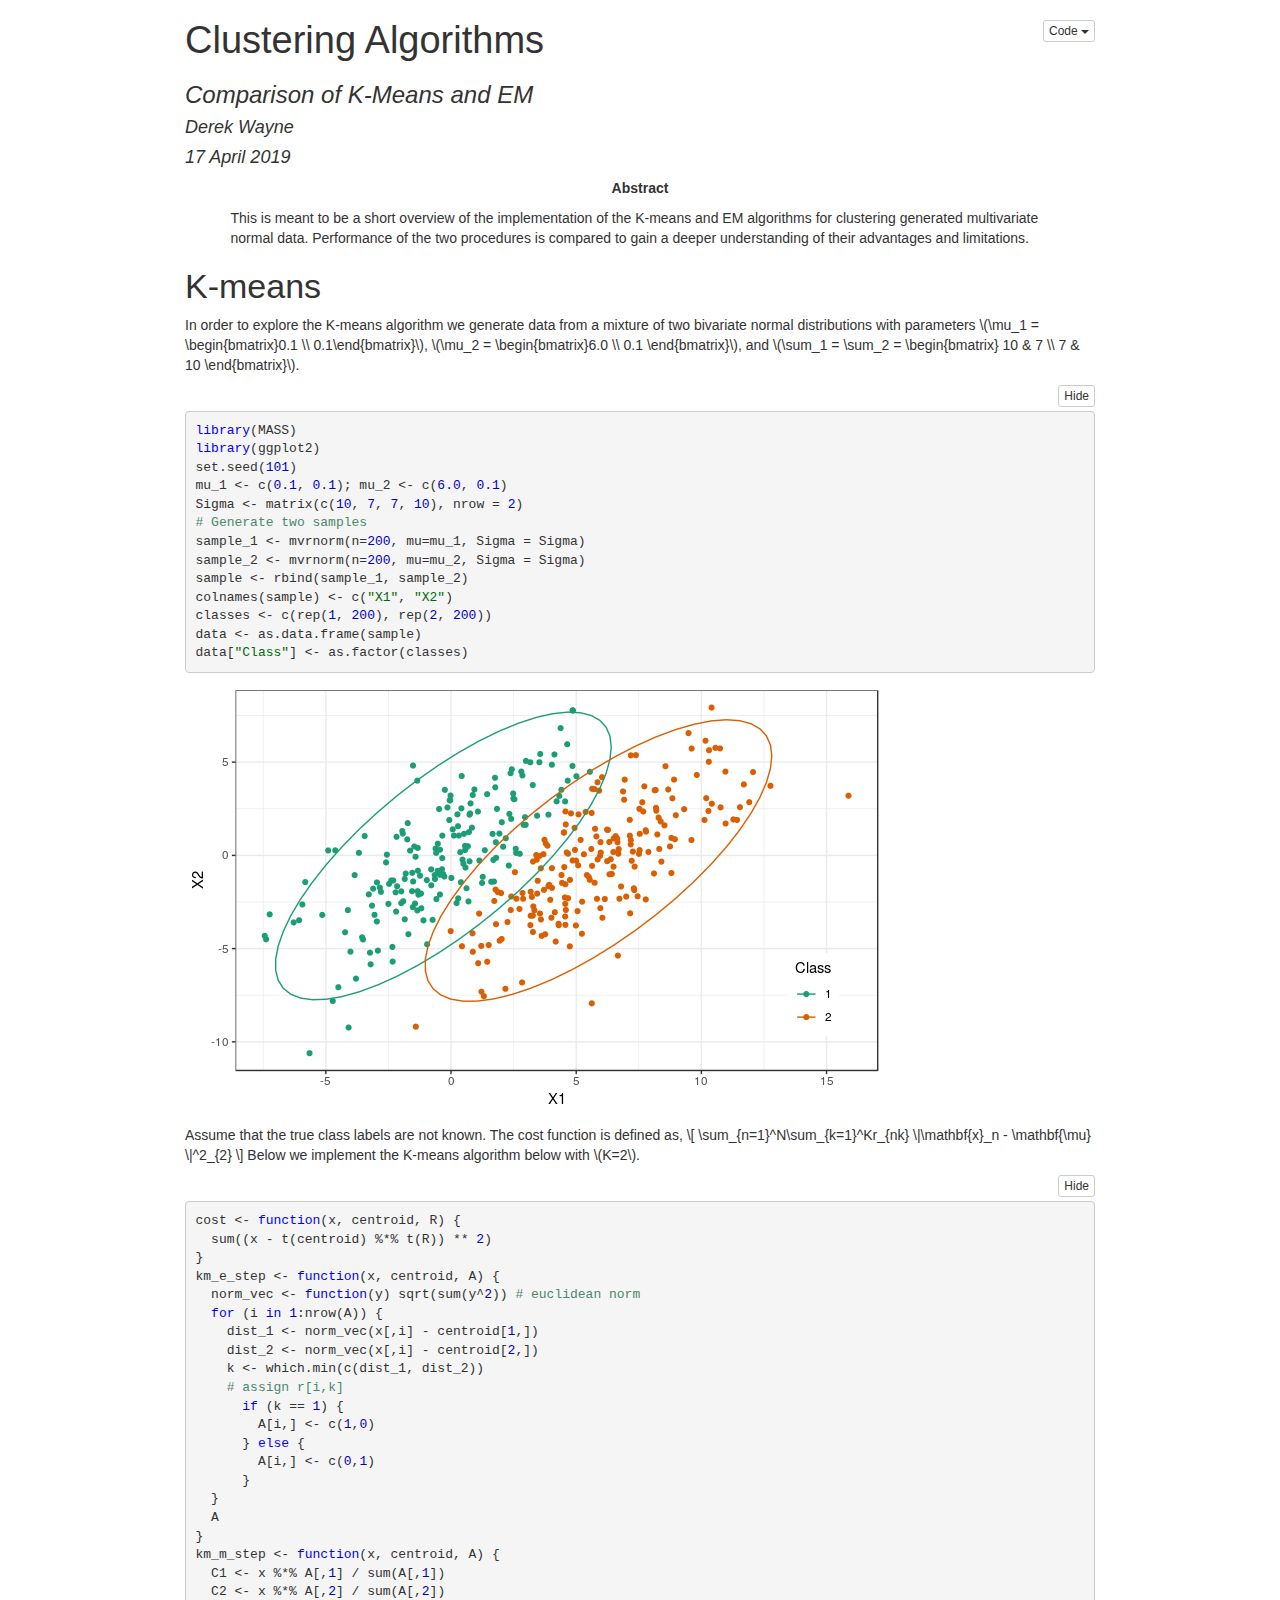
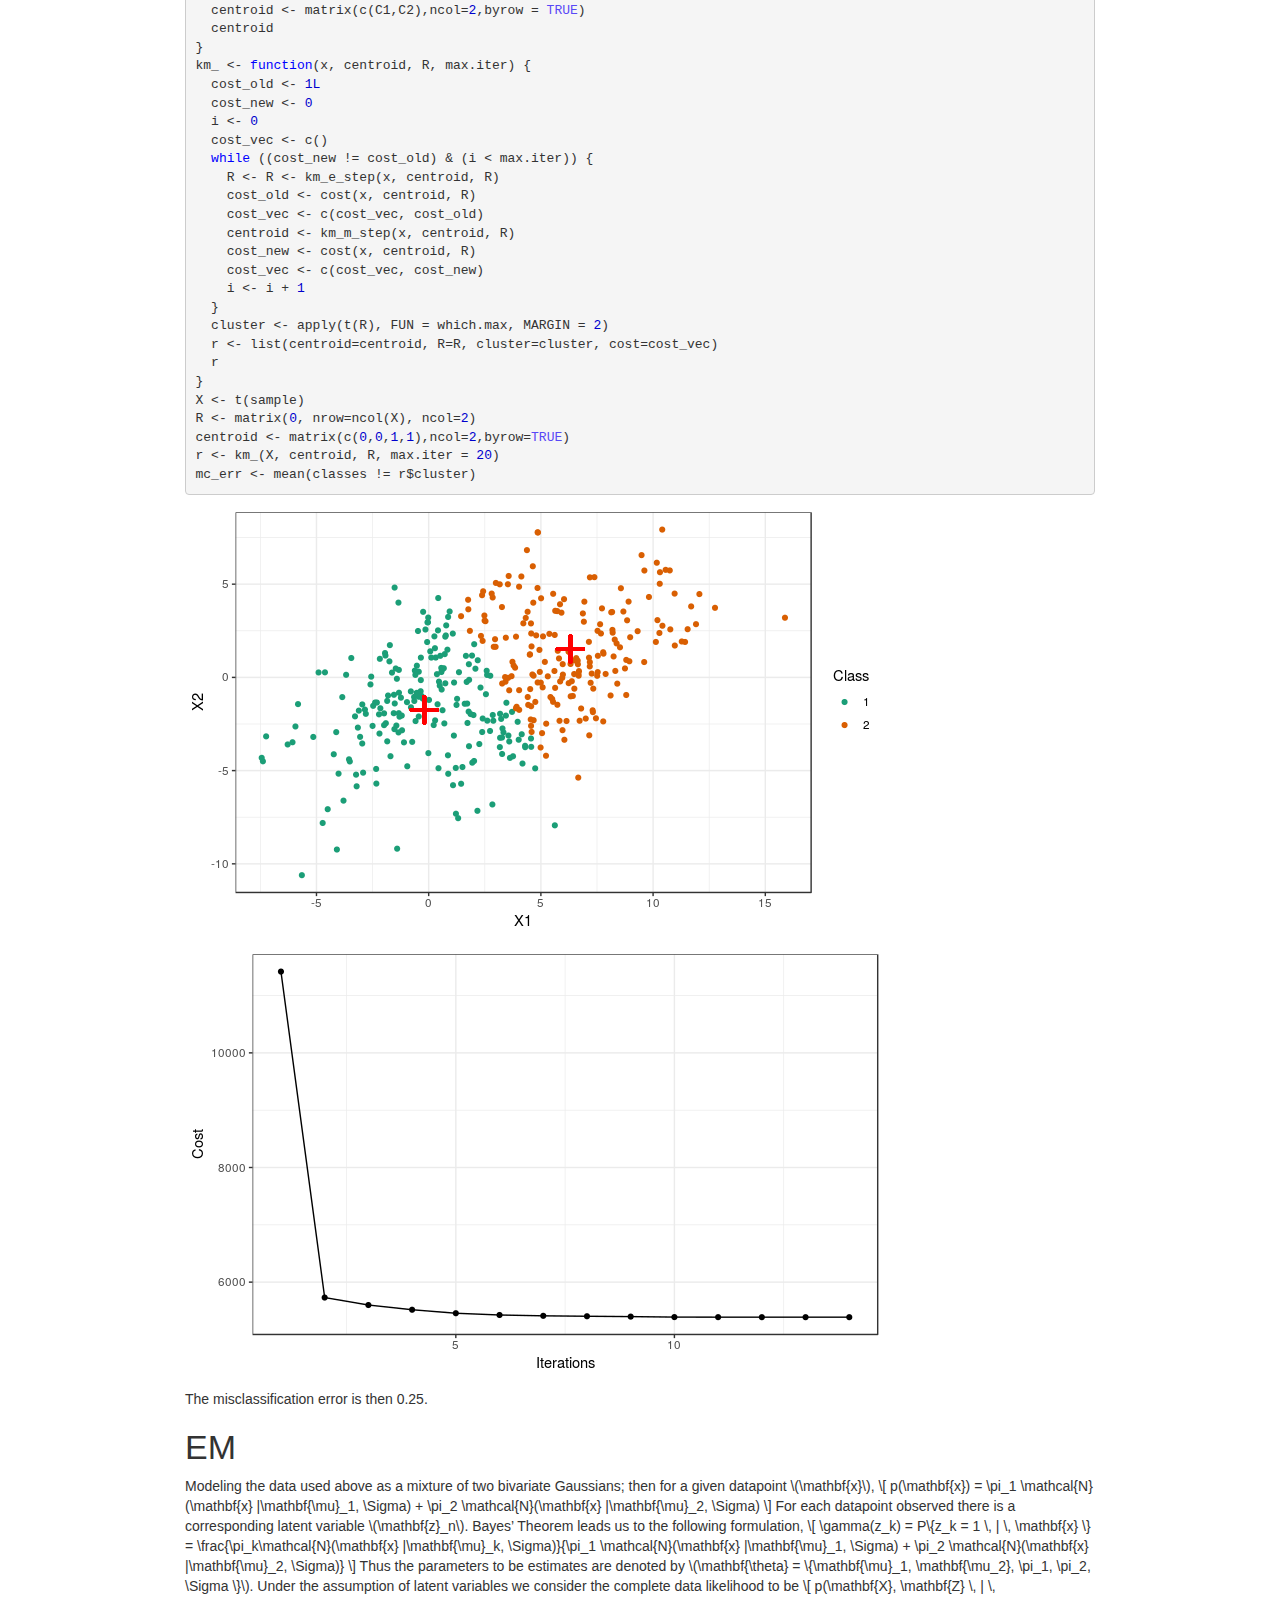
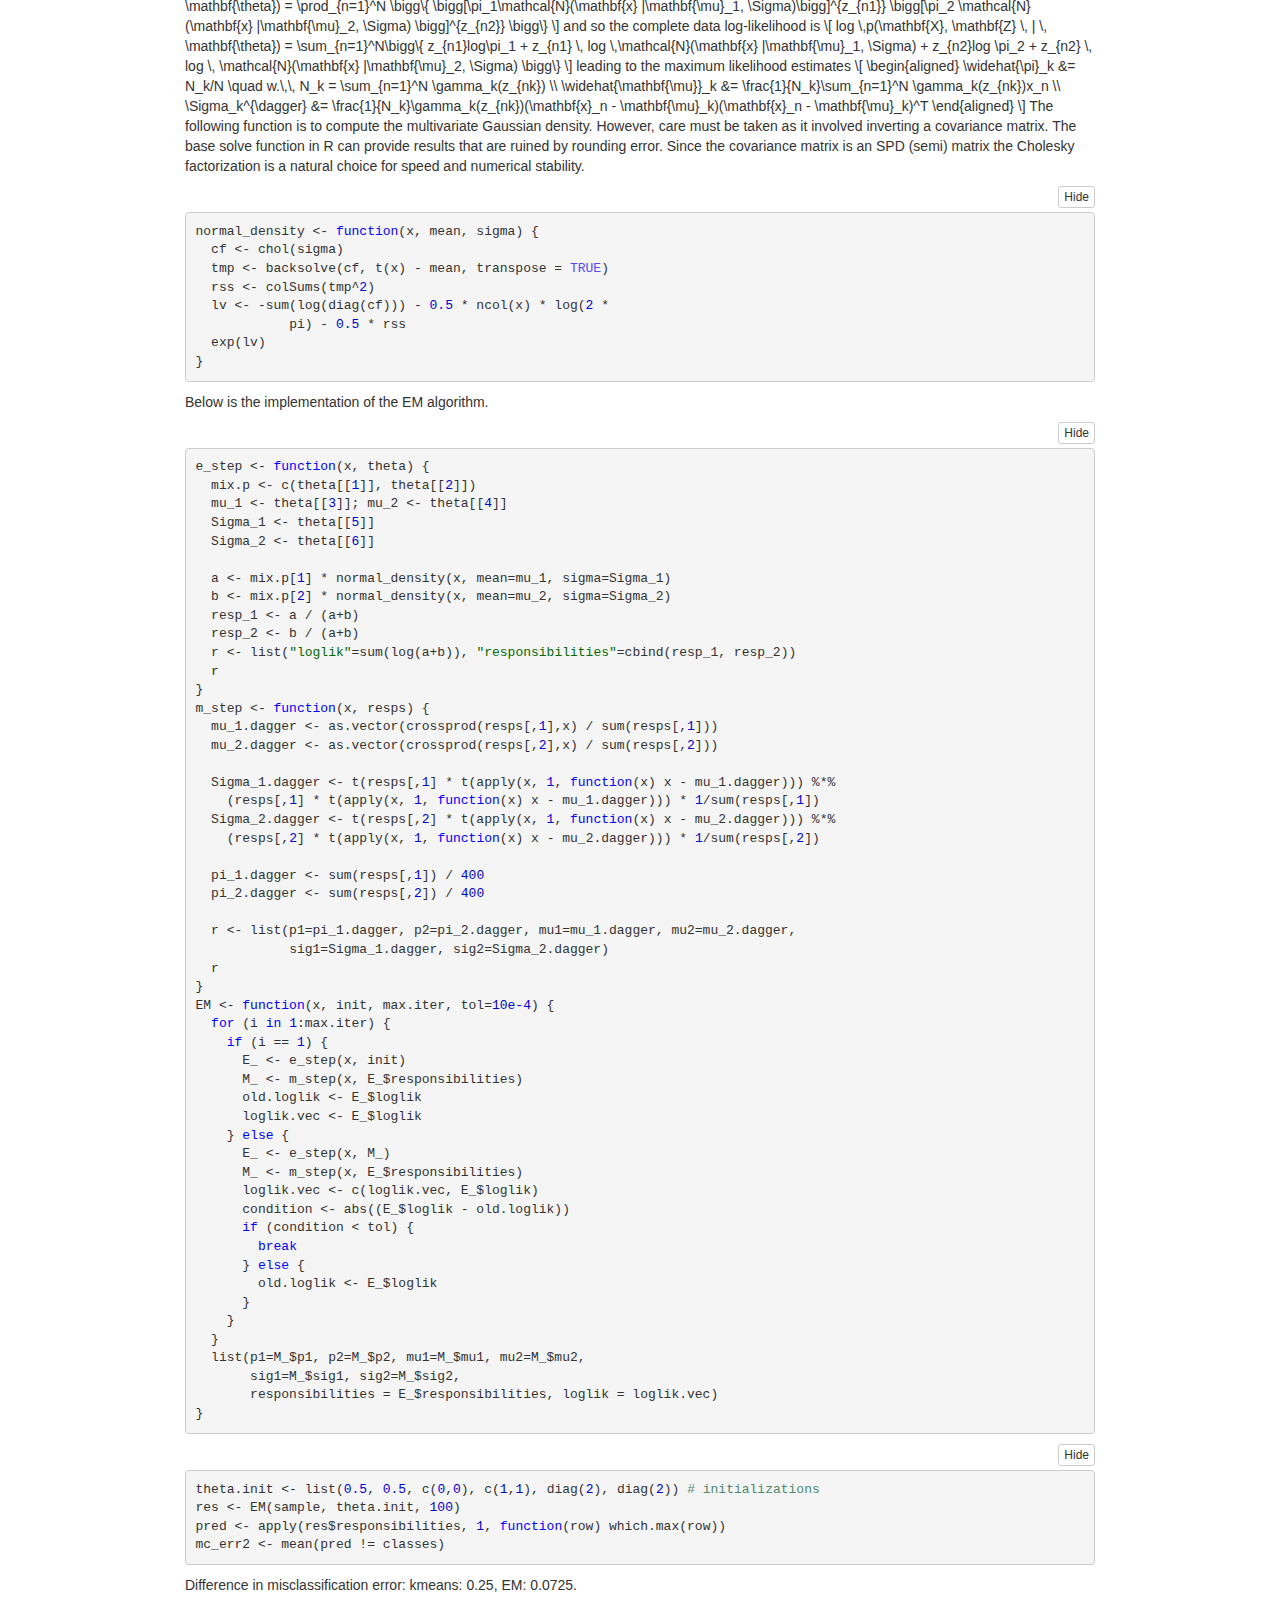
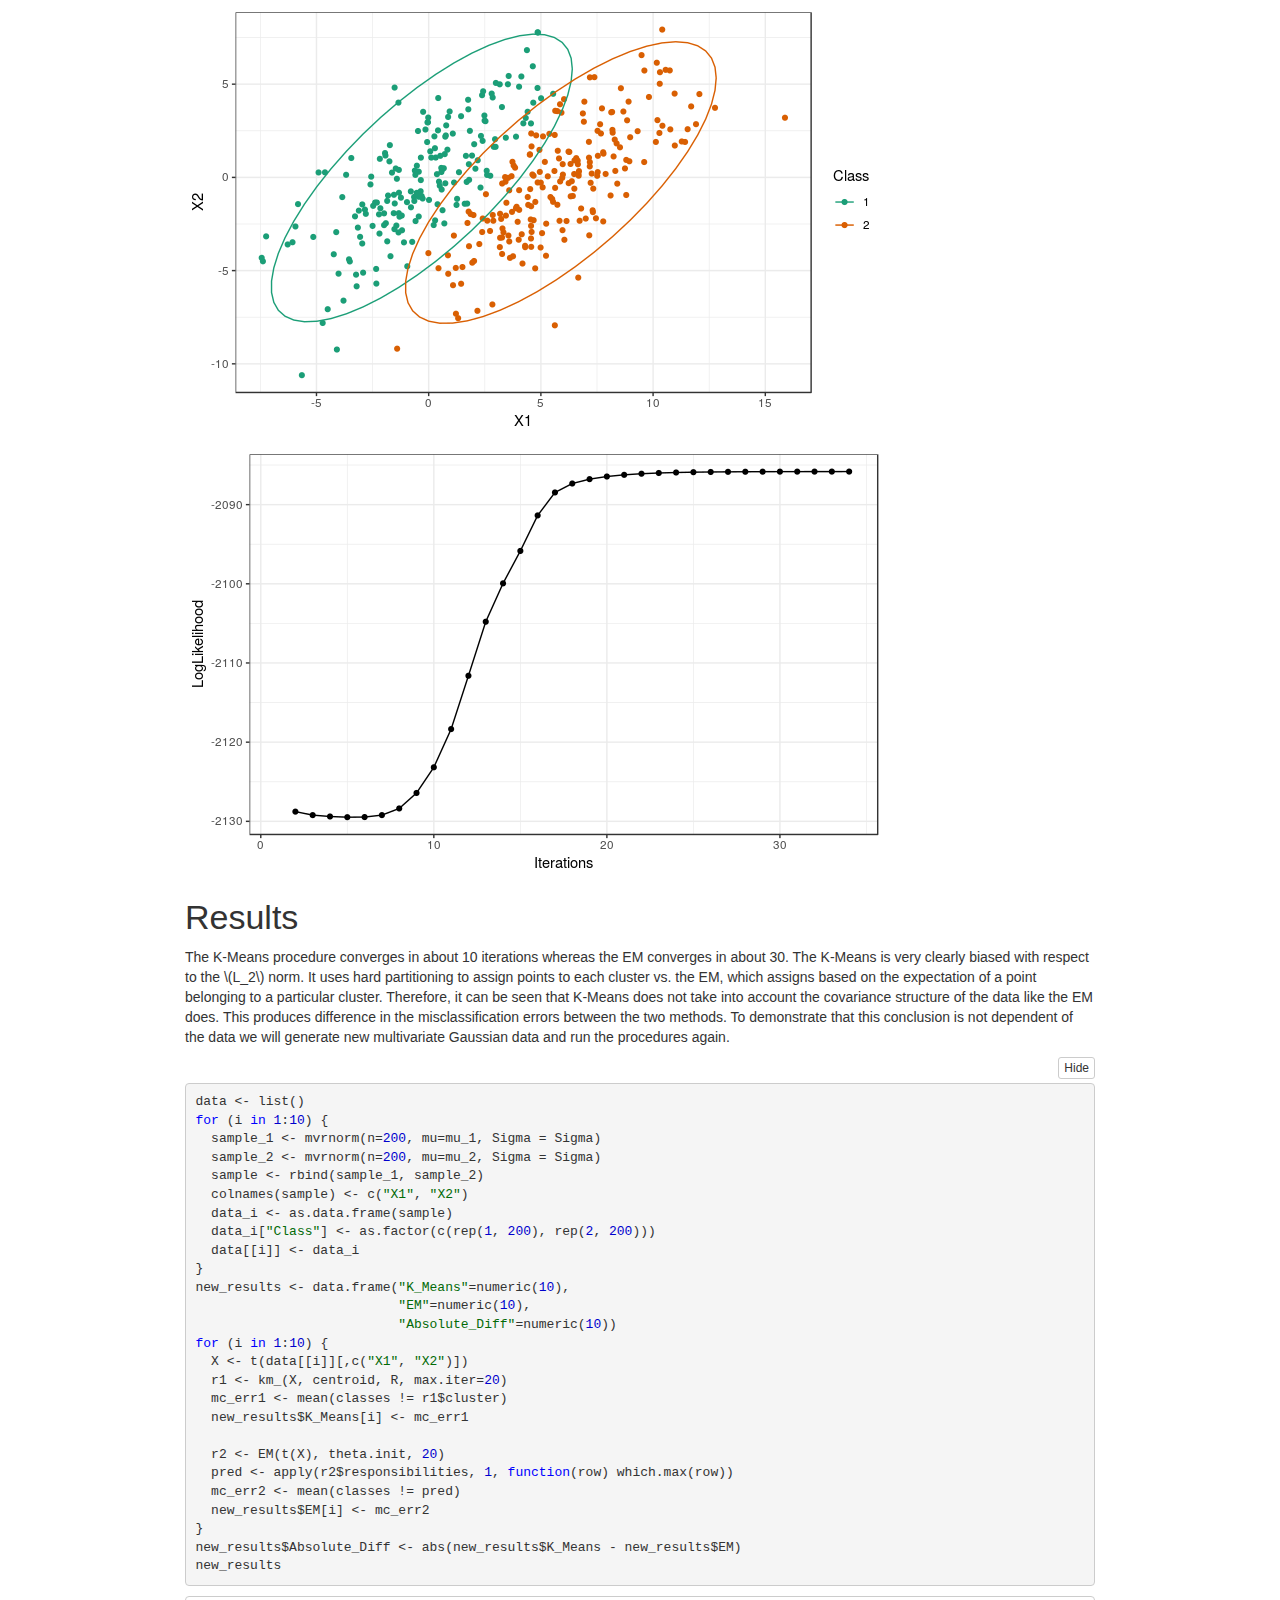
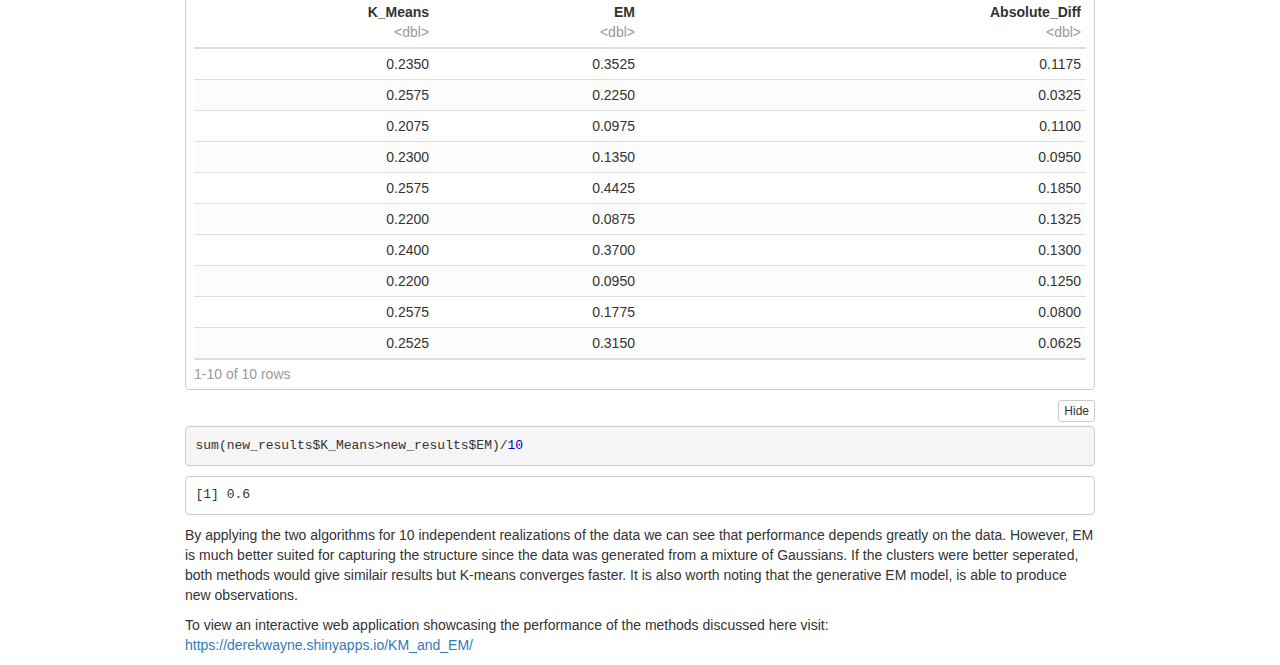
==== commit 34f88c0c: "edit to docs folder" ====
--- a/clustering.nb.html
+++ b/clustering.nb.html
@@ -215,7 +215,7 @@
 <!-- rnb-chunk-end -->
 <!-- rnb-chunk-begin -->
 <!-- rnb-plot-begin eyJjb25kaXRpb25zIjpbXSwiaGVpZ2h0Ijo0MzIuNjMyOSwic2l6ZV9iZWhhdmlvciI6MCwid2lkdGgiOjcwMH0= -->
-<p><img src="[data-uri]" /></p>
+<p><img src="[data-uri]" /></p>
 <!-- rnb-plot-end -->
 <!-- rnb-chunk-end -->
 <!-- rnb-text-begin -->
@@ -450,7 +450,7 @@
 <!-- rnb-text-end -->
 </div>
 
-<div id="rmd-source-code">[base64]</div>
+<div id="rmd-source-code">[base64]</div>
 
 
 
